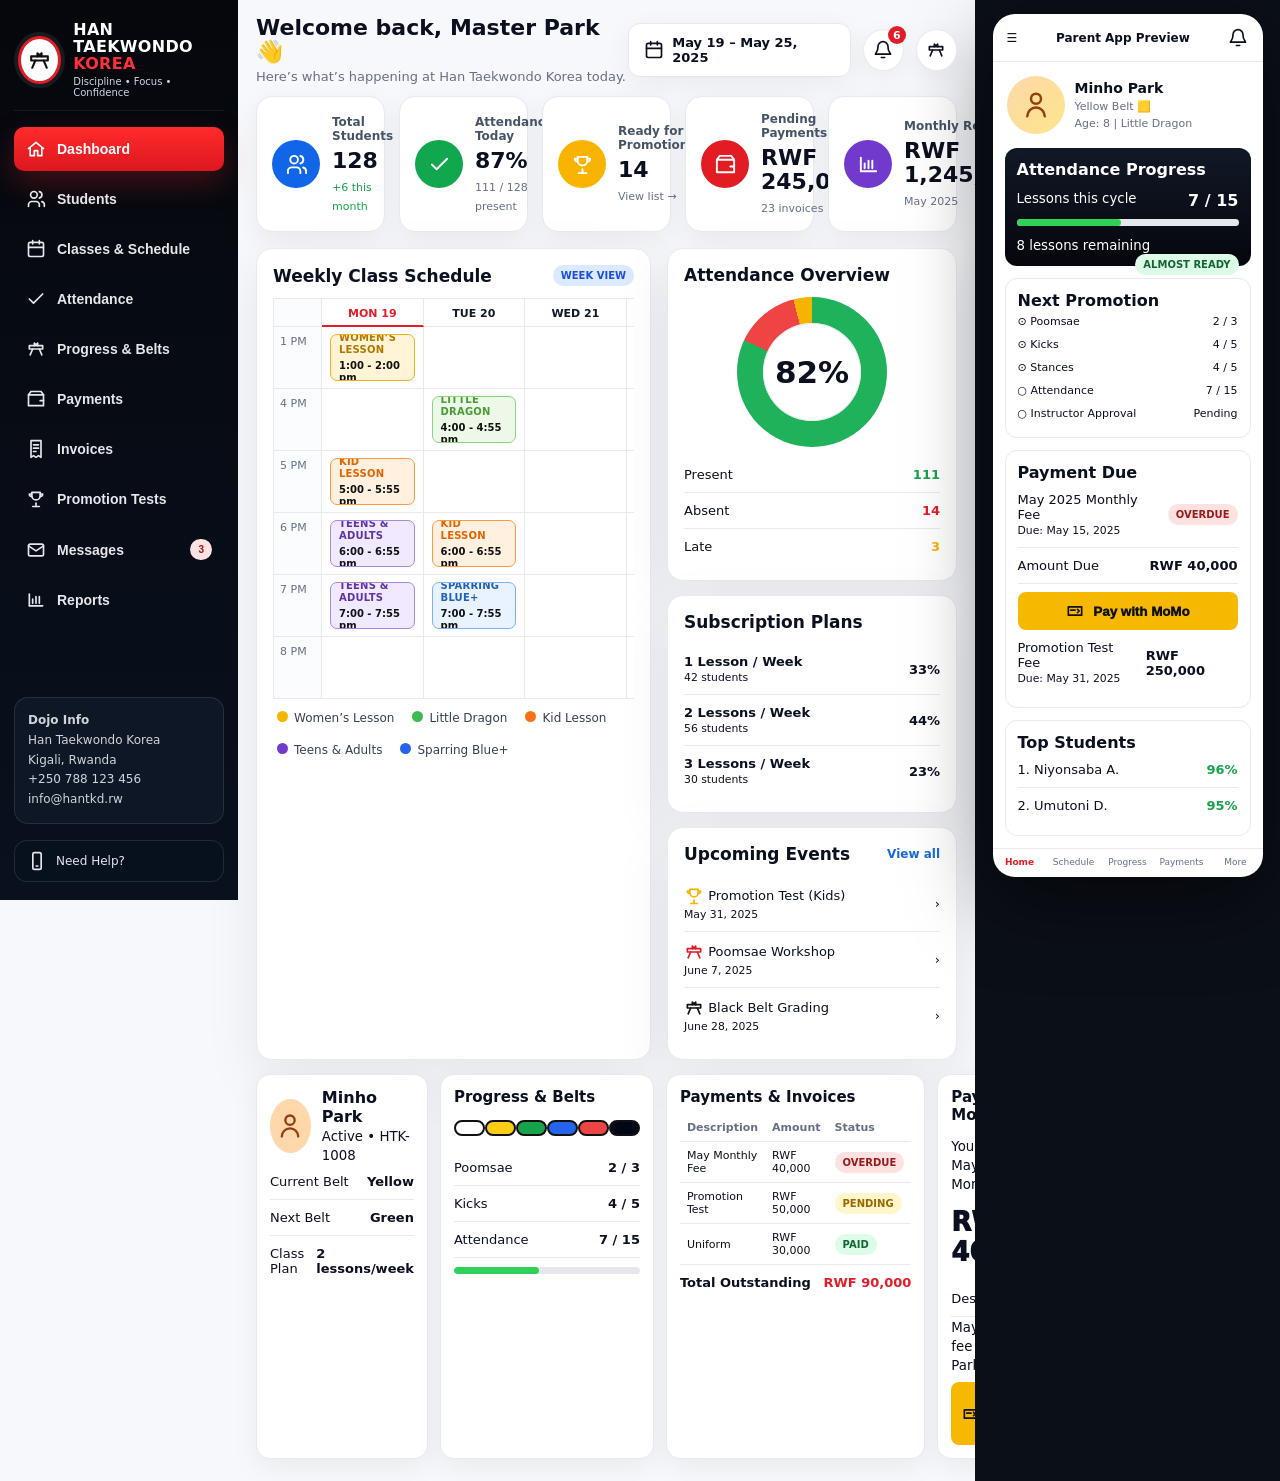
==== index.html @ d9e8c356 "Rename han-taekwondo-modern-icons-index.html to index.html" ====
<!DOCTYPE html>
<html lang="en">
<head>
  <meta charset="UTF-8" />
  <meta name="viewport" content="width=device-width, initial-scale=1.0" />
  <title>Han Taekwondo Korea | Digital Dojang</title>
  <style>
    :root{
      --bg:#f5f6fa;--panel:#ffffff;--ink:#0b1020;--muted:#667085;--line:#e7e9ee;
      --red:#e11d28;--green:#16a34a;--amber:#f5b400;--orange:#f97316;--blue:#2563eb;
      --violet:#6f38c5;--black:#05070c;--shadow:0 18px 55px rgba(15,23,42,.08);
      --softshadow:0 8px 28px rgba(15,23,42,.06);
    }
    *{box-sizing:border-box}body{margin:0;background:var(--bg);font-family:Inter,ui-sans-serif,system-ui,-apple-system,BlinkMacSystemFont,"Segoe UI",Arial,sans-serif;color:var(--ink)}
    svg{display:block}.canvas{min-height:100vh;display:grid;grid-template-columns:238px 1fr 305px;background:#f7f8fb}
    .sidebar{background:linear-gradient(180deg,#05070c 0%,#09111e 100%);color:white;padding:18px 14px;height:100vh;position:sticky;top:0;display:flex;flex-direction:column;gap:16px}
    .brand{display:flex;gap:12px;align-items:center;padding:4px 4px 12px;border-bottom:1px solid rgba(255,255,255,.08)}
    .brand-mark{width:48px;height:48px;border-radius:50%;background:white;color:#111;display:grid;place-items:center;border:3px solid #e11d28;box-shadow:0 0 0 4px rgba(255,255,255,.08)}
    .brand h1{font-size:16px;line-height:1.05;margin:0;text-transform:uppercase;letter-spacing:.02em}.brand h1 span{display:block;color:#ff303a}.brand p{font-size:10px;color:#cbd5e1;margin:4px 0 0}
    .nav{display:grid;gap:6px}.nav button{border:0;width:100%;display:flex;align-items:center;justify-content:space-between;background:transparent;color:#e5e7eb;padding:12px;border-radius:10px;cursor:pointer;font-weight:760;text-align:left;font-size:14px}
    .nav button span:first-child{display:flex;align-items:center;gap:11px}.nav button:hover,.nav button.active{background:linear-gradient(180deg,#ff2b2b,#dc171f);color:white;box-shadow:0 12px 30px rgba(220,38,38,.28)}
    .icon{width:20px;height:20px;stroke:currentColor;stroke-width:2;fill:none;stroke-linecap:round;stroke-linejoin:round;flex:0 0 auto}.solid{fill:currentColor;stroke:none}
    .dojo-box{margin-top:auto;background:#0e1725;border:1px solid rgba(255,255,255,.1);border-radius:14px;padding:13px;color:#d1d5db;font-size:12px;line-height:1.65}.help{border:1px solid rgba(255,255,255,.1);border-radius:13px;padding:10px 12px;color:#e5e7eb;font-size:12px;background:#07111e;display:flex;align-items:center;gap:9px}
    .main{padding:22px 18px;min-width:0}.topbar{height:56px;display:flex;justify-content:space-between;align-items:center;margin-bottom:18px}.welcome h2{margin:0;font-size:22px;line-height:1.1}.welcome p{margin:5px 0 0;color:var(--muted);font-size:13px}
    .top-actions{display:flex;align-items:center;gap:12px}.date-chip{background:white;border:1px solid var(--line);border-radius:12px;padding:11px 15px;font-weight:750;font-size:13px;box-shadow:var(--softshadow);display:flex;align-items:center;gap:8px}
    .circle{width:42px;height:42px;border-radius:50%;background:white;border:1px solid var(--line);display:grid;place-items:center;box-shadow:var(--softshadow);position:relative}.badge{position:absolute;right:-3px;top:-4px;min-width:18px;height:18px;border-radius:99px;background:var(--red);color:white;font-size:11px;font-weight:900;display:grid;place-items:center}
    .stats{display:grid;grid-template-columns:repeat(5,minmax(0,1fr));gap:14px;margin-bottom:16px}.stat{background:white;border:1px solid var(--line);border-radius:16px;padding:15px;min-height:104px;box-shadow:var(--softshadow);display:flex;gap:12px;align-items:center}
    .stat-icon{width:48px;height:48px;border-radius:50%;display:grid;place-items:center;color:white;flex:0 0 auto}.stat-icon svg{width:23px;height:23px}.stat label{display:block;color:#475467;font-size:12px;font-weight:650}.stat strong{display:block;font-size:22px;line-height:1.1;margin:6px 0 3px}.stat small{color:var(--muted);font-size:11px}
    .blue{background:#1065e8}.green{background:#10a74f}.gold{background:#f8b400}.red{background:#e31b23}.violet{background:#7139cc}.dashboard-grid{display:grid;grid-template-columns:minmax(0,1fr) 290px;gap:16px}
    .panel{background:white;border:1px solid var(--line);border-radius:16px;box-shadow:var(--shadow);padding:16px}.section-title{display:flex;justify-content:space-between;align-items:center;gap:14px;margin-bottom:12px}.section-title h3{margin:0;font-size:17px}.link{color:#1769e0;font-size:12px;font-weight:800}
    .schedule-shell{overflow-x:auto}.schedule{min-width:760px;display:grid;grid-template-columns:48px repeat(7,1fr);grid-template-rows:28px repeat(6,62px);border-top:1px solid var(--line);border-left:1px solid var(--line)}
    .day,.time,.cell{border-right:1px solid var(--line);border-bottom:1px solid var(--line);background:#fff}.day{font-weight:900;font-size:11px;text-align:center;padding-top:8px;color:#111827}.day.active{color:var(--red);border-bottom:2px solid var(--red)}.time{font-size:11px;color:#667085;padding:8px 6px;background:#fbfcfe}.cell{position:relative;background:#fff}
    .class-card{position:absolute;left:8px;right:8px;top:7px;bottom:7px;border-radius:7px;padding:7px 8px;font-size:10px;line-height:1.15;overflow:hidden;border:1px solid transparent;display:flex;flex-direction:column;justify-content:center}.class-card b{font-size:10px;text-transform:uppercase;letter-spacing:.02em}.class-card span{display:block;margin-top:5px;color:#111;font-weight:750}
    .c-women{background:#fff5d6;border-color:#f1b21b;color:#b27700}.c-kid{background:#fff0df;border-color:#ff9a43;color:#e26400}.c-dragon{background:#ecf9e9;border-color:#8bd37f;color:#4d9a37}.c-adult{background:#f1e9ff;border-color:#a987dc;color:#5d35a5}.c-spar{background:#e9f2ff;border-color:#7bb2ff;color:#2461b4}
    .legend{display:flex;gap:18px;align-items:center;flex-wrap:wrap;padding:12px 4px 0;color:#344054;font-size:12px}.dot{width:11px;height:11px;border-radius:50%;display:inline-block;margin-right:6px}
    .side-stack{display:grid;gap:14px}.donut{width:150px;height:150px;border-radius:50%;background:conic-gradient(#20b25a 0 82%,#ef4444 82% 96%,#f5b400 96% 100%);margin:10px auto;position:relative}.donut:after{content:"82%";position:absolute;inset:26px;border-radius:50%;background:white;display:grid;place-items:center;font-size:31px;font-weight:850;box-shadow:inset 0 0 0 1px var(--line)}
    .row{display:flex;justify-content:space-between;gap:12px;align-items:center;border-bottom:1px solid var(--line);padding:10px 0;font-size:13px}.row:last-child{border-bottom:0}.pill{display:inline-flex;align-items:center;justify-content:center;border-radius:999px;padding:5px 8px;font-size:10px;font-weight:900;text-transform:uppercase}.ok{background:#dcfce7;color:#166534}.warn{background:#fff7cc;color:#9a6700}.bad{background:#fee2e2;color:#991b1b}.info{background:#dbeafe;color:#1d4ed8}
    .right-phone{background:#0b0f17;padding:14px;display:flex;justify-content:center;align-items:flex-start}.phone{width:270px;min-height:650px;background:white;border-radius:22px;overflow:hidden;box-shadow:0 24px 80px rgba(0,0,0,.5)}.phone-top{height:48px;display:flex;align-items:center;justify-content:space-between;padding:0 14px;border-bottom:1px solid var(--line);font-size:12px;font-weight:850}.child{display:flex;gap:10px;align-items:center;padding:14px}.child-pic{width:58px;height:58px;border-radius:50%;background:linear-gradient(135deg,#fed7aa,#fde68a);display:grid;place-items:center;color:#92400e}.child h4{margin:0;font-size:14px}.child p{margin:4px 0 0;color:var(--muted);font-size:11px}
    .phone-card{margin:0 12px 12px;border:1px solid var(--line);border-radius:12px;padding:12px;background:#fff}.phone-card.dark{background:linear-gradient(180deg,#111827,#05070c);color:white;border:0}.progress-line{height:7px;background:#e5e7eb;border-radius:999px;overflow:hidden;margin:9px 0}.progress-line div{height:100%;background:#30d158;border-radius:999px}.task{display:grid;grid-template-columns:1fr auto;gap:8px;align-items:center;padding:5px 0;font-size:11px}.momo{border:0;background:#f6b800;color:#111;width:100%;border-radius:8px;padding:9px 10px;font-weight:950;margin-top:8px;cursor:pointer;display:flex;align-items:center;justify-content:center;gap:8px}.phone-nav{display:grid;grid-template-columns:repeat(5,1fr);border-top:1px solid var(--line);margin-top:10px;padding:8px 0 10px;font-size:9px;text-align:center;color:var(--muted)}.phone-nav b{color:var(--red)}
    .bottom-strip{display:grid;grid-template-columns:1fr 1.2fr 1.2fr 1fr;gap:12px;margin-top:14px}.mini-panel,.pay-screen{background:white;border:1px solid var(--line);border-radius:14px;padding:13px;box-shadow:var(--softshadow);min-height:155px}.profile-top{display:flex;gap:11px;align-items:center}.mini-avatar{width:54px;height:54px;border-radius:50%;background:#fed7aa;display:grid;place-items:center;color:#92400e}.belt-road{display:flex;align-items:center;justify-content:space-between;margin:14px 0}.belt{width:31px;height:16px;border-radius:99px;border:2px solid #111}.white{background:#fff}.yellow{background:#facc15}.greenbelt{background:#16a34a}.bluebelt{background:#2563eb}.redbelt{background:#ef4444}.blackbelt{background:#020617}
    table{width:100%;border-collapse:collapse;font-size:11px}th,td{padding:7px;border-bottom:1px solid var(--line);text-align:left}th{color:var(--muted);font-weight:800}.amount{font-size:26px;font-weight:950;margin:14px 0}
    @media(max-width:1180px){.canvas{grid-template-columns:220px 1fr}.right-phone{display:none}.stats{grid-template-columns:repeat(2,1fr)}.dashboard-grid{grid-template-columns:1fr}.bottom-strip{grid-template-columns:1fr 1fr}}
    @media(max-width:740px){.canvas{grid-template-columns:1fr}.sidebar{position:relative;height:auto}.nav{grid-template-columns:repeat(2,1fr)}.topbar{height:auto;align-items:flex-start;flex-direction:column}.stats{grid-template-columns:1fr}.bottom-strip{grid-template-columns:1fr}.main{padding:14px}.welcome h2{font-size:24px}}
  </style>
</head>
<body>
  <svg width="0" height="0" style="position:absolute">
    <defs>
      <symbol id="i-home" viewBox="0 0 24 24"><path d="M3 11.5 12 4l9 7.5"/><path d="M5 10.5V20h5v-6h4v6h5v-9.5"/></symbol>
      <symbol id="i-users" viewBox="0 0 24 24"><path d="M16 21v-2a4 4 0 0 0-4-4H7a4 4 0 0 0-4 4v2"/><circle cx="9.5" cy="7" r="4"/><path d="M22 21v-2a4 4 0 0 0-3-3.9"/><path d="M16 3.1a4 4 0 0 1 0 7.8"/></symbol>
      <symbol id="i-calendar" viewBox="0 0 24 24"><rect x="3" y="4" width="18" height="17" rx="2"/><path d="M8 2v4M16 2v4M3 10h18"/></symbol>
      <symbol id="i-check" viewBox="0 0 24 24"><path d="M20 6 9 17l-5-5"/></symbol>
      <symbol id="i-belt" viewBox="0 0 24 24"><path d="M4 8h16v4H4z"/><path d="M8 12l-3 7M16 12l3 7M10 8V5l2 2 2-2v3"/></symbol>
      <symbol id="i-wallet" viewBox="0 0 24 24"><path d="M3 7h18v13H3z"/><path d="M3 7l3-4h12l3 4"/><path d="M17 14h4"/></symbol>
      <symbol id="i-invoice" viewBox="0 0 24 24"><path d="M6 2h12v20l-3-2-3 2-3-2-3 2z"/><path d="M9 7h6M9 11h6M9 15h3"/></symbol>
      <symbol id="i-trophy" viewBox="0 0 24 24"><path d="M8 21h8"/><path d="M12 17v4"/><path d="M7 4h10v4a5 5 0 0 1-10 0z"/><path d="M7 6H4a3 3 0 0 0 3 3M17 6h3a3 3 0 0 1-3 3"/></symbol>
      <symbol id="i-mail" viewBox="0 0 24 24"><rect x="3" y="5" width="18" height="14" rx="2"/><path d="m3 7 9 6 9-6"/></symbol>
      <symbol id="i-chart" viewBox="0 0 24 24"><path d="M4 19V5"/><path d="M4 19h16"/><path d="M8 16v-5M12 16V8M16 16v-8"/></symbol>
      <symbol id="i-bell" viewBox="0 0 24 24"><path d="M18 8a6 6 0 1 0-12 0c0 7-3 7-3 9h18c0-2-3-2-3-9"/><path d="M10 21h4"/></symbol>
      <symbol id="i-phone" viewBox="0 0 24 24"><rect x="7" y="2" width="10" height="20" rx="2"/><path d="M11 18h2"/></symbol>
      <symbol id="i-coins" viewBox="0 0 24 24"><ellipse cx="12" cy="5" rx="7" ry="3"/><path d="M5 5v6c0 1.7 3.1 3 7 3s7-1.3 7-3V5"/><path d="M5 11v6c0 1.7 3.1 3 7 3s7-1.3 7-3v-6"/></symbol>
      <symbol id="i-user" viewBox="0 0 24 24"><circle cx="12" cy="7" r="4"/><path d="M5 21a7 7 0 0 1 14 0"/></symbol>
      <symbol id="i-momo" viewBox="0 0 24 24"><path d="M4 7h16v10H4z"/><path d="M7 11h5M15 10l2 2-2 2"/></symbol>
    </defs>
  </svg>

  <div class="canvas">
    <aside class="sidebar">
      <div class="brand">
        <div class="brand-mark"><svg class="icon" style="width:25px;height:25px"><use href="#i-belt"/></svg></div>
        <div><h1>Han Taekwondo <span>Korea</span></h1><p>Discipline • Focus • Confidence</p></div>
      </div>
      <div class="nav">
        <button class="active"><span><svg class="icon"><use href="#i-home"/></svg>Dashboard</span></button>
        <button><span><svg class="icon"><use href="#i-users"/></svg>Students</span></button>
        <button><span><svg class="icon"><use href="#i-calendar"/></svg>Classes & Schedule</span></button>
        <button><span><svg class="icon"><use href="#i-check"/></svg>Attendance</span></button>
        <button><span><svg class="icon"><use href="#i-belt"/></svg>Progress & Belts</span></button>
        <button><span><svg class="icon"><use href="#i-wallet"/></svg>Payments</span></button>
        <button><span><svg class="icon"><use href="#i-invoice"/></svg>Invoices</span></button>
        <button><span><svg class="icon"><use href="#i-trophy"/></svg>Promotion Tests</span></button>
        <button><span><svg class="icon"><use href="#i-mail"/></svg>Messages</span><span class="pill bad">3</span></button>
        <button><span><svg class="icon"><use href="#i-chart"/></svg>Reports</span></button>
      </div>
      <div class="dojo-box"><b>Dojo Info</b><br>Han Taekwondo Korea<br>Kigali, Rwanda<br>+250 788 123 456<br>info@hantkd.rw</div>
      <div class="help"><svg class="icon"><use href="#i-phone"/></svg>Need Help?</div>
    </aside>

    <main class="main">
      <div class="topbar">
        <div class="welcome"><h2>Welcome back, Master Park 👋</h2><p>Here’s what’s happening at Han Taekwondo Korea today.</p></div>
        <div class="top-actions">
          <div class="date-chip"><svg class="icon"><use href="#i-calendar"/></svg>May 19 – May 25, 2025</div>
          <div class="circle"><svg class="icon"><use href="#i-bell"/></svg><span class="badge">6</span></div>
          <div class="circle"><svg class="icon"><use href="#i-belt"/></svg></div>
        </div>
      </div>

      <section class="stats">
        <div class="stat"><div class="stat-icon blue"><svg class="icon"><use href="#i-users"/></svg></div><div><label>Total Students</label><strong>128</strong><small style="color:#16a34a">+6 this month</small></div></div>
        <div class="stat"><div class="stat-icon green"><svg class="icon"><use href="#i-check"/></svg></div><div><label>Attendance Today</label><strong>87%</strong><small>111 / 128 present</small></div></div>
        <div class="stat"><div class="stat-icon gold"><svg class="icon"><use href="#i-trophy"/></svg></div><div><label>Ready for Promotion</label><strong>14</strong><small>View list →</small></div></div>
        <div class="stat"><div class="stat-icon red"><svg class="icon"><use href="#i-wallet"/></svg></div><div><label>Pending Payments</label><strong>RWF 245,000</strong><small>23 invoices</small></div></div>
        <div class="stat"><div class="stat-icon violet"><svg class="icon"><use href="#i-chart"/></svg></div><div><label>Monthly Revenue</label><strong>RWF 1,245,000</strong><small>May 2025</small></div></div>
      </section>

      <section class="dashboard-grid">
        <div class="panel">
          <div class="section-title"><h3>Weekly Class Schedule</h3><span class="pill info">Week view</span></div>
          <div class="schedule-shell">
            <div class="schedule">
              <div class="time"></div><div class="day active">MON 19</div><div class="day">TUE 20</div><div class="day">WED 21</div><div class="day">THU 22</div><div class="day">FRI 23</div><div class="day">SAT 24</div><div class="day">SUN 25</div>
              <div class="time">1 PM</div><div class="cell"><div class="class-card c-women"><b>Women’s Lesson</b><span>1:00 - 2:00 pm</span></div></div><div class="cell"></div><div class="cell"></div><div class="cell"></div><div class="cell"></div><div class="cell"><div class="class-card c-spar"><b>Sparring Blue+</b><span>2:00 - 2:55 pm</span></div></div><div class="cell"></div>
              <div class="time">4 PM</div><div class="cell"></div><div class="cell"><div class="class-card c-dragon"><b>Little Dragon</b><span>4:00 - 4:55 pm</span></div></div><div class="cell"></div><div class="cell"></div><div class="cell"></div><div class="cell"><div class="class-card c-dragon"><b>Little Dragon</b><span>3:00 - 3:40 pm</span></div></div><div class="cell"><div class="class-card c-dragon"><b>Little Dragon</b><span>9:00 - 9:40 am</span></div></div>
              <div class="time">5 PM</div><div class="cell"><div class="class-card c-kid"><b>Kid Lesson</b><span>5:00 - 5:55 pm</span></div></div><div class="cell"></div><div class="cell"></div><div class="cell"><div class="class-card c-kid"><b>Kid Lesson</b><span>5:00 - 5:55 pm</span></div></div><div class="cell"><div class="class-card c-kid"><b>Kid Lesson</b><span>5:00 - 5:55 pm</span></div></div><div class="cell"></div><div class="cell"><div class="class-card c-dragon"><b>Little Dragon</b><span>10:00 - 10:40 am</span></div></div>
              <div class="time">6 PM</div><div class="cell"><div class="class-card c-adult"><b>Teens & Adults</b><span>6:00 - 6:55 pm</span></div></div><div class="cell"><div class="class-card c-kid"><b>Kid Lesson</b><span>6:00 - 6:55 pm</span></div></div><div class="cell"></div><div class="cell"><div class="class-card c-adult"><b>Teens & Adults</b><span>6:00 - 6:55 pm</span></div></div><div class="cell"><div class="class-card c-dragon"><b>Little Dragon</b><span>6:00 - 6:40 pm</span></div></div><div class="cell"></div><div class="cell"><div class="class-card c-kid"><b>Kid Lesson</b><span>11:00 - 11:55 am</span></div></div>
              <div class="time">7 PM</div><div class="cell"><div class="class-card c-adult"><b>Teens & Adults</b><span>7:00 - 7:55 pm</span></div></div><div class="cell"><div class="class-card c-spar"><b>Sparring Blue+</b><span>7:00 - 7:55 pm</span></div></div><div class="cell"></div><div class="cell"></div><div class="cell"><div class="class-card c-spar"><b>Sparring Blue+</b><span>7:00 - 7:55 pm</span></div></div><div class="cell"></div><div class="cell"><div class="class-card c-adult"><b>Teens & Adults</b><span>12:00 - 12:55 pm</span></div></div>
              <div class="time">8 PM</div><div class="cell"></div><div class="cell"></div><div class="cell"></div><div class="cell"></div><div class="cell"></div><div class="cell"></div><div class="cell"></div>
            </div>
          </div>
          <div class="legend"><span><i class="dot" style="background:#f5b400"></i>Women’s Lesson</span><span><i class="dot" style="background:#42b853"></i>Little Dragon</span><span><i class="dot" style="background:#f97316"></i>Kid Lesson</span><span><i class="dot" style="background:#7139cc"></i>Teens & Adults</span><span><i class="dot" style="background:#2563eb"></i>Sparring Blue+</span></div>
        </div>

        <div class="side-stack">
          <div class="panel"><div class="section-title"><h3>Attendance Overview</h3></div><div class="donut"></div><div class="row"><span>Present</span><b style="color:var(--green)">111</b></div><div class="row"><span>Absent</span><b style="color:var(--red)">14</b></div><div class="row"><span>Late</span><b style="color:var(--amber)">3</b></div></div>
          <div class="panel"><div class="section-title"><h3>Subscription Plans</h3></div><div class="row"><span><b>1 Lesson / Week</b><br><small>42 students</small></span><b>33%</b></div><div class="row"><span><b>2 Lessons / Week</b><br><small>56 students</small></span><b>44%</b></div><div class="row"><span><b>3 Lessons / Week</b><br><small>30 students</small></span><b>23%</b></div></div>
          <div class="panel"><div class="section-title"><h3>Upcoming Events</h3><span class="link">View all</span></div><div class="row"><span><svg class="icon" style="display:inline;vertical-align:middle;color:#f5b400"><use href="#i-trophy"/></svg> Promotion Test (Kids)<br><small>May 31, 2025</small></span>›</div><div class="row"><span><svg class="icon" style="display:inline;vertical-align:middle;color:#e11d28"><use href="#i-belt"/></svg> Poomsae Workshop<br><small>June 7, 2025</small></span>›</div><div class="row"><span><svg class="icon" style="display:inline;vertical-align:middle;color:#111"><use href="#i-belt"/></svg> Black Belt Grading<br><small>June 28, 2025</small></span>›</div></div>
        </div>
      </section>

      <section class="bottom-strip">
        <div class="mini-panel"><div class="profile-top"><div class="mini-avatar"><svg class="icon" style="width:28px;height:28px"><use href="#i-user"/></svg></div><div><b>Minho Park</b><br><small>Active • HTK-1008</small></div></div><div class="row"><span>Current Belt</span><b>Yellow</b></div><div class="row"><span>Next Belt</span><b>Green</b></div><div class="row"><span>Class Plan</span><b>2 lessons/week</b></div></div>
        <div class="mini-panel"><h3 style="margin:0 0 8px;font-size:15px">Progress & Belts</h3><div class="belt-road"><span class="belt white"></span><span class="belt yellow"></span><span class="belt greenbelt"></span><span class="belt bluebelt"></span><span class="belt redbelt"></span><span class="belt blackbelt"></span></div><div class="row"><span>Poomsae</span><b>2 / 3</b></div><div class="row"><span>Kicks</span><b>4 / 5</b></div><div class="row"><span>Attendance</span><b>7 / 15</b></div><div class="progress-line"><div style="width:46%"></div></div></div>
        <div class="mini-panel"><h3 style="margin:0 0 8px;font-size:15px">Payments & Invoices</h3><table><tr><th>Description</th><th>Amount</th><th>Status</th></tr><tr><td>May Monthly Fee</td><td>RWF 40,000</td><td><span class="pill bad">Overdue</span></td></tr><tr><td>Promotion Test</td><td>RWF 50,000</td><td><span class="pill warn">Pending</span></td></tr><tr><td>Uniform</td><td>RWF 30,000</td><td><span class="pill ok">Paid</span></td></tr></table><div class="row"><b>Total Outstanding</b><b style="color:var(--red)">RWF 90,000</b></div></div>
        <div class="pay-screen"><h3 style="margin:0 0 12px;font-size:15px">Pay with MoMo</h3><small>You are paying May 2025 Monthly Fee</small><div class="amount">RWF 40,000</div><div class="row"><span>Description</span></div><small>May monthly fee • Minho Park</small><button class="momo"><svg class="icon"><use href="#i-momo"/></svg>Pay with MoMo</button></div>
      </section>
    </main>

    <aside class="right-phone">
      <div class="phone">
        <div class="phone-top"><span>☰</span><b>Parent App Preview</b><svg class="icon"><use href="#i-bell"/></svg></div>
        <div class="child"><div class="child-pic"><svg class="icon" style="width:30px;height:30px"><use href="#i-user"/></svg></div><div><h4>Minho Park</h4><p>Yellow Belt 🟨</p><p>Age: 8 | Little Dragon</p></div></div>
        <div class="phone-card dark"><b>Attendance Progress</b><div style="display:flex;justify-content:space-between;margin-top:12px"><small>Lessons this cycle</small><b>7 / 15</b></div><div class="progress-line"><div style="width:47%"></div></div><small>8 lessons remaining</small><span class="pill ok" style="float:right">Almost Ready</span></div>
        <div class="phone-card"><b>Next Promotion</b><div class="task"><span>⊙ Poomsae</span><span>2 / 3</span></div><div class="task"><span>⊙ Kicks</span><span>4 / 5</span></div><div class="task"><span>⊙ Stances</span><span>4 / 5</span></div><div class="task"><span>○ Attendance</span><span>7 / 15</span></div><div class="task"><span>○ Instructor Approval</span><span>Pending</span></div></div>
        <div class="phone-card"><b>Payment Due</b><div class="row"><span>May 2025 Monthly Fee<br><small>Due: May 15, 2025</small></span><span class="pill bad">Overdue</span></div><div class="row"><span>Amount Due</span><b>RWF 40,000</b></div><button class="momo"><svg class="icon"><use href="#i-momo"/></svg>Pay with MoMo</button><div class="row"><span>Promotion Test Fee<br><small>Due: May 31, 2025</small></span><b>RWF 250,000</b></div></div>
        <div class="phone-card"><b>Top Students</b><div class="row"><span>1. Niyonsaba A.</span><b style="color:var(--green)">96%</b></div><div class="row"><span>2. Umutoni D.</span><b style="color:var(--green)">95%</b></div></div>
        <div class="phone-nav"><b>Home</b><span>Schedule</span><span>Progress</span><span>Payments</span><span>More</span></div>
      </div>
    </aside>
  </div>
</body>
</html>
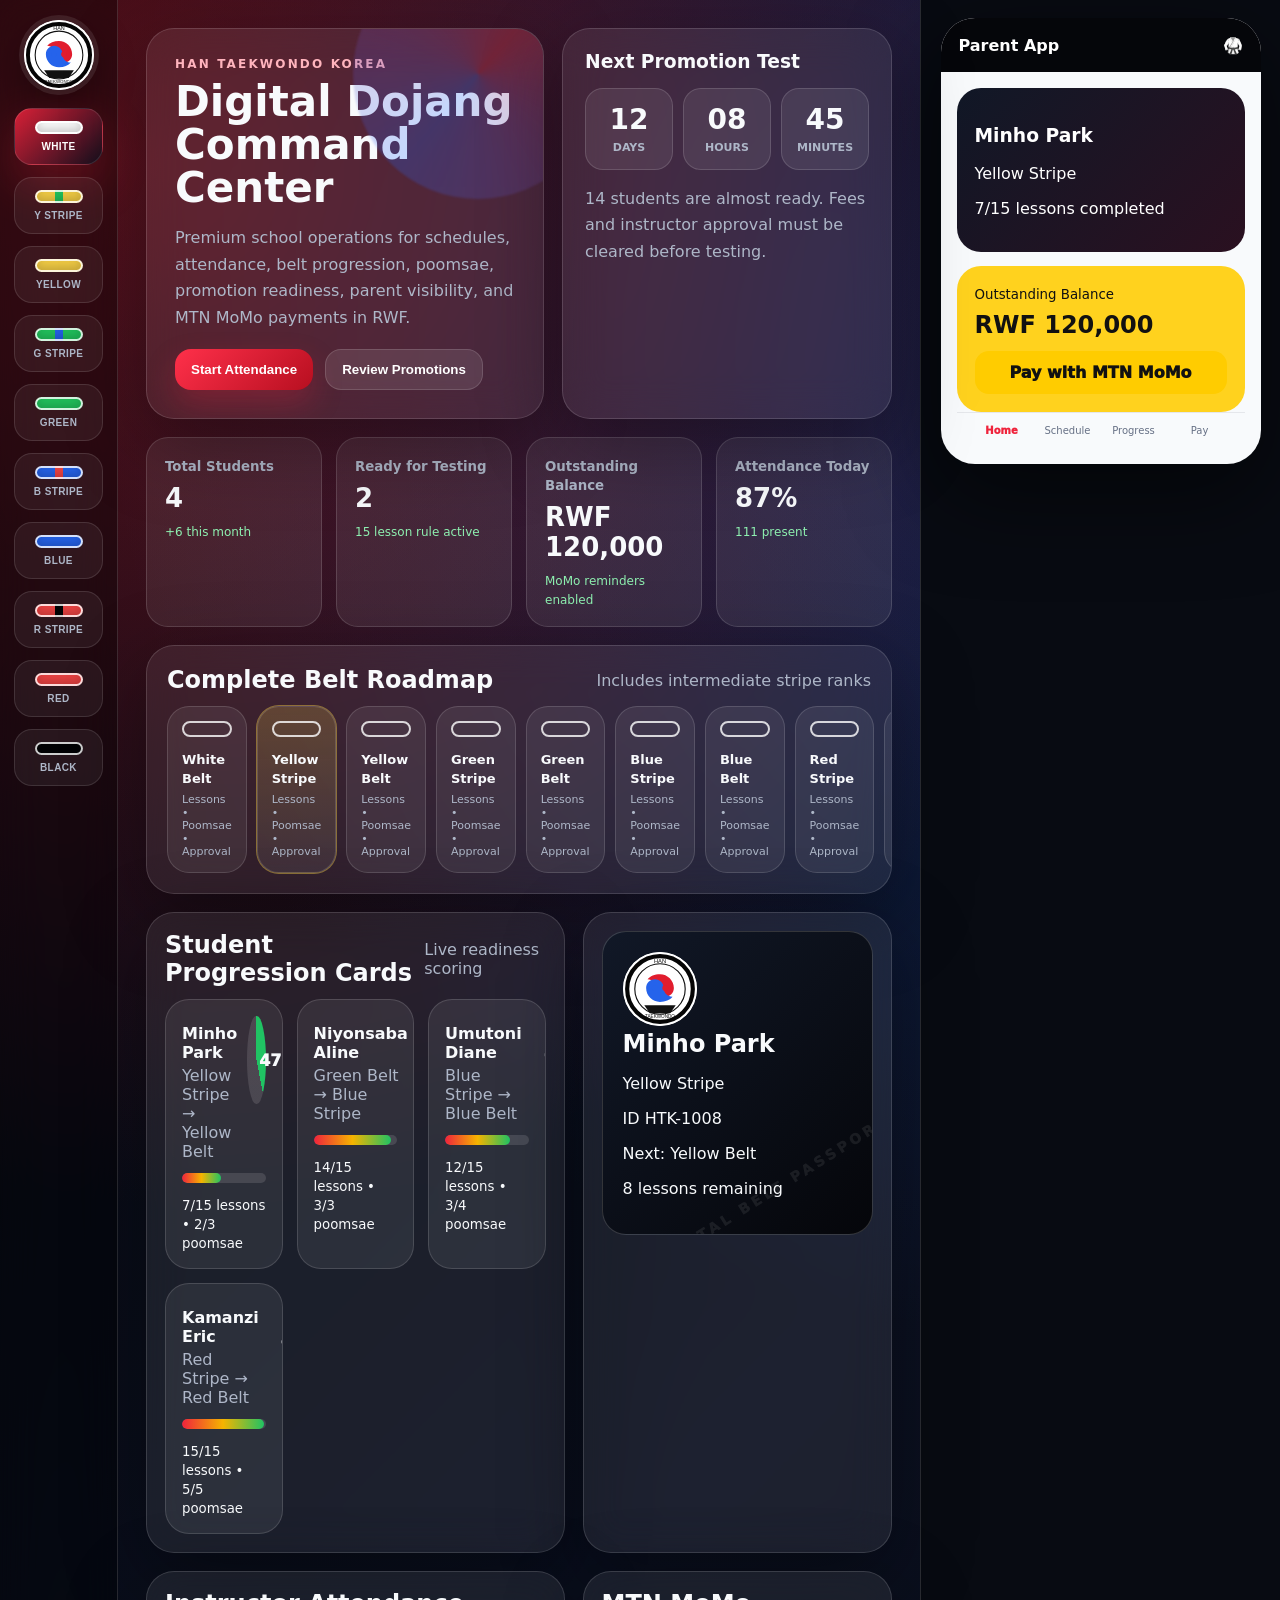
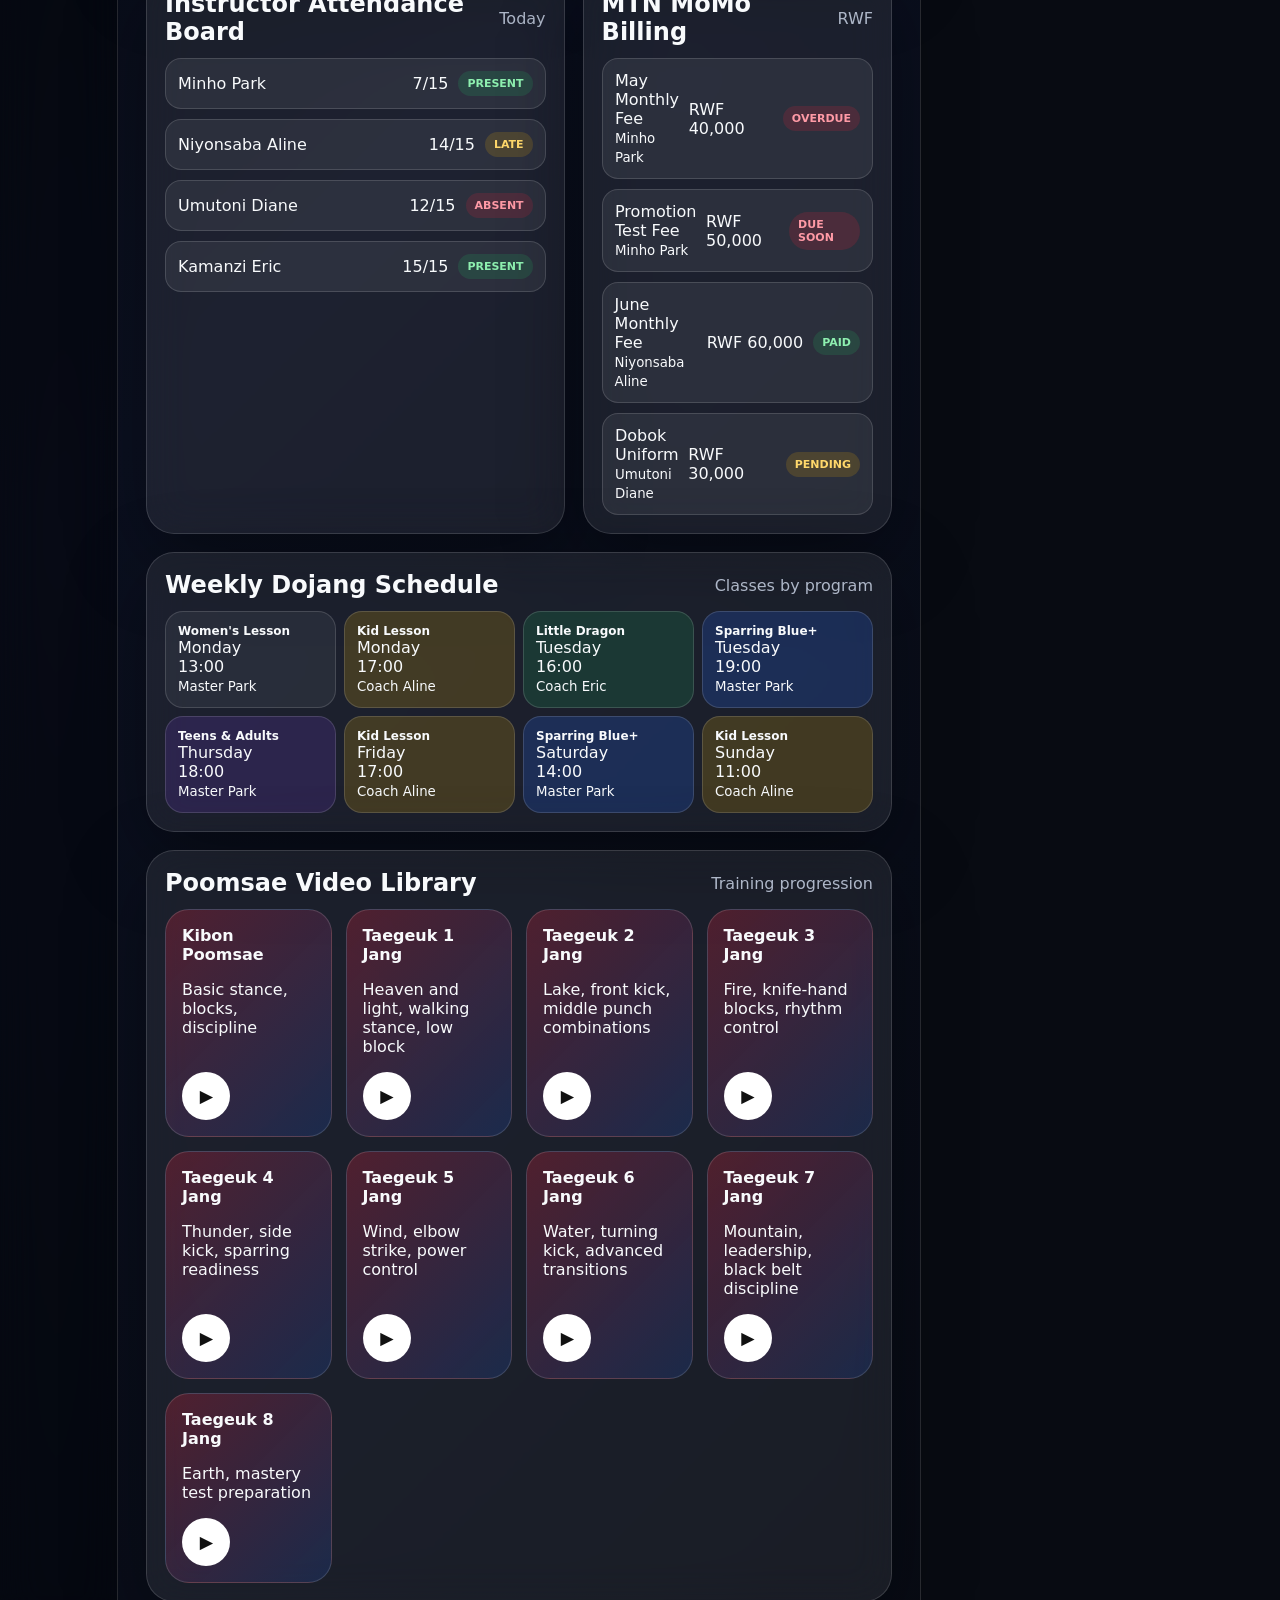
==== commit 3a74fe86: "Add files via upload" ====
--- a/index.html
+++ b/index.html
@@ -1,152 +1,98 @@
-<!DOCTYPE html>
+<!doctype html>
 <html lang="en">
 <head>
-  <meta charset="UTF-8" />
-  <meta name="viewport" content="width=device-width, initial-scale=1.0" />
+  <meta charset="utf-8" />
+  <meta name="viewport" content="width=device-width, initial-scale=1" />
   <title>Han Taekwondo Korea | Digital Dojang</title>
-  <style>
-    :root{
-      --bg:#f5f6fa;--panel:#ffffff;--ink:#0b1020;--muted:#667085;--line:#e7e9ee;
-      --red:#e11d28;--green:#16a34a;--amber:#f5b400;--orange:#f97316;--blue:#2563eb;
-      --violet:#6f38c5;--black:#05070c;--shadow:0 18px 55px rgba(15,23,42,.08);
-      --softshadow:0 8px 28px rgba(15,23,42,.06);
-    }
-    *{box-sizing:border-box}body{margin:0;background:var(--bg);font-family:Inter,ui-sans-serif,system-ui,-apple-system,BlinkMacSystemFont,"Segoe UI",Arial,sans-serif;color:var(--ink)}
-    svg{display:block}.canvas{min-height:100vh;display:grid;grid-template-columns:238px 1fr 305px;background:#f7f8fb}
-    .sidebar{background:linear-gradient(180deg,#05070c 0%,#09111e 100%);color:white;padding:18px 14px;height:100vh;position:sticky;top:0;display:flex;flex-direction:column;gap:16px}
-    .brand{display:flex;gap:12px;align-items:center;padding:4px 4px 12px;border-bottom:1px solid rgba(255,255,255,.08)}
-    .brand-mark{width:48px;height:48px;border-radius:50%;background:white;color:#111;display:grid;place-items:center;border:3px solid #e11d28;box-shadow:0 0 0 4px rgba(255,255,255,.08)}
-    .brand h1{font-size:16px;line-height:1.05;margin:0;text-transform:uppercase;letter-spacing:.02em}.brand h1 span{display:block;color:#ff303a}.brand p{font-size:10px;color:#cbd5e1;margin:4px 0 0}
-    .nav{display:grid;gap:6px}.nav button{border:0;width:100%;display:flex;align-items:center;justify-content:space-between;background:transparent;color:#e5e7eb;padding:12px;border-radius:10px;cursor:pointer;font-weight:760;text-align:left;font-size:14px}
-    .nav button span:first-child{display:flex;align-items:center;gap:11px}.nav button:hover,.nav button.active{background:linear-gradient(180deg,#ff2b2b,#dc171f);color:white;box-shadow:0 12px 30px rgba(220,38,38,.28)}
-    .icon{width:20px;height:20px;stroke:currentColor;stroke-width:2;fill:none;stroke-linecap:round;stroke-linejoin:round;flex:0 0 auto}.solid{fill:currentColor;stroke:none}
-    .dojo-box{margin-top:auto;background:#0e1725;border:1px solid rgba(255,255,255,.1);border-radius:14px;padding:13px;color:#d1d5db;font-size:12px;line-height:1.65}.help{border:1px solid rgba(255,255,255,.1);border-radius:13px;padding:10px 12px;color:#e5e7eb;font-size:12px;background:#07111e;display:flex;align-items:center;gap:9px}
-    .main{padding:22px 18px;min-width:0}.topbar{height:56px;display:flex;justify-content:space-between;align-items:center;margin-bottom:18px}.welcome h2{margin:0;font-size:22px;line-height:1.1}.welcome p{margin:5px 0 0;color:var(--muted);font-size:13px}
-    .top-actions{display:flex;align-items:center;gap:12px}.date-chip{background:white;border:1px solid var(--line);border-radius:12px;padding:11px 15px;font-weight:750;font-size:13px;box-shadow:var(--softshadow);display:flex;align-items:center;gap:8px}
-    .circle{width:42px;height:42px;border-radius:50%;background:white;border:1px solid var(--line);display:grid;place-items:center;box-shadow:var(--softshadow);position:relative}.badge{position:absolute;right:-3px;top:-4px;min-width:18px;height:18px;border-radius:99px;background:var(--red);color:white;font-size:11px;font-weight:900;display:grid;place-items:center}
-    .stats{display:grid;grid-template-columns:repeat(5,minmax(0,1fr));gap:14px;margin-bottom:16px}.stat{background:white;border:1px solid var(--line);border-radius:16px;padding:15px;min-height:104px;box-shadow:var(--softshadow);display:flex;gap:12px;align-items:center}
-    .stat-icon{width:48px;height:48px;border-radius:50%;display:grid;place-items:center;color:white;flex:0 0 auto}.stat-icon svg{width:23px;height:23px}.stat label{display:block;color:#475467;font-size:12px;font-weight:650}.stat strong{display:block;font-size:22px;line-height:1.1;margin:6px 0 3px}.stat small{color:var(--muted);font-size:11px}
-    .blue{background:#1065e8}.green{background:#10a74f}.gold{background:#f8b400}.red{background:#e31b23}.violet{background:#7139cc}.dashboard-grid{display:grid;grid-template-columns:minmax(0,1fr) 290px;gap:16px}
-    .panel{background:white;border:1px solid var(--line);border-radius:16px;box-shadow:var(--shadow);padding:16px}.section-title{display:flex;justify-content:space-between;align-items:center;gap:14px;margin-bottom:12px}.section-title h3{margin:0;font-size:17px}.link{color:#1769e0;font-size:12px;font-weight:800}
-    .schedule-shell{overflow-x:auto}.schedule{min-width:760px;display:grid;grid-template-columns:48px repeat(7,1fr);grid-template-rows:28px repeat(6,62px);border-top:1px solid var(--line);border-left:1px solid var(--line)}
-    .day,.time,.cell{border-right:1px solid var(--line);border-bottom:1px solid var(--line);background:#fff}.day{font-weight:900;font-size:11px;text-align:center;padding-top:8px;color:#111827}.day.active{color:var(--red);border-bottom:2px solid var(--red)}.time{font-size:11px;color:#667085;padding:8px 6px;background:#fbfcfe}.cell{position:relative;background:#fff}
-    .class-card{position:absolute;left:8px;right:8px;top:7px;bottom:7px;border-radius:7px;padding:7px 8px;font-size:10px;line-height:1.15;overflow:hidden;border:1px solid transparent;display:flex;flex-direction:column;justify-content:center}.class-card b{font-size:10px;text-transform:uppercase;letter-spacing:.02em}.class-card span{display:block;margin-top:5px;color:#111;font-weight:750}
-    .c-women{background:#fff5d6;border-color:#f1b21b;color:#b27700}.c-kid{background:#fff0df;border-color:#ff9a43;color:#e26400}.c-dragon{background:#ecf9e9;border-color:#8bd37f;color:#4d9a37}.c-adult{background:#f1e9ff;border-color:#a987dc;color:#5d35a5}.c-spar{background:#e9f2ff;border-color:#7bb2ff;color:#2461b4}
-    .legend{display:flex;gap:18px;align-items:center;flex-wrap:wrap;padding:12px 4px 0;color:#344054;font-size:12px}.dot{width:11px;height:11px;border-radius:50%;display:inline-block;margin-right:6px}
-    .side-stack{display:grid;gap:14px}.donut{width:150px;height:150px;border-radius:50%;background:conic-gradient(#20b25a 0 82%,#ef4444 82% 96%,#f5b400 96% 100%);margin:10px auto;position:relative}.donut:after{content:"82%";position:absolute;inset:26px;border-radius:50%;background:white;display:grid;place-items:center;font-size:31px;font-weight:850;box-shadow:inset 0 0 0 1px var(--line)}
-    .row{display:flex;justify-content:space-between;gap:12px;align-items:center;border-bottom:1px solid var(--line);padding:10px 0;font-size:13px}.row:last-child{border-bottom:0}.pill{display:inline-flex;align-items:center;justify-content:center;border-radius:999px;padding:5px 8px;font-size:10px;font-weight:900;text-transform:uppercase}.ok{background:#dcfce7;color:#166534}.warn{background:#fff7cc;color:#9a6700}.bad{background:#fee2e2;color:#991b1b}.info{background:#dbeafe;color:#1d4ed8}
-    .right-phone{background:#0b0f17;padding:14px;display:flex;justify-content:center;align-items:flex-start}.phone{width:270px;min-height:650px;background:white;border-radius:22px;overflow:hidden;box-shadow:0 24px 80px rgba(0,0,0,.5)}.phone-top{height:48px;display:flex;align-items:center;justify-content:space-between;padding:0 14px;border-bottom:1px solid var(--line);font-size:12px;font-weight:850}.child{display:flex;gap:10px;align-items:center;padding:14px}.child-pic{width:58px;height:58px;border-radius:50%;background:linear-gradient(135deg,#fed7aa,#fde68a);display:grid;place-items:center;color:#92400e}.child h4{margin:0;font-size:14px}.child p{margin:4px 0 0;color:var(--muted);font-size:11px}
-    .phone-card{margin:0 12px 12px;border:1px solid var(--line);border-radius:12px;padding:12px;background:#fff}.phone-card.dark{background:linear-gradient(180deg,#111827,#05070c);color:white;border:0}.progress-line{height:7px;background:#e5e7eb;border-radius:999px;overflow:hidden;margin:9px 0}.progress-line div{height:100%;background:#30d158;border-radius:999px}.task{display:grid;grid-template-columns:1fr auto;gap:8px;align-items:center;padding:5px 0;font-size:11px}.momo{border:0;background:#f6b800;color:#111;width:100%;border-radius:8px;padding:9px 10px;font-weight:950;margin-top:8px;cursor:pointer;display:flex;align-items:center;justify-content:center;gap:8px}.phone-nav{display:grid;grid-template-columns:repeat(5,1fr);border-top:1px solid var(--line);margin-top:10px;padding:8px 0 10px;font-size:9px;text-align:center;color:var(--muted)}.phone-nav b{color:var(--red)}
-    .bottom-strip{display:grid;grid-template-columns:1fr 1.2fr 1.2fr 1fr;gap:12px;margin-top:14px}.mini-panel,.pay-screen{background:white;border:1px solid var(--line);border-radius:14px;padding:13px;box-shadow:var(--softshadow);min-height:155px}.profile-top{display:flex;gap:11px;align-items:center}.mini-avatar{width:54px;height:54px;border-radius:50%;background:#fed7aa;display:grid;place-items:center;color:#92400e}.belt-road{display:flex;align-items:center;justify-content:space-between;margin:14px 0}.belt{width:31px;height:16px;border-radius:99px;border:2px solid #111}.white{background:#fff}.yellow{background:#facc15}.greenbelt{background:#16a34a}.bluebelt{background:#2563eb}.redbelt{background:#ef4444}.blackbelt{background:#020617}
-    table{width:100%;border-collapse:collapse;font-size:11px}th,td{padding:7px;border-bottom:1px solid var(--line);text-align:left}th{color:var(--muted);font-weight:800}.amount{font-size:26px;font-weight:950;margin:14px 0}
-    @media(max-width:1180px){.canvas{grid-template-columns:220px 1fr}.right-phone{display:none}.stats{grid-template-columns:repeat(2,1fr)}.dashboard-grid{grid-template-columns:1fr}.bottom-strip{grid-template-columns:1fr 1fr}}
-    @media(max-width:740px){.canvas{grid-template-columns:1fr}.sidebar{position:relative;height:auto}.nav{grid-template-columns:repeat(2,1fr)}.topbar{height:auto;align-items:flex-start;flex-direction:column}.stats{grid-template-columns:1fr}.bottom-strip{grid-template-columns:1fr}.main{padding:14px}.welcome h2{font-size:24px}}
-  </style>
+  <meta name="description" content="Digital Dojang management prototype for Han Taekwondo Korea" />
+  <link rel="stylesheet" href="css/styles.css" />
 </head>
 <body>
-  <svg width="0" height="0" style="position:absolute">
-    <defs>
-      <symbol id="i-home" viewBox="0 0 24 24"><path d="M3 11.5 12 4l9 7.5"/><path d="M5 10.5V20h5v-6h4v6h5v-9.5"/></symbol>
-      <symbol id="i-users" viewBox="0 0 24 24"><path d="M16 21v-2a4 4 0 0 0-4-4H7a4 4 0 0 0-4 4v2"/><circle cx="9.5" cy="7" r="4"/><path d="M22 21v-2a4 4 0 0 0-3-3.9"/><path d="M16 3.1a4 4 0 0 1 0 7.8"/></symbol>
-      <symbol id="i-calendar" viewBox="0 0 24 24"><rect x="3" y="4" width="18" height="17" rx="2"/><path d="M8 2v4M16 2v4M3 10h18"/></symbol>
-      <symbol id="i-check" viewBox="0 0 24 24"><path d="M20 6 9 17l-5-5"/></symbol>
-      <symbol id="i-belt" viewBox="0 0 24 24"><path d="M4 8h16v4H4z"/><path d="M8 12l-3 7M16 12l3 7M10 8V5l2 2 2-2v3"/></symbol>
-      <symbol id="i-wallet" viewBox="0 0 24 24"><path d="M3 7h18v13H3z"/><path d="M3 7l3-4h12l3 4"/><path d="M17 14h4"/></symbol>
-      <symbol id="i-invoice" viewBox="0 0 24 24"><path d="M6 2h12v20l-3-2-3 2-3-2-3 2z"/><path d="M9 7h6M9 11h6M9 15h3"/></symbol>
-      <symbol id="i-trophy" viewBox="0 0 24 24"><path d="M8 21h8"/><path d="M12 17v4"/><path d="M7 4h10v4a5 5 0 0 1-10 0z"/><path d="M7 6H4a3 3 0 0 0 3 3M17 6h3a3 3 0 0 1-3 3"/></symbol>
-      <symbol id="i-mail" viewBox="0 0 24 24"><rect x="3" y="5" width="18" height="14" rx="2"/><path d="m3 7 9 6 9-6"/></symbol>
-      <symbol id="i-chart" viewBox="0 0 24 24"><path d="M4 19V5"/><path d="M4 19h16"/><path d="M8 16v-5M12 16V8M16 16v-8"/></symbol>
-      <symbol id="i-bell" viewBox="0 0 24 24"><path d="M18 8a6 6 0 1 0-12 0c0 7-3 7-3 9h18c0-2-3-2-3-9"/><path d="M10 21h4"/></symbol>
-      <symbol id="i-phone" viewBox="0 0 24 24"><rect x="7" y="2" width="10" height="20" rx="2"/><path d="M11 18h2"/></symbol>
-      <symbol id="i-coins" viewBox="0 0 24 24"><ellipse cx="12" cy="5" rx="7" ry="3"/><path d="M5 5v6c0 1.7 3.1 3 7 3s7-1.3 7-3V5"/><path d="M5 11v6c0 1.7 3.1 3 7 3s7-1.3 7-3v-6"/></symbol>
-      <symbol id="i-user" viewBox="0 0 24 24"><circle cx="12" cy="7" r="4"/><path d="M5 21a7 7 0 0 1 14 0"/></symbol>
-      <symbol id="i-momo" viewBox="0 0 24 24"><path d="M4 7h16v10H4z"/><path d="M7 11h5M15 10l2 2-2 2"/></symbol>
-    </defs>
-  </svg>
-
-  <div class="canvas">
-    <aside class="sidebar">
-      <div class="brand">
-        <div class="brand-mark"><svg class="icon" style="width:25px;height:25px"><use href="#i-belt"/></svg></div>
-        <div><h1>Han Taekwondo <span>Korea</span></h1><p>Discipline • Focus • Confidence</p></div>
-      </div>
-      <div class="nav">
-        <button class="active"><span><svg class="icon"><use href="#i-home"/></svg>Dashboard</span></button>
-        <button><span><svg class="icon"><use href="#i-users"/></svg>Students</span></button>
-        <button><span><svg class="icon"><use href="#i-calendar"/></svg>Classes & Schedule</span></button>
-        <button><span><svg class="icon"><use href="#i-check"/></svg>Attendance</span></button>
-        <button><span><svg class="icon"><use href="#i-belt"/></svg>Progress & Belts</span></button>
-        <button><span><svg class="icon"><use href="#i-wallet"/></svg>Payments</span></button>
-        <button><span><svg class="icon"><use href="#i-invoice"/></svg>Invoices</span></button>
-        <button><span><svg class="icon"><use href="#i-trophy"/></svg>Promotion Tests</span></button>
-        <button><span><svg class="icon"><use href="#i-mail"/></svg>Messages</span><span class="pill bad">3</span></button>
-        <button><span><svg class="icon"><use href="#i-chart"/></svg>Reports</span></button>
-      </div>
-      <div class="dojo-box"><b>Dojo Info</b><br>Han Taekwondo Korea<br>Kigali, Rwanda<br>+250 788 123 456<br>info@hantkd.rw</div>
-      <div class="help"><svg class="icon"><use href="#i-phone"/></svg>Need Help?</div>
+  <div class="app">
+    <aside class="rail">
+      <img class="logo" src="assets/logo.svg" alt="Han Taekwondo Korea logo" />
+      <nav class="belt-nav" aria-label="Belt navigation">
+        <button class="active"><span class="belt-chip b-white"></span>White</button>
+        <button><span class="belt-chip b-yellow-stripe"></span>Y Stripe</button>
+        <button><span class="belt-chip b-yellow"></span>Yellow</button>
+        <button><span class="belt-chip b-green-stripe"></span>G Stripe</button>
+        <button><span class="belt-chip b-green"></span>Green</button>
+        <button><span class="belt-chip b-blue-stripe"></span>B Stripe</button>
+        <button><span class="belt-chip b-blue"></span>Blue</button>
+        <button><span class="belt-chip b-red-stripe"></span>R Stripe</button>
+        <button><span class="belt-chip b-red"></span>Red</button>
+        <button><span class="belt-chip b-black"></span>Black</button>
+      </nav>
     </aside>
 
     <main class="main">
-      <div class="topbar">
-        <div class="welcome"><h2>Welcome back, Master Park 👋</h2><p>Here’s what’s happening at Han Taekwondo Korea today.</p></div>
-        <div class="top-actions">
-          <div class="date-chip"><svg class="icon"><use href="#i-calendar"/></svg>May 19 – May 25, 2025</div>
-          <div class="circle"><svg class="icon"><use href="#i-bell"/></svg><span class="badge">6</span></div>
-          <div class="circle"><svg class="icon"><use href="#i-belt"/></svg></div>
+      <section class="hero">
+        <div class="hero-card glass">
+          <div class="kicker">Han Taekwondo Korea</div>
+          <h1>Digital Dojang Command Center</h1>
+          <p>Premium school operations for schedules, attendance, belt progression, poomsae, promotion readiness, parent visibility, and MTN MoMo payments in RWF.</p>
+          <div class="hero-actions">
+            <button class="btn btn-red">Start Attendance</button>
+            <button class="btn btn-dark">Review Promotions</button>
+          </div>
         </div>
-      </div>
-
-      <section class="stats">
-        <div class="stat"><div class="stat-icon blue"><svg class="icon"><use href="#i-users"/></svg></div><div><label>Total Students</label><strong>128</strong><small style="color:#16a34a">+6 this month</small></div></div>
-        <div class="stat"><div class="stat-icon green"><svg class="icon"><use href="#i-check"/></svg></div><div><label>Attendance Today</label><strong>87%</strong><small>111 / 128 present</small></div></div>
-        <div class="stat"><div class="stat-icon gold"><svg class="icon"><use href="#i-trophy"/></svg></div><div><label>Ready for Promotion</label><strong>14</strong><small>View list →</small></div></div>
-        <div class="stat"><div class="stat-icon red"><svg class="icon"><use href="#i-wallet"/></svg></div><div><label>Pending Payments</label><strong>RWF 245,000</strong><small>23 invoices</small></div></div>
-        <div class="stat"><div class="stat-icon violet"><svg class="icon"><use href="#i-chart"/></svg></div><div><label>Monthly Revenue</label><strong>RWF 1,245,000</strong><small>May 2025</small></div></div>
-      </section>
-
-      <section class="dashboard-grid">
-        <div class="panel">
-          <div class="section-title"><h3>Weekly Class Schedule</h3><span class="pill info">Week view</span></div>
-          <div class="schedule-shell">
-            <div class="schedule">
-              <div class="time"></div><div class="day active">MON 19</div><div class="day">TUE 20</div><div class="day">WED 21</div><div class="day">THU 22</div><div class="day">FRI 23</div><div class="day">SAT 24</div><div class="day">SUN 25</div>
-              <div class="time">1 PM</div><div class="cell"><div class="class-card c-women"><b>Women’s Lesson</b><span>1:00 - 2:00 pm</span></div></div><div class="cell"></div><div class="cell"></div><div class="cell"></div><div class="cell"></div><div class="cell"><div class="class-card c-spar"><b>Sparring Blue+</b><span>2:00 - 2:55 pm</span></div></div><div class="cell"></div>
-              <div class="time">4 PM</div><div class="cell"></div><div class="cell"><div class="class-card c-dragon"><b>Little Dragon</b><span>4:00 - 4:55 pm</span></div></div><div class="cell"></div><div class="cell"></div><div class="cell"></div><div class="cell"><div class="class-card c-dragon"><b>Little Dragon</b><span>3:00 - 3:40 pm</span></div></div><div class="cell"><div class="class-card c-dragon"><b>Little Dragon</b><span>9:00 - 9:40 am</span></div></div>
-              <div class="time">5 PM</div><div class="cell"><div class="class-card c-kid"><b>Kid Lesson</b><span>5:00 - 5:55 pm</span></div></div><div class="cell"></div><div class="cell"></div><div class="cell"><div class="class-card c-kid"><b>Kid Lesson</b><span>5:00 - 5:55 pm</span></div></div><div class="cell"><div class="class-card c-kid"><b>Kid Lesson</b><span>5:00 - 5:55 pm</span></div></div><div class="cell"></div><div class="cell"><div class="class-card c-dragon"><b>Little Dragon</b><span>10:00 - 10:40 am</span></div></div>
-              <div class="time">6 PM</div><div class="cell"><div class="class-card c-adult"><b>Teens & Adults</b><span>6:00 - 6:55 pm</span></div></div><div class="cell"><div class="class-card c-kid"><b>Kid Lesson</b><span>6:00 - 6:55 pm</span></div></div><div class="cell"></div><div class="cell"><div class="class-card c-adult"><b>Teens & Adults</b><span>6:00 - 6:55 pm</span></div></div><div class="cell"><div class="class-card c-dragon"><b>Little Dragon</b><span>6:00 - 6:40 pm</span></div></div><div class="cell"></div><div class="cell"><div class="class-card c-kid"><b>Kid Lesson</b><span>11:00 - 11:55 am</span></div></div>
-              <div class="time">7 PM</div><div class="cell"><div class="class-card c-adult"><b>Teens & Adults</b><span>7:00 - 7:55 pm</span></div></div><div class="cell"><div class="class-card c-spar"><b>Sparring Blue+</b><span>7:00 - 7:55 pm</span></div></div><div class="cell"></div><div class="cell"></div><div class="cell"><div class="class-card c-spar"><b>Sparring Blue+</b><span>7:00 - 7:55 pm</span></div></div><div class="cell"></div><div class="cell"><div class="class-card c-adult"><b>Teens & Adults</b><span>12:00 - 12:55 pm</span></div></div>
-              <div class="time">8 PM</div><div class="cell"></div><div class="cell"></div><div class="cell"></div><div class="cell"></div><div class="cell"></div><div class="cell"></div><div class="cell"></div>
-            </div>
+        <div class="countdown glass">
+          <h3>Next Promotion Test</h3>
+          <div class="timer">
+            <div class="timebox"><b>12</b><span>Days</span></div>
+            <div class="timebox"><b>08</b><span>Hours</span></div>
+            <div class="timebox"><b>45</b><span>Minutes</span></div>
           </div>
-          <div class="legend"><span><i class="dot" style="background:#f5b400"></i>Women’s Lesson</span><span><i class="dot" style="background:#42b853"></i>Little Dragon</span><span><i class="dot" style="background:#f97316"></i>Kid Lesson</span><span><i class="dot" style="background:#7139cc"></i>Teens & Adults</span><span><i class="dot" style="background:#2563eb"></i>Sparring Blue+</span></div>
-        </div>
-
-        <div class="side-stack">
-          <div class="panel"><div class="section-title"><h3>Attendance Overview</h3></div><div class="donut"></div><div class="row"><span>Present</span><b style="color:var(--green)">111</b></div><div class="row"><span>Absent</span><b style="color:var(--red)">14</b></div><div class="row"><span>Late</span><b style="color:var(--amber)">3</b></div></div>
-          <div class="panel"><div class="section-title"><h3>Subscription Plans</h3></div><div class="row"><span><b>1 Lesson / Week</b><br><small>42 students</small></span><b>33%</b></div><div class="row"><span><b>2 Lessons / Week</b><br><small>56 students</small></span><b>44%</b></div><div class="row"><span><b>3 Lessons / Week</b><br><small>30 students</small></span><b>23%</b></div></div>
-          <div class="panel"><div class="section-title"><h3>Upcoming Events</h3><span class="link">View all</span></div><div class="row"><span><svg class="icon" style="display:inline;vertical-align:middle;color:#f5b400"><use href="#i-trophy"/></svg> Promotion Test (Kids)<br><small>May 31, 2025</small></span>›</div><div class="row"><span><svg class="icon" style="display:inline;vertical-align:middle;color:#e11d28"><use href="#i-belt"/></svg> Poomsae Workshop<br><small>June 7, 2025</small></span>›</div><div class="row"><span><svg class="icon" style="display:inline;vertical-align:middle;color:#111"><use href="#i-belt"/></svg> Black Belt Grading<br><small>June 28, 2025</small></span>›</div></div>
+          <p class="muted">14 students are almost ready. Fees and instructor approval must be cleared before testing.</p>
         </div>
       </section>
 
-      <section class="bottom-strip">
-        <div class="mini-panel"><div class="profile-top"><div class="mini-avatar"><svg class="icon" style="width:28px;height:28px"><use href="#i-user"/></svg></div><div><b>Minho Park</b><br><small>Active • HTK-1008</small></div></div><div class="row"><span>Current Belt</span><b>Yellow</b></div><div class="row"><span>Next Belt</span><b>Green</b></div><div class="row"><span>Class Plan</span><b>2 lessons/week</b></div></div>
-        <div class="mini-panel"><h3 style="margin:0 0 8px;font-size:15px">Progress & Belts</h3><div class="belt-road"><span class="belt white"></span><span class="belt yellow"></span><span class="belt greenbelt"></span><span class="belt bluebelt"></span><span class="belt redbelt"></span><span class="belt blackbelt"></span></div><div class="row"><span>Poomsae</span><b>2 / 3</b></div><div class="row"><span>Kicks</span><b>4 / 5</b></div><div class="row"><span>Attendance</span><b>7 / 15</b></div><div class="progress-line"><div style="width:46%"></div></div></div>
-        <div class="mini-panel"><h3 style="margin:0 0 8px;font-size:15px">Payments & Invoices</h3><table><tr><th>Description</th><th>Amount</th><th>Status</th></tr><tr><td>May Monthly Fee</td><td>RWF 40,000</td><td><span class="pill bad">Overdue</span></td></tr><tr><td>Promotion Test</td><td>RWF 50,000</td><td><span class="pill warn">Pending</span></td></tr><tr><td>Uniform</td><td>RWF 30,000</td><td><span class="pill ok">Paid</span></td></tr></table><div class="row"><b>Total Outstanding</b><b style="color:var(--red)">RWF 90,000</b></div></div>
-        <div class="pay-screen"><h3 style="margin:0 0 12px;font-size:15px">Pay with MoMo</h3><small>You are paying May 2025 Monthly Fee</small><div class="amount">RWF 40,000</div><div class="row"><span>Description</span></div><small>May monthly fee • Minho Park</small><button class="momo"><svg class="icon"><use href="#i-momo"/></svg>Pay with MoMo</button></div>
+      <section class="metrics">
+        <div class="metric"><small>Total Students</small><b id="studentCount">0</b><span class="trend">+6 this month</span></div>
+        <div class="metric"><small>Ready for Testing</small><b id="readyCount">0</b><span class="trend">15 lesson rule active</span></div>
+        <div class="metric"><small>Outstanding Balance</small><b id="balanceTotal">RWF 0</b><span class="trend">MoMo reminders enabled</span></div>
+        <div class="metric"><small>Attendance Today</small><b>87%</b><span class="trend">111 present</span></div>
+      </section>
+
+      <section class="section roadmap glass">
+        <div class="section-head"><h2>Complete Belt Roadmap</h2><span class="muted">Includes intermediate stripe ranks</span></div>
+        <div class="belts" id="beltRoadmap"></div>
+      </section>
+
+      <section class="section split">
+        <div class="glass attendance">
+          <div class="section-head"><h2>Student Progression Cards</h2><span class="muted">Live readiness scoring</span></div>
+          <div class="cards" id="studentCards"></div>
+        </div>
+        <div class="glass passport" id="passport"></div>
+      </section>
+
+      <section class="section split">
+        <div class="glass attendance">
+          <div class="section-head"><h2>Instructor Attendance Board</h2><span class="muted">Today</span></div>
+          <div class="board" id="attendanceBoard"></div>
+        </div>
+        <div class="glass attendance">
+          <div class="section-head"><h2>MTN MoMo Billing</h2><span class="muted">RWF</span></div>
+          <div class="board" id="paymentBoard"></div>
+        </div>
+      </section>
+
+      <section class="section glass attendance">
+        <div class="section-head"><h2>Weekly Dojang Schedule</h2><span class="muted">Classes by program</span></div>
+        <div class="schedule" id="scheduleBoard"></div>
+      </section>
+
+      <section class="section glass attendance">
+        <div class="section-head"><h2>Poomsae Video Library</h2><span class="muted">Training progression</span></div>
+        <div class="poomsae-grid" id="poomsaeLibrary"></div>
       </section>
     </main>
 
-    <aside class="right-phone">
-      <div class="phone">
-        <div class="phone-top"><span>☰</span><b>Parent App Preview</b><svg class="icon"><use href="#i-bell"/></svg></div>
-        <div class="child"><div class="child-pic"><svg class="icon" style="width:30px;height:30px"><use href="#i-user"/></svg></div><div><h4>Minho Park</h4><p>Yellow Belt 🟨</p><p>Age: 8 | Little Dragon</p></div></div>
-        <div class="phone-card dark"><b>Attendance Progress</b><div style="display:flex;justify-content:space-between;margin-top:12px"><small>Lessons this cycle</small><b>7 / 15</b></div><div class="progress-line"><div style="width:47%"></div></div><small>8 lessons remaining</small><span class="pill ok" style="float:right">Almost Ready</span></div>
-        <div class="phone-card"><b>Next Promotion</b><div class="task"><span>⊙ Poomsae</span><span>2 / 3</span></div><div class="task"><span>⊙ Kicks</span><span>4 / 5</span></div><div class="task"><span>⊙ Stances</span><span>4 / 5</span></div><div class="task"><span>○ Attendance</span><span>7 / 15</span></div><div class="task"><span>○ Instructor Approval</span><span>Pending</span></div></div>
-        <div class="phone-card"><b>Payment Due</b><div class="row"><span>May 2025 Monthly Fee<br><small>Due: May 15, 2025</small></span><span class="pill bad">Overdue</span></div><div class="row"><span>Amount Due</span><b>RWF 40,000</b></div><button class="momo"><svg class="icon"><use href="#i-momo"/></svg>Pay with MoMo</button><div class="row"><span>Promotion Test Fee<br><small>Due: May 31, 2025</small></span><b>RWF 250,000</b></div></div>
-        <div class="phone-card"><b>Top Students</b><div class="row"><span>1. Niyonsaba A.</span><b style="color:var(--green)">96%</b></div><div class="row"><span>2. Umutoni D.</span><b style="color:var(--green)">95%</b></div></div>
-        <div class="phone-nav"><b>Home</b><span>Schedule</span><span>Progress</span><span>Payments</span><span>More</span></div>
-      </div>
+    <aside class="phone-wrap">
+      <div class="phone" id="parentPhone"></div>
     </aside>
   </div>
+  <script src="js/app.js"></script>
 </body>
 </html>
--- a/css/styles.css
+++ b/css/styles.css
@@ -0,0 +1 @@
+:root{--bg:#05060a;--panel:rgba(255,255,255,.075);--panel2:rgba(255,255,255,.11);--line:rgba(255,255,255,.14);--text:#f8fafc;--muted:#aeb7c8;--red:#ef233c;--blue:#246bfe;--gold:#f5b400;--green:#20c363;--yellow:#f7d046;--white:#f8fafc;--black:#020305;--glass:blur(20px);--shadow:0 24px 80px rgba(0,0,0,.35)}*{box-sizing:border-box}body{margin:0;background:radial-gradient(circle at 12% 5%,rgba(239,35,60,.34),transparent 32%),radial-gradient(circle at 88% 10%,rgba(36,107,254,.26),transparent 33%),linear-gradient(135deg,#05060a 0%,#0b1020 48%,#070a12 100%);font-family:Inter,system-ui,-apple-system,BlinkMacSystemFont,"Segoe UI",Arial,sans-serif;color:var(--text);min-height:100vh}.app{display:grid;grid-template-columns:118px minmax(0,1fr) 360px;min-height:100vh}.rail{border-right:1px solid var(--line);background:rgba(0,0,0,.34);backdrop-filter:var(--glass);padding:20px 14px;display:flex;flex-direction:column;align-items:center;gap:18px}.logo{width:70px;height:70px;border-radius:50%;object-fit:cover;background:white;box-shadow:0 0 0 5px rgba(255,255,255,.09),0 16px 40px rgba(0,0,0,.38)}.belt-nav{display:grid;gap:12px;width:100%}.belt-nav button{border:1px solid rgba(255,255,255,.12);background:rgba(255,255,255,.055);color:var(--muted);border-radius:18px;padding:12px 8px;cursor:pointer;display:grid;place-items:center;gap:7px;font-size:10px;font-weight:850;text-transform:uppercase;letter-spacing:.04em}.belt-nav button.active,.belt-nav button:hover{color:#fff;background:linear-gradient(135deg,rgba(239,35,60,.88),rgba(11,16,32,.78));box-shadow:0 18px 45px rgba(239,35,60,.25)}.belt-chip{width:48px;height:13px;border-radius:99px;border:2px solid rgba(255,255,255,.8);box-shadow:inset 0 -4px 8px rgba(0,0,0,.2)}.b-white{background:#fff}.b-yellow{background:#f7d046}.b-yellow-stripe{background:linear-gradient(90deg,#f7d046 0 42%,#22c55e 42% 58%,#f7d046 58%)}.b-green{background:#22c55e}.b-green-stripe{background:linear-gradient(90deg,#22c55e 0 42%,#2563eb 42% 58%,#22c55e 58%)}.b-blue{background:#2563eb}.b-blue-stripe{background:linear-gradient(90deg,#2563eb 0 42%,#ef4444 42% 58%,#2563eb 58%)}.b-red{background:#ef4444}.b-red-stripe{background:linear-gradient(90deg,#ef4444 0 42%,#020305 42% 58%,#ef4444 58%)}.b-black{background:#020305}.main{padding:28px;min-width:0}.hero{display:grid;grid-template-columns:minmax(0,1.2fr) 330px;gap:18px;margin-bottom:18px}.glass{background:var(--panel);border:1px solid var(--line);backdrop-filter:var(--glass);box-shadow:var(--shadow);border-radius:28px}.hero-card{padding:28px;position:relative;overflow:hidden}.hero-card:after{content:"";position:absolute;right:-60px;top:-80px;width:250px;height:250px;border-radius:50%;background:conic-gradient(from 40deg,var(--red),var(--blue),var(--red));opacity:.24;filter:blur(1px)}.kicker{color:#ffb4bd;text-transform:uppercase;letter-spacing:.18em;font-size:12px;font-weight:900}.hero h1{font-size:42px;line-height:1.02;margin:10px 0}.hero p{color:var(--muted);max-width:680px;line-height:1.65}.hero-actions{display:flex;gap:12px;flex-wrap:wrap;margin-top:18px}.btn{border:0;border-radius:16px;padding:12px 16px;font-weight:900;color:white;cursor:pointer}.btn-red{background:linear-gradient(135deg,#ff304a,#b70f20);box-shadow:0 14px 30px rgba(239,35,60,.26)}.btn-dark{background:rgba(255,255,255,.1);border:1px solid var(--line)}.countdown{padding:22px}.countdown h3{margin:0 0 16px}.timer{display:grid;grid-template-columns:repeat(3,1fr);gap:10px}.timebox{background:rgba(255,255,255,.08);border:1px solid var(--line);border-radius:18px;padding:14px;text-align:center}.timebox b{font-size:28px;display:block}.timebox span{font-size:11px;color:var(--muted);text-transform:uppercase;font-weight:900}.metrics{display:grid;grid-template-columns:repeat(4,1fr);gap:14px;margin-bottom:18px}.metric{padding:18px;border-radius:22px;background:rgba(255,255,255,.08);border:1px solid var(--line)}.metric small{color:var(--muted);font-weight:800}.metric b{display:block;font-size:26px;margin:8px 0}.metric .trend{font-size:12px;color:#8ef0b0}.section{margin-top:18px}.section-head{display:flex;justify-content:space-between;gap:12px;align-items:center;margin-bottom:12px}.section h2,.section h3{margin:0}.roadmap{padding:20px;overflow:hidden}.belts{display:grid;grid-template-columns:repeat(10,1fr);gap:10px}.belt-step{position:relative;min-height:132px;border-radius:22px;padding:14px;background:rgba(255,255,255,.07);border:1px solid var(--line)}.belt-step.active{background:linear-gradient(180deg,rgba(245,208,70,.2),rgba(255,255,255,.07));box-shadow:0 0 0 1px rgba(245,208,70,.45)}.belt-step .strap{height:16px;border-radius:99px;border:2px solid rgba(255,255,255,.8);margin-bottom:12px}.belt-step b{font-size:13px}.belt-step span{display:block;color:var(--muted);font-size:11px;margin-top:6px}.split{display:grid;grid-template-columns:1.15fr .85fr;gap:18px}.cards{display:grid;grid-template-columns:repeat(3,1fr);gap:14px}.student-card{padding:16px;border-radius:24px;background:rgba(255,255,255,.075);border:1px solid var(--line);position:relative;overflow:hidden}.student-top{display:flex;justify-content:space-between;gap:10px}.student-card h4{margin:8px 0 4px}.muted{color:var(--muted)}.meter{height:10px;border-radius:999px;background:rgba(255,255,255,.12);overflow:hidden;margin:12px 0}.meter i{display:block;height:100%;border-radius:999px;background:linear-gradient(90deg,var(--red),var(--gold),var(--green));animation:pulse 2.5s infinite}.readiness{width:88px;height:88px;border-radius:50%;display:grid;place-items:center;background:conic-gradient(var(--green) var(--score),rgba(255,255,255,.12) 0);position:relative}.readiness:after{content:attr(data-score);position:absolute;inset:12px;border-radius:50%;background:#101624;display:grid;place-items:center;font-weight:950}.passport{padding:18px}.passport-cover{border-radius:24px;background:linear-gradient(135deg,#111827,#05060a);border:1px solid rgba(255,255,255,.18);padding:20px;min-height:230px;position:relative;overflow:hidden}.passport-cover img{width:74px;height:74px;border-radius:50%;background:white}.passport-cover h3{font-size:24px}.passport-cover:after{content:"DIGITAL BELT PASSPORT";position:absolute;right:-35px;bottom:35px;transform:rotate(-32deg);font-size:14px;letter-spacing:.28em;color:rgba(255,255,255,.08);font-weight:950}.attendance{padding:18px}.board{display:grid;gap:10px}.att-row{display:grid;grid-template-columns:1fr auto auto;gap:10px;align-items:center;padding:12px;border-radius:16px;background:rgba(255,255,255,.07);border:1px solid var(--line)}.status{font-size:11px;text-transform:uppercase;font-weight:900;border-radius:999px;padding:6px 9px}.present{background:rgba(32,195,99,.16);color:#8ef0b0}.late{background:rgba(245,180,0,.16);color:#ffd86b}.absent{background:rgba(239,35,60,.16);color:#ff9aa6}.poomsae-grid{display:grid;grid-template-columns:repeat(4,1fr);gap:14px}.video{min-height:150px;border-radius:24px;background:linear-gradient(135deg,rgba(239,35,60,.25),rgba(36,107,254,.16));border:1px solid var(--line);padding:16px;display:flex;flex-direction:column;justify-content:space-between}.play{width:48px;height:48px;border-radius:50%;background:white;color:#111;display:grid;place-items:center;font-weight:950}.phone-wrap{background:#080b12;padding:18px;border-left:1px solid var(--line)}.phone{width:100%;max-width:320px;margin:auto;border-radius:34px;background:#f8fafc;color:#101624;overflow:hidden;box-shadow:0 30px 90px rgba(0,0,0,.55)}.phone-top{height:54px;background:#05060a;color:white;display:flex;align-items:center;justify-content:space-between;padding:0 18px;font-weight:900}.phone-body{padding:16px}.child-card{background:linear-gradient(135deg,#111827,#2a1020);color:white;border-radius:24px;padding:18px}.momo-card{background:#ffd21e;border-radius:24px;padding:18px;color:#111;margin-top:14px}.momo-card b{font-size:24px;display:block;margin:8px 0}.phone-nav{display:grid;grid-template-columns:repeat(4,1fr);padding:12px;border-top:1px solid #e5e7eb;text-align:center;font-size:10px;color:#667085}.nav-active{color:var(--red);font-weight:950}.mtn{background:#ffcc00;color:#111;border-radius:14px;padding:12px;text-align:center;font-weight:950;margin-top:12px}.schedule{display:grid;grid-template-columns:repeat(4,1fr);gap:8px;overflow-x:auto}.slot,.day,.hour{min-width:120px;border-radius:18px;padding:12px;border:1px solid var(--line);background:rgba(255,255,255,.06)}.slot b{display:block;font-size:12px}.dragon{background:rgba(32,195,99,.16)}.kid{background:rgba(245,180,0,.18)}.adult{background:rgba(109,59,199,.2)}.spar{background:rgba(36,107,254,.2)}@keyframes pulse{0%,100%{filter:saturate(1)}50%{filter:saturate(1.5);box-shadow:0 0 24px rgba(32,195,99,.45)}}@media(max-width:1180px){.app{grid-template-columns:92px 1fr}.phone-wrap{display:none}.hero,.split{grid-template-columns:1fr}.metrics{grid-template-columns:repeat(2,1fr)}.belts{grid-template-columns:repeat(5,1fr)}.cards,.poomsae-grid{grid-template-columns:repeat(2,1fr)}}@media(max-width:720px){.app{grid-template-columns:1fr}.rail{position:static;flex-direction:row;overflow:auto;align-items:center}.belt-nav{display:flex}.belt-nav button{min-width:92px}.main{padding:16px}.hero h1{font-size:32px}.metrics,.cards,.poomsae-grid,.belts,.schedule{grid-template-columns:1fr}}
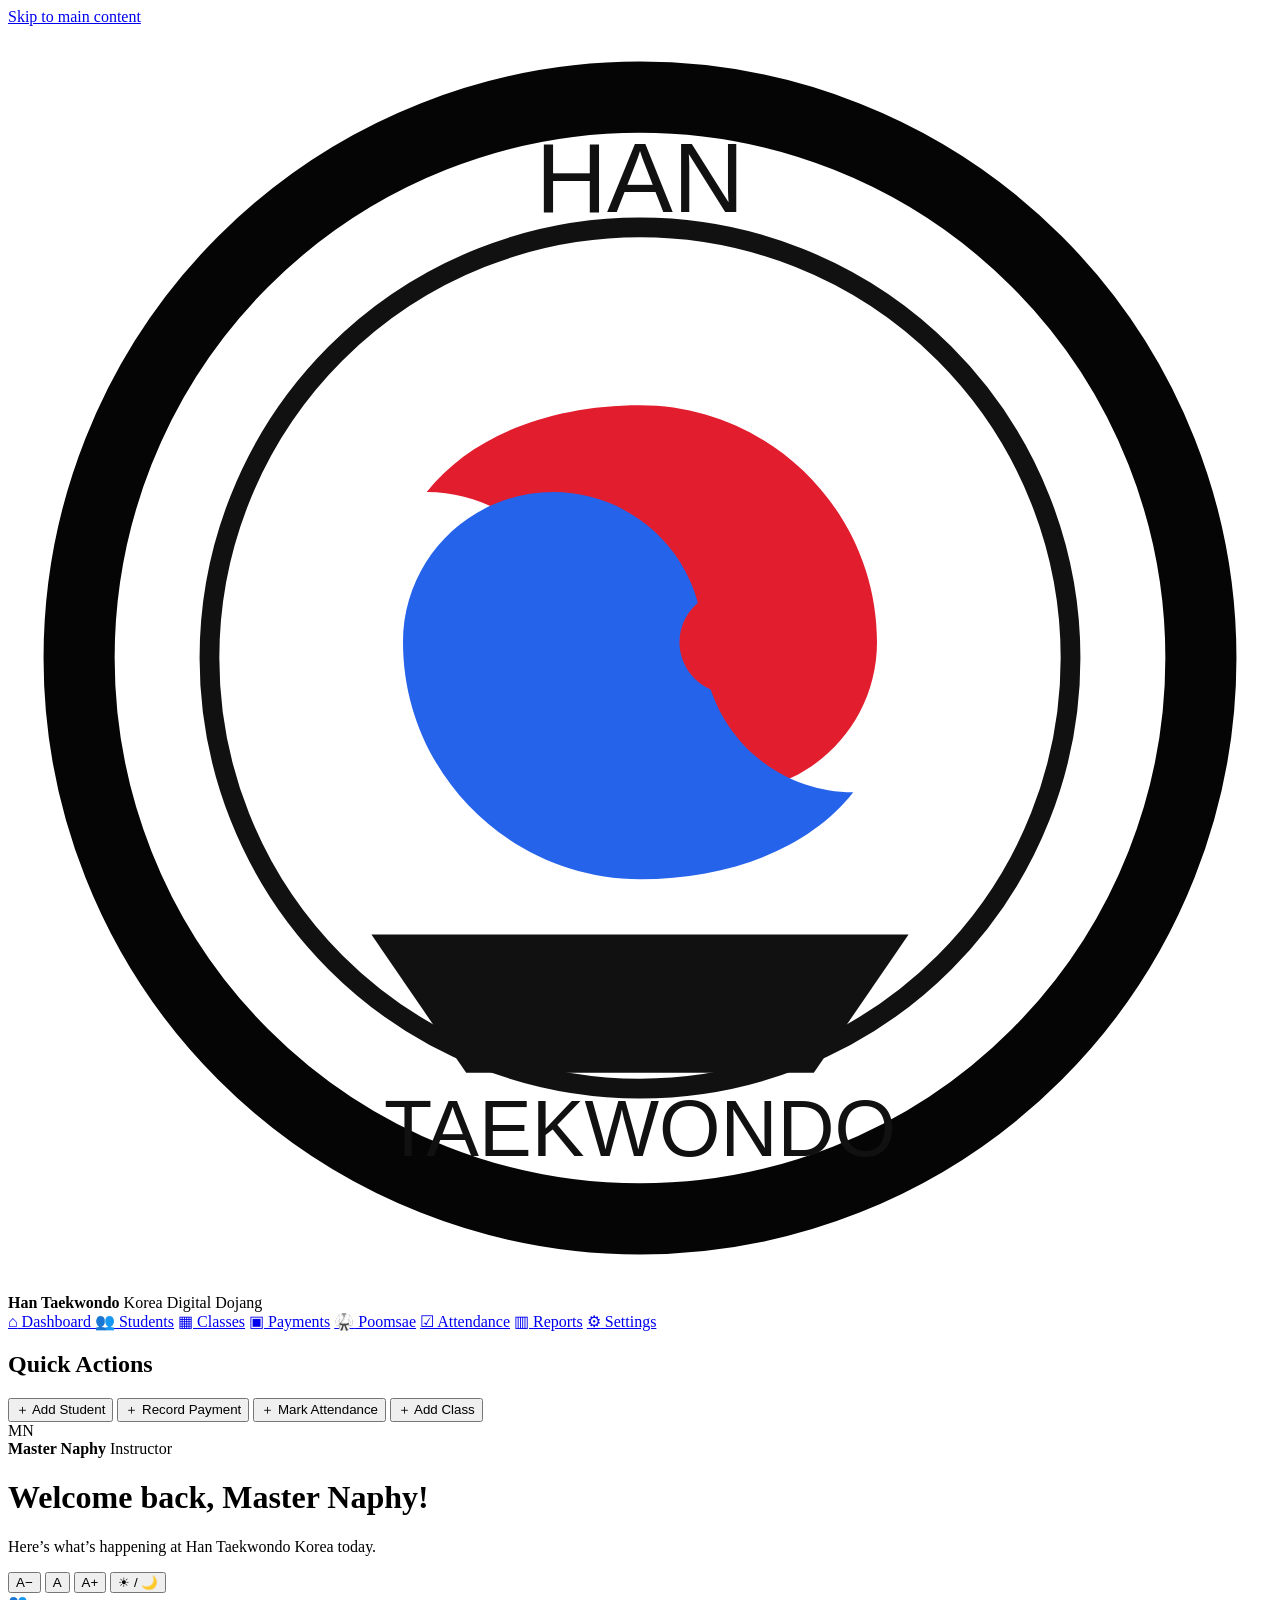
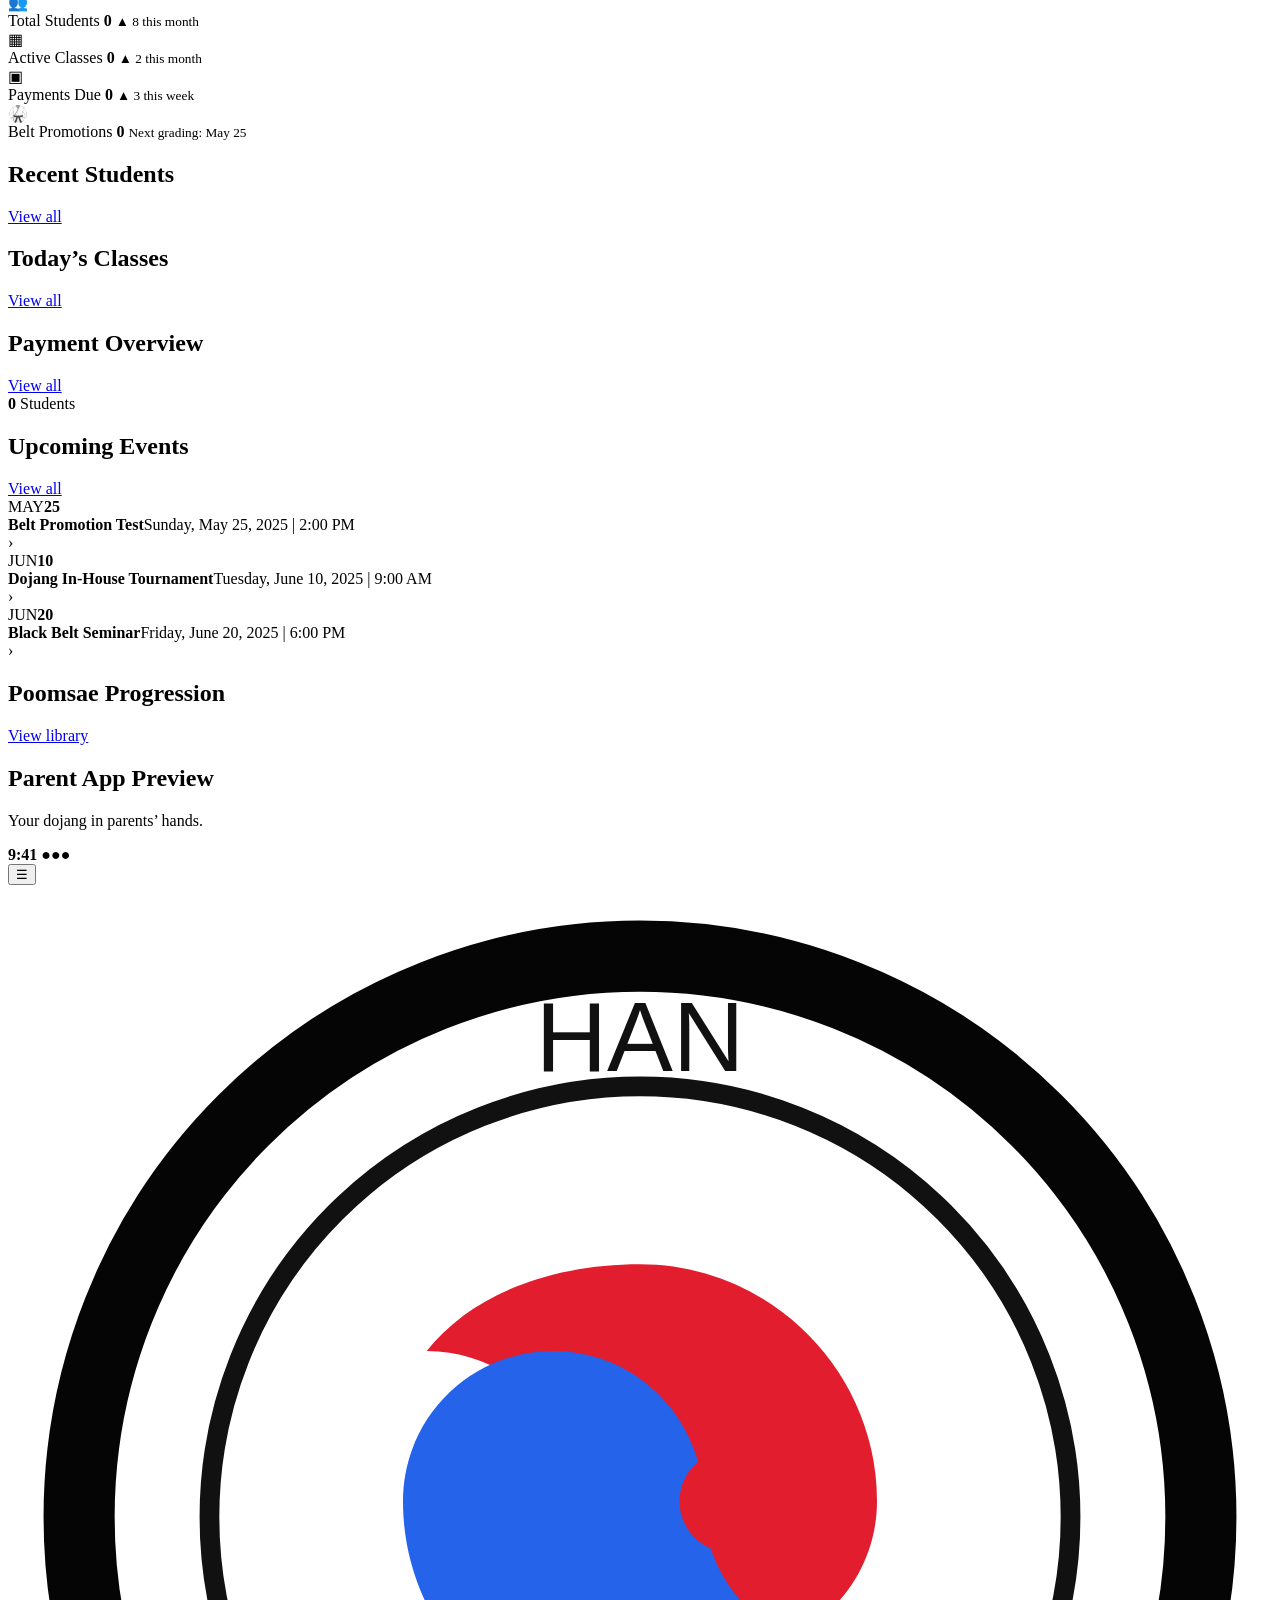
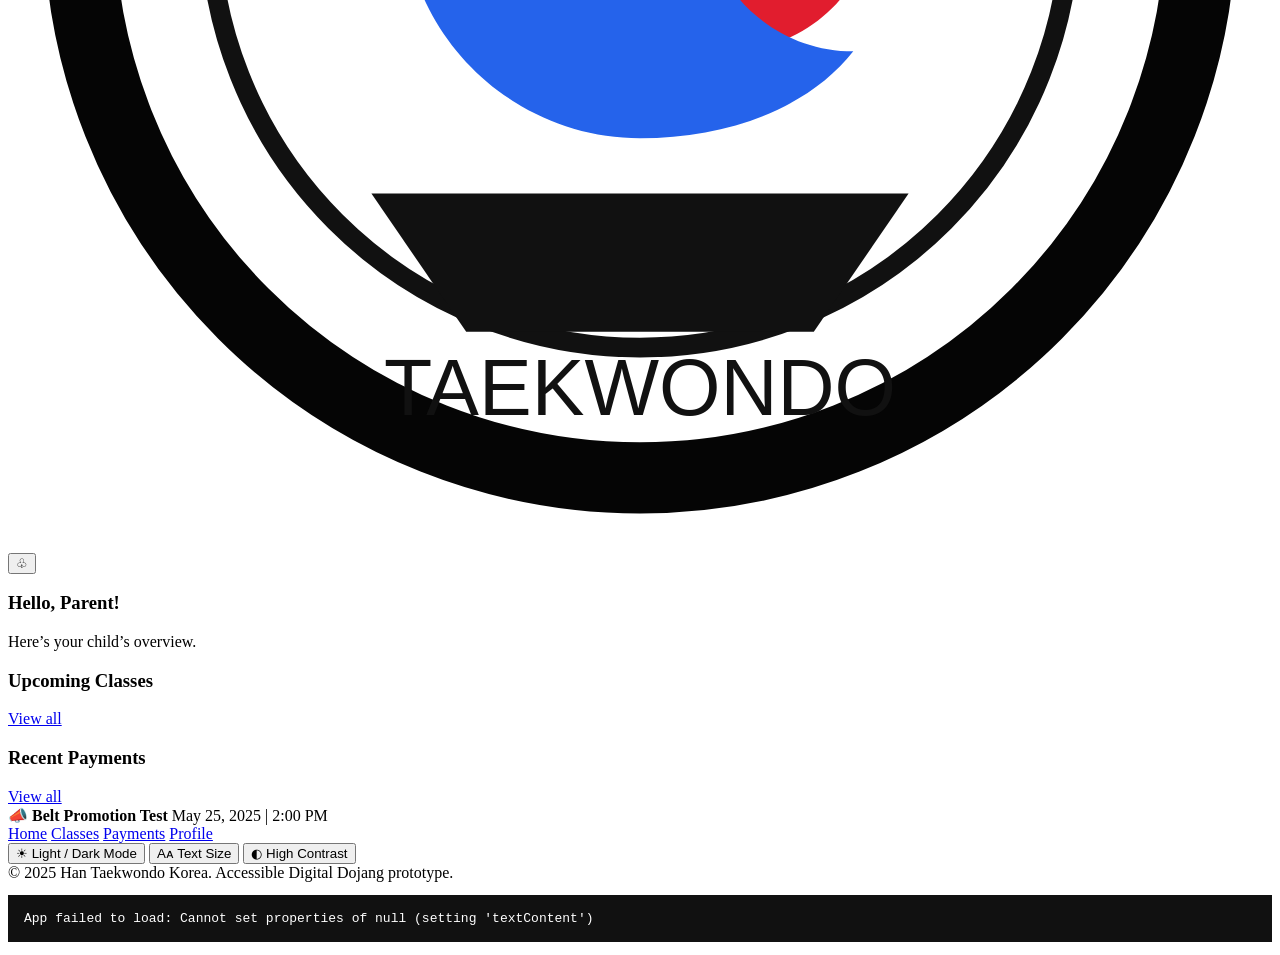
==== commit 858820c5: "Add files via upload" ====
--- a/index.html
+++ b/index.html
@@ -1,98 +1,238 @@
 <!doctype html>
-<html lang="en">
+<html lang="en" data-theme="light">
 <head>
   <meta charset="utf-8" />
   <meta name="viewport" content="width=device-width, initial-scale=1" />
   <title>Han Taekwondo Korea | Digital Dojang</title>
-  <meta name="description" content="Digital Dojang management prototype for Han Taekwondo Korea" />
+  <meta name="description" content="Accessible Digital Dojang dashboard for Han Taekwondo Korea." />
   <link rel="stylesheet" href="css/styles.css" />
 </head>
 <body>
-  <div class="app">
-    <aside class="rail">
-      <img class="logo" src="assets/logo.svg" alt="Han Taekwondo Korea logo" />
-      <nav class="belt-nav" aria-label="Belt navigation">
-        <button class="active"><span class="belt-chip b-white"></span>White</button>
-        <button><span class="belt-chip b-yellow-stripe"></span>Y Stripe</button>
-        <button><span class="belt-chip b-yellow"></span>Yellow</button>
-        <button><span class="belt-chip b-green-stripe"></span>G Stripe</button>
-        <button><span class="belt-chip b-green"></span>Green</button>
-        <button><span class="belt-chip b-blue-stripe"></span>B Stripe</button>
-        <button><span class="belt-chip b-blue"></span>Blue</button>
-        <button><span class="belt-chip b-red-stripe"></span>R Stripe</button>
-        <button><span class="belt-chip b-red"></span>Red</button>
-        <button><span class="belt-chip b-black"></span>Black</button>
+  <a class="skip-link" href="#main">Skip to main content</a>
+
+  <div class="app-shell">
+    <aside class="sidebar" aria-label="Main navigation">
+      <div class="brand">
+        <img src="assets/logo.svg" alt="Han Taekwondo Korea logo" />
+        <div>
+          <strong>Han Taekwondo</strong>
+          <span>Korea Digital Dojang</span>
+        </div>
+      </div>
+
+      <nav class="main-nav">
+        <a class="active" href="#dashboard" aria-current="page">
+          <span aria-hidden="true">⌂</span> Dashboard
+        </a>
+        <a href="#students"><span aria-hidden="true">👥</span> Students</a>
+        <a href="#classes"><span aria-hidden="true">▦</span> Classes</a>
+        <a href="#payments"><span aria-hidden="true">▣</span> Payments</a>
+        <a href="#poomsae"><span aria-hidden="true">🥋</span> Poomsae</a>
+        <a href="#attendance"><span aria-hidden="true">☑</span> Attendance</a>
+        <a href="#reports"><span aria-hidden="true">▥</span> Reports</a>
+        <a href="#settings"><span aria-hidden="true">⚙</span> Settings</a>
       </nav>
+
+      <section class="quick-actions" aria-labelledby="quickActionsTitle">
+        <h2 id="quickActionsTitle">Quick Actions</h2>
+        <button type="button">＋ Add Student</button>
+        <button type="button">＋ Record Payment</button>
+        <button type="button">＋ Mark Attendance</button>
+        <button type="button">＋ Add Class</button>
+      </section>
+
+      <section class="instructor-card" aria-label="Signed in user">
+        <div class="avatar">MN</div>
+        <div>
+          <strong>Master Naphy</strong>
+          <span>Instructor</span>
+        </div>
+      </section>
     </aside>
 
-    <main class="main">
-      <section class="hero">
-        <div class="hero-card glass">
-          <div class="kicker">Han Taekwondo Korea</div>
-          <h1>Digital Dojang Command Center</h1>
-          <p>Premium school operations for schedules, attendance, belt progression, poomsae, promotion readiness, parent visibility, and MTN MoMo payments in RWF.</p>
-          <div class="hero-actions">
-            <button class="btn btn-red">Start Attendance</button>
-            <button class="btn btn-dark">Review Promotions</button>
-          </div>
-        </div>
-        <div class="countdown glass">
-          <h3>Next Promotion Test</h3>
-          <div class="timer">
-            <div class="timebox"><b>12</b><span>Days</span></div>
-            <div class="timebox"><b>08</b><span>Hours</span></div>
-            <div class="timebox"><b>45</b><span>Minutes</span></div>
-          </div>
-          <p class="muted">14 students are almost ready. Fees and instructor approval must be cleared before testing.</p>
-        </div>
-      </section>
-
-      <section class="metrics">
-        <div class="metric"><small>Total Students</small><b id="studentCount">0</b><span class="trend">+6 this month</span></div>
-        <div class="metric"><small>Ready for Testing</small><b id="readyCount">0</b><span class="trend">15 lesson rule active</span></div>
-        <div class="metric"><small>Outstanding Balance</small><b id="balanceTotal">RWF 0</b><span class="trend">MoMo reminders enabled</span></div>
-        <div class="metric"><small>Attendance Today</small><b>87%</b><span class="trend">111 present</span></div>
-      </section>
-
-      <section class="section roadmap glass">
-        <div class="section-head"><h2>Complete Belt Roadmap</h2><span class="muted">Includes intermediate stripe ranks</span></div>
-        <div class="belts" id="beltRoadmap"></div>
-      </section>
-
-      <section class="section split">
-        <div class="glass attendance">
-          <div class="section-head"><h2>Student Progression Cards</h2><span class="muted">Live readiness scoring</span></div>
-          <div class="cards" id="studentCards"></div>
-        </div>
-        <div class="glass passport" id="passport"></div>
-      </section>
-
-      <section class="section split">
-        <div class="glass attendance">
-          <div class="section-head"><h2>Instructor Attendance Board</h2><span class="muted">Today</span></div>
-          <div class="board" id="attendanceBoard"></div>
-        </div>
-        <div class="glass attendance">
-          <div class="section-head"><h2>MTN MoMo Billing</h2><span class="muted">RWF</span></div>
-          <div class="board" id="paymentBoard"></div>
-        </div>
-      </section>
-
-      <section class="section glass attendance">
-        <div class="section-head"><h2>Weekly Dojang Schedule</h2><span class="muted">Classes by program</span></div>
-        <div class="schedule" id="scheduleBoard"></div>
-      </section>
-
-      <section class="section glass attendance">
-        <div class="section-head"><h2>Poomsae Video Library</h2><span class="muted">Training progression</span></div>
-        <div class="poomsae-grid" id="poomsaeLibrary"></div>
+    <main id="main" class="main-content" tabindex="-1">
+      <header class="top-header">
+        <div>
+          <h1>Welcome back, Master Naphy!</h1>
+          <p>Here’s what’s happening at Han Taekwondo Korea today.</p>
+        </div>
+
+        <div class="accessibility-controls" aria-label="Accessibility controls">
+          <button type="button" id="decreaseText" aria-label="Decrease text size">A−</button>
+          <button type="button" id="resetText" aria-label="Reset text size">A</button>
+          <button type="button" id="increaseText" aria-label="Increase text size">A+</button>
+          <button type="button" id="themeToggle" aria-pressed="false">☀︎ / 🌙</button>
+        </div>
+      </header>
+
+      <section id="dashboard" class="stat-grid" aria-label="Dashboard summary">
+        <article class="stat-card">
+          <div class="stat-icon red">👥</div>
+          <div>
+            <span>Total Students</span>
+            <strong id="totalStudents">0</strong>
+            <small class="positive">▲ 8 this month</small>
+          </div>
+        </article>
+        <article class="stat-card">
+          <div class="stat-icon blue">▦</div>
+          <div>
+            <span>Active Classes</span>
+            <strong id="activeClasses">0</strong>
+            <small class="positive">▲ 2 this month</small>
+          </div>
+        </article>
+        <article class="stat-card">
+          <div class="stat-icon green">▣</div>
+          <div>
+            <span>Payments Due</span>
+            <strong id="paymentsDue">0</strong>
+            <small class="warning">▲ 3 this week</small>
+          </div>
+        </article>
+        <article class="stat-card">
+          <div class="stat-icon purple">🥋</div>
+          <div>
+            <span>Belt Promotions</span>
+            <strong id="promotionsReady">0</strong>
+            <small class="link-like">Next grading: May 25</small>
+          </div>
+        </article>
+      </section>
+
+      <section class="content-grid">
+        <article id="students" class="panel">
+          <div class="panel-header">
+            <h2>Recent Students</h2>
+            <a href="#">View all</a>
+          </div>
+          <div id="studentList" class="student-list"></div>
+        </article>
+
+        <article id="classes" class="panel">
+          <div class="panel-header">
+            <h2>Today’s Classes</h2>
+            <a href="#">View all</a>
+          </div>
+          <div id="classList" class="class-list"></div>
+        </article>
+
+        <article id="payments" class="panel">
+          <div class="panel-header">
+            <h2>Payment Overview</h2>
+            <a href="#">View all</a>
+          </div>
+          <div class="payment-overview">
+            <div class="donut" aria-label="Payment status summary">
+              <div>
+                <strong id="donutTotal">0</strong>
+                <span>Students</span>
+              </div>
+            </div>
+            <div id="paymentLegend" class="payment-legend"></div>
+          </div>
+        </article>
+
+        <article id="reports" class="panel">
+          <div class="panel-header">
+            <h2>Upcoming Events</h2>
+            <a href="#">View all</a>
+          </div>
+          <div class="event-list">
+            <div class="event-item">
+              <div class="date-badge"><span>MAY</span><strong>25</strong></div>
+              <div><strong>Belt Promotion Test</strong><span>Sunday, May 25, 2025 | 2:00 PM</span></div>
+              <span aria-hidden="true">›</span>
+            </div>
+            <div class="event-item">
+              <div class="date-badge"><span>JUN</span><strong>10</strong></div>
+              <div><strong>Dojang In-House Tournament</strong><span>Tuesday, June 10, 2025 | 9:00 AM</span></div>
+              <span aria-hidden="true">›</span>
+            </div>
+            <div class="event-item">
+              <div class="date-badge"><span>JUN</span><strong>20</strong></div>
+              <div><strong>Black Belt Seminar</strong><span>Friday, June 20, 2025 | 6:00 PM</span></div>
+              <span aria-hidden="true">›</span>
+            </div>
+          </div>
+        </article>
+
+        <article id="poomsae" class="panel full-width">
+          <div class="panel-header">
+            <h2>Poomsae Progression</h2>
+            <a href="#">View library</a>
+          </div>
+          <div id="poomsaeList" class="poomsae-list"></div>
+        </article>
       </section>
     </main>
 
-    <aside class="phone-wrap">
-      <div class="phone" id="parentPhone"></div>
+    <aside class="phone-column" aria-label="Parent app preview">
+      <div class="phone-heading">
+        <h2>Parent App Preview</h2>
+        <p>Your dojang in parents’ hands.</p>
+      </div>
+
+      <div class="phone-frame">
+        <div class="phone-screen">
+          <header class="phone-top">
+            <strong>9:41</strong>
+            <span>●●●</span>
+          </header>
+
+          <div class="phone-toolbar">
+            <button type="button" aria-label="Open menu">☰</button>
+            <img src="assets/logo.svg" alt="" />
+            <button type="button" aria-label="Notifications">♧</button>
+          </div>
+
+          <section class="phone-section">
+            <h3>Hello, Parent!</h3>
+            <p>Here’s your child’s overview.</p>
+          </section>
+
+          <div id="phoneChildCard" class="phone-card child-card"></div>
+
+          <section class="phone-section">
+            <div class="phone-section-header">
+              <h3>Upcoming Classes</h3>
+              <a href="#">View all</a>
+            </div>
+            <div id="phoneClasses" class="phone-stack"></div>
+          </section>
+
+          <section class="phone-section">
+            <div class="phone-section-header">
+              <h3>Recent Payments</h3>
+              <a href="#">View all</a>
+            </div>
+            <div id="phonePayments" class="phone-stack"></div>
+          </section>
+
+          <section class="phone-section announcement">
+            <strong>📣 Belt Promotion Test</strong>
+            <span>May 25, 2025 | 2:00 PM</span>
+          </section>
+
+          <nav class="phone-nav" aria-label="Parent app navigation">
+            <a class="active" href="#">Home</a>
+            <a href="#">Classes</a>
+            <a href="#">Payments</a>
+            <a href="#">Profile</a>
+          </nav>
+        </div>
+      </div>
+
+      <div class="phone-controls">
+        <button type="button" id="phoneTheme">☀ Light / Dark Mode</button>
+        <button type="button" id="phoneText">Aᴀ Text Size</button>
+        <button type="button" id="highContrast">◐ High Contrast</button>
+      </div>
     </aside>
   </div>
+
+  <footer class="footer">© 2025 Han Taekwondo Korea. Accessible Digital Dojang prototype.</footer>
+
   <script src="js/app.js"></script>
 </body>
 </html>
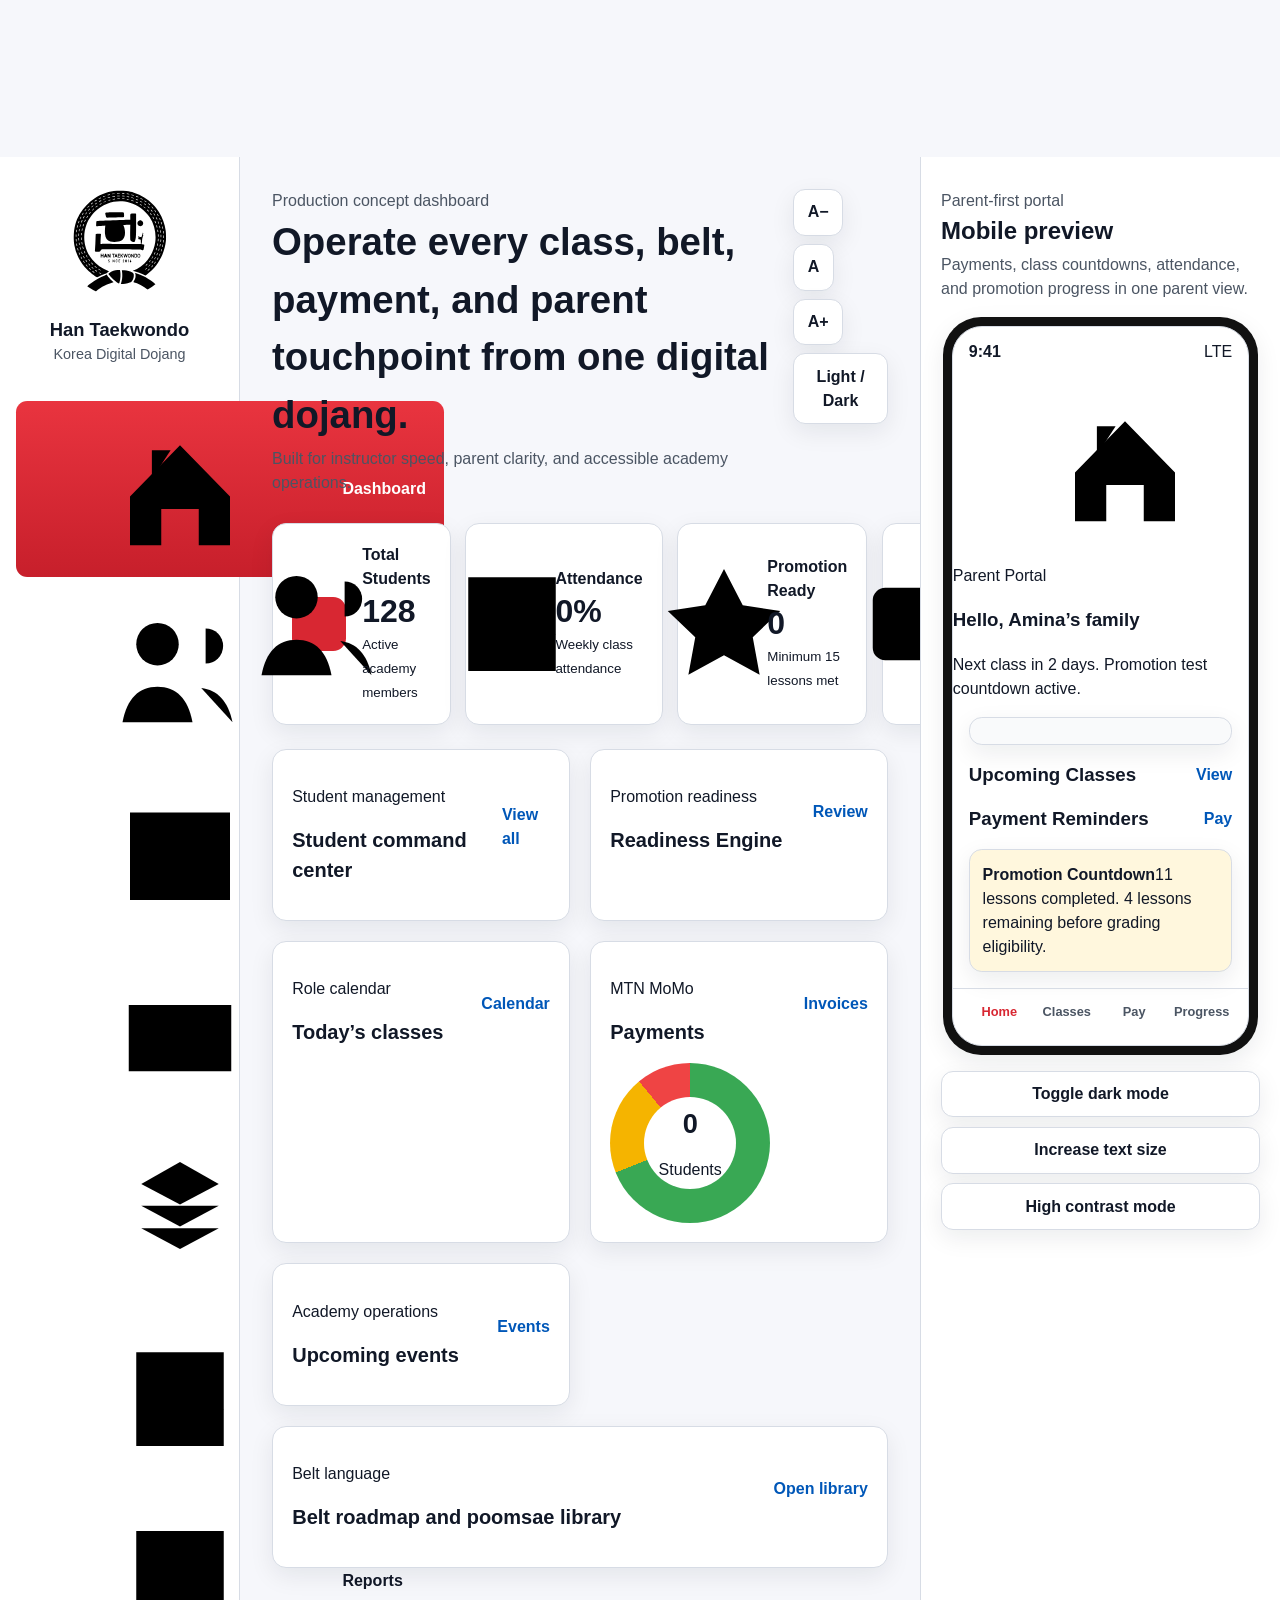
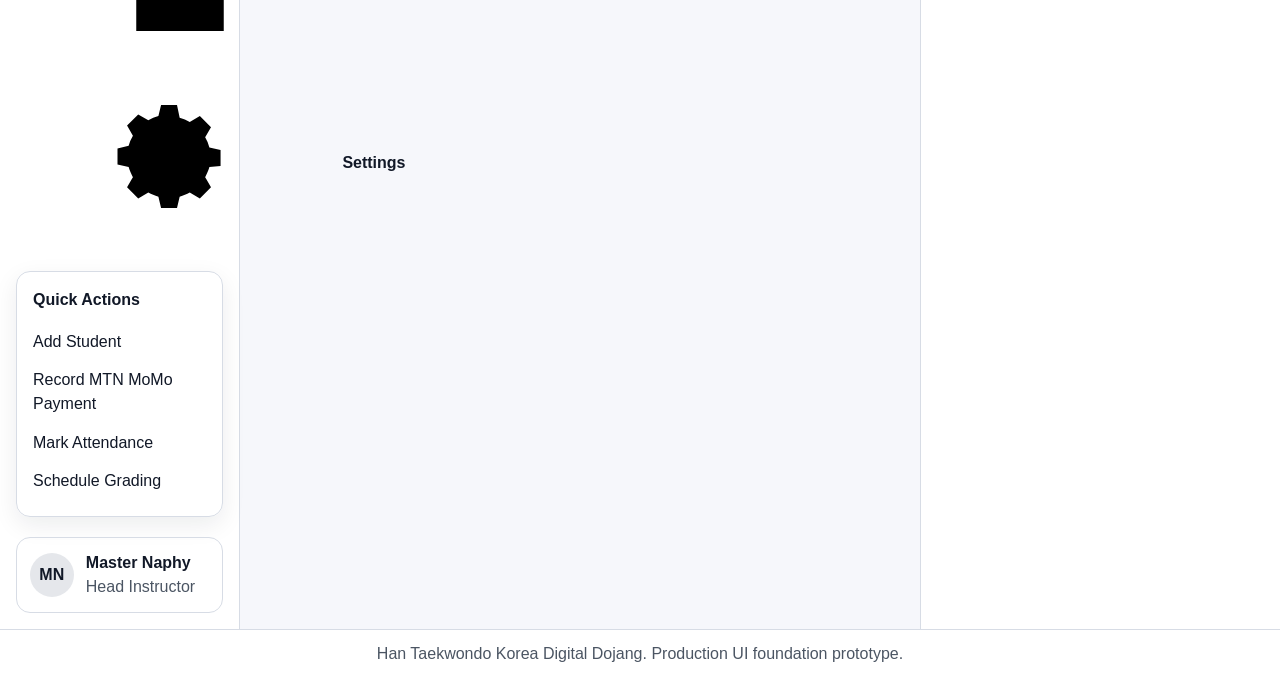
==== commit 51654043: "Build premium digital dojang interface" ====
--- a/index.html
+++ b/index.html
@@ -4,16 +4,34 @@
   <meta charset="utf-8" />
   <meta name="viewport" content="width=device-width, initial-scale=1" />
   <title>Han Taekwondo Korea | Digital Dojang</title>
-  <meta name="description" content="Accessible Digital Dojang dashboard for Han Taekwondo Korea." />
+  <meta name="description" content="Premium, accessible Taekwondo academy management platform for Han Taekwondo Korea." />
+  <link rel="preconnect" href="https://fonts.googleapis.com">
+  <link rel="preconnect" href="https://fonts.gstatic.com" crossorigin>
+  <link href="https://fonts.googleapis.com/css2?family=Inter:wght@400;500;600;700;800;900&family=Manrope:wght@500;600;700;800&display=swap" rel="stylesheet">
   <link rel="stylesheet" href="css/styles.css" />
 </head>
 <body>
+  <svg class="svg-sprite" aria-hidden="true" focusable="false">
+    <symbol id="icon-dashboard" viewBox="0 0 24 24"><path d="M4 13.2 12 5l8 8.2V21h-5v-5.8H9V21H4z"/><path d="M7.5 10.4V5.8h3"/></symbol>
+    <symbol id="icon-students" viewBox="0 0 24 24"><path d="M8.4 11.1a3.4 3.4 0 1 0 0-6.8 3.4 3.4 0 0 0 0 6.8Z"/><path d="M2.8 20.2c.7-3.8 2.6-5.7 5.6-5.7s4.9 1.9 5.6 5.7"/><path d="M16.1 10.8a2.8 2.8 0 1 0 0-5.6"/><path d="M15.4 14.7c2.6.3 4.3 2.1 5 5.5"/></symbol>
+    <symbol id="icon-attendance" viewBox="0 0 24 24"><path d="M5 4.5h14v15H5z"/><path d="M8 8h8M8 12h4"/><path d="m14 15.8 1.6 1.6 3.4-3.8"/></symbol>
+    <symbol id="icon-poomsae" viewBox="0 0 24 24"><path d="M12 3.2 5.8 6.7 12 10l6.2-3.3z"/><path d="M5.8 10.2 12 13.5l6.2-3.3"/><path d="M5.8 13.8 12 17.1l6.2-3.3"/><path d="M12 17.1v3.7"/></symbol>
+    <symbol id="icon-payments" viewBox="0 0 24 24"><path d="M3.8 7.2h16.4v10.6H3.8z"/><path d="M3.8 10.2h16.4"/><path d="M7.2 15h4.8"/></symbol>
+    <symbol id="icon-promotions" viewBox="0 0 24 24"><path d="M12 3.2 15 9l6 .9-4.4 4.2 1.1 6-5.7-3.1-5.7 3.1 1.1-6L3 9.9 9 9z"/></symbol>
+    <symbol id="icon-belts" viewBox="0 0 24 24"><path d="M3.5 9.5h17v5h-17z"/><path d="M8.2 9.5v5M15.8 9.5v5"/><path d="m8.2 14.5-3.4 4.2M15.8 14.5l3.4 4.2"/></symbol>
+    <symbol id="icon-classes" viewBox="0 0 24 24"><path d="M4 5.5h16v14H4z"/><path d="M8 3.5v4M16 3.5v4M4 9h16"/><path d="M8 13h3M13 13h3M8 16h3"/></symbol>
+    <symbol id="icon-parents" viewBox="0 0 24 24"><path d="M8.2 10.8a3 3 0 1 0 0-6 3 3 0 0 0 0 6Z"/><path d="M3.4 19.6c.6-3.4 2.2-5.1 4.8-5.1 1.5 0 2.7.6 3.5 1.8"/><path d="M16.6 12.2a2.7 2.7 0 1 0 0-5.4 2.7 2.7 0 0 0 0 5.4Z"/><path d="M12.3 19.6c.6-3.1 2-4.6 4.3-4.6s3.7 1.5 4.3 4.6"/></symbol>
+    <symbol id="icon-reports" viewBox="0 0 24 24"><path d="M5 4h14v16H5z"/><path d="M8 15.5v-4M12 15.5V8M16 15.5v-6"/></symbol>
+    <symbol id="icon-settings" viewBox="0 0 24 24"><path d="M12 15.4a3.4 3.4 0 1 0 0-6.8 3.4 3.4 0 0 0 0 6.8Z"/><path d="M19.4 13.5v-3l-2.1-.5a7.2 7.2 0 0 0-.8-1.9l1.1-1.9-2.1-2.1-1.9 1.1a7.2 7.2 0 0 0-1.9-.8L11.2 2h-3l-.5 2.1a7.2 7.2 0 0 0-1.9.8L3.9 3.8 1.8 5.9 2.9 7.8a7.2 7.2 0 0 0-.8 1.9L0 10.2v3l2.1.5c.2.7.5 1.3.8 1.9l-1.1 1.9 2.1 2.1 1.9-1.1c.6.3 1.2.6 1.9.8l.5 2.1h3l.5-2.1c.7-.2 1.3-.5 1.9-.8l1.9 1.1 2.1-2.1-1.1-1.9c.3-.6.6-1.2.8-1.9z" transform="translate(2 1) scale(.85)"/></symbol>
+    <symbol id="icon-momo" viewBox="0 0 24 24"><path d="M5 6.2h14a2 2 0 0 1 2 2v7.6a2 2 0 0 1-2 2H5a2 2 0 0 1-2-2V8.2a2 2 0 0 1 2-2Z"/><path d="M7 10.4h5.4M7 13.6h3M16.3 13.7a2 2 0 1 0 0-4 2 2 0 0 0 0 4Z"/></symbol>
+  </svg>
+
   <a class="skip-link" href="#main">Skip to main content</a>
 
   <div class="app-shell">
     <aside class="sidebar" aria-label="Main navigation">
       <div class="brand">
-        <img src="assets/logo.svg" alt="Han Taekwondo Korea logo" />
+        <div class="brand-mark"><img src="assets/logo.svg" alt="Han Taekwondo Korea logo" /></div>
         <div>
           <strong>Han Taekwondo</strong>
           <span>Korea Digital Dojang</span>
@@ -21,31 +39,29 @@
       </div>
 
       <nav class="main-nav">
-        <a class="active" href="#dashboard" aria-current="page">
-          <span aria-hidden="true">⌂</span> Dashboard
-        </a>
-        <a href="#students"><span aria-hidden="true">👥</span> Students</a>
-        <a href="#classes"><span aria-hidden="true">▦</span> Classes</a>
-        <a href="#payments"><span aria-hidden="true">▣</span> Payments</a>
-        <a href="#poomsae"><span aria-hidden="true">🥋</span> Poomsae</a>
-        <a href="#attendance"><span aria-hidden="true">☑</span> Attendance</a>
-        <a href="#reports"><span aria-hidden="true">▥</span> Reports</a>
-        <a href="#settings"><span aria-hidden="true">⚙</span> Settings</a>
+        <a class="active" href="#dashboard" aria-current="page"><svg><use href="#icon-dashboard"></use></svg>Dashboard</a>
+        <a href="#students"><svg><use href="#icon-students"></use></svg>Students</a>
+        <a href="#classes"><svg><use href="#icon-classes"></use></svg>Classes</a>
+        <a href="#payments"><svg><use href="#icon-payments"></use></svg>Payments</a>
+        <a href="#poomsae"><svg><use href="#icon-poomsae"></use></svg>Poomsae</a>
+        <a href="#attendance"><svg><use href="#icon-attendance"></use></svg>Attendance</a>
+        <a href="#reports"><svg><use href="#icon-reports"></use></svg>Reports</a>
+        <a href="#settings"><svg><use href="#icon-settings"></use></svg>Settings</a>
       </nav>
 
       <section class="quick-actions" aria-labelledby="quickActionsTitle">
         <h2 id="quickActionsTitle">Quick Actions</h2>
-        <button type="button">＋ Add Student</button>
-        <button type="button">＋ Record Payment</button>
-        <button type="button">＋ Mark Attendance</button>
-        <button type="button">＋ Add Class</button>
+        <button type="button">Add Student</button>
+        <button type="button">Record MTN MoMo Payment</button>
+        <button type="button">Mark Attendance</button>
+        <button type="button">Schedule Grading</button>
       </section>
 
       <section class="instructor-card" aria-label="Signed in user">
         <div class="avatar">MN</div>
         <div>
           <strong>Master Naphy</strong>
-          <span>Instructor</span>
+          <span>Head Instructor</span>
         </div>
       </section>
     </aside>
@@ -53,186 +69,77 @@
     <main id="main" class="main-content" tabindex="-1">
       <header class="top-header">
         <div>
-          <h1>Welcome back, Master Naphy!</h1>
-          <p>Here’s what’s happening at Han Taekwondo Korea today.</p>
+          <p class="eyebrow">Production concept dashboard</p>
+          <h1>Operate every class, belt, payment, and parent touchpoint from one digital dojang.</h1>
+          <p>Built for instructor speed, parent clarity, and accessible academy operations.</p>
         </div>
 
         <div class="accessibility-controls" aria-label="Accessibility controls">
           <button type="button" id="decreaseText" aria-label="Decrease text size">A−</button>
           <button type="button" id="resetText" aria-label="Reset text size">A</button>
           <button type="button" id="increaseText" aria-label="Increase text size">A+</button>
-          <button type="button" id="themeToggle" aria-pressed="false">☀︎ / 🌙</button>
+          <button type="button" id="themeToggle" aria-pressed="false">Light / Dark</button>
         </div>
       </header>
 
       <section id="dashboard" class="stat-grid" aria-label="Dashboard summary">
-        <article class="stat-card">
-          <div class="stat-icon red">👥</div>
-          <div>
-            <span>Total Students</span>
-            <strong id="totalStudents">0</strong>
-            <small class="positive">▲ 8 this month</small>
-          </div>
-        </article>
-        <article class="stat-card">
-          <div class="stat-icon blue">▦</div>
-          <div>
-            <span>Active Classes</span>
-            <strong id="activeClasses">0</strong>
-            <small class="positive">▲ 2 this month</small>
-          </div>
-        </article>
-        <article class="stat-card">
-          <div class="stat-icon green">▣</div>
-          <div>
-            <span>Payments Due</span>
-            <strong id="paymentsDue">0</strong>
-            <small class="warning">▲ 3 this week</small>
-          </div>
-        </article>
-        <article class="stat-card">
-          <div class="stat-icon purple">🥋</div>
-          <div>
-            <span>Belt Promotions</span>
-            <strong id="promotionsReady">0</strong>
-            <small class="link-like">Next grading: May 25</small>
-          </div>
-        </article>
+        <article class="stat-card"><div class="stat-icon red"><svg><use href="#icon-students"></use></svg></div><div><span>Total Students</span><strong id="totalStudents">0</strong><small>Active academy members</small></div></article>
+        <article class="stat-card"><div class="stat-icon blue"><svg><use href="#icon-attendance"></use></svg></div><div><span>Attendance</span><strong id="attendanceRate">0%</strong><small>Weekly class attendance</small></div></article>
+        <article class="stat-card"><div class="stat-icon gold"><svg><use href="#icon-promotions"></use></svg></div><div><span>Promotion Ready</span><strong id="promotionsReady">0</strong><small>Minimum 15 lessons met</small></div></article>
+        <article class="stat-card"><div class="stat-icon charcoal"><svg><use href="#icon-momo"></use></svg></div><div><span>Payments Due</span><strong id="paymentsDue">0</strong><small>RWF reminders pending</small></div></article>
       </section>
 
       <section class="content-grid">
-        <article id="students" class="panel">
-          <div class="panel-header">
-            <h2>Recent Students</h2>
-            <a href="#">View all</a>
-          </div>
+        <article id="students" class="panel wide-panel">
+          <div class="panel-header"><div><p class="eyebrow">Student management</p><h2>Student command center</h2></div><a href="#">View all</a></div>
           <div id="studentList" class="student-list"></div>
         </article>
 
+        <article id="attendance" class="panel">
+          <div class="panel-header"><div><p class="eyebrow">Promotion readiness</p><h2>Readiness Engine</h2></div><a href="#">Review</a></div>
+          <div id="readinessPanel" class="readiness-panel"></div>
+        </article>
+
         <article id="classes" class="panel">
-          <div class="panel-header">
-            <h2>Today’s Classes</h2>
-            <a href="#">View all</a>
-          </div>
+          <div class="panel-header"><div><p class="eyebrow">Role calendar</p><h2>Today’s classes</h2></div><a href="#">Calendar</a></div>
           <div id="classList" class="class-list"></div>
         </article>
 
         <article id="payments" class="panel">
-          <div class="panel-header">
-            <h2>Payment Overview</h2>
-            <a href="#">View all</a>
-          </div>
-          <div class="payment-overview">
-            <div class="donut" aria-label="Payment status summary">
-              <div>
-                <strong id="donutTotal">0</strong>
-                <span>Students</span>
-              </div>
-            </div>
-            <div id="paymentLegend" class="payment-legend"></div>
-          </div>
+          <div class="panel-header"><div><p class="eyebrow">MTN MoMo</p><h2>Payments</h2></div><a href="#">Invoices</a></div>
+          <div class="payment-overview"><div class="donut" aria-label="Payment status summary"><div><strong id="donutTotal">0</strong><span>Students</span></div></div><div id="paymentLegend" class="payment-legend"></div></div>
         </article>
 
         <article id="reports" class="panel">
-          <div class="panel-header">
-            <h2>Upcoming Events</h2>
-            <a href="#">View all</a>
-          </div>
-          <div class="event-list">
-            <div class="event-item">
-              <div class="date-badge"><span>MAY</span><strong>25</strong></div>
-              <div><strong>Belt Promotion Test</strong><span>Sunday, May 25, 2025 | 2:00 PM</span></div>
-              <span aria-hidden="true">›</span>
-            </div>
-            <div class="event-item">
-              <div class="date-badge"><span>JUN</span><strong>10</strong></div>
-              <div><strong>Dojang In-House Tournament</strong><span>Tuesday, June 10, 2025 | 9:00 AM</span></div>
-              <span aria-hidden="true">›</span>
-            </div>
-            <div class="event-item">
-              <div class="date-badge"><span>JUN</span><strong>20</strong></div>
-              <div><strong>Black Belt Seminar</strong><span>Friday, June 20, 2025 | 6:00 PM</span></div>
-              <span aria-hidden="true">›</span>
-            </div>
-          </div>
+          <div class="panel-header"><div><p class="eyebrow">Academy operations</p><h2>Upcoming events</h2></div><a href="#">Events</a></div>
+          <div id="eventList" class="event-list"></div>
         </article>
 
         <article id="poomsae" class="panel full-width">
-          <div class="panel-header">
-            <h2>Poomsae Progression</h2>
-            <a href="#">View library</a>
-          </div>
+          <div class="panel-header"><div><p class="eyebrow">Belt language</p><h2>Belt roadmap and poomsae library</h2></div><a href="#">Open library</a></div>
+          <div id="beltRoadmap" class="belt-roadmap"></div>
           <div id="poomsaeList" class="poomsae-list"></div>
         </article>
       </section>
     </main>
 
     <aside class="phone-column" aria-label="Parent app preview">
-      <div class="phone-heading">
-        <h2>Parent App Preview</h2>
-        <p>Your dojang in parents’ hands.</p>
-      </div>
-
-      <div class="phone-frame">
-        <div class="phone-screen">
-          <header class="phone-top">
-            <strong>9:41</strong>
-            <span>●●●</span>
-          </header>
-
-          <div class="phone-toolbar">
-            <button type="button" aria-label="Open menu">☰</button>
-            <img src="assets/logo.svg" alt="" />
-            <button type="button" aria-label="Notifications">♧</button>
-          </div>
-
-          <section class="phone-section">
-            <h3>Hello, Parent!</h3>
-            <p>Here’s your child’s overview.</p>
-          </section>
-
-          <div id="phoneChildCard" class="phone-card child-card"></div>
-
-          <section class="phone-section">
-            <div class="phone-section-header">
-              <h3>Upcoming Classes</h3>
-              <a href="#">View all</a>
-            </div>
-            <div id="phoneClasses" class="phone-stack"></div>
-          </section>
-
-          <section class="phone-section">
-            <div class="phone-section-header">
-              <h3>Recent Payments</h3>
-              <a href="#">View all</a>
-            </div>
-            <div id="phonePayments" class="phone-stack"></div>
-          </section>
-
-          <section class="phone-section announcement">
-            <strong>📣 Belt Promotion Test</strong>
-            <span>May 25, 2025 | 2:00 PM</span>
-          </section>
-
-          <nav class="phone-nav" aria-label="Parent app navigation">
-            <a class="active" href="#">Home</a>
-            <a href="#">Classes</a>
-            <a href="#">Payments</a>
-            <a href="#">Profile</a>
-          </nav>
-        </div>
-      </div>
-
-      <div class="phone-controls">
-        <button type="button" id="phoneTheme">☀ Light / Dark Mode</button>
-        <button type="button" id="phoneText">Aᴀ Text Size</button>
-        <button type="button" id="highContrast">◐ High Contrast</button>
-      </div>
+      <div class="phone-heading"><p class="eyebrow">Parent-first portal</p><h2>Mobile preview</h2><p>Payments, class countdowns, attendance, and promotion progress in one parent view.</p></div>
+      <div class="phone-frame"><div class="phone-screen">
+        <header class="phone-top"><strong>9:41</strong><span>LTE</span></header>
+        <div class="phone-toolbar"><button type="button" aria-label="Open menu"><svg><use href="#icon-dashboard"></use></svg></button><img src="assets/logo.svg" alt="" /><button type="button" aria-label="Notifications"><svg><use href="#icon-reports"></use></svg></button></div>
+        <section class="phone-hero"><span>Parent Portal</span><h3>Hello, Amina’s family</h3><p>Next class in 2 days. Promotion test countdown active.</p></section>
+        <div id="phoneChildCard" class="phone-card child-card"></div>
+        <section class="phone-section"><div class="phone-section-header"><h3>Upcoming Classes</h3><a href="#">View</a></div><div id="phoneClasses" class="phone-stack"></div></section>
+        <section class="phone-section"><div class="phone-section-header"><h3>Payment Reminders</h3><a href="#">Pay</a></div><div id="phonePayments" class="phone-stack"></div></section>
+        <section class="phone-section announcement"><strong>Promotion Countdown</strong><span>11 lessons completed. 4 lessons remaining before grading eligibility.</span></section>
+        <nav class="phone-nav" aria-label="Parent app navigation"><a class="active" href="#">Home</a><a href="#">Classes</a><a href="#">Pay</a><a href="#">Progress</a></nav>
+      </div></div>
+      <div id="settings" class="phone-controls"><button type="button" id="phoneTheme">Toggle dark mode</button><button type="button" id="phoneText">Increase text size</button><button type="button" id="highContrast">High contrast mode</button></div>
     </aside>
   </div>
 
-  <footer class="footer">© 2025 Han Taekwondo Korea. Accessible Digital Dojang prototype.</footer>
-
+  <footer class="footer">Han Taekwondo Korea Digital Dojang. Production UI foundation prototype.</footer>
   <script src="js/app.js"></script>
 </body>
 </html>
--- a/css/styles.css
+++ b/css/styles.css
@@ -0,0 +1,736 @@
+ :root {
+  --bg: #f6f7fb;
+  --surface: #ffffff;
+  --surface-soft: #f9fafb;
+  --text: #111827;
+  --muted: #4b5563;
+  --border: #d7dce5;
+  --primary: #d82732;
+  --primary-dark: #b91c1c;
+  --blue: #2f75d6;
+  --green: #39a854;
+  --purple: #9b44dc;
+  --orange: #d97706;
+  --shadow: 0 8px 24px rgba(15, 23, 42, 0.08);
+  --radius: 14px;
+  --font-scale: 1;
+}
+
+html[data-theme="dark"] {
+  --bg: #111827;
+  --surface: #1f2937;
+  --surface-soft: #273244;
+  --text: #f9fafb;
+  --muted: #d1d5db;
+  --border: #4b5563;
+  --shadow: none;
+}
+
+html.high-contrast {
+  --bg: #ffffff;
+  --surface: #ffffff;
+  --surface-soft: #ffffff;
+  --text: #000000;
+  --muted: #111111;
+  --border: #000000;
+  --primary: #a00000;
+  --shadow: none;
+}
+
+* { box-sizing: border-box; }
+
+body {
+  margin: 0;
+  background: var(--bg);
+  color: var(--text);
+  font-family: Arial, Helvetica, sans-serif;
+  font-size: calc(16px * var(--font-scale));
+  line-height: 1.5;
+}
+
+button, input, select { font: inherit; }
+a { color: #0057b8; font-weight: 700; text-decoration: none; }
+a:hover { text-decoration: underline; }
+
+.skip-link {
+  position: absolute;
+  top: -4rem;
+  left: 1rem;
+  background: #0057b8;
+  color: white;
+  padding: .75rem 1rem;
+  border-radius: .5rem;
+  z-index: 99;
+}
+
+.skip-link:focus { top: 1rem; }
+
+:focus-visible {
+  outline: 4px solid #005fcc;
+  outline-offset: 3px;
+}
+
+.app-shell {
+  min-height: calc(100vh - 44px);
+  display: grid;
+  grid-template-columns: 240px minmax(0, 1fr) 360px;
+}
+
+.sidebar {
+  background: var(--surface);
+  border-right: 1px solid var(--border);
+  padding: 1rem;
+  display: flex;
+  flex-direction: column;
+  gap: 1.25rem;
+}
+
+.brand {
+  display: grid;
+  justify-items: center;
+  text-align: center;
+  gap: .75rem;
+  padding: .75rem .5rem 1rem;
+}
+
+.brand img {
+  width: 112px;
+  height: 112px;
+  object-fit: contain;
+  border-radius: 50%;
+}
+
+.brand strong {
+  display: block;
+  font-size: 1.15rem;
+}
+
+.brand span {
+  display: block;
+  color: var(--muted);
+  font-size: .9rem;
+}
+
+.main-nav {
+  display: grid;
+  gap: .4rem;
+}
+
+.main-nav a {
+  display: flex;
+  align-items: center;
+  gap: .75rem;
+  color: var(--text);
+  padding: .8rem .9rem;
+  border-radius: .7rem;
+  font-weight: 800;
+}
+
+.main-nav a.active,
+.main-nav a:hover {
+  background: linear-gradient(180deg, #e9343f, #c71f2b);
+  color: white;
+  text-decoration: none;
+}
+
+.quick-actions {
+  border: 1px solid var(--border);
+  border-radius: var(--radius);
+  padding: 1rem;
+  box-shadow: var(--shadow);
+  margin-top: auto;
+}
+
+.quick-actions h2 {
+  font-size: 1rem;
+  margin: 0 0 .7rem;
+}
+
+.quick-actions button {
+  display: block;
+  width: 100%;
+  border: 0;
+  background: transparent;
+  color: var(--text);
+  text-align: left;
+  padding: .45rem 0;
+  cursor: pointer;
+}
+
+.instructor-card {
+  display: flex;
+  gap: .75rem;
+  align-items: center;
+  border: 1px solid var(--border);
+  border-radius: var(--radius);
+  padding: .8rem;
+}
+
+.avatar {
+  width: 44px;
+  height: 44px;
+  border-radius: 50%;
+  display: grid;
+  place-items: center;
+  background: #e5e7eb;
+  color: #111827;
+  font-weight: 900;
+}
+
+.instructor-card span {
+  display: block;
+  color: var(--muted);
+}
+
+.main-content {
+  padding: 2rem;
+  min-width: 0;
+}
+
+.top-header {
+  display: flex;
+  justify-content: space-between;
+  align-items: start;
+  gap: 1rem;
+  margin-bottom: 1.7rem;
+}
+
+.top-header h1 {
+  font-size: clamp(1.8rem, 3vw, 2.4rem);
+  margin: 0 0 .25rem;
+}
+
+.top-header p {
+  color: var(--muted);
+  margin: 0;
+}
+
+.accessibility-controls {
+  display: flex;
+  gap: .5rem;
+  flex-wrap: wrap;
+}
+
+.accessibility-controls button,
+.phone-controls button {
+  border: 1px solid var(--border);
+  background: var(--surface);
+  color: var(--text);
+  border-radius: .75rem;
+  padding: .65rem .85rem;
+  cursor: pointer;
+  box-shadow: var(--shadow);
+  font-weight: 800;
+}
+
+.stat-grid {
+  display: grid;
+  grid-template-columns: repeat(4, 1fr);
+  gap: .9rem;
+  margin-bottom: 1.5rem;
+}
+
+.stat-card {
+  display: flex;
+  align-items: center;
+  gap: 1rem;
+  background: var(--surface);
+  border: 1px solid var(--border);
+  border-radius: var(--radius);
+  padding: 1.2rem;
+  box-shadow: var(--shadow);
+}
+
+.stat-icon {
+  width: 54px;
+  height: 54px;
+  border-radius: .8rem;
+  display: grid;
+  place-items: center;
+  color: white;
+  font-size: 1.6rem;
+  flex: 0 0 auto;
+}
+
+.stat-icon.red { background: var(--primary); }
+.stat-icon.blue { background: var(--blue); }
+.stat-icon.green { background: var(--green); }
+.stat-icon.purple { background: var(--purple); }
+
+.stat-card span {
+  font-weight: 800;
+}
+
+.stat-card strong {
+  display: block;
+  font-size: 2rem;
+  line-height: 1;
+  margin: .25rem 0 .35rem;
+}
+
+.positive { color: #16783a; }
+.warning { color: var(--orange); }
+.link-like { color: #0057b8; }
+
+.content-grid {
+  display: grid;
+  grid-template-columns: 1fr 1fr;
+  gap: 1.25rem;
+}
+
+.panel {
+  background: var(--surface);
+  border: 1px solid var(--border);
+  border-radius: var(--radius);
+  padding: 1.2rem;
+  box-shadow: var(--shadow);
+}
+
+.full-width {
+  grid-column: 1 / -1;
+}
+
+.panel-header {
+  display: flex;
+  justify-content: space-between;
+  align-items: center;
+  gap: .8rem;
+  margin-bottom: 1rem;
+}
+
+.panel-header h2 {
+  font-size: 1.25rem;
+  margin: 0;
+}
+
+.student-list,
+.class-list,
+.event-list,
+.poomsae-list {
+  display: grid;
+  gap: .75rem;
+}
+
+.student-row,
+.class-row,
+.event-item,
+.poomsae-card {
+  display: grid;
+  align-items: center;
+  gap: .8rem;
+  border-bottom: 1px solid var(--border);
+  padding: .7rem 0;
+}
+
+.student-row {
+  grid-template-columns: 52px 1fr auto auto;
+}
+
+.student-row:last-child,
+.class-row:last-child,
+.event-item:last-child,
+.poomsae-card:last-child {
+  border-bottom: 0;
+}
+
+.student-photo {
+  width: 52px;
+  height: 52px;
+  border-radius: 50%;
+  display: grid;
+  place-items: center;
+  background: #e0f2fe;
+  font-weight: 900;
+}
+
+.student-meta strong,
+.class-row strong,
+.event-item strong,
+.poomsae-card strong {
+  display: block;
+}
+
+.student-meta span,
+.class-row span,
+.event-item span,
+.poomsae-card span {
+  display: block;
+  color: var(--muted);
+}
+
+.belt {
+  display: inline-flex;
+  align-items: center;
+  gap: .35rem;
+}
+
+.belt-mark {
+  width: 28px;
+  height: 9px;
+  border-radius: 99px;
+  display: inline-block;
+  border: 1px solid #333;
+}
+
+.belt-white { background: white; }
+.belt-yellow { background: #facc15; }
+.belt-green { background: #22c55e; }
+.belt-blue { background: #2563eb; }
+.belt-red { background: #ef4444; }
+.belt-black { background: #111827; }
+
+.class-row {
+  grid-template-columns: 80px 1fr auto;
+}
+
+.class-time {
+  color: var(--primary);
+  font-weight: 900;
+}
+
+.status {
+  border-radius: 999px;
+  padding: .35rem .65rem;
+  font-weight: 800;
+  white-space: nowrap;
+}
+
+.status.green {
+  background: #dcfce7;
+  color: #166534;
+}
+
+.status.blue {
+  background: #dbeafe;
+  color: #1d4ed8;
+}
+
+.payment-overview {
+  display: grid;
+  grid-template-columns: 180px 1fr;
+  gap: 1.5rem;
+  align-items: center;
+}
+
+.donut {
+  width: 160px;
+  height: 160px;
+  border-radius: 50%;
+  background: conic-gradient(#39a854 0 69%, #f5b400 69% 89%, #ef4444 89% 100%);
+  display: grid;
+  place-items: center;
+}
+
+.donut > div {
+  width: 92px;
+  height: 92px;
+  border-radius: 50%;
+  background: var(--surface);
+  display: grid;
+  place-items: center;
+  text-align: center;
+}
+
+.donut strong {
+  font-size: 1.7rem;
+}
+
+.payment-legend {
+  display: grid;
+  gap: .75rem;
+}
+
+.legend-row {
+  display: flex;
+  justify-content: space-between;
+  gap: 1rem;
+}
+
+.legend-dot {
+  width: .8rem;
+  height: .8rem;
+  border-radius: 50%;
+  display: inline-block;
+  margin-right: .45rem;
+}
+
+.event-item {
+  grid-template-columns: 58px 1fr auto;
+}
+
+.date-badge {
+  border: 1px solid var(--border);
+  border-radius: .65rem;
+  overflow: hidden;
+  text-align: center;
+  background: var(--surface-soft);
+}
+
+.date-badge span {
+  background: var(--primary);
+  color: white;
+  display: block;
+  font-size: .75rem;
+  font-weight: 900;
+  padding: .15rem;
+}
+
+.date-badge strong {
+  font-size: 1.3rem;
+  padding: .2rem;
+}
+
+.poomsae-list {
+  grid-template-columns: repeat(3, 1fr);
+}
+
+.poomsae-card {
+  border: 1px solid var(--border);
+  border-radius: var(--radius);
+  padding: 1rem;
+  background: var(--surface-soft);
+}
+
+.phone-column {
+  background: var(--surface);
+  border-left: 1px solid var(--border);
+  padding: 2rem 1.25rem;
+}
+
+.phone-heading {
+  margin-bottom: 1rem;
+}
+
+.phone-heading h2 {
+  margin: 0 0 .25rem;
+}
+
+.phone-heading p {
+  color: var(--muted);
+  margin: 0;
+}
+
+.phone-frame {
+  max-width: 315px;
+  margin: 0 auto;
+  background: #111;
+  border-radius: 38px;
+  padding: .55rem;
+  box-shadow: var(--shadow);
+}
+
+.phone-screen {
+  background: var(--surface);
+  color: var(--text);
+  border-radius: 30px;
+  min-height: 720px;
+  overflow: hidden;
+  border: 1px solid var(--border);
+}
+
+.phone-top,
+.phone-toolbar {
+  display: flex;
+  align-items: center;
+  justify-content: space-between;
+  padding: .8rem 1rem;
+}
+
+.phone-toolbar button {
+  background: transparent;
+  border: 0;
+  font-size: 1.4rem;
+  cursor: pointer;
+  color: var(--text);
+}
+
+.phone-toolbar img {
+  width: 44px;
+  height: 44px;
+}
+
+.phone-section {
+  padding: 0 1rem 1rem;
+}
+
+.phone-section h3 {
+  margin: 0;
+}
+
+.phone-section p {
+  color: var(--muted);
+  margin: .2rem 0 0;
+}
+
+.phone-section-header {
+  display: flex;
+  align-items: center;
+  justify-content: space-between;
+}
+
+.phone-card,
+.phone-mini-card,
+.announcement {
+  margin: 0 1rem 1rem;
+  border: 1px solid var(--border);
+  border-radius: .8rem;
+  background: var(--surface-soft);
+  padding: .8rem;
+  box-shadow: var(--shadow);
+}
+
+.child-card {
+  display: grid;
+  grid-template-columns: 54px 1fr auto;
+  gap: .75rem;
+  align-items: center;
+}
+
+.phone-stack {
+  display: grid;
+  gap: .65rem;
+}
+
+.phone-mini-card {
+  margin: 0;
+  box-shadow: none;
+}
+
+.phone-mini-card strong,
+.phone-mini-card span {
+  display: block;
+}
+
+.phone-mini-card span {
+  color: var(--muted);
+  font-size: .85rem;
+}
+
+.announcement {
+  background: #fff7dd;
+  color: #111827;
+}
+
+.phone-nav {
+  display: grid;
+  grid-template-columns: repeat(4, 1fr);
+  padding: .8rem;
+  border-top: 1px solid var(--border);
+  text-align: center;
+}
+
+.phone-nav a {
+  color: var(--muted);
+  font-size: .8rem;
+}
+
+.phone-nav a.active {
+  color: var(--primary);
+}
+
+.phone-controls {
+  margin-top: 1rem;
+  display: grid;
+  grid-template-columns: 1fr;
+  gap: .6rem;
+}
+
+.footer {
+  border-top: 1px solid var(--border);
+  background: var(--surface);
+  color: var(--muted);
+  text-align: center;
+  padding: .75rem;
+}
+
+@media (max-width: 1220px) {
+  .app-shell {
+    grid-template-columns: 220px minmax(0, 1fr);
+  }
+
+  .phone-column {
+    grid-column: 1 / -1;
+    border-left: 0;
+    border-top: 1px solid var(--border);
+  }
+
+  .phone-frame {
+    max-width: 360px;
+  }
+
+  .stat-grid {
+    grid-template-columns: repeat(2, 1fr);
+  }
+}
+
+@media (max-width: 850px) {
+  .app-shell {
+    grid-template-columns: 1fr;
+  }
+
+  .sidebar {
+    border-right: 0;
+    border-bottom: 1px solid var(--border);
+  }
+
+  .brand {
+    display: flex;
+    justify-content: flex-start;
+    text-align: left;
+  }
+
+  .brand img {
+    width: 72px;
+    height: 72px;
+  }
+
+  .main-nav {
+    grid-template-columns: repeat(2, 1fr);
+  }
+
+  .quick-actions,
+  .instructor-card {
+    display: none;
+  }
+
+  .main-content {
+    padding: 1rem;
+  }
+
+  .top-header,
+  .content-grid,
+  .payment-overview,
+  .poomsae-list {
+    grid-template-columns: 1fr;
+  }
+
+  .top-header {
+    display: grid;
+  }
+
+  .student-row {
+    grid-template-columns: 52px 1fr;
+  }
+
+  .student-row > .student-date,
+  .student-row > .student-age {
+    grid-column: 2;
+  }
+
+  .class-row,
+  .event-item {
+    grid-template-columns: 1fr;
+  }
+}
+
+@media (max-width: 560px) {
+  .stat-grid,
+  .main-nav {
+    grid-template-columns: 1fr;
+  }
+
+  .panel,
+  .stat-card {
+    padding: 1rem;
+  }
+}
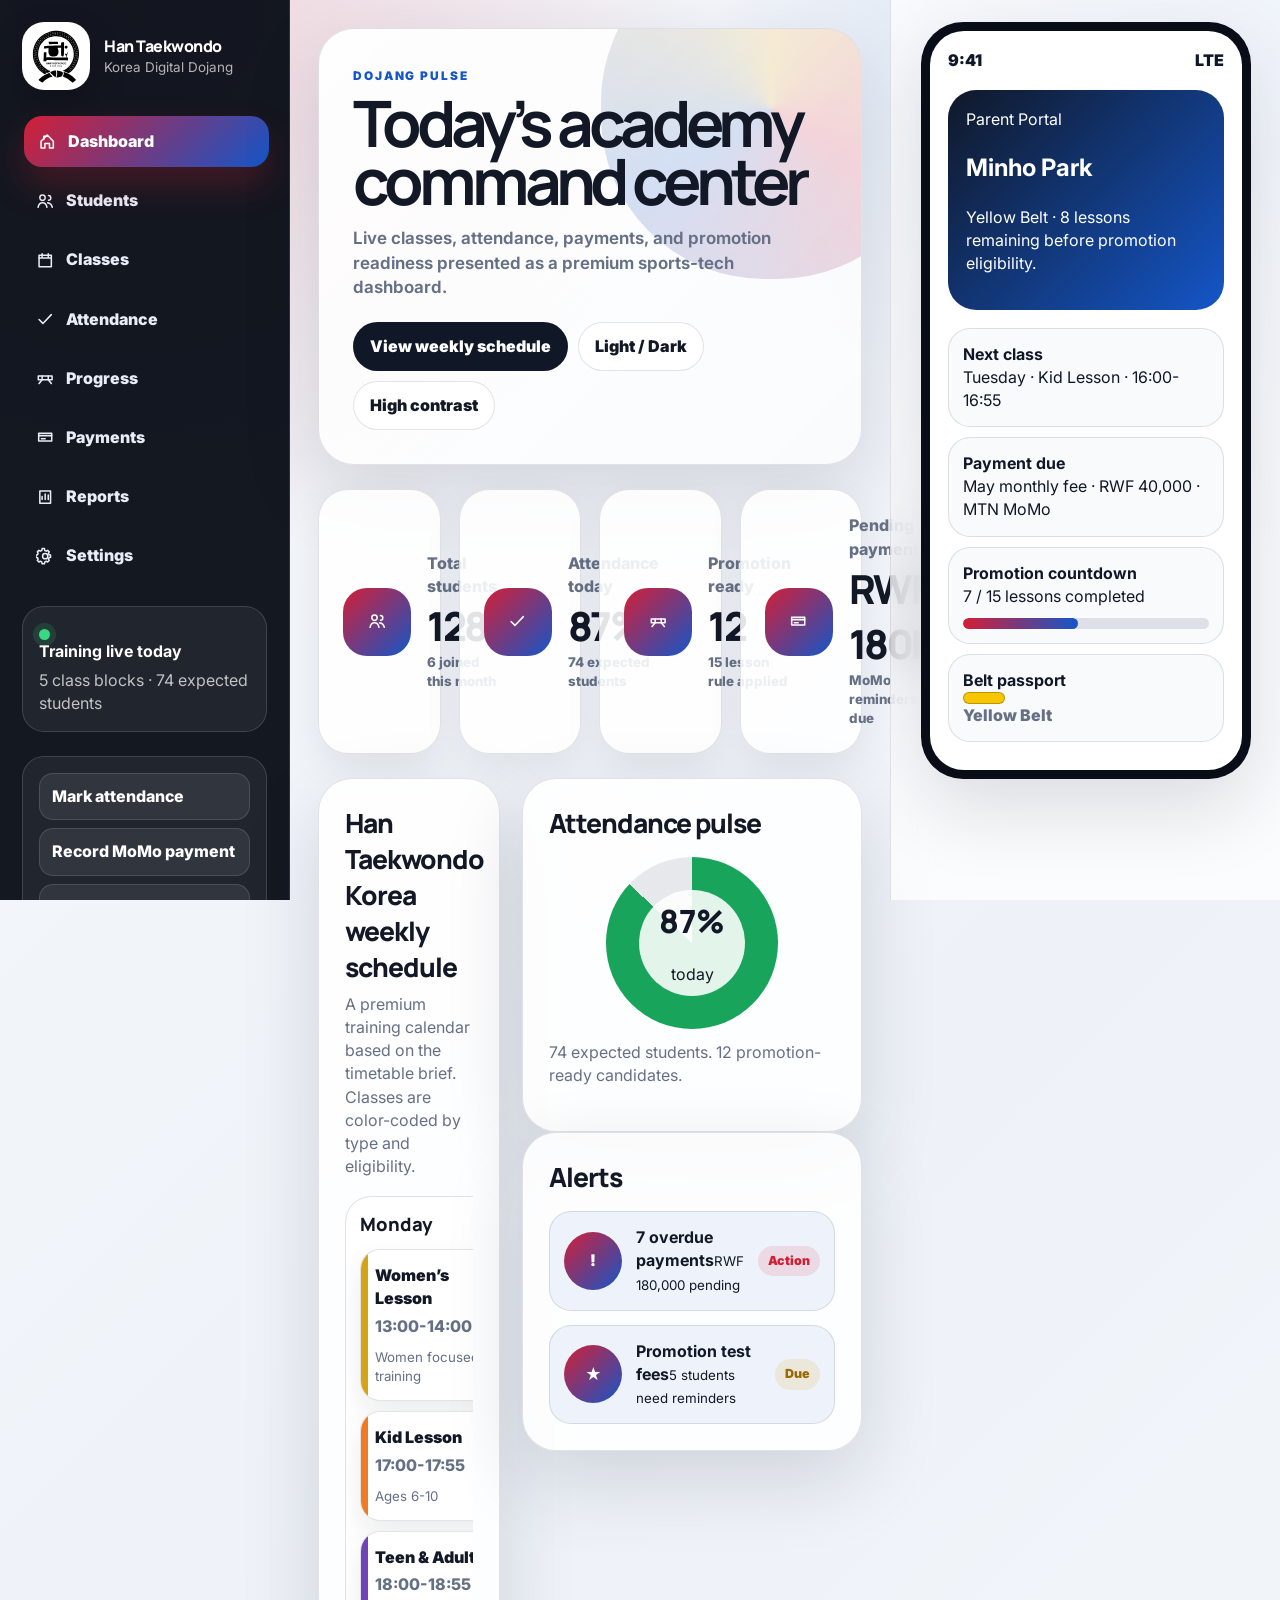
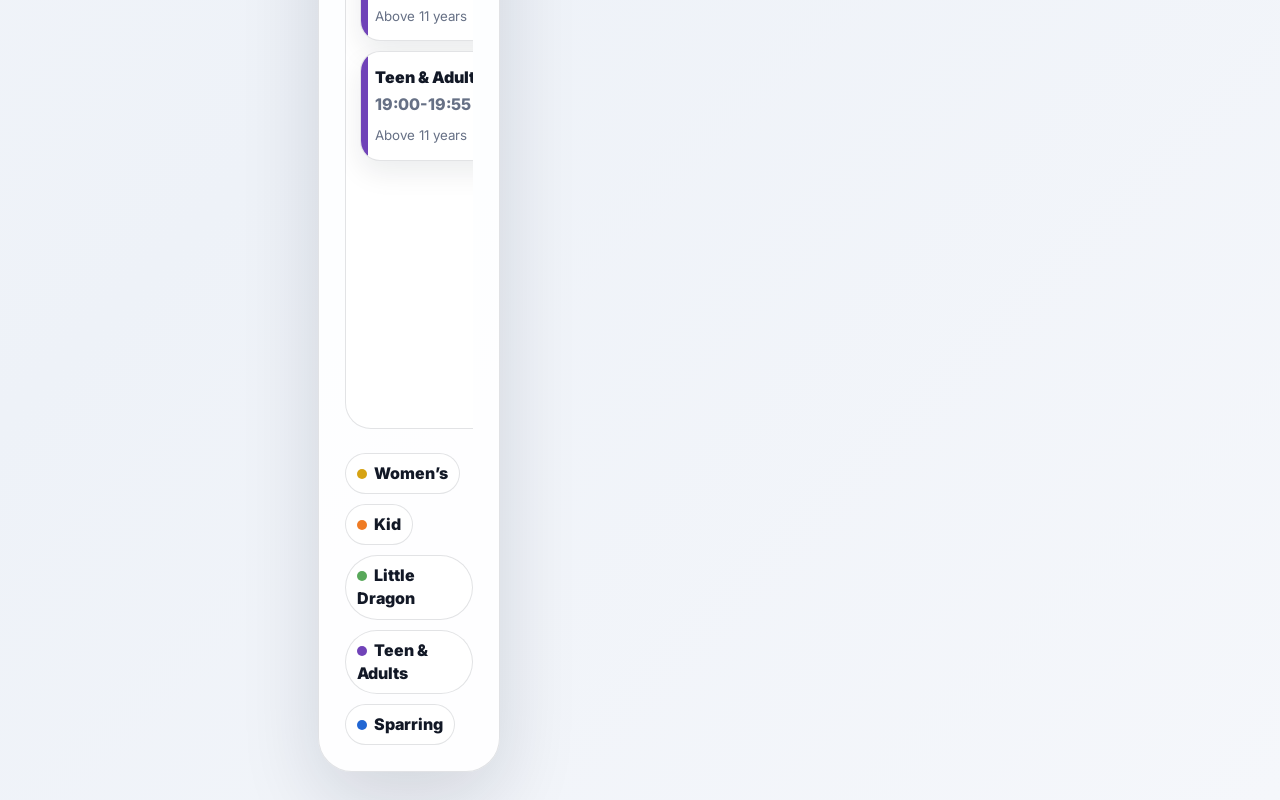
==== commit 39a796b5: "Add files via upload" ====
--- a/index.html
+++ b/index.html
@@ -2,144 +2,83 @@
 <html lang="en" data-theme="light">
 <head>
   <meta charset="utf-8" />
-  <meta name="viewport" content="width=device-width, initial-scale=1" />
+  <meta name="viewport" content="width=device-width, initial-scale=1, viewport-fit=cover" />
   <title>Han Taekwondo Korea | Digital Dojang</title>
-  <meta name="description" content="Premium, accessible Taekwondo academy management platform for Han Taekwondo Korea." />
+  <meta name="description" content="Premium responsive Taekwondo academy management platform for Han Taekwondo Korea." />
   <link rel="preconnect" href="https://fonts.googleapis.com">
   <link rel="preconnect" href="https://fonts.gstatic.com" crossorigin>
-  <link href="https://fonts.googleapis.com/css2?family=Inter:wght@400;500;600;700;800;900&family=Manrope:wght@500;600;700;800&display=swap" rel="stylesheet">
+  <link href="https://fonts.googleapis.com/css2?family=Inter:wght@400;500;600;700;800;900&family=Manrope:wght@600;700;800&display=swap" rel="stylesheet">
   <link rel="stylesheet" href="css/styles.css" />
 </head>
 <body>
-  <svg class="svg-sprite" aria-hidden="true" focusable="false">
-    <symbol id="icon-dashboard" viewBox="0 0 24 24"><path d="M4 13.2 12 5l8 8.2V21h-5v-5.8H9V21H4z"/><path d="M7.5 10.4V5.8h3"/></symbol>
-    <symbol id="icon-students" viewBox="0 0 24 24"><path d="M8.4 11.1a3.4 3.4 0 1 0 0-6.8 3.4 3.4 0 0 0 0 6.8Z"/><path d="M2.8 20.2c.7-3.8 2.6-5.7 5.6-5.7s4.9 1.9 5.6 5.7"/><path d="M16.1 10.8a2.8 2.8 0 1 0 0-5.6"/><path d="M15.4 14.7c2.6.3 4.3 2.1 5 5.5"/></symbol>
-    <symbol id="icon-attendance" viewBox="0 0 24 24"><path d="M5 4.5h14v15H5z"/><path d="M8 8h8M8 12h4"/><path d="m14 15.8 1.6 1.6 3.4-3.8"/></symbol>
-    <symbol id="icon-poomsae" viewBox="0 0 24 24"><path d="M12 3.2 5.8 6.7 12 10l6.2-3.3z"/><path d="M5.8 10.2 12 13.5l6.2-3.3"/><path d="M5.8 13.8 12 17.1l6.2-3.3"/><path d="M12 17.1v3.7"/></symbol>
-    <symbol id="icon-payments" viewBox="0 0 24 24"><path d="M3.8 7.2h16.4v10.6H3.8z"/><path d="M3.8 10.2h16.4"/><path d="M7.2 15h4.8"/></symbol>
-    <symbol id="icon-promotions" viewBox="0 0 24 24"><path d="M12 3.2 15 9l6 .9-4.4 4.2 1.1 6-5.7-3.1-5.7 3.1 1.1-6L3 9.9 9 9z"/></symbol>
-    <symbol id="icon-belts" viewBox="0 0 24 24"><path d="M3.5 9.5h17v5h-17z"/><path d="M8.2 9.5v5M15.8 9.5v5"/><path d="m8.2 14.5-3.4 4.2M15.8 14.5l3.4 4.2"/></symbol>
-    <symbol id="icon-classes" viewBox="0 0 24 24"><path d="M4 5.5h16v14H4z"/><path d="M8 3.5v4M16 3.5v4M4 9h16"/><path d="M8 13h3M13 13h3M8 16h3"/></symbol>
-    <symbol id="icon-parents" viewBox="0 0 24 24"><path d="M8.2 10.8a3 3 0 1 0 0-6 3 3 0 0 0 0 6Z"/><path d="M3.4 19.6c.6-3.4 2.2-5.1 4.8-5.1 1.5 0 2.7.6 3.5 1.8"/><path d="M16.6 12.2a2.7 2.7 0 1 0 0-5.4 2.7 2.7 0 0 0 0 5.4Z"/><path d="M12.3 19.6c.6-3.1 2-4.6 4.3-4.6s3.7 1.5 4.3 4.6"/></symbol>
-    <symbol id="icon-reports" viewBox="0 0 24 24"><path d="M5 4h14v16H5z"/><path d="M8 15.5v-4M12 15.5V8M16 15.5v-6"/></symbol>
-    <symbol id="icon-settings" viewBox="0 0 24 24"><path d="M12 15.4a3.4 3.4 0 1 0 0-6.8 3.4 3.4 0 0 0 0 6.8Z"/><path d="M19.4 13.5v-3l-2.1-.5a7.2 7.2 0 0 0-.8-1.9l1.1-1.9-2.1-2.1-1.9 1.1a7.2 7.2 0 0 0-1.9-.8L11.2 2h-3l-.5 2.1a7.2 7.2 0 0 0-1.9.8L3.9 3.8 1.8 5.9 2.9 7.8a7.2 7.2 0 0 0-.8 1.9L0 10.2v3l2.1.5c.2.7.5 1.3.8 1.9l-1.1 1.9 2.1 2.1 1.9-1.1c.6.3 1.2.6 1.9.8l.5 2.1h3l.5-2.1c.7-.2 1.3-.5 1.9-.8l1.9 1.1 2.1-2.1-1.1-1.9c.3-.6.6-1.2.8-1.9z" transform="translate(2 1) scale(.85)"/></symbol>
-    <symbol id="icon-momo" viewBox="0 0 24 24"><path d="M5 6.2h14a2 2 0 0 1 2 2v7.6a2 2 0 0 1-2 2H5a2 2 0 0 1-2-2V8.2a2 2 0 0 1 2-2Z"/><path d="M7 10.4h5.4M7 13.6h3M16.3 13.7a2 2 0 1 0 0-4 2 2 0 0 0 0 4Z"/></symbol>
+  <a class="skip-link" href="#main">Skip to main content</a>
+
+  <svg class="icon-sprite" aria-hidden="true" focusable="false">
+    <symbol id="icon-dashboard" viewBox="0 0 24 24"><path d="M4 12.1 12 4l8 8.1V21h-5v-6H9v6H4z"/><path d="M7.5 9.7V5.5h3"/></symbol>
+    <symbol id="icon-students" viewBox="0 0 24 24"><path d="M8.5 11a3.5 3.5 0 1 0 0-7 3.5 3.5 0 0 0 0 7Z"/><path d="M2.7 20c.7-4 2.7-6 5.8-6s5.1 2 5.8 6"/><path d="M16.3 10.7a3 3 0 1 0 0-6"/><path d="M15.3 14.2c3 .3 5 2.2 6 5.8"/></symbol>
+    <symbol id="icon-calendar" viewBox="0 0 24 24"><path d="M4 5.5h16v15H4z"/><path d="M8 3.5v4M16 3.5v4M4 9h16"/></symbol>
+    <symbol id="icon-payments" viewBox="0 0 24 24"><path d="M3.5 7h17v10h-17z"/><path d="M3.5 10h17M7 14h5"/></symbol>
+    <symbol id="icon-belt" viewBox="0 0 24 24"><path d="M3 9h18v5H3z"/><path d="M8 9v5m8-5v5M8 14l-4 5m12-5 4 5"/></symbol>
+    <symbol id="icon-check" viewBox="0 0 24 24"><path d="m4 12.5 5 5L20 6"/></symbol>
+    <symbol id="icon-report" viewBox="0 0 24 24"><path d="M5 4h14v16H5z"/><path d="M8 15v-4m4 4V8m4 7v-6"/></symbol>
+    <symbol id="icon-settings" viewBox="0 0 24 24"><circle cx="12" cy="12" r="3.4"/><path d="M19 13.5v-3l-2-.5-.8-1.8 1-1.8-2-2-1.8 1-1.9-.8L11 2H8l-.5 2.6-1.9.8-1.8-1-2 2 1 1.8L2 10l-2 .5v3l2 .5.8 1.8-1 1.8 2 2 1.8-1 1.9.8L8 22h3l.5-2.6 1.9-.8 1.8 1 2-2-1-1.8.8-1.8z"/></symbol>
+    <symbol id="icon-phone" viewBox="0 0 24 24"><path d="M8 2.8h8a2 2 0 0 1 2 2v14.4a2 2 0 0 1-2 2H8a2 2 0 0 1-2-2V4.8a2 2 0 0 1 2-2Z"/><path d="M10.5 18.2h3"/></symbol>
+    <symbol id="icon-spark" viewBox="0 0 24 24"><path d="m12 2 1.8 6.2L20 10l-6.2 1.8L12 18l-1.8-6.2L4 10l6.2-1.8z"/><path d="m19 16 .8 2.6L22 19l-2.2.4L19 22l-.8-2.6L16 19l2.2-.4z"/></symbol>
   </svg>
-
-  <a class="skip-link" href="#main">Skip to main content</a>
 
   <div class="app-shell">
     <aside class="sidebar" aria-label="Main navigation">
       <div class="brand">
-        <div class="brand-mark"><img src="assets/logo.svg" alt="Han Taekwondo Korea logo" /></div>
+        <div class="brand-logo">
+          <img src="assets/logo.svg" alt="Han Taekwondo Korea logo" />
+        </div>
         <div>
           <strong>Han Taekwondo</strong>
           <span>Korea Digital Dojang</span>
         </div>
       </div>
 
-      <nav class="main-nav">
-        <a class="active" href="#dashboard" aria-current="page"><svg><use href="#icon-dashboard"></use></svg>Dashboard</a>
-        <a href="#students"><svg><use href="#icon-students"></use></svg>Students</a>
-        <a href="#classes"><svg><use href="#icon-classes"></use></svg>Classes</a>
-        <a href="#payments"><svg><use href="#icon-payments"></use></svg>Payments</a>
-        <a href="#poomsae"><svg><use href="#icon-poomsae"></use></svg>Poomsae</a>
-        <a href="#attendance"><svg><use href="#icon-attendance"></use></svg>Attendance</a>
-        <a href="#reports"><svg><use href="#icon-reports"></use></svg>Reports</a>
-        <a href="#settings"><svg><use href="#icon-settings"></use></svg>Settings</a>
+      <nav class="main-nav" id="mainNav" aria-label="Primary">
+        <button class="active" data-view="dashboard"><svg><use href="#icon-dashboard"></use></svg><span>Dashboard</span></button>
+        <button data-view="students"><svg><use href="#icon-students"></use></svg><span>Students</span></button>
+        <button data-view="classes"><svg><use href="#icon-calendar"></use></svg><span>Classes</span></button>
+        <button data-view="attendance"><svg><use href="#icon-check"></use></svg><span>Attendance</span></button>
+        <button data-view="progress"><svg><use href="#icon-belt"></use></svg><span>Progress</span></button>
+        <button data-view="payments"><svg><use href="#icon-payments"></use></svg><span>Payments</span></button>
+        <button data-view="reports"><svg><use href="#icon-report"></use></svg><span>Reports</span></button>
+        <button data-view="settings"><svg><use href="#icon-settings"></use></svg><span>Settings</span></button>
       </nav>
 
-      <section class="quick-actions" aria-labelledby="quickActionsTitle">
-        <h2 id="quickActionsTitle">Quick Actions</h2>
-        <button type="button">Add Student</button>
-        <button type="button">Record MTN MoMo Payment</button>
-        <button type="button">Mark Attendance</button>
-        <button type="button">Schedule Grading</button>
+      <section class="dojo-pulse" aria-label="Dojang summary">
+        <span class="pulse-dot"></span>
+        <strong>Training live today</strong>
+        <span>5 class blocks · 74 expected students</span>
       </section>
 
-      <section class="instructor-card" aria-label="Signed in user">
-        <div class="avatar">MN</div>
-        <div>
-          <strong>Master Naphy</strong>
-          <span>Head Instructor</span>
-        </div>
+      <section class="quick-actions" aria-label="Quick actions">
+        <button>Mark attendance</button>
+        <button>Record MoMo payment</button>
+        <button>Schedule grading</button>
       </section>
     </aside>
 
     <main id="main" class="main-content" tabindex="-1">
-      <header class="top-header">
-        <div>
-          <p class="eyebrow">Production concept dashboard</p>
-          <h1>Operate every class, belt, payment, and parent touchpoint from one digital dojang.</h1>
-          <p>Built for instructor speed, parent clarity, and accessible academy operations.</p>
-        </div>
-
-        <div class="accessibility-controls" aria-label="Accessibility controls">
-          <button type="button" id="decreaseText" aria-label="Decrease text size">A−</button>
-          <button type="button" id="resetText" aria-label="Reset text size">A</button>
-          <button type="button" id="increaseText" aria-label="Increase text size">A+</button>
-          <button type="button" id="themeToggle" aria-pressed="false">Light / Dark</button>
-        </div>
-      </header>
-
-      <section id="dashboard" class="stat-grid" aria-label="Dashboard summary">
-        <article class="stat-card"><div class="stat-icon red"><svg><use href="#icon-students"></use></svg></div><div><span>Total Students</span><strong id="totalStudents">0</strong><small>Active academy members</small></div></article>
-        <article class="stat-card"><div class="stat-icon blue"><svg><use href="#icon-attendance"></use></svg></div><div><span>Attendance</span><strong id="attendanceRate">0%</strong><small>Weekly class attendance</small></div></article>
-        <article class="stat-card"><div class="stat-icon gold"><svg><use href="#icon-promotions"></use></svg></div><div><span>Promotion Ready</span><strong id="promotionsReady">0</strong><small>Minimum 15 lessons met</small></div></article>
-        <article class="stat-card"><div class="stat-icon charcoal"><svg><use href="#icon-momo"></use></svg></div><div><span>Payments Due</span><strong id="paymentsDue">0</strong><small>RWF reminders pending</small></div></article>
-      </section>
-
-      <section class="content-grid">
-        <article id="students" class="panel wide-panel">
-          <div class="panel-header"><div><p class="eyebrow">Student management</p><h2>Student command center</h2></div><a href="#">View all</a></div>
-          <div id="studentList" class="student-list"></div>
-        </article>
-
-        <article id="attendance" class="panel">
-          <div class="panel-header"><div><p class="eyebrow">Promotion readiness</p><h2>Readiness Engine</h2></div><a href="#">Review</a></div>
-          <div id="readinessPanel" class="readiness-panel"></div>
-        </article>
-
-        <article id="classes" class="panel">
-          <div class="panel-header"><div><p class="eyebrow">Role calendar</p><h2>Today’s classes</h2></div><a href="#">Calendar</a></div>
-          <div id="classList" class="class-list"></div>
-        </article>
-
-        <article id="payments" class="panel">
-          <div class="panel-header"><div><p class="eyebrow">MTN MoMo</p><h2>Payments</h2></div><a href="#">Invoices</a></div>
-          <div class="payment-overview"><div class="donut" aria-label="Payment status summary"><div><strong id="donutTotal">0</strong><span>Students</span></div></div><div id="paymentLegend" class="payment-legend"></div></div>
-        </article>
-
-        <article id="reports" class="panel">
-          <div class="panel-header"><div><p class="eyebrow">Academy operations</p><h2>Upcoming events</h2></div><a href="#">Events</a></div>
-          <div id="eventList" class="event-list"></div>
-        </article>
-
-        <article id="poomsae" class="panel full-width">
-          <div class="panel-header"><div><p class="eyebrow">Belt language</p><h2>Belt roadmap and poomsae library</h2></div><a href="#">Open library</a></div>
-          <div id="beltRoadmap" class="belt-roadmap"></div>
-          <div id="poomsaeList" class="poomsae-list"></div>
-        </article>
-      </section>
+      <header id="hero" class="hero"></header>
+      <section id="metrics" class="metrics" aria-label="Academy metrics"></section>
+      <section id="workspace" class="workspace" aria-live="polite"></section>
     </main>
 
-    <aside class="phone-column" aria-label="Parent app preview">
-      <div class="phone-heading"><p class="eyebrow">Parent-first portal</p><h2>Mobile preview</h2><p>Payments, class countdowns, attendance, and promotion progress in one parent view.</p></div>
-      <div class="phone-frame"><div class="phone-screen">
-        <header class="phone-top"><strong>9:41</strong><span>LTE</span></header>
-        <div class="phone-toolbar"><button type="button" aria-label="Open menu"><svg><use href="#icon-dashboard"></use></svg></button><img src="assets/logo.svg" alt="" /><button type="button" aria-label="Notifications"><svg><use href="#icon-reports"></use></svg></button></div>
-        <section class="phone-hero"><span>Parent Portal</span><h3>Hello, Amina’s family</h3><p>Next class in 2 days. Promotion test countdown active.</p></section>
-        <div id="phoneChildCard" class="phone-card child-card"></div>
-        <section class="phone-section"><div class="phone-section-header"><h3>Upcoming Classes</h3><a href="#">View</a></div><div id="phoneClasses" class="phone-stack"></div></section>
-        <section class="phone-section"><div class="phone-section-header"><h3>Payment Reminders</h3><a href="#">Pay</a></div><div id="phonePayments" class="phone-stack"></div></section>
-        <section class="phone-section announcement"><strong>Promotion Countdown</strong><span>11 lessons completed. 4 lessons remaining before grading eligibility.</span></section>
-        <nav class="phone-nav" aria-label="Parent app navigation"><a class="active" href="#">Home</a><a href="#">Classes</a><a href="#">Pay</a><a href="#">Progress</a></nav>
-      </div></div>
-      <div id="settings" class="phone-controls"><button type="button" id="phoneTheme">Toggle dark mode</button><button type="button" id="phoneText">Increase text size</button><button type="button" id="highContrast">High contrast mode</button></div>
-    </aside>
+    <aside id="parentPanel" class="parent-panel" aria-label="Parent mobile preview"></aside>
   </div>
 
-  <footer class="footer">Han Taekwondo Korea Digital Dojang. Production UI foundation prototype.</footer>
+  <nav class="mobile-nav" id="mobileNav" aria-label="Mobile navigation">
+    <button class="active" data-view="dashboard">Home</button>
+    <button data-view="classes">Classes</button>
+    <button data-view="students">Students</button>
+    <button data-view="progress">Progress</button>
+    <button data-view="payments">Pay</button>
+  </nav>
+
   <script src="js/app.js"></script>
 </body>
 </html>
--- a/css/styles.css
+++ b/css/styles.css
@@ -1,736 +1,834 @@
- :root {
-  --bg: #f6f7fb;
-  --surface: #ffffff;
-  --surface-soft: #f9fafb;
-  --text: #111827;
-  --muted: #4b5563;
-  --border: #d7dce5;
-  --primary: #d82732;
-  --primary-dark: #b91c1c;
-  --blue: #2f75d6;
-  --green: #39a854;
-  --purple: #9b44dc;
-  --orange: #d97706;
-  --shadow: 0 8px 24px rgba(15, 23, 42, 0.08);
-  --radius: 14px;
+:root {
+  --han-red: #d31f36;
+  --han-blue: #1456c8;
+  --charcoal: #101828;
+  --ink: #121826;
+  --muted: #667085;
+  --line: rgba(16, 24, 40, .12);
+  --page: #f5f7fb;
+  --card: rgba(255, 255, 255, .88);
+  --card-strong: #ffffff;
+  --soft: #eef3fb;
+  --gold: #d39a16;
+  --green: #19a45b;
+  --orange: #ef7b24;
+  --purple: #7043b8;
+  --shadow: 0 28px 80px rgba(16, 24, 40, .14);
+  --shadow-soft: 0 14px 36px rgba(16, 24, 40, .08);
+  --radius: 28px;
   --font-scale: 1;
 }
 
 html[data-theme="dark"] {
-  --bg: #111827;
-  --surface: #1f2937;
-  --surface-soft: #273244;
-  --text: #f9fafb;
-  --muted: #d1d5db;
-  --border: #4b5563;
+  --page: #070a12;
+  --card: rgba(18, 25, 39, .9);
+  --card-strong: #111827;
+  --soft: #121b2b;
+  --ink: #f6f8ff;
+  --muted: #bac4d6;
+  --line: rgba(255, 255, 255, .14);
+  --shadow: 0 28px 80px rgba(0,0,0,.45);
+}
+
+html.high-contrast {
+  --page: #ffffff;
+  --card: #ffffff;
+  --card-strong: #ffffff;
+  --soft: #ffffff;
+  --ink: #000000;
+  --muted: #111111;
+  --line: #000000;
   --shadow: none;
-}
-
-html.high-contrast {
-  --bg: #ffffff;
-  --surface: #ffffff;
-  --surface-soft: #ffffff;
-  --text: #000000;
-  --muted: #111111;
-  --border: #000000;
-  --primary: #a00000;
-  --shadow: none;
-}
-
-* { box-sizing: border-box; }
+  --shadow-soft: none;
+}
+
+* {
+  box-sizing: border-box;
+}
+
+html {
+  scroll-behavior: smooth;
+}
 
 body {
   margin: 0;
-  background: var(--bg);
-  color: var(--text);
-  font-family: Arial, Helvetica, sans-serif;
+  min-width: 320px;
+  background:
+    radial-gradient(circle at 10% 0%, rgba(211, 31, 54, .16), transparent 36rem),
+    radial-gradient(circle at 100% 0%, rgba(20, 86, 200, .18), transparent 35rem),
+    linear-gradient(135deg, var(--page), #eef2f8 55%, var(--page));
+  color: var(--ink);
+  font-family: Inter, Manrope, system-ui, -apple-system, BlinkMacSystemFont, "Segoe UI", sans-serif;
   font-size: calc(16px * var(--font-scale));
-  line-height: 1.5;
-}
-
-button, input, select { font: inherit; }
-a { color: #0057b8; font-weight: 700; text-decoration: none; }
-a:hover { text-decoration: underline; }
+  line-height: 1.45;
+}
+
+button {
+  font: inherit;
+  cursor: pointer;
+}
+
+svg {
+  width: 1.15em;
+  height: 1.15em;
+  fill: none;
+  stroke: currentColor;
+  stroke-width: 2;
+  stroke-linecap: round;
+  stroke-linejoin: round;
+}
+
+.icon-sprite {
+  position: absolute;
+  width: 0;
+  height: 0;
+  overflow: hidden;
+}
 
 .skip-link {
   position: absolute;
-  top: -4rem;
   left: 1rem;
-  background: #0057b8;
+  top: -5rem;
+  background: var(--han-blue);
   color: white;
-  padding: .75rem 1rem;
-  border-radius: .5rem;
-  z-index: 99;
-}
-
-.skip-link:focus { top: 1rem; }
+  padding: .8rem 1rem;
+  border-radius: 999px;
+  z-index: 100;
+}
+
+.skip-link:focus {
+  top: 1rem;
+}
 
 :focus-visible {
-  outline: 4px solid #005fcc;
-  outline-offset: 3px;
+  outline: 4px solid rgba(20, 86, 200, .28);
+  outline-offset: 2px;
 }
 
 .app-shell {
-  min-height: calc(100vh - 44px);
-  display: grid;
-  grid-template-columns: 240px minmax(0, 1fr) 360px;
+  min-height: 100vh;
+  display: grid;
+  grid-template-columns: 290px minmax(0, 1fr) 390px;
 }
 
 .sidebar {
-  background: var(--surface);
-  border-right: 1px solid var(--border);
-  padding: 1rem;
-  display: flex;
-  flex-direction: column;
-  gap: 1.25rem;
+  position: sticky;
+  top: 0;
+  height: 100vh;
+  overflow: auto;
+  background: rgba(7, 12, 22, .95);
+  color: white;
+  padding: 22px;
+  border-right: 1px solid rgba(255,255,255,.12);
 }
 
 .brand {
-  display: grid;
-  justify-items: center;
-  text-align: center;
-  gap: .75rem;
-  padding: .75rem .5rem 1rem;
-}
-
-.brand img {
-  width: 112px;
-  height: 112px;
-  object-fit: contain;
-  border-radius: 50%;
-}
-
-.brand strong {
-  display: block;
-  font-size: 1.15rem;
-}
-
-.brand span {
-  display: block;
-  color: var(--muted);
-  font-size: .9rem;
-}
-
-.main-nav {
-  display: grid;
-  gap: .4rem;
-}
-
-.main-nav a {
   display: flex;
   align-items: center;
-  gap: .75rem;
-  color: var(--text);
-  padding: .8rem .9rem;
-  border-radius: .7rem;
-  font-weight: 800;
-}
-
-.main-nav a.active,
-.main-nav a:hover {
-  background: linear-gradient(180deg, #e9343f, #c71f2b);
-  color: white;
-  text-decoration: none;
-}
-
-.quick-actions {
-  border: 1px solid var(--border);
-  border-radius: var(--radius);
-  padding: 1rem;
-  box-shadow: var(--shadow);
-  margin-top: auto;
-}
-
-.quick-actions h2 {
-  font-size: 1rem;
-  margin: 0 0 .7rem;
-}
-
-.quick-actions button {
-  display: block;
+  gap: 14px;
+  margin-bottom: 26px;
+}
+
+.brand-logo {
+  width: 68px;
+  height: 68px;
+  border-radius: 22px;
+  background: white;
+  display: grid;
+  place-items: center;
+  box-shadow: 0 18px 36px rgba(0,0,0,.22);
+}
+
+.brand-logo img {
+  width: 56px;
+  height: 56px;
+  object-fit: contain;
+}
+
+.brand strong {
+  display: block;
+  font-family: Manrope, Inter, sans-serif;
+  font-weight: 900;
+  letter-spacing: -.03em;
+}
+
+.brand span {
+  display: block;
+  color: rgba(255,255,255,.68);
+  font-size: .84rem;
+}
+
+.main-nav {
+  display: grid;
+  gap: 8px;
+}
+
+.main-nav button {
   width: 100%;
   border: 0;
   background: transparent;
-  color: var(--text);
+  color: #e8edf7;
+  display: flex;
+  align-items: center;
+  gap: 12px;
+  padding: 14px;
+  border-radius: 18px;
+  font-weight: 850;
   text-align: left;
-  padding: .45rem 0;
-  cursor: pointer;
-}
-
-.instructor-card {
+  transition: .2s ease;
+}
+
+.main-nav button:hover,
+.main-nav button.active {
+  background: linear-gradient(135deg, var(--han-red), var(--han-blue));
+  color: white;
+  box-shadow: 0 18px 35px rgba(211, 31, 54, .25);
+  transform: translateX(2px);
+}
+
+.dojo-pulse,
+.quick-actions {
+  margin-top: 24px;
+  border: 1px solid rgba(255,255,255,.14);
+  border-radius: 22px;
+  padding: 16px;
+  background: rgba(255,255,255,.06);
+}
+
+.pulse-dot {
+  width: .7rem;
+  height: .7rem;
+  border-radius: 50%;
+  display: inline-block;
+  background: #38d982;
+  box-shadow: 0 0 0 6px rgba(56, 217, 130, .14);
+  margin-right: .5rem;
+}
+
+.dojo-pulse strong,
+.dojo-pulse span {
+  display: block;
+}
+
+.dojo-pulse span {
+  color: rgba(255,255,255,.72);
+  margin-top: 6px;
+}
+
+.quick-actions {
+  display: grid;
+  gap: 8px;
+}
+
+.quick-actions button {
+  border: 1px solid rgba(255,255,255,.12);
+  background: rgba(255,255,255,.08);
+  color: white;
+  padding: 11px 12px;
+  border-radius: 14px;
+  font-weight: 800;
+  text-align: left;
+}
+
+.main-content {
+  padding: 28px;
+  min-width: 0;
+}
+
+.hero {
+  position: relative;
+  overflow: hidden;
+  border: 1px solid var(--line);
+  border-radius: 36px;
+  background: linear-gradient(135deg, rgba(255,255,255,.96), rgba(255,255,255,.64));
+  box-shadow: var(--shadow);
+  padding: 34px;
+  min-height: 250px;
+}
+
+html[data-theme="dark"] .hero {
+  background: linear-gradient(135deg, rgba(18,25,39,.96), rgba(18,25,39,.7));
+}
+
+.hero::after {
+  content: "";
+  position: absolute;
+  right: -80px;
+  top: -90px;
+  width: 340px;
+  height: 340px;
+  border-radius: 48%;
+  background: conic-gradient(from 120deg, var(--han-red), var(--han-blue), var(--gold), var(--han-red));
+  opacity: .18;
+}
+
+.hero-kicker {
+  position: relative;
+  z-index: 1;
+  text-transform: uppercase;
+  letter-spacing: .16em;
+  font-weight: 950;
+  color: var(--han-blue);
+  font-size: .74rem;
+}
+
+.hero h1 {
+  position: relative;
+  z-index: 1;
+  font-family: Manrope, Inter, sans-serif;
+  font-size: clamp(2.3rem, 5vw, 5.8rem);
+  line-height: .9;
+  letter-spacing: -.08em;
+  max-width: 930px;
+  margin: .5rem 0 .8rem;
+}
+
+.hero p {
+  position: relative;
+  z-index: 1;
+  max-width: 760px;
+  color: var(--muted);
+  font-weight: 650;
+  font-size: 1.06rem;
+}
+
+.hero-actions {
+  position: relative;
+  z-index: 1;
   display: flex;
-  gap: .75rem;
+  gap: 10px;
+  flex-wrap: wrap;
+  margin-top: 22px;
+}
+
+.pill-btn {
+  border: 1px solid var(--line);
+  background: var(--charcoal);
+  color: white;
+  padding: 12px 16px;
+  border-radius: 999px;
+  font-weight: 900;
+}
+
+.pill-btn.light {
+  background: white;
+  color: var(--ink);
+}
+
+.metrics {
+  display: grid;
+  grid-template-columns: repeat(4, minmax(0, 1fr));
+  gap: 18px;
+  margin: 24px 0;
+}
+
+.metric-card {
+  border: 1px solid var(--line);
+  border-radius: 30px;
+  background: var(--card);
+  box-shadow: var(--shadow-soft);
+  padding: 24px;
+  display: grid;
+  grid-template-columns: 68px 1fr;
+  gap: 16px;
   align-items: center;
-  border: 1px solid var(--border);
-  border-radius: var(--radius);
-  padding: .8rem;
-}
-
-.avatar {
-  width: 44px;
-  height: 44px;
+}
+
+.metric-icon {
+  width: 68px;
+  height: 68px;
+  border-radius: 24px;
+  display: grid;
+  place-items: center;
+  color: white;
+  background: linear-gradient(135deg, var(--han-red), var(--han-blue));
+}
+
+.metric-card strong {
+  display: block;
+  font: 900 2.5rem Manrope, Inter, sans-serif;
+  letter-spacing: -.06em;
+}
+
+.metric-card span,
+.metric-card small {
+  display: block;
+  color: var(--muted);
+  font-weight: 800;
+}
+
+.workspace {
+  min-height: 520px;
+}
+
+.screen-grid {
+  display: grid;
+  grid-template-columns: 1.35fr .65fr;
+  gap: 22px;
+}
+
+.panel {
+  border: 1px solid var(--line);
+  border-radius: 34px;
+  background: var(--card);
+  box-shadow: var(--shadow);
+  padding: 26px;
+  overflow: hidden;
+}
+
+.panel h2 {
+  font: 900 1.65rem Manrope, Inter, sans-serif;
+  letter-spacing: -.04em;
+  margin: 0 0 16px;
+}
+
+.panel-subtitle {
+  color: var(--muted);
+  margin: -8px 0 18px;
+}
+
+.calendar-board {
+  display: grid;
+  grid-template-columns: repeat(5, minmax(185px, 1fr));
+  gap: 14px;
+  overflow: auto;
+  padding-bottom: 8px;
+}
+
+.day-column {
+  min-width: 185px;
+  border: 1px solid var(--line);
+  border-radius: 26px;
+  background: rgba(255,255,255,.58);
+  padding: 14px;
+}
+
+html[data-theme="dark"] .day-column {
+  background: rgba(255,255,255,.05);
+}
+
+.day-column h3 {
+  margin: 0 0 12px;
+  font: 900 1.15rem Manrope, Inter, sans-serif;
+}
+
+.lesson-card {
+  position: relative;
+  margin: 10px 0;
+  padding: 14px;
+  border-radius: 20px;
+  border: 1px solid var(--line);
+  background: var(--card-strong);
+  box-shadow: 0 12px 28px rgba(16, 24, 40, .08);
+  overflow: hidden;
+  transition: .2s ease;
+}
+
+.lesson-card:hover {
+  transform: translateY(-2px);
+}
+
+.lesson-card::before {
+  content: "";
+  position: absolute;
+  inset: 0 auto 0 0;
+  width: 7px;
+  background: var(--class-color);
+}
+
+.lesson-card strong {
+  display: block;
+  font-weight: 950;
+}
+
+.lesson-card span {
+  display: block;
+  color: var(--muted);
+  font-weight: 800;
+  margin-top: 4px;
+}
+
+.lesson-card small {
+  display: block;
+  color: var(--muted);
+  margin-top: 10px;
+}
+
+.women { --class-color: #d6a313; }
+.kid { --class-color: #ef7b24; }
+.dragon { --class-color: #58a85a; }
+.teen { --class-color: #7043b8; }
+.sparring { --class-color: #2166d3; }
+
+.legend-row {
+  display: flex;
+  flex-wrap: wrap;
+  gap: 10px;
+  margin-top: 16px;
+}
+
+.legend-pill {
+  border: 1px solid var(--line);
+  border-radius: 999px;
+  padding: 8px 11px;
+  background: var(--card-strong);
+  font-weight: 850;
+}
+
+.legend-pill i {
+  display: inline-block;
+  width: 10px;
+  height: 10px;
   border-radius: 50%;
+  background: var(--class-color);
+  margin-right: 7px;
+}
+
+.student-grid {
+  display: grid;
+  gap: 14px;
+}
+
+.student-card {
+  display: grid;
+  grid-template-columns: 58px 1fr auto;
+  gap: 14px;
+  align-items: center;
+  padding: 14px;
+  border-radius: 22px;
+  background: var(--soft);
+  border: 1px solid var(--line);
+}
+
+.avatar-dot {
+  width: 58px;
+  height: 58px;
+  border-radius: 50%;
   display: grid;
   place-items: center;
-  background: #e5e7eb;
-  color: #111827;
+  background: linear-gradient(135deg, var(--han-red), var(--han-blue));
+  color: white;
+  font-weight: 950;
+}
+
+.belt-tag {
+  display: inline-flex;
+  align-items: center;
+  gap: 8px;
+  color: var(--muted);
+  font-weight: 850;
+}
+
+.belt-mark {
+  width: 42px;
+  height: 12px;
+  border-radius: 99px;
+  border: 1px solid rgba(0,0,0,.25);
+  display: inline-block;
+  background: white;
+}
+
+.belt-white { background: white; }
+.belt-yellow { background: #f7c600; }
+.belt-green-stripe { background: linear-gradient(90deg,#f7c600 0 42%,#19a45b 42% 58%,#f7c600 58%); }
+.belt-blue-stripe { background: linear-gradient(90deg,#19a45b 0 42%,#1456c8 42% 58%,#19a45b 58%); }
+.belt-blue { background: #1456c8; }
+.belt-red { background: #d31f36; }
+.belt-black { background: #111; }
+
+.progress {
+  height: 11px;
+  border-radius: 99px;
+  background: rgba(102,112,133,.18);
+  overflow: hidden;
+  margin-top: 10px;
+}
+
+.progress i {
+  display: block;
+  height: 100%;
+  border-radius: inherit;
+  background: linear-gradient(90deg, var(--han-red), var(--han-blue));
+}
+
+.ring {
+  width: 172px;
+  height: 172px;
+  border-radius: 50%;
+  display: grid;
+  place-items: center;
+  background: conic-gradient(var(--green) 0 87%, rgba(102,112,133,.15) 87%);
+  margin: 12px auto 20px;
+}
+
+.ring div {
+  width: 106px;
+  height: 106px;
+  border-radius: 50%;
+  background: var(--card);
+  display: grid;
+  place-items: center;
+  text-align: center;
+}
+
+.ring strong {
+  font: 900 2rem Manrope;
+}
+
+.invoice-table {
+  width: 100%;
+  border-collapse: collapse;
+}
+
+.invoice-table th,
+.invoice-table td {
+  text-align: left;
+  border-bottom: 1px solid var(--line);
+  padding: 13px 8px;
+}
+
+.status {
+  border-radius: 999px;
+  padding: 6px 10px;
   font-weight: 900;
-}
-
-.instructor-card span {
-  display: block;
+  font-size: .78rem;
+}
+
+.status.red { background: rgba(211,31,54,.12); color: var(--han-red); }
+.status.green { background: rgba(25,164,91,.12); color: var(--green); }
+.status.gold { background: rgba(211,154,22,.14); color: #9a6a00; }
+.status.blue { background: rgba(20,86,200,.12); color: var(--han-blue); }
+
+.belt-road {
+  display: flex;
+  gap: 12px;
+  overflow: auto;
+  padding: 8px 0 18px;
+}
+
+.belt-step {
+  min-width: 145px;
+  border: 1px solid var(--line);
+  border-radius: 22px;
+  background: var(--card-strong);
+  padding: 14px;
+}
+
+.belt-step strong,
+.belt-step small {
+  display: block;
+}
+
+.belt-step small {
   color: var(--muted);
-}
-
-.main-content {
-  padding: 2rem;
-  min-width: 0;
-}
-
-.top-header {
+  margin-top: 6px;
+}
+
+.parent-panel {
+  position: sticky;
+  top: 0;
+  height: 100vh;
+  overflow: auto;
+  padding: 22px;
+  background: rgba(255,255,255,.72);
+  border-left: 1px solid var(--line);
+  backdrop-filter: blur(20px);
+}
+
+html[data-theme="dark"] .parent-panel {
+  background: rgba(7,10,18,.78);
+}
+
+.phone-shell {
+  background: #080d18;
+  border-radius: 42px;
+  padding: 9px;
+  max-width: 330px;
+  margin: auto;
+  box-shadow: var(--shadow);
+}
+
+.phone-screen {
+  background: white;
+  color: #101828;
+  border-radius: 34px;
+  min-height: 690px;
+  padding: 18px;
+  overflow: hidden;
+}
+
+.phone-top {
   display: flex;
   justify-content: space-between;
-  align-items: start;
-  gap: 1rem;
-  margin-bottom: 1.7rem;
-}
-
-.top-header h1 {
-  font-size: clamp(1.8rem, 3vw, 2.4rem);
-  margin: 0 0 .25rem;
-}
-
-.top-header p {
-  color: var(--muted);
-  margin: 0;
-}
-
-.accessibility-controls {
+  font-weight: 900;
+}
+
+.child-hero {
+  background: linear-gradient(135deg, #101828, #1456c8);
+  color: white;
+  border-radius: 28px;
+  padding: 18px;
+  margin: 18px 0;
+}
+
+.phone-card {
+  border: 1px solid rgba(16,24,40,.12);
+  border-radius: 22px;
+  padding: 14px;
+  margin: 10px 0;
+  background: #f8fafc;
+}
+
+.phone-card strong,
+.phone-card span {
+  display: block;
+}
+
+.access-row {
   display: flex;
-  gap: .5rem;
+  gap: 8px;
   flex-wrap: wrap;
-}
-
-.accessibility-controls button,
-.phone-controls button {
-  border: 1px solid var(--border);
-  background: var(--surface);
-  color: var(--text);
-  border-radius: .75rem;
-  padding: .65rem .85rem;
-  cursor: pointer;
-  box-shadow: var(--shadow);
-  font-weight: 800;
-}
-
-.stat-grid {
-  display: grid;
-  grid-template-columns: repeat(4, 1fr);
-  gap: .9rem;
-  margin-bottom: 1.5rem;
-}
-
-.stat-card {
-  display: flex;
-  align-items: center;
-  gap: 1rem;
-  background: var(--surface);
-  border: 1px solid var(--border);
-  border-radius: var(--radius);
-  padding: 1.2rem;
-  box-shadow: var(--shadow);
-}
-
-.stat-icon {
-  width: 54px;
-  height: 54px;
-  border-radius: .8rem;
-  display: grid;
-  place-items: center;
-  color: white;
-  font-size: 1.6rem;
-  flex: 0 0 auto;
-}
-
-.stat-icon.red { background: var(--primary); }
-.stat-icon.blue { background: var(--blue); }
-.stat-icon.green { background: var(--green); }
-.stat-icon.purple { background: var(--purple); }
-
-.stat-card span {
-  font-weight: 800;
-}
-
-.stat-card strong {
-  display: block;
-  font-size: 2rem;
-  line-height: 1;
-  margin: .25rem 0 .35rem;
-}
-
-.positive { color: #16783a; }
-.warning { color: var(--orange); }
-.link-like { color: #0057b8; }
-
-.content-grid {
-  display: grid;
-  grid-template-columns: 1fr 1fr;
-  gap: 1.25rem;
-}
-
-.panel {
-  background: var(--surface);
-  border: 1px solid var(--border);
-  border-radius: var(--radius);
-  padding: 1.2rem;
-  box-shadow: var(--shadow);
-}
-
-.full-width {
-  grid-column: 1 / -1;
-}
-
-.panel-header {
-  display: flex;
-  justify-content: space-between;
-  align-items: center;
-  gap: .8rem;
-  margin-bottom: 1rem;
-}
-
-.panel-header h2 {
-  font-size: 1.25rem;
-  margin: 0;
-}
-
-.student-list,
-.class-list,
-.event-list,
-.poomsae-list {
-  display: grid;
-  gap: .75rem;
-}
-
-.student-row,
-.class-row,
-.event-item,
-.poomsae-card {
-  display: grid;
-  align-items: center;
-  gap: .8rem;
-  border-bottom: 1px solid var(--border);
-  padding: .7rem 0;
-}
-
-.student-row {
-  grid-template-columns: 52px 1fr auto auto;
-}
-
-.student-row:last-child,
-.class-row:last-child,
-.event-item:last-child,
-.poomsae-card:last-child {
-  border-bottom: 0;
-}
-
-.student-photo {
-  width: 52px;
-  height: 52px;
-  border-radius: 50%;
-  display: grid;
-  place-items: center;
-  background: #e0f2fe;
+  margin-top: 16px;
+}
+
+.access-row button {
+  border: 1px solid var(--line);
+  border-radius: 999px;
+  padding: 10px 12px;
+  background: var(--card-strong);
+  color: var(--ink);
   font-weight: 900;
 }
 
-.student-meta strong,
-.class-row strong,
-.event-item strong,
-.poomsae-card strong {
-  display: block;
-}
-
-.student-meta span,
-.class-row span,
-.event-item span,
-.poomsae-card span {
-  display: block;
-  color: var(--muted);
-}
-
-.belt {
-  display: inline-flex;
-  align-items: center;
-  gap: .35rem;
-}
-
-.belt-mark {
-  width: 28px;
-  height: 9px;
-  border-radius: 99px;
-  display: inline-block;
-  border: 1px solid #333;
-}
-
-.belt-white { background: white; }
-.belt-yellow { background: #facc15; }
-.belt-green { background: #22c55e; }
-.belt-blue { background: #2563eb; }
-.belt-red { background: #ef4444; }
-.belt-black { background: #111827; }
-
-.class-row {
-  grid-template-columns: 80px 1fr auto;
-}
-
-.class-time {
-  color: var(--primary);
-  font-weight: 900;
-}
-
-.status {
-  border-radius: 999px;
-  padding: .35rem .65rem;
-  font-weight: 800;
-  white-space: nowrap;
-}
-
-.status.green {
-  background: #dcfce7;
-  color: #166534;
-}
-
-.status.blue {
-  background: #dbeafe;
-  color: #1d4ed8;
-}
-
-.payment-overview {
-  display: grid;
-  grid-template-columns: 180px 1fr;
-  gap: 1.5rem;
-  align-items: center;
-}
-
-.donut {
-  width: 160px;
-  height: 160px;
-  border-radius: 50%;
-  background: conic-gradient(#39a854 0 69%, #f5b400 69% 89%, #ef4444 89% 100%);
-  display: grid;
-  place-items: center;
-}
-
-.donut > div {
-  width: 92px;
-  height: 92px;
-  border-radius: 50%;
-  background: var(--surface);
-  display: grid;
-  place-items: center;
-  text-align: center;
-}
-
-.donut strong {
-  font-size: 1.7rem;
-}
-
-.payment-legend {
-  display: grid;
-  gap: .75rem;
-}
-
-.legend-row {
-  display: flex;
-  justify-content: space-between;
-  gap: 1rem;
-}
-
-.legend-dot {
-  width: .8rem;
-  height: .8rem;
-  border-radius: 50%;
-  display: inline-block;
-  margin-right: .45rem;
-}
-
-.event-item {
-  grid-template-columns: 58px 1fr auto;
-}
-
-.date-badge {
-  border: 1px solid var(--border);
-  border-radius: .65rem;
-  overflow: hidden;
-  text-align: center;
-  background: var(--surface-soft);
-}
-
-.date-badge span {
-  background: var(--primary);
-  color: white;
-  display: block;
-  font-size: .75rem;
-  font-weight: 900;
-  padding: .15rem;
-}
-
-.date-badge strong {
-  font-size: 1.3rem;
-  padding: .2rem;
-}
-
-.poomsae-list {
-  grid-template-columns: repeat(3, 1fr);
-}
-
-.poomsae-card {
-  border: 1px solid var(--border);
-  border-radius: var(--radius);
-  padding: 1rem;
-  background: var(--surface-soft);
-}
-
-.phone-column {
-  background: var(--surface);
-  border-left: 1px solid var(--border);
-  padding: 2rem 1.25rem;
-}
-
-.phone-heading {
-  margin-bottom: 1rem;
-}
-
-.phone-heading h2 {
-  margin: 0 0 .25rem;
-}
-
-.phone-heading p {
-  color: var(--muted);
-  margin: 0;
-}
-
-.phone-frame {
-  max-width: 315px;
-  margin: 0 auto;
-  background: #111;
-  border-radius: 38px;
-  padding: .55rem;
-  box-shadow: var(--shadow);
-}
-
-.phone-screen {
-  background: var(--surface);
-  color: var(--text);
-  border-radius: 30px;
-  min-height: 720px;
-  overflow: hidden;
-  border: 1px solid var(--border);
-}
-
-.phone-top,
-.phone-toolbar {
-  display: flex;
-  align-items: center;
-  justify-content: space-between;
-  padding: .8rem 1rem;
-}
-
-.phone-toolbar button {
-  background: transparent;
-  border: 0;
-  font-size: 1.4rem;
-  cursor: pointer;
-  color: var(--text);
-}
-
-.phone-toolbar img {
-  width: 44px;
-  height: 44px;
-}
-
-.phone-section {
-  padding: 0 1rem 1rem;
-}
-
-.phone-section h3 {
-  margin: 0;
-}
-
-.phone-section p {
-  color: var(--muted);
-  margin: .2rem 0 0;
-}
-
-.phone-section-header {
-  display: flex;
-  align-items: center;
-  justify-content: space-between;
-}
-
-.phone-card,
-.phone-mini-card,
-.announcement {
-  margin: 0 1rem 1rem;
-  border: 1px solid var(--border);
-  border-radius: .8rem;
-  background: var(--surface-soft);
-  padding: .8rem;
-  box-shadow: var(--shadow);
-}
-
-.child-card {
-  display: grid;
-  grid-template-columns: 54px 1fr auto;
-  gap: .75rem;
-  align-items: center;
-}
-
-.phone-stack {
-  display: grid;
-  gap: .65rem;
-}
-
-.phone-mini-card {
-  margin: 0;
-  box-shadow: none;
-}
-
-.phone-mini-card strong,
-.phone-mini-card span {
-  display: block;
-}
-
-.phone-mini-card span {
-  color: var(--muted);
-  font-size: .85rem;
-}
-
-.announcement {
-  background: #fff7dd;
-  color: #111827;
-}
-
-.phone-nav {
-  display: grid;
-  grid-template-columns: repeat(4, 1fr);
-  padding: .8rem;
-  border-top: 1px solid var(--border);
-  text-align: center;
-}
-
-.phone-nav a {
-  color: var(--muted);
-  font-size: .8rem;
-}
-
-.phone-nav a.active {
-  color: var(--primary);
-}
-
-.phone-controls {
-  margin-top: 1rem;
-  display: grid;
-  grid-template-columns: 1fr;
-  gap: .6rem;
-}
-
-.footer {
-  border-top: 1px solid var(--border);
-  background: var(--surface);
-  color: var(--muted);
-  text-align: center;
-  padding: .75rem;
-}
-
-@media (max-width: 1220px) {
+.mobile-nav {
+  display: none;
+}
+
+@media (prefers-reduced-motion: no-preference) {
+  .hero,
+  .metric-card,
+  .panel {
+    animation: rise .45s ease both;
+  }
+
+  @keyframes rise {
+    from { opacity: 0; transform: translateY(10px); }
+    to { opacity: 1; transform: translateY(0); }
+  }
+}
+
+@media (max-width: 1180px) {
   .app-shell {
     grid-template-columns: 220px minmax(0, 1fr);
   }
 
-  .phone-column {
+  .parent-panel {
+    position: relative;
+    height: auto;
     grid-column: 1 / -1;
-    border-left: 0;
-    border-top: 1px solid var(--border);
-  }
-
-  .phone-frame {
-    max-width: 360px;
-  }
-
-  .stat-grid {
-    grid-template-columns: repeat(2, 1fr);
-  }
-}
-
-@media (max-width: 850px) {
+  }
+
+  .metrics {
+    grid-template-columns: repeat(2, minmax(0, 1fr));
+  }
+
+  .screen-grid {
+    grid-template-columns: 1fr;
+  }
+}
+
+@media (max-width: 760px) {
   .app-shell {
+    display: block;
+    padding-bottom: 86px;
+  }
+
+  .sidebar {
+    display: none;
+  }
+
+  .main-content {
+    padding: 14px;
+  }
+
+  .hero {
+    border-radius: 28px;
+    padding: 22px;
+    min-height: 220px;
+  }
+
+  .hero h1 {
+    font-size: 2.45rem;
+  }
+
+  .metrics {
+    grid-template-columns: 1fr 1fr;
+    gap: 10px;
+  }
+
+  .metric-card {
     grid-template-columns: 1fr;
-  }
-
-  .sidebar {
-    border-right: 0;
-    border-bottom: 1px solid var(--border);
-  }
-
-  .brand {
-    display: flex;
-    justify-content: flex-start;
-    text-align: left;
-  }
-
-  .brand img {
-    width: 72px;
-    height: 72px;
-  }
-
-  .main-nav {
-    grid-template-columns: repeat(2, 1fr);
-  }
-
-  .quick-actions,
-  .instructor-card {
-    display: none;
-  }
-
-  .main-content {
-    padding: 1rem;
-  }
-
-  .top-header,
-  .content-grid,
-  .payment-overview,
-  .poomsae-list {
+    padding: 16px;
+    border-radius: 22px;
+  }
+
+  .metric-icon {
+    width: 48px;
+    height: 48px;
+    border-radius: 17px;
+  }
+
+  .metric-card strong {
+    font-size: 1.85rem;
+  }
+
+  .calendar-board {
     grid-template-columns: 1fr;
-  }
-
-  .top-header {
+    overflow: visible;
+  }
+
+  .day-column {
+    min-width: 0;
+  }
+
+  .student-card {
+    grid-template-columns: 52px 1fr;
+  }
+
+  .student-card > .status {
+    grid-column: 1 / -1;
+  }
+
+  .parent-panel {
+    padding: 14px;
+  }
+
+  .mobile-nav {
+    position: fixed;
+    z-index: 50;
+    left: 10px;
+    right: 10px;
+    bottom: 10px;
     display: grid;
-  }
-
-  .student-row {
-    grid-template-columns: 52px 1fr;
-  }
-
-  .student-row > .student-date,
-  .student-row > .student-age {
-    grid-column: 2;
-  }
-
-  .class-row,
-  .event-item {
-    grid-template-columns: 1fr;
-  }
-}
-
-@media (max-width: 560px) {
-  .stat-grid,
-  .main-nav {
-    grid-template-columns: 1fr;
-  }
-
-  .panel,
-  .stat-card {
-    padding: 1rem;
-  }
-}
+    grid-template-columns: repeat(5, 1fr);
+    gap: 6px;
+    padding: 8px;
+    border: 1px solid var(--line);
+    border-radius: 24px;
+    background: rgba(255,255,255,.86);
+    backdrop-filter: blur(20px);
+    box-shadow: var(--shadow);
+  }
+
+  .mobile-nav button {
+    border: 0;
+    background: transparent;
+    font-size: .72rem;
+    font-weight: 900;
+    color: var(--muted);
+  }
+
+  .mobile-nav button.active {
+    color: var(--han-red);
+  }
+}
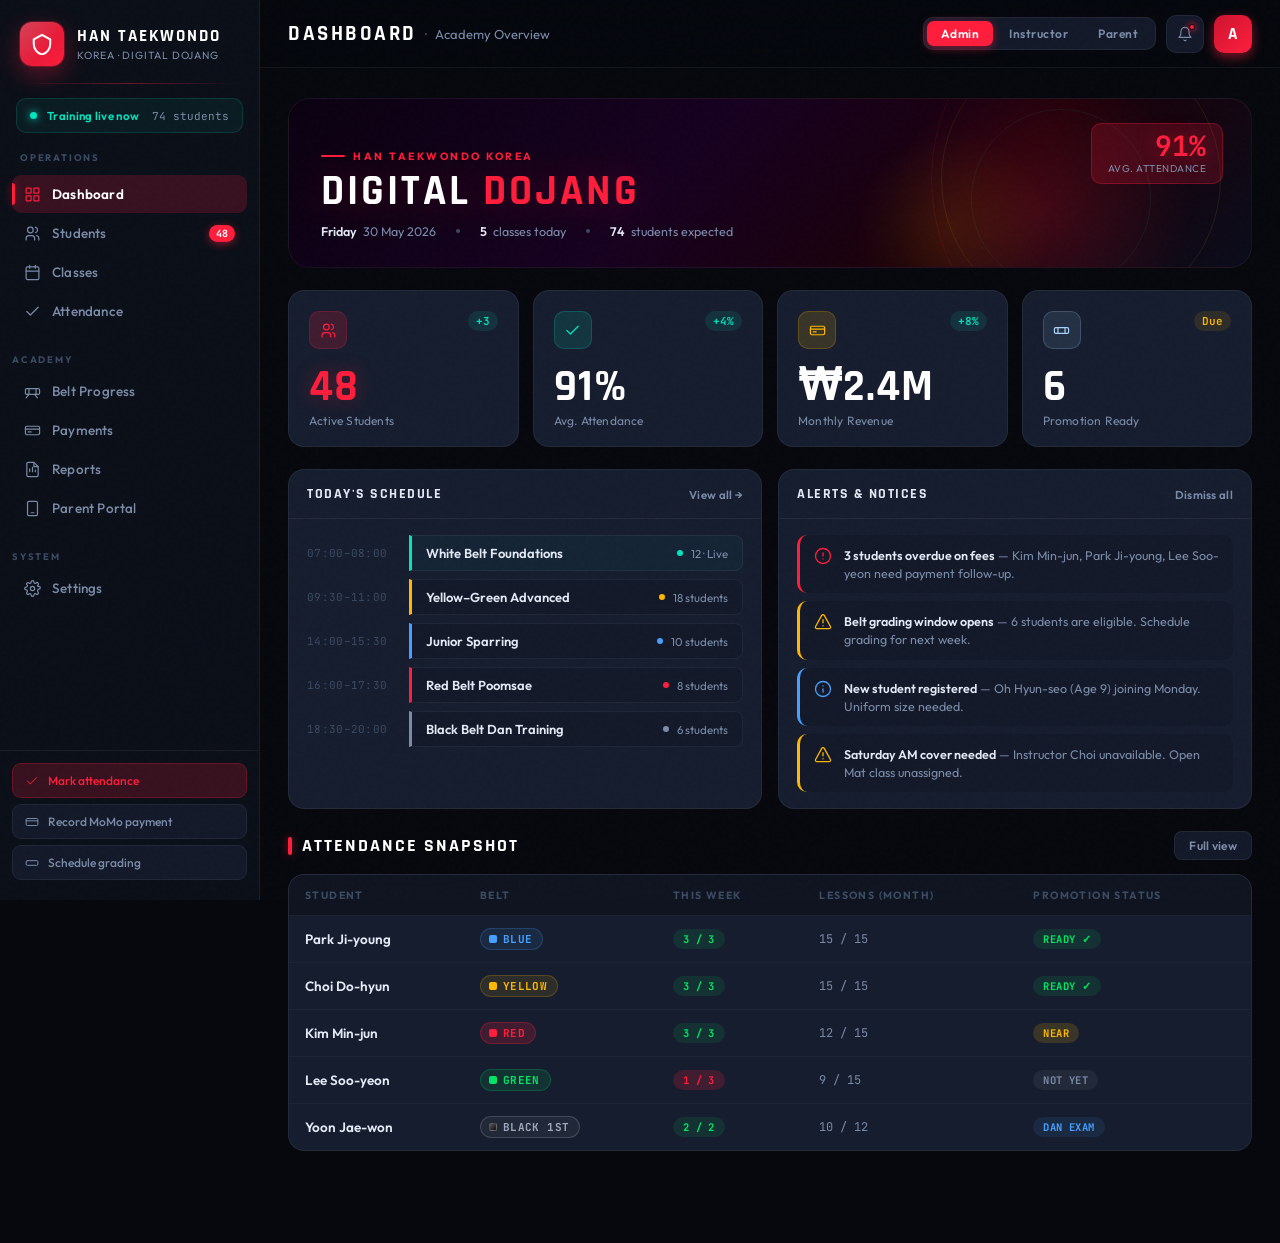
==== commit f9b460e8: "Rename han-taekwondo-olympic.html to index.html" ====
--- a/index.html
+++ b/index.html
@@ -1,84 +1,1793 @@
 <!doctype html>
-<html lang="en" data-theme="light">
+<html lang="en">
 <head>
-  <meta charset="utf-8" />
-  <meta name="viewport" content="width=device-width, initial-scale=1, viewport-fit=cover" />
-  <title>Han Taekwondo Korea | Digital Dojang</title>
-  <meta name="description" content="Premium responsive Taekwondo academy management platform for Han Taekwondo Korea." />
-  <link rel="preconnect" href="https://fonts.googleapis.com">
-  <link rel="preconnect" href="https://fonts.gstatic.com" crossorigin>
-  <link href="https://fonts.googleapis.com/css2?family=Inter:wght@400;500;600;700;800;900&family=Manrope:wght@600;700;800&display=swap" rel="stylesheet">
-  <link rel="stylesheet" href="css/styles.css" />
+<meta charset="utf-8"/>
+<meta name="viewport" content="width=device-width, initial-scale=1, viewport-fit=cover"/>
+<title>Han Taekwondo Korea · Digital Dojang</title>
+<link rel="preconnect" href="https://fonts.googleapis.com">
+<link href="https://fonts.googleapis.com/css2?family=Rajdhani:wght@400;500;600;700&family=Outfit:wght@300;400;500;600;700;800&family=JetBrains+Mono:wght@400;500;700&display=swap" rel="stylesheet">
+<style>
+/* ═══════════════════════════════════════════════════════════════
+   TOKENS
+═══════════════════════════════════════════════════════════════ */
+:root {
+  --bg:        #06080D;
+  --bg2:       #0B0F18;
+  --bg3:       #0F1420;
+  --surface:   #131929;
+  --card:      #161D2E;
+  --lift:      #1C2538;
+  --border:    rgba(255,255,255,.06);
+  --border2:   rgba(255,255,255,.12);
+
+  --crimson:   #FF1E3C;
+  --crimson2:  #CC1430;
+  --crimson-g: rgba(255,30,60,.18);
+  --crimson-s: rgba(255,30,60,.5);
+
+  --gold:      #FFB800;
+  --gold-g:    rgba(255,184,0,.15);
+  --gold-s:    rgba(255,184,0,.45);
+
+  --teal:      #00E5C0;
+  --teal-g:    rgba(0,229,192,.12);
+
+  --ice:       #A8D4FF;
+  --ice-g:     rgba(168,212,255,.1);
+
+  --white:     #FFFFFF;
+  --fg:        #E2E8F4;
+  --muted:     #7A8BA8;
+  --dim:       #3A4A62;
+
+  --r:         10px;
+  --r2:        16px;
+  --r3:        22px;
+  --sw:        260px;
+  --hh:        68px;
+
+  --ease:      cubic-bezier(.4,0,.2,1);
+  --spring:    cubic-bezier(.34,1.56,.64,1);
+  --t1:        .15s;
+  --t2:        .3s;
+  --t3:        .5s;
+}
+
+*, *::before, *::after { box-sizing: border-box; margin: 0; padding: 0; }
+html { scroll-behavior: smooth; }
+
+body {
+  font-family: 'Outfit', sans-serif;
+  background: var(--bg);
+  color: var(--fg);
+  min-height: 100vh;
+  overflow: hidden;
+  display: flex;
+  cursor: default;
+}
+
+/* ── GLOBAL CANVAS NOISE OVERLAY ── */
+body::before {
+  content: '';
+  position: fixed; inset: 0;
+  background-image: url("data:image/svg+xml,%3Csvg viewBox='0 0 256 256' xmlns='http://www.w3.org/2000/svg'%3E%3Cfilter id='n'%3E%3CfeTurbulence type='fractalNoise' baseFrequency='0.9' numOctaves='4' stitchTiles='stitch'/%3E%3C/filter%3E%3Crect width='100%25' height='100%25' filter='url(%23n)' opacity='1'/%3E%3C/svg%3E");
+  opacity: .018;
+  pointer-events: none;
+  z-index: 9999;
+}
+
+button { cursor: pointer; border: none; background: none; font-family: inherit; color: inherit; }
+svg { display: block; fill: none; stroke: currentColor; stroke-width: 1.7; stroke-linecap: round; stroke-linejoin: round; }
+input, select { font-family: inherit; }
+
+/* ═══════════════════════════════════════════════════════════════
+   SCROLLBAR
+═══════════════════════════════════════════════════════════════ */
+::-webkit-scrollbar { width: 3px; height: 3px; }
+::-webkit-scrollbar-track { background: transparent; }
+::-webkit-scrollbar-thumb { background: var(--dim); border-radius: 3px; }
+
+/* ═══════════════════════════════════════════════════════════════
+   SIDEBAR
+═══════════════════════════════════════════════════════════════ */
+.sidebar {
+  width: var(--sw);
+  min-height: 100vh;
+  background: var(--bg2);
+  border-right: 1px solid var(--border);
+  display: flex;
+  flex-direction: column;
+  position: fixed;
+  left: 0; top: 0; bottom: 0;
+  z-index: 200;
+  overflow-y: auto;
+  scrollbar-width: none;
+  transition: transform var(--t2) var(--ease);
+}
+.sidebar::-webkit-scrollbar { display: none; }
+
+/* Brand */
+.brand {
+  padding: 22px 20px 18px;
+  display: flex;
+  align-items: center;
+  gap: 13px;
+  position: relative;
+}
+.brand::after {
+  content: '';
+  position: absolute;
+  bottom: 0; left: 20px; right: 20px;
+  height: 1px;
+  background: linear-gradient(90deg, transparent, var(--crimson), transparent);
+  opacity: .4;
+}
+.brand-emblem {
+  width: 44px; height: 44px;
+  border-radius: 12px;
+  background: linear-gradient(135deg, var(--crimson2), var(--crimson));
+  display: flex; align-items: center; justify-content: center;
+  position: relative;
+  flex-shrink: 0;
+  box-shadow: 0 0 0 1px rgba(255,30,60,.3), 0 8px 24px rgba(255,30,60,.35);
+}
+.brand-emblem::before {
+  content: '';
+  position: absolute; inset: 0;
+  border-radius: 12px;
+  background: linear-gradient(135deg, rgba(255,255,255,.2) 0%, transparent 60%);
+}
+.brand-emblem svg { width: 22px; height: 22px; stroke: white; stroke-width: 2.2; position: relative; z-index: 1; }
+.brand-text { flex: 1; min-width: 0; }
+.brand-name {
+  font-family: 'Rajdhani', sans-serif;
+  font-weight: 700;
+  font-size: 17px;
+  letter-spacing: 2px;
+  color: var(--white);
+  line-height: 1.2;
+  text-transform: uppercase;
+}
+.brand-sub {
+  font-size: 10.5px;
+  color: var(--muted);
+  letter-spacing: .8px;
+  text-transform: uppercase;
+  margin-top: 1px;
+}
+
+/* Live pill */
+.live-pill {
+  display: flex;
+  align-items: center;
+  gap: 10px;
+  margin: 14px 16px 0;
+  background: rgba(0,229,192,.06);
+  border: 1px solid rgba(0,229,192,.15);
+  border-radius: 10px;
+  padding: 9px 13px;
+}
+.live-dot {
+  width: 7px; height: 7px;
+  background: var(--teal);
+  border-radius: 50%;
+  flex-shrink: 0;
+  box-shadow: 0 0 8px var(--teal);
+  animation: livepulse 2.2s ease-in-out infinite;
+}
+@keyframes livepulse {
+  0%,100% { opacity:1; box-shadow:0 0 6px var(--teal); }
+  50%      { opacity:.7; box-shadow:0 0 14px var(--teal), 0 0 28px rgba(0,229,192,.3); }
+}
+.live-text { font-size: 11.5px; font-weight: 600; color: var(--teal); letter-spacing: .3px; }
+.live-count {
+  margin-left: auto;
+  font-family: 'JetBrains Mono', monospace;
+  font-size: 11px;
+  color: var(--muted);
+}
+
+/* Nav */
+.nav-section-label {
+  font-size: 9.5px;
+  font-weight: 700;
+  letter-spacing: 1.8px;
+  text-transform: uppercase;
+  color: var(--dim);
+  padding: 18px 20px 6px;
+}
+.nav {
+  padding: 6px 12px;
+  display: flex;
+  flex-direction: column;
+  gap: 1px;
+  flex: 1;
+}
+.nav-btn {
+  display: flex;
+  align-items: center;
+  gap: 11px;
+  padding: 10px 12px;
+  border-radius: 9px;
+  color: var(--muted);
+  font-size: 13.5px;
+  font-weight: 500;
+  width: 100%;
+  text-align: left;
+  transition: all var(--t1) var(--ease);
+  position: relative;
+  letter-spacing: .2px;
+}
+.nav-btn svg { width: 17px; height: 17px; flex-shrink: 0; transition: all var(--t1); }
+.nav-btn:hover { background: var(--lift); color: var(--fg); }
+.nav-btn.active {
+  background: var(--crimson-g);
+  color: var(--white);
+  font-weight: 600;
+}
+.nav-btn.active::before {
+  content: '';
+  position: absolute;
+  left: 0; top: 20%; bottom: 20%;
+  width: 3px;
+  background: var(--crimson);
+  border-radius: 0 3px 3px 0;
+  box-shadow: 0 0 8px var(--crimson-s);
+}
+.nav-btn.active svg { stroke: var(--crimson); }
+.nav-badge {
+  margin-left: auto;
+  font-family: 'JetBrains Mono', monospace;
+  font-size: 10px;
+  font-weight: 700;
+  background: var(--crimson);
+  color: #fff;
+  padding: 2px 7px;
+  border-radius: 20px;
+  box-shadow: 0 2px 8px var(--crimson-s);
+}
+
+/* Quick actions */
+.sidebar-footer {
+  padding: 12px 12px 20px;
+  display: flex;
+  flex-direction: column;
+  gap: 6px;
+  border-top: 1px solid var(--border);
+  margin-top: 8px;
+}
+.qa-btn {
+  display: flex;
+  align-items: center;
+  gap: 9px;
+  padding: 9px 12px;
+  border-radius: 9px;
+  background: var(--surface);
+  border: 1px solid var(--border);
+  color: var(--muted);
+  font-size: 12px;
+  font-weight: 500;
+  width: 100%;
+  text-align: left;
+  transition: all var(--t1) var(--ease);
+}
+.qa-btn svg { width: 14px; height: 14px; flex-shrink: 0; }
+.qa-btn:hover { background: var(--lift); color: var(--fg); border-color: var(--border2); }
+.qa-btn.accent { border-color: rgba(255,30,60,.25); color: var(--crimson); background: var(--crimson-g); }
+.qa-btn.accent:hover { background: var(--crimson); color: #fff; border-color: var(--crimson); }
+
+/* ═══════════════════════════════════════════════════════════════
+   MAIN
+═══════════════════════════════════════════════════════════════ */
+.main-wrap {
+  margin-left: var(--sw);
+  flex: 1;
+  display: flex;
+  flex-direction: column;
+  min-height: 100vh;
+  overflow: hidden;
+}
+
+/* ── TOPBAR ── */
+.topbar {
+  height: var(--hh);
+  display: flex;
+  align-items: center;
+  padding: 0 28px;
+  gap: 14px;
+  position: sticky; top: 0;
+  background: rgba(6,8,13,.8);
+  backdrop-filter: blur(20px) saturate(1.6);
+  border-bottom: 1px solid var(--border);
+  z-index: 100;
+  flex-shrink: 0;
+}
+.topbar-breadcrumb {
+  display: flex;
+  align-items: center;
+  gap: 8px;
+}
+.topbar-title {
+  font-family: 'Rajdhani', sans-serif;
+  font-weight: 700;
+  font-size: 21px;
+  letter-spacing: 2.5px;
+  color: var(--white);
+  text-transform: uppercase;
+}
+.topbar-sep { color: var(--dim); font-size: 16px; }
+.topbar-sub { font-size: 13px; color: var(--muted); font-weight: 400; }
+.topbar-right { margin-left: auto; display: flex; align-items: center; gap: 10px; }
+
+/* Role switcher */
+.role-switch {
+  display: flex;
+  background: var(--surface);
+  border: 1px solid var(--border);
+  border-radius: 10px;
+  padding: 3px;
+  gap: 2px;
+}
+.role-btn {
+  padding: 5px 14px;
+  border-radius: 7px;
+  font-size: 12px;
+  font-weight: 600;
+  color: var(--muted);
+  letter-spacing: .5px;
+  transition: all var(--t1) var(--ease);
+}
+.role-btn.active {
+  background: var(--crimson);
+  color: #fff;
+  box-shadow: 0 2px 10px var(--crimson-s);
+}
+
+.tb-icon {
+  width: 38px; height: 38px;
+  background: var(--surface);
+  border: 1px solid var(--border);
+  border-radius: 10px;
+  display: flex; align-items: center; justify-content: center;
+  color: var(--muted);
+  transition: all var(--t1);
+  position: relative;
+}
+.tb-icon svg { width: 16px; height: 16px; }
+.tb-icon:hover { background: var(--lift); color: var(--fg); border-color: var(--border2); }
+.notif-dot {
+  position: absolute;
+  top: 8px; right: 8px;
+  width: 6px; height: 6px;
+  background: var(--crimson);
+  border-radius: 50%;
+  border: 1.5px solid var(--bg);
+  box-shadow: 0 0 6px var(--crimson);
+}
+.avatar-btn {
+  width: 38px; height: 38px;
+  background: linear-gradient(135deg, var(--crimson2), var(--crimson));
+  border-radius: 10px;
+  display: flex; align-items: center; justify-content: center;
+  font-family: 'Rajdhani', sans-serif;
+  font-size: 17px;
+  font-weight: 700;
+  color: #fff;
+  letter-spacing: 1px;
+  box-shadow: 0 4px 12px var(--crimson-s);
+}
+.hamburger-btn {
+  display: none;
+  width: 38px; height: 38px;
+  background: var(--surface);
+  border: 1px solid var(--border);
+  border-radius: 10px;
+  align-items: center; justify-content: center;
+  color: var(--muted);
+}
+.hamburger-btn svg { width: 17px; height: 17px; }
+
+/* ═══════════════════════════════════════════════════════════════
+   CONTENT
+═══════════════════════════════════════════════════════════════ */
+.content {
+  flex: 1;
+  overflow-y: auto;
+  padding: 30px 28px 70px;
+  scrollbar-width: thin;
+  scrollbar-color: var(--dim) transparent;
+}
+
+/* ── PAGES ── */
+.page { display: none; }
+.page.active {
+  display: block;
+  animation: pageIn var(--t2) var(--ease) both;
+}
+@keyframes pageIn {
+  from { opacity:0; transform:translateY(10px); }
+  to   { opacity:1; transform:translateY(0); }
+}
+
+/* ── STAGGER CHILDREN ── */
+.page.active > * {
+  animation: childIn var(--t3) var(--ease) both;
+}
+.page.active > *:nth-child(1) { animation-delay:.02s; }
+.page.active > *:nth-child(2) { animation-delay:.07s; }
+.page.active > *:nth-child(3) { animation-delay:.12s; }
+.page.active > *:nth-child(4) { animation-delay:.17s; }
+.page.active > *:nth-child(5) { animation-delay:.22s; }
+@keyframes childIn {
+  from { opacity:0; transform:translateY(12px); }
+  to   { opacity:1; transform:translateY(0); }
+}
+
+/* ═══════════════════════════════════════════════════════════════
+   HERO BANNER (Dashboard)
+═══════════════════════════════════════════════════════════════ */
+.hero-banner {
+  position: relative;
+  border-radius: var(--r3);
+  overflow: hidden;
+  margin-bottom: 22px;
+  min-height: 170px;
+  display: flex;
+  align-items: flex-end;
+  padding: 28px 32px;
+  background: linear-gradient(135deg, #0A0010 0%, #160020 40%, #1a0008 70%, #0A0C1A 100%);
+  border: 1px solid var(--border);
+}
+.hero-bg-rings {
+  position: absolute; inset: 0;
+  overflow: hidden;
+}
+.hero-ring {
+  position: absolute;
+  border-radius: 50%;
+  border: 1px solid rgba(255,30,60,.15);
+  animation: ringRotate 20s linear infinite;
+}
+.hero-ring:nth-child(1) { width: 400px; height: 400px; right: -80px; top: -120px; border-color: rgba(255,30,60,.12); animation-duration: 25s; }
+.hero-ring:nth-child(2) { width: 280px; height: 280px; right: 30px; top: -60px; border-color: rgba(255,184,0,.1); animation-duration: 18s; animation-direction: reverse; }
+.hero-ring:nth-child(3) { width: 180px; height: 180px; right: 100px; top: 10px; border-color: rgba(0,229,192,.08); animation-duration: 12s; }
+@keyframes ringRotate {
+  from { transform: rotate(0deg); }
+  to   { transform: rotate(360deg); }
+}
+.hero-glow {
+  position: absolute;
+  top: -40px; right: 60px;
+  width: 300px; height: 300px;
+  background: radial-gradient(ellipse, rgba(255,30,60,.18) 0%, transparent 70%);
+  pointer-events: none;
+}
+.hero-glow2 {
+  position: absolute;
+  bottom: -60px; right: 200px;
+  width: 200px; height: 200px;
+  background: radial-gradient(ellipse, rgba(255,184,0,.1) 0%, transparent 70%);
+  pointer-events: none;
+}
+.hero-content { position: relative; z-index: 1; }
+.hero-eyebrow {
+  font-size: 10.5px;
+  font-weight: 700;
+  letter-spacing: 2.5px;
+  text-transform: uppercase;
+  color: var(--crimson);
+  margin-bottom: 8px;
+  display: flex;
+  align-items: center;
+  gap: 8px;
+}
+.hero-eyebrow::before {
+  content: '';
+  width: 24px; height: 2px;
+  background: var(--crimson);
+  border-radius: 2px;
+}
+.hero-title {
+  font-family: 'Rajdhani', sans-serif;
+  font-weight: 700;
+  font-size: 42px;
+  letter-spacing: 3px;
+  line-height: 1;
+  text-transform: uppercase;
+  color: var(--white);
+  text-shadow: 0 0 40px rgba(255,30,60,.3);
+  margin-bottom: 10px;
+}
+.hero-title span { color: var(--crimson); }
+.hero-meta {
+  display: flex;
+  gap: 20px;
+  align-items: center;
+}
+.hero-stat {
+  display: flex;
+  align-items: center;
+  gap: 6px;
+  font-size: 12.5px;
+  color: var(--muted);
+}
+.hero-stat strong { color: var(--fg); font-weight: 600; }
+.hero-stat-dot { width: 4px; height: 4px; background: var(--dim); border-radius: 50%; }
+.hero-badge {
+  position: absolute;
+  top: 24px; right: 28px;
+  background: var(--crimson-g);
+  border: 1px solid rgba(255,30,60,.3);
+  border-radius: 10px;
+  padding: 8px 16px;
+  text-align: right;
+}
+.hero-badge-val {
+  font-family: 'JetBrains Mono', monospace;
+  font-size: 28px;
+  font-weight: 700;
+  color: var(--crimson);
+  line-height: 1;
+  text-shadow: 0 0 20px var(--crimson-s);
+}
+.hero-badge-label { font-size: 10px; color: var(--muted); letter-spacing: .5px; margin-top: 2px; text-transform: uppercase; }
+
+/* ═══════════════════════════════════════════════════════════════
+   METRIC CARDS
+═══════════════════════════════════════════════════════════════ */
+.metrics-row {
+  display: grid;
+  grid-template-columns: repeat(4, 1fr);
+  gap: 14px;
+  margin-bottom: 22px;
+}
+.metric-card {
+  background: var(--card);
+  border: 1px solid var(--border);
+  border-radius: var(--r2);
+  padding: 20px 20px 18px;
+  position: relative;
+  overflow: hidden;
+  transition: transform var(--t1) var(--ease), border-color var(--t1);
+  cursor: default;
+}
+.metric-card::after {
+  content: '';
+  position: absolute;
+  inset: 0;
+  border-radius: var(--r2);
+  opacity: 0;
+  transition: opacity var(--t2);
+  pointer-events: none;
+}
+.metric-card:hover { transform: translateY(-3px); border-color: var(--border2); }
+.metric-card:hover::after { opacity: 1; }
+.metric-card.mc-red::after  { background: radial-gradient(ellipse at top right, rgba(255,30,60,.08), transparent 70%); }
+.metric-card.mc-gold::after { background: radial-gradient(ellipse at top right, rgba(255,184,0,.07), transparent 70%); }
+.metric-card.mc-teal::after { background: radial-gradient(ellipse at top right, rgba(0,229,192,.07), transparent 70%); }
+.metric-card.mc-ice::after  { background: radial-gradient(ellipse at top right, rgba(168,212,255,.07), transparent 70%); }
+
+.metric-header {
+  display: flex;
+  align-items: flex-start;
+  justify-content: space-between;
+  margin-bottom: 16px;
+}
+.metric-icon {
+  width: 38px; height: 38px;
+  border-radius: 10px;
+  display: flex; align-items: center; justify-content: center;
+}
+.metric-icon svg { width: 17px; height: 17px; }
+.mc-red  .metric-icon { background: var(--crimson-g); color: var(--crimson); border: 1px solid rgba(255,30,60,.2); }
+.mc-gold .metric-icon { background: var(--gold-g);    color: var(--gold);    border: 1px solid rgba(255,184,0,.2); }
+.mc-teal .metric-icon { background: var(--teal-g);    color: var(--teal);    border: 1px solid rgba(0,229,192,.2); }
+.mc-ice  .metric-icon { background: var(--ice-g);     color: var(--ice);     border: 1px solid rgba(168,212,255,.2); }
+
+.metric-delta {
+  font-size: 11px;
+  font-weight: 600;
+  padding: 3px 8px;
+  border-radius: 20px;
+  font-family: 'JetBrains Mono', monospace;
+}
+.d-up   { background: rgba(0,229,192,.1); color: var(--teal); }
+.d-down { background: rgba(255,30,60,.1); color: var(--crimson); }
+.d-neu  { background: rgba(255,184,0,.1); color: var(--gold); }
+
+.metric-value {
+  font-family: 'Rajdhani', sans-serif;
+  font-size: 44px;
+  font-weight: 700;
+  line-height: 1;
+  letter-spacing: 1px;
+  color: var(--white);
+  margin-bottom: 4px;
+}
+.mc-red  .metric-value { color: var(--crimson); text-shadow: 0 0 20px rgba(255,30,60,.3); }
+.metric-label {
+  font-size: 12px;
+  color: var(--muted);
+  font-weight: 400;
+  letter-spacing: .2px;
+}
+
+/* ═══════════════════════════════════════════════════════════════
+   SECTION HEADERS
+═══════════════════════════════════════════════════════════════ */
+.sh {
+  display: flex;
+  align-items: center;
+  justify-content: space-between;
+  margin-bottom: 14px;
+}
+.sh-title {
+  font-family: 'Rajdhani', sans-serif;
+  font-weight: 700;
+  font-size: 18px;
+  letter-spacing: 2px;
+  text-transform: uppercase;
+  color: var(--white);
+  display: flex;
+  align-items: center;
+  gap: 10px;
+}
+.sh-title::before {
+  content: '';
+  width: 4px; height: 18px;
+  background: var(--crimson);
+  border-radius: 4px;
+  box-shadow: 0 0 8px var(--crimson-s);
+}
+.sh-btn {
+  font-size: 12px;
+  font-weight: 600;
+  color: var(--muted);
+  padding: 6px 14px;
+  border-radius: 8px;
+  border: 1px solid var(--border);
+  background: var(--surface);
+  transition: all var(--t1);
+  letter-spacing: .3px;
+}
+.sh-btn:hover { color: var(--fg); border-color: var(--border2); background: var(--lift); }
+.sh-btn.primary {
+  background: var(--crimson-g);
+  border-color: rgba(255,30,60,.3);
+  color: var(--crimson);
+}
+.sh-btn.primary:hover { background: var(--crimson); color: #fff; border-color: var(--crimson); box-shadow: 0 4px 14px var(--crimson-s); }
+
+/* ═══════════════════════════════════════════════════════════════
+   2-COL GRID
+═══════════════════════════════════════════════════════════════ */
+.two-col { display: grid; grid-template-columns: 1fr 1fr; gap: 16px; margin-bottom: 22px; }
+.three-col { display: grid; grid-template-columns: 1fr 1fr 1fr; gap: 14px; }
+@media (max-width: 1100px) { .metrics-row { grid-template-columns: 1fr 1fr; } }
+@media (max-width: 900px)  { .two-col { grid-template-columns: 1fr; } .three-col { grid-template-columns: 1fr 1fr; } }
+
+/* ═══════════════════════════════════════════════════════════════
+   CARD / PANEL
+═══════════════════════════════════════════════════════════════ */
+.card {
+  background: var(--card);
+  border: 1px solid var(--border);
+  border-radius: var(--r2);
+  overflow: hidden;
+}
+.card-head {
+  display: flex;
+  align-items: center;
+  justify-content: space-between;
+  padding: 15px 18px;
+  border-bottom: 1px solid var(--border);
+}
+.card-title {
+  font-family: 'Rajdhani', sans-serif;
+  font-weight: 700;
+  font-size: 14px;
+  letter-spacing: 1.5px;
+  text-transform: uppercase;
+  color: var(--fg);
+}
+.card-action {
+  font-size: 11.5px;
+  font-weight: 600;
+  color: var(--muted);
+  transition: color var(--t1);
+  letter-spacing: .3px;
+}
+.card-action:hover { color: var(--crimson); }
+.card-body { padding: 16px 18px; }
+
+/* ═══════════════════════════════════════════════════════════════
+   TABLE
+═══════════════════════════════════════════════════════════════ */
+.table-wrap { background: var(--card); border: 1px solid var(--border); border-radius: var(--r2); overflow: hidden; margin-bottom: 22px; }
+table { width: 100%; border-collapse: collapse; }
+thead th {
+  text-align: left;
+  font-size: 10.5px;
+  font-weight: 700;
+  letter-spacing: 1.4px;
+  text-transform: uppercase;
+  color: var(--dim);
+  padding: 13px 16px;
+  border-bottom: 1px solid var(--border);
+  background: var(--bg3);
+  white-space: nowrap;
+}
+tbody tr { transition: background var(--t1); }
+tbody tr:hover { background: var(--lift); }
+tbody td {
+  padding: 12px 16px;
+  font-size: 13px;
+  color: var(--muted);
+  border-bottom: 1px solid rgba(255,255,255,.03);
+  vertical-align: middle;
+}
+tbody tr:last-child td { border-bottom: none; }
+td.name-cell { color: var(--fg); font-weight: 600; font-size: 13.5px; }
+.mono { font-family: 'JetBrains Mono', monospace; font-size: 12px; }
+
+/* ═══════════════════════════════════════════════════════════════
+   BELT BADGES
+═══════════════════════════════════════════════════════════════ */
+.belt {
+  display: inline-flex;
+  align-items: center;
+  gap: 6px;
+  font-size: 11px;
+  font-weight: 700;
+  padding: 3px 10px 3px 8px;
+  border-radius: 20px;
+  letter-spacing: .4px;
+  text-transform: uppercase;
+  font-family: 'JetBrains Mono', monospace;
+}
+.belt-swatch { width: 8px; height: 8px; border-radius: 2px; flex-shrink: 0; }
+.b-white  { background: rgba(255,255,255,.07); color: #C8D0E0; border: 1px solid rgba(255,255,255,.12); }
+.b-white  .belt-swatch { background: #E0E4F0; }
+.b-yellow { background: rgba(255,184,0,.1);  color: var(--gold);   border: 1px solid rgba(255,184,0,.2); }
+.b-yellow .belt-swatch { background: var(--gold); }
+.b-green  { background: rgba(0,230,100,.1);  color: #00E664;        border: 1px solid rgba(0,230,100,.2); }
+.b-green  .belt-swatch { background: #00E664; }
+.b-blue   { background: rgba(70,160,255,.1); color: #46A0FF;        border: 1px solid rgba(70,160,255,.2); }
+.b-blue   .belt-swatch { background: #46A0FF; }
+.b-red    { background: var(--crimson-g);    color: var(--crimson); border: 1px solid rgba(255,30,60,.25); }
+.b-red    .belt-swatch { background: var(--crimson); }
+.b-black  { background: rgba(255,255,255,.05); color: #A0A8BC; border: 1px solid rgba(255,255,255,.15); }
+.b-black  .belt-swatch { background: linear-gradient(135deg, #555, #111); border: 1px solid rgba(255,255,255,.2); }
+
+/* ═══════════════════════════════════════════════════════════════
+   STATUS PILLS
+═══════════════════════════════════════════════════════════════ */
+.pill {
+  display: inline-block;
+  font-size: 10.5px;
+  font-weight: 700;
+  padding: 3px 10px;
+  border-radius: 20px;
+  letter-spacing: .4px;
+  text-transform: uppercase;
+  font-family: 'JetBrains Mono', monospace;
+}
+.p-green { background: rgba(0,230,100,.1); color: #00E664; }
+.p-red   { background: var(--crimson-g);   color: var(--crimson); }
+.p-gold  { background: var(--gold-g);      color: var(--gold); }
+.p-blue  { background: rgba(70,160,255,.1); color: #46A0FF; }
+.p-dim   { background: rgba(255,255,255,.05); color: var(--muted); }
+
+/* ═══════════════════════════════════════════════════════════════
+   PROGRESS BAR
+═══════════════════════════════════════════════════════════════ */
+.pbar { height: 5px; background: var(--bg3); border-radius: 5px; overflow: hidden; }
+.pbar-fill { height: 100%; border-radius: 5px; transition: width .8s var(--ease); }
+.pf-red  { background: linear-gradient(90deg, var(--crimson2), var(--crimson)); box-shadow: 0 0 8px var(--crimson-s); }
+.pf-teal { background: linear-gradient(90deg, #00C4A8, var(--teal)); box-shadow: 0 0 8px rgba(0,229,192,.4); }
+.pf-gold { background: linear-gradient(90deg, #D49800, var(--gold)); box-shadow: 0 0 8px var(--gold-s); }
+.pf-dim  { background: var(--lift); }
+
+/* ═══════════════════════════════════════════════════════════════
+   SCHEDULE
+═══════════════════════════════════════════════════════════════ */
+.schedule { display: flex; flex-direction: column; gap: 8px; }
+.sched-row {
+  display: flex;
+  align-items: center;
+  gap: 12px;
+}
+.sched-time {
+  font-family: 'JetBrains Mono', monospace;
+  font-size: 11px;
+  color: var(--dim);
+  width: 90px;
+  flex-shrink: 0;
+  letter-spacing: .3px;
+}
+.sched-block {
+  flex: 1;
+  background: var(--surface);
+  border: 1px solid var(--border);
+  border-left: 3px solid var(--dim);
+  border-radius: 0 8px 8px 0;
+  padding: 9px 14px;
+  display: flex;
+  align-items: center;
+  justify-content: space-between;
+  transition: all var(--t1);
+  cursor: default;
+}
+.sched-block:hover { background: var(--lift); border-color: var(--border2); border-left-color: inherit; }
+.sched-block.live { border-left-color: var(--teal); background: rgba(0,229,192,.04); }
+.sched-name { font-size: 13px; font-weight: 600; color: var(--fg); }
+.sched-info { font-size: 11.5px; color: var(--muted); display: flex; align-items: center; gap: 8px; }
+.sched-dot { width: 6px; height: 6px; border-radius: 50%; flex-shrink: 0; }
+
+/* ═══════════════════════════════════════════════════════════════
+   ALERTS
+═══════════════════════════════════════════════════════════════ */
+.alerts { display: flex; flex-direction: column; gap: 8px; }
+.alert {
+  display: flex;
+  align-items: flex-start;
+  gap: 12px;
+  padding: 11px 14px;
+  border-radius: 10px;
+  background: var(--surface);
+  border-left: 3px solid transparent;
+  transition: background var(--t1);
+}
+.alert:hover { background: var(--lift); }
+.alert.a-red  { border-color: var(--crimson); }
+.alert.a-gold { border-color: var(--gold); }
+.alert.a-blue { border-color: #46A0FF; }
+.alert-ico { width: 18px; height: 18px; flex-shrink: 0; margin-top: 1px; }
+.alert.a-red  .alert-ico { color: var(--crimson); }
+.alert.a-gold .alert-ico { color: var(--gold); }
+.alert.a-blue .alert-ico { color: #46A0FF; }
+.alert-body { font-size: 12.5px; color: var(--muted); line-height: 1.45; }
+.alert-body strong { color: var(--fg); font-weight: 600; }
+
+/* ═══════════════════════════════════════════════════════════════
+   ATTENDANCE CARDS
+═══════════════════════════════════════════════════════════════ */
+.att-grid { display: grid; grid-template-columns: repeat(auto-fill, minmax(190px,1fr)); gap: 12px; margin-bottom: 22px; }
+.att-card {
+  background: var(--card);
+  border: 1px solid var(--border);
+  border-radius: var(--r2);
+  padding: 16px;
+  transition: all var(--t1);
+}
+.att-card:hover { transform: translateY(-2px); border-color: var(--border2); }
+.att-card.ready { border-color: rgba(0,229,192,.2); box-shadow: 0 0 0 1px rgba(0,229,192,.08), 0 8px 24px rgba(0,0,0,.3); }
+.att-name { font-size: 14px; font-weight: 700; color: var(--white); margin-bottom: 5px; }
+.att-belt-wrap { margin-bottom: 12px; }
+.att-row { display: flex; justify-content: space-between; align-items: center; margin-bottom: 6px; }
+.att-lbl { font-size: 11px; color: var(--dim); font-family: 'JetBrains Mono', monospace; }
+.att-val { font-size: 11px; font-weight: 700; color: var(--fg); font-family: 'JetBrains Mono', monospace; }
+.promo-tag {
+  display: inline-flex;
+  align-items: center;
+  gap: 5px;
+  font-size: 10px;
+  font-weight: 700;
+  letter-spacing: .5px;
+  text-transform: uppercase;
+  padding: 3px 9px;
+  border-radius: 20px;
+  margin-top: 8px;
+}
+.promo-tag.ready  { background: rgba(0,229,192,.1); color: var(--teal); border: 1px solid rgba(0,229,192,.2); }
+.promo-tag.near   { background: var(--gold-g); color: var(--gold); border: 1px solid rgba(255,184,0,.2); }
+.promo-tag.dan    { background: var(--ice-g); color: var(--ice); border: 1px solid rgba(168,212,255,.2); }
+
+/* ═══════════════════════════════════════════════════════════════
+   BELT PASSPORT
+═══════════════════════════════════════════════════════════════ */
+.belt-ladder { display: flex; flex-direction: column; gap: 6px; }
+.bl-row {
+  display: flex;
+  align-items: center;
+  gap: 12px;
+  padding: 12px 14px;
+  border-radius: 10px;
+  background: var(--surface);
+  border: 1px solid var(--border);
+  transition: all var(--t1);
+  cursor: default;
+}
+.bl-row.earned  { border-color: rgba(0,229,192,.15); }
+.bl-row.current { border-color: rgba(255,184,0,.25); background: rgba(255,184,0,.04); }
+.bl-row.locked  { opacity: .4; }
+.bl-row:not(.locked):hover { border-color: var(--border2); transform: translateX(3px); }
+.bl-swatch { width: 26px; height: 10px; border-radius: 3px; flex-shrink: 0; }
+.bl-name { font-size: 13px; font-weight: 600; color: var(--fg); flex: 1; }
+.bl-req  { font-size: 11px; color: var(--muted); font-family: 'JetBrains Mono', monospace; }
+.bl-ico  { width: 18px; height: 18px; flex-shrink: 0; }
+.bl-row.earned  .bl-ico { color: var(--teal); }
+.bl-row.current .bl-ico { color: var(--gold); }
+.bl-row.locked  .bl-ico { color: var(--dim); }
+
+/* ═══════════════════════════════════════════════════════════════
+   PAYMENTS
+═══════════════════════════════════════════════════════════════ */
+.pay-summary {
+  display: grid;
+  grid-template-columns: repeat(3, 1fr);
+  gap: 12px;
+  margin-bottom: 20px;
+}
+.pay-tile {
+  background: var(--card);
+  border: 1px solid var(--border);
+  border-radius: var(--r2);
+  padding: 20px;
+  text-align: center;
+  transition: all var(--t1);
+}
+.pay-tile:hover { transform: translateY(-2px); border-color: var(--border2); }
+.pay-val {
+  font-family: 'Rajdhani', sans-serif;
+  font-size: 32px;
+  font-weight: 700;
+  line-height: 1;
+  margin-bottom: 5px;
+  letter-spacing: 1px;
+}
+.pay-tile.pt-teal .pay-val { color: var(--teal); text-shadow: 0 0 16px rgba(0,229,192,.3); }
+.pay-tile.pt-red  .pay-val { color: var(--crimson); text-shadow: 0 0 16px var(--crimson-s); }
+.pay-tile.pt-gold .pay-val { color: var(--gold); text-shadow: 0 0 16px var(--gold-s); }
+.pay-lbl { font-size: 11px; color: var(--muted); font-weight: 500; letter-spacing: .3px; }
+
+/* ═══════════════════════════════════════════════════════════════
+   REPORTS
+═══════════════════════════════════════════════════════════════ */
+.report-grid { display: grid; grid-template-columns: repeat(auto-fill, minmax(230px,1fr)); gap: 14px; margin-bottom: 22px; }
+.report-tile {
+  background: var(--card);
+  border: 1px solid var(--border);
+  border-radius: var(--r2);
+  padding: 22px 20px 18px;
+  display: flex;
+  flex-direction: column;
+  gap: 10px;
+  transition: all var(--t1);
+  cursor: pointer;
+  position: relative;
+  overflow: hidden;
+}
+.report-tile::after {
+  content: '';
+  position: absolute;
+  bottom: 0; left: 0; right: 0;
+  height: 2px;
+  background: var(--crimson);
+  transform: scaleX(0);
+  transform-origin: left;
+  transition: transform var(--t2) var(--ease);
+}
+.report-tile:hover { transform: translateY(-3px); border-color: var(--border2); box-shadow: 0 12px 32px rgba(0,0,0,.3); }
+.report-tile:hover::after { transform: scaleX(1); }
+.rt-icon {
+  width: 44px; height: 44px;
+  border-radius: 11px;
+  display: flex; align-items: center; justify-content: center;
+  border: 1px solid transparent;
+}
+.rt-icon svg { width: 20px; height: 20px; }
+.rt-name { font-size: 14px; font-weight: 700; color: var(--white); }
+.rt-desc { font-size: 12px; color: var(--muted); line-height: 1.5; flex: 1; }
+.rt-cta {
+  font-size: 12px;
+  font-weight: 600;
+  color: var(--muted);
+  display: flex; align-items: center; gap: 5px;
+  transition: color var(--t1);
+}
+.report-tile:hover .rt-cta { color: var(--crimson); }
+
+/* ═══════════════════════════════════════════════════════════════
+   PARENT PORTAL
+═══════════════════════════════════════════════════════════════ */
+.portal-outer {
+  display: flex;
+  justify-content: center;
+  padding: 10px 0 20px;
+}
+.portal-phone {
+  width: 380px;
+  background: var(--bg2);
+  border: 1px solid var(--border2);
+  border-radius: 28px;
+  overflow: hidden;
+  box-shadow: 0 30px 80px rgba(0,0,0,.5), 0 0 0 1px rgba(255,255,255,.06);
+  position: relative;
+}
+.portal-notch {
+  height: 28px;
+  background: var(--bg);
+  display: flex;
+  align-items: center;
+  justify-content: center;
+}
+.portal-notch::after {
+  content: '';
+  width: 80px; height: 6px;
+  background: var(--bg3);
+  border-radius: 3px;
+}
+.portal-hero {
+  background: linear-gradient(135deg, #180005 0%, #220010 50%, #0F1020 100%);
+  padding: 22px 22px 20px;
+  position: relative;
+  overflow: hidden;
+}
+.portal-hero-glow {
+  position: absolute;
+  top: -30px; right: -20px;
+  width: 180px; height: 180px;
+  background: radial-gradient(ellipse, rgba(255,30,60,.2), transparent 70%);
+  pointer-events: none;
+}
+.portal-avatar {
+  width: 54px; height: 54px;
+  background: linear-gradient(135deg, var(--crimson2), var(--crimson));
+  border-radius: 14px;
+  display: flex; align-items: center; justify-content: center;
+  font-family: 'Rajdhani', sans-serif;
+  font-size: 22px;
+  font-weight: 700;
+  color: #fff;
+  box-shadow: 0 6px 20px var(--crimson-s);
+  margin-bottom: 12px;
+  position: relative;
+}
+.portal-name { font-size: 20px; font-weight: 700; color: var(--white); margin-bottom: 4px; font-family: 'Rajdhani', sans-serif; letter-spacing: 1px; }
+.portal-class { font-size: 12px; color: var(--muted); display: flex; align-items: center; gap: 8px; }
+.portal-body { padding: 18px 20px 24px; display: flex; flex-direction: column; gap: 14px; }
+.portal-stats { display: grid; grid-template-columns: 1fr 1fr; gap: 10px; }
+.p-stat {
+  background: var(--surface);
+  border: 1px solid var(--border);
+  border-radius: 12px;
+  padding: 14px;
+  text-align: center;
+}
+.p-stat-val { font-family: 'Rajdhani', sans-serif; font-size: 30px; font-weight: 700; line-height: 1; }
+.p-stat-lbl { font-size: 10.5px; color: var(--muted); margin-top: 3px; letter-spacing: .3px; }
+.portal-block {
+  background: var(--surface);
+  border: 1px solid var(--border);
+  border-radius: 12px;
+  padding: 14px;
+}
+.pb-label { font-size: 10.5px; font-weight: 700; letter-spacing: 1.2px; text-transform: uppercase; color: var(--dim); margin-bottom: 10px; }
+.portal-pay {
+  background: linear-gradient(135deg, #D49800, var(--gold));
+  color: #000;
+  font-weight: 800;
+  font-size: 14px;
+  padding: 14px;
+  border-radius: 12px;
+  width: 100%;
+  text-align: center;
+  box-shadow: 0 6px 20px rgba(255,184,0,.35);
+  transition: all var(--t1);
+  letter-spacing: .3px;
+}
+.portal-pay:hover { transform: translateY(-2px); box-shadow: 0 10px 28px rgba(255,184,0,.45); }
+
+/* ═══════════════════════════════════════════════════════════════
+   SETTINGS
+═══════════════════════════════════════════════════════════════ */
+.settings-layout { display: grid; grid-template-columns: 200px 1fr; gap: 20px; align-items: start; }
+.settings-nav { display: flex; flex-direction: column; gap: 2px; }
+.sn-item {
+  display: flex; align-items: center; gap: 10px;
+  padding: 10px 13px;
+  border-radius: 9px;
+  font-size: 13px;
+  font-weight: 500;
+  color: var(--muted);
+  cursor: pointer;
+  transition: all var(--t1);
+}
+.sn-item svg { width: 15px; height: 15px; }
+.sn-item:hover { background: var(--lift); color: var(--fg); }
+.sn-item.active { background: var(--crimson-g); color: var(--crimson); font-weight: 600; }
+.form-grid { display: flex; flex-direction: column; gap: 18px; }
+.form-row { display: flex; flex-direction: column; gap: 6px; }
+.form-2 { display: grid; grid-template-columns: 1fr 1fr; gap: 12px; }
+.form-label { font-size: 11px; font-weight: 700; letter-spacing: 1px; text-transform: uppercase; color: var(--dim); }
+.form-input {
+  background: var(--surface);
+  border: 1px solid var(--border);
+  border-radius: 9px;
+  padding: 11px 14px;
+  font-size: 13.5px;
+  color: var(--fg);
+  outline: none;
+  width: 100%;
+  transition: border-color var(--t1);
+}
+.form-input:focus { border-color: var(--crimson); box-shadow: 0 0 0 3px var(--crimson-g); }
+.form-input::placeholder { color: var(--dim); }
+.save-btn {
+  display: inline-flex; align-items: center; gap: 8px;
+  background: var(--crimson);
+  color: #fff;
+  font-size: 13.5px;
+  font-weight: 700;
+  padding: 11px 24px;
+  border-radius: 10px;
+  letter-spacing: .5px;
+  box-shadow: 0 6px 20px var(--crimson-s);
+  transition: all var(--t1) var(--spring);
+}
+.save-btn:hover { transform: translateY(-2px) scale(1.02); box-shadow: 0 10px 28px var(--crimson-s); }
+.save-btn svg { width: 15px; height: 15px; }
+
+/* ═══════════════════════════════════════════════════════════════
+   MOBILE NAV
+═══════════════════════════════════════════════════════════════ */
+.mobile-nav {
+  display: none;
+  position: fixed; bottom: 0; left: 0; right: 0;
+  background: rgba(11,15,24,.95);
+  backdrop-filter: blur(20px);
+  border-top: 1px solid var(--border);
+  padding: 6px 8px 14px;
+  z-index: 300;
+  justify-content: space-around;
+}
+.mob-btn {
+  display: flex; flex-direction: column; align-items: center; gap: 3px;
+  padding: 6px 12px;
+  border-radius: 9px;
+  font-size: 10px;
+  font-weight: 600;
+  color: var(--dim);
+  letter-spacing: .4px;
+  transition: all var(--t1);
+}
+.mob-btn svg { width: 20px; height: 20px; }
+.mob-btn.active { color: var(--crimson); }
+
+/* ═══════════════════════════════════════════════════════════════
+   RESPONSIVE
+═══════════════════════════════════════════════════════════════ */
+@media (max-width: 768px) {
+  :root { --sw: 0px; }
+  .sidebar { transform: translateX(-260px); width: 260px; }
+  .sidebar.open { transform: translateX(0); box-shadow: 20px 0 60px rgba(0,0,0,.6); }
+  .main-wrap { margin-left: 0; }
+  .mobile-nav { display: flex; }
+  .hamburger-btn { display: flex; }
+  .content { padding: 18px 16px 80px; }
+  .topbar { padding: 0 16px; }
+  .hero-banner { min-height: 140px; padding: 20px; }
+  .hero-title { font-size: 28px; }
+  .hero-badge { display: none; }
+  .metrics-row { grid-template-columns: 1fr 1fr; }
+  .pay-summary { grid-template-columns: 1fr; }
+  .settings-layout { grid-template-columns: 1fr; }
+  .three-col { grid-template-columns: 1fr; }
+}
+</style>
 </head>
 <body>
-  <a class="skip-link" href="#main">Skip to main content</a>
-
-  <svg class="icon-sprite" aria-hidden="true" focusable="false">
-    <symbol id="icon-dashboard" viewBox="0 0 24 24"><path d="M4 12.1 12 4l8 8.1V21h-5v-6H9v6H4z"/><path d="M7.5 9.7V5.5h3"/></symbol>
-    <symbol id="icon-students" viewBox="0 0 24 24"><path d="M8.5 11a3.5 3.5 0 1 0 0-7 3.5 3.5 0 0 0 0 7Z"/><path d="M2.7 20c.7-4 2.7-6 5.8-6s5.1 2 5.8 6"/><path d="M16.3 10.7a3 3 0 1 0 0-6"/><path d="M15.3 14.2c3 .3 5 2.2 6 5.8"/></symbol>
-    <symbol id="icon-calendar" viewBox="0 0 24 24"><path d="M4 5.5h16v15H4z"/><path d="M8 3.5v4M16 3.5v4M4 9h16"/></symbol>
-    <symbol id="icon-payments" viewBox="0 0 24 24"><path d="M3.5 7h17v10h-17z"/><path d="M3.5 10h17M7 14h5"/></symbol>
-    <symbol id="icon-belt" viewBox="0 0 24 24"><path d="M3 9h18v5H3z"/><path d="M8 9v5m8-5v5M8 14l-4 5m12-5 4 5"/></symbol>
-    <symbol id="icon-check" viewBox="0 0 24 24"><path d="m4 12.5 5 5L20 6"/></symbol>
-    <symbol id="icon-report" viewBox="0 0 24 24"><path d="M5 4h14v16H5z"/><path d="M8 15v-4m4 4V8m4 7v-6"/></symbol>
-    <symbol id="icon-settings" viewBox="0 0 24 24"><circle cx="12" cy="12" r="3.4"/><path d="M19 13.5v-3l-2-.5-.8-1.8 1-1.8-2-2-1.8 1-1.9-.8L11 2H8l-.5 2.6-1.9.8-1.8-1-2 2 1 1.8L2 10l-2 .5v3l2 .5.8 1.8-1 1.8 2 2 1.8-1 1.9.8L8 22h3l.5-2.6 1.9-.8 1.8 1 2-2-1-1.8.8-1.8z"/></symbol>
-    <symbol id="icon-phone" viewBox="0 0 24 24"><path d="M8 2.8h8a2 2 0 0 1 2 2v14.4a2 2 0 0 1-2 2H8a2 2 0 0 1-2-2V4.8a2 2 0 0 1 2-2Z"/><path d="M10.5 18.2h3"/></symbol>
-    <symbol id="icon-spark" viewBox="0 0 24 24"><path d="m12 2 1.8 6.2L20 10l-6.2 1.8L12 18l-1.8-6.2L4 10l6.2-1.8z"/><path d="m19 16 .8 2.6L22 19l-2.2.4L19 22l-.8-2.6L16 19l2.2-.4z"/></symbol>
-  </svg>
-
-  <div class="app-shell">
-    <aside class="sidebar" aria-label="Main navigation">
-      <div class="brand">
-        <div class="brand-logo">
-          <img src="assets/logo.svg" alt="Han Taekwondo Korea logo" />
-        </div>
-        <div>
-          <strong>Han Taekwondo</strong>
-          <span>Korea Digital Dojang</span>
-        </div>
+
+<!-- ═══════════════ SIDEBAR ═══════════════ -->
+<aside class="sidebar" id="sidebar" aria-label="Main navigation">
+
+  <div class="brand">
+    <div class="brand-emblem">
+      <svg viewBox="0 0 24 24"><path d="M12 2 3 7v5c0 5.25 3.75 10.15 9 11.35C17.25 22.15 21 17.25 21 12V7z"/></svg>
+    </div>
+    <div class="brand-text">
+      <div class="brand-name">Han Taekwondo</div>
+      <div class="brand-sub">Korea · Digital Dojang</div>
+    </div>
+  </div>
+
+  <div class="live-pill">
+    <span class="live-dot"></span>
+    <span class="live-text">Training live now</span>
+    <span class="live-count">74 students</span>
+  </div>
+
+  <div class="nav-section-label">Operations</div>
+  <nav class="nav" aria-label="Primary">
+    <button class="nav-btn active" data-view="dashboard">
+      <svg viewBox="0 0 24 24"><rect x="3" y="3" width="7" height="7" rx="1"/><rect x="14" y="3" width="7" height="7" rx="1"/><rect x="3" y="14" width="7" height="7" rx="1"/><rect x="14" y="14" width="7" height="7" rx="1"/></svg>
+      Dashboard
+    </button>
+    <button class="nav-btn" data-view="students">
+      <svg viewBox="0 0 24 24"><circle cx="9" cy="7" r="4"/><path d="M3 21v-2a4 4 0 0 1 4-4h4a4 4 0 0 1 4 4v2"/><path d="M16 3.1a4 4 0 0 1 0 7.8M21 21v-2a4 4 0 0 0-3-3.9"/></svg>
+      Students
+      <span class="nav-badge">48</span>
+    </button>
+    <button class="nav-btn" data-view="classes">
+      <svg viewBox="0 0 24 24"><rect x="3" y="4" width="18" height="18" rx="2"/><path d="M16 2v4M8 2v4M3 10h18"/></svg>
+      Classes
+    </button>
+    <button class="nav-btn" data-view="attendance">
+      <svg viewBox="0 0 24 24"><path d="M20 6 9 17l-5-5"/></svg>
+      Attendance
+    </button>
+
+    <div class="nav-section-label" style="padding-left:0;margin-top:4px">Academy</div>
+    <button class="nav-btn" data-view="progress">
+      <svg viewBox="0 0 24 24"><rect x="2" y="8" width="20" height="8" rx="2"/><path d="M7 8v8m10-8v8M7 16l-4 5m12-5 4 5"/></svg>
+      Belt Progress
+    </button>
+    <button class="nav-btn" data-view="payments">
+      <svg viewBox="0 0 24 24"><rect x="2" y="6" width="20" height="12" rx="2"/><path d="M2 10h20M6 14h4"/></svg>
+      Payments
+    </button>
+    <button class="nav-btn" data-view="reports">
+      <svg viewBox="0 0 24 24"><path d="M14 2H6a2 2 0 0 0-2 2v16a2 2 0 0 0 2 2h12a2 2 0 0 0 2-2V8z"/><path d="M14 2v6h6M8 15v-4m4 4V9m4 6v-2"/></svg>
+      Reports
+    </button>
+    <button class="nav-btn" data-view="parent">
+      <svg viewBox="0 0 24 24"><rect x="5" y="2" width="14" height="20" rx="2"/><path d="M10 18h4"/></svg>
+      Parent Portal
+    </button>
+
+    <div class="nav-section-label" style="padding-left:0;margin-top:4px">System</div>
+    <button class="nav-btn" data-view="settings">
+      <svg viewBox="0 0 24 24"><circle cx="12" cy="12" r="3"/><path d="M19.4 15a1.65 1.65 0 0 0 .33 1.82l.06.06a2 2 0 0 1-2.83 2.83l-.06-.06a1.65 1.65 0 0 0-1.82-.33 1.65 1.65 0 0 0-1 1.51V21a2 2 0 0 1-4 0v-.09A1.65 1.65 0 0 0 9 19.4a1.65 1.65 0 0 0-1.82.33l-.06.06a2 2 0 0 1-2.83-2.83l.06-.06A1.65 1.65 0 0 0 4.68 15a1.65 1.65 0 0 0-1.51-1H3a2 2 0 0 1 0-4h.09A1.65 1.65 0 0 0 4.68 9a1.65 1.65 0 0 0-.33-1.82l-.06-.06a2 2 0 0 1 2.83-2.83l.06.06A1.65 1.65 0 0 0 9 4.68h.09A1.65 1.65 0 0 0 10 3.09V3a2 2 0 0 1 4 0v.09a1.65 1.65 0 0 0 1 1.51h.09a1.65 1.65 0 0 0 1.82-.33l.06-.06a2 2 0 0 1 2.83 2.83l-.06.06A1.65 1.65 0 0 0 19.4 9H21a2 2 0 0 1 0 4h-.09a1.65 1.65 0 0 0-1.51 1z"/></svg>
+      Settings
+    </button>
+  </nav>
+
+  <div class="sidebar-footer">
+    <button class="qa-btn accent" onclick="switchView('attendance')">
+      <svg viewBox="0 0 24 24"><path d="M20 6 9 17l-5-5"/></svg>
+      Mark attendance
+    </button>
+    <button class="qa-btn" onclick="switchView('payments')">
+      <svg viewBox="0 0 24 24"><rect x="2" y="6" width="20" height="12" rx="2"/><path d="M2 10h20"/></svg>
+      Record MoMo payment
+    </button>
+    <button class="qa-btn" onclick="switchView('progress')">
+      <svg viewBox="0 0 24 24"><rect x="2" y="8" width="20" height="8" rx="2"/></svg>
+      Schedule grading
+    </button>
+  </div>
+</aside>
+
+<!-- ═══════════════ MAIN ═══════════════ -->
+<div class="main-wrap">
+
+  <!-- TOPBAR -->
+  <header class="topbar">
+    <button class="hamburger-btn" id="hamburger" aria-label="Menu">
+      <svg viewBox="0 0 24 24"><path d="M3 12h18M3 6h18M3 18h18"/></svg>
+    </button>
+    <div class="topbar-breadcrumb">
+      <span class="topbar-title" id="topTitle">DASHBOARD</span>
+      <span class="topbar-sep">·</span>
+      <span class="topbar-sub" id="topSub">Academy Overview</span>
+    </div>
+    <div class="topbar-right">
+      <div class="role-switch">
+        <button class="role-btn active" data-role="admin">Admin</button>
+        <button class="role-btn" data-role="instructor">Instructor</button>
+        <button class="role-btn" data-role="parent">Parent</button>
       </div>
-
-      <nav class="main-nav" id="mainNav" aria-label="Primary">
-        <button class="active" data-view="dashboard"><svg><use href="#icon-dashboard"></use></svg><span>Dashboard</span></button>
-        <button data-view="students"><svg><use href="#icon-students"></use></svg><span>Students</span></button>
-        <button data-view="classes"><svg><use href="#icon-calendar"></use></svg><span>Classes</span></button>
-        <button data-view="attendance"><svg><use href="#icon-check"></use></svg><span>Attendance</span></button>
-        <button data-view="progress"><svg><use href="#icon-belt"></use></svg><span>Progress</span></button>
-        <button data-view="payments"><svg><use href="#icon-payments"></use></svg><span>Payments</span></button>
-        <button data-view="reports"><svg><use href="#icon-report"></use></svg><span>Reports</span></button>
-        <button data-view="settings"><svg><use href="#icon-settings"></use></svg><span>Settings</span></button>
-      </nav>
-
-      <section class="dojo-pulse" aria-label="Dojang summary">
-        <span class="pulse-dot"></span>
-        <strong>Training live today</strong>
-        <span>5 class blocks · 74 expected students</span>
-      </section>
-
-      <section class="quick-actions" aria-label="Quick actions">
-        <button>Mark attendance</button>
-        <button>Record MoMo payment</button>
-        <button>Schedule grading</button>
-      </section>
-    </aside>
-
-    <main id="main" class="main-content" tabindex="-1">
-      <header id="hero" class="hero"></header>
-      <section id="metrics" class="metrics" aria-label="Academy metrics"></section>
-      <section id="workspace" class="workspace" aria-live="polite"></section>
-    </main>
-
-    <aside id="parentPanel" class="parent-panel" aria-label="Parent mobile preview"></aside>
-  </div>
-
-  <nav class="mobile-nav" id="mobileNav" aria-label="Mobile navigation">
-    <button class="active" data-view="dashboard">Home</button>
-    <button data-view="classes">Classes</button>
-    <button data-view="students">Students</button>
-    <button data-view="progress">Progress</button>
-    <button data-view="payments">Pay</button>
-  </nav>
-
-  <script src="js/app.js"></script>
+      <button class="tb-icon" aria-label="Notifications">
+        <svg viewBox="0 0 24 24"><path d="M18 8A6 6 0 0 0 6 8c0 7-3 9-3 9h18s-3-2-3-9"/><path d="M13.7 21a2 2 0 0 1-3.4 0"/></svg>
+        <span class="notif-dot"></span>
+      </button>
+      <div class="avatar-btn">A</div>
+    </div>
+  </header>
+
+  <!-- CONTENT -->
+  <main class="content" id="main">
+
+    <!-- ══════════════════════════════ DASHBOARD ══════════════════════════════ -->
+    <div class="page active" id="page-dashboard">
+
+      <!-- Hero -->
+      <div class="hero-banner">
+        <div class="hero-bg-rings">
+          <div class="hero-ring"></div>
+          <div class="hero-ring"></div>
+          <div class="hero-ring"></div>
+        </div>
+        <div class="hero-glow"></div>
+        <div class="hero-glow2"></div>
+        <div class="hero-content">
+          <div class="hero-eyebrow">Han Taekwondo Korea</div>
+          <div class="hero-title">Digital <span>Dojang</span></div>
+          <div class="hero-meta">
+            <div class="hero-stat"><strong>Friday</strong> 30 May 2026</div>
+            <div class="hero-stat-dot"></div>
+            <div class="hero-stat"><strong>5</strong> classes today</div>
+            <div class="hero-stat-dot"></div>
+            <div class="hero-stat"><strong>74</strong> students expected</div>
+          </div>
+        </div>
+        <div class="hero-badge">
+          <div class="hero-badge-val">91%</div>
+          <div class="hero-badge-label">Avg. Attendance</div>
+        </div>
+      </div>
+
+      <!-- Metrics -->
+      <div class="metrics-row">
+        <div class="metric-card mc-red">
+          <div class="metric-header">
+            <div class="metric-icon"><svg viewBox="0 0 24 24"><circle cx="9" cy="7" r="4"/><path d="M3 21v-2a4 4 0 0 1 4-4h4a4 4 0 0 1 4 4v2"/><path d="M16 3.1a4 4 0 0 1 0 7.8M21 21v-2a4 4 0 0 0-3-3.9"/></svg></div>
+            <span class="metric-delta d-up">+3</span>
+          </div>
+          <div class="metric-value">48</div>
+          <div class="metric-label">Active Students</div>
+        </div>
+        <div class="metric-card mc-teal">
+          <div class="metric-header">
+            <div class="metric-icon"><svg viewBox="0 0 24 24"><path d="M20 6 9 17l-5-5"/></svg></div>
+            <span class="metric-delta d-up">+4%</span>
+          </div>
+          <div class="metric-value">91%</div>
+          <div class="metric-label">Avg. Attendance</div>
+        </div>
+        <div class="metric-card mc-gold">
+          <div class="metric-header">
+            <div class="metric-icon"><svg viewBox="0 0 24 24"><rect x="2" y="6" width="20" height="12" rx="2"/><path d="M2 10h20M6 14h4"/></svg></div>
+            <span class="metric-delta d-up">+8%</span>
+          </div>
+          <div class="metric-value">₩2.4M</div>
+          <div class="metric-label">Monthly Revenue</div>
+        </div>
+        <div class="metric-card mc-ice">
+          <div class="metric-header">
+            <div class="metric-icon"><svg viewBox="0 0 24 24"><rect x="2" y="8" width="20" height="8" rx="2"/><path d="M7 8v8m10-8v8"/></svg></div>
+            <span class="metric-delta d-neu">Due</span>
+          </div>
+          <div class="metric-value">6</div>
+          <div class="metric-label">Promotion Ready</div>
+        </div>
+      </div>
+
+      <!-- Two column -->
+      <div class="two-col">
+        <!-- Schedule -->
+        <div class="card">
+          <div class="card-head">
+            <span class="card-title">Today's Schedule</span>
+            <button class="card-action" onclick="switchView('classes')">View all →</button>
+          </div>
+          <div class="card-body">
+            <div class="schedule">
+              <div class="sched-row">
+                <span class="sched-time">07:00–08:00</span>
+                <div class="sched-block live" style="border-left-color:var(--teal)">
+                  <span class="sched-name">White Belt Foundations</span>
+                  <div class="sched-info"><span class="sched-dot" style="background:var(--teal)"></span>12 · Live</div>
+                </div>
+              </div>
+              <div class="sched-row">
+                <span class="sched-time">09:30–11:00</span>
+                <div class="sched-block" style="border-left-color:var(--gold)">
+                  <span class="sched-name">Yellow–Green Advanced</span>
+                  <div class="sched-info"><span class="sched-dot" style="background:var(--gold)"></span>18 students</div>
+                </div>
+              </div>
+              <div class="sched-row">
+                <span class="sched-time">14:00–15:30</span>
+                <div class="sched-block" style="border-left-color:#46A0FF">
+                  <span class="sched-name">Junior Sparring</span>
+                  <div class="sched-info"><span class="sched-dot" style="background:#46A0FF"></span>10 students</div>
+                </div>
+              </div>
+              <div class="sched-row">
+                <span class="sched-time">16:00–17:30</span>
+                <div class="sched-block" style="border-left-color:var(--crimson)">
+                  <span class="sched-name">Red Belt Poomsae</span>
+                  <div class="sched-info"><span class="sched-dot" style="background:var(--crimson)"></span>8 students</div>
+                </div>
+              </div>
+              <div class="sched-row">
+                <span class="sched-time">18:30–20:00</span>
+                <div class="sched-block" style="border-left-color:var(--muted)">
+                  <span class="sched-name">Black Belt Dan Training</span>
+                  <div class="sched-info"><span class="sched-dot" style="background:var(--muted)"></span>6 students</div>
+                </div>
+              </div>
+            </div>
+          </div>
+        </div>
+
+        <!-- Alerts -->
+        <div class="card">
+          <div class="card-head">
+            <span class="card-title">Alerts & Notices</span>
+            <button class="card-action">Dismiss all</button>
+          </div>
+          <div class="card-body">
+            <div class="alerts">
+              <div class="alert a-red">
+                <svg class="alert-ico" viewBox="0 0 24 24"><circle cx="12" cy="12" r="10"/><path d="M12 8v4M12 16h.01"/></svg>
+                <div class="alert-body"><strong>3 students overdue on fees</strong> — Kim Min-jun, Park Ji-young, Lee Soo-yeon need payment follow-up.</div>
+              </div>
+              <div class="alert a-gold">
+                <svg class="alert-ico" viewBox="0 0 24 24"><path d="M10.3 3.1 2.1 18a2 2 0 0 0 1.8 2.9h16.2a2 2 0 0 0 1.8-2.9L13.7 3.1a2 2 0 0 0-3.4 0z"/><path d="M12 9v4M12 17h.01"/></svg>
+                <div class="alert-body"><strong>Belt grading window opens</strong> — 6 students are eligible. Schedule grading for next week.</div>
+              </div>
+              <div class="alert a-blue">
+                <svg class="alert-ico" viewBox="0 0 24 24"><circle cx="12" cy="12" r="10"/><path d="M12 16v-4M12 8h.01"/></svg>
+                <div class="alert-body"><strong>New student registered</strong> — Oh Hyun-seo (Age 9) joining Monday. Uniform size needed.</div>
+              </div>
+              <div class="alert a-gold">
+                <svg class="alert-ico" viewBox="0 0 24 24"><path d="M10.3 3.1 2.1 18a2 2 0 0 0 1.8 2.9h16.2a2 2 0 0 0 1.8-2.9L13.7 3.1a2 2 0 0 0-3.4 0z"/><path d="M12 9v4M12 17h.01"/></svg>
+                <div class="alert-body"><strong>Saturday AM cover needed</strong> — Instructor Choi unavailable. Open Mat class unassigned.</div>
+              </div>
+            </div>
+          </div>
+        </div>
+      </div>
+
+      <!-- Quick attendance snapshot -->
+      <div class="sh"><span class="sh-title">Attendance Snapshot</span><button class="sh-btn" onclick="switchView('attendance')">Full view</button></div>
+      <div class="table-wrap">
+        <table>
+          <thead><tr><th>Student</th><th>Belt</th><th>This Week</th><th>Lessons (Month)</th><th>Promotion Status</th></tr></thead>
+          <tbody>
+            <tr><td class="name-cell">Park Ji-young</td><td><span class="belt b-blue"><span class="belt-swatch"></span>Blue</span></td><td><span class="pill p-green">3 / 3</span></td><td class="mono">15 / 15</td><td><span class="pill p-green">Ready ✓</span></td></tr>
+            <tr><td class="name-cell">Choi Do-hyun</td><td><span class="belt b-yellow"><span class="belt-swatch"></span>Yellow</span></td><td><span class="pill p-green">3 / 3</span></td><td class="mono">15 / 15</td><td><span class="pill p-green">Ready ✓</span></td></tr>
+            <tr><td class="name-cell">Kim Min-jun</td><td><span class="belt b-red"><span class="belt-swatch"></span>Red</span></td><td><span class="pill p-green">3 / 3</span></td><td class="mono">12 / 15</td><td><span class="pill p-gold">Near</span></td></tr>
+            <tr><td class="name-cell">Lee Soo-yeon</td><td><span class="belt b-green"><span class="belt-swatch"></span>Green</span></td><td><span class="pill p-red">1 / 3</span></td><td class="mono">9 / 15</td><td><span class="pill p-dim">Not yet</span></td></tr>
+            <tr><td class="name-cell">Yoon Jae-won</td><td><span class="belt b-black"><span class="belt-swatch"></span>Black 1st</span></td><td><span class="pill p-green">2 / 2</span></td><td class="mono">10 / 12</td><td><span class="pill p-blue">Dan exam</span></td></tr>
+          </tbody>
+        </table>
+      </div>
+    </div>
+
+    <!-- ══════════════════════════════ STUDENTS ══════════════════════════════ -->
+    <div class="page" id="page-students">
+      <div class="sh"><span class="sh-title">Student Roster</span><button class="sh-btn primary">+ Enrol student</button></div>
+      <div class="table-wrap">
+        <table>
+          <thead><tr><th>Student</th><th>Age</th><th>Belt</th><th>Class Group</th><th>Parent / Guardian</th><th>Fee Status</th><th></th></tr></thead>
+          <tbody>
+            <tr><td class="name-cell">Kim Min-jun</td><td>14</td><td><span class="belt b-red"><span class="belt-swatch"></span>Red</span></td><td>Red Belt Poomsae</td><td>Kim Young-ho</td><td><span class="pill p-red">Overdue</span></td><td><button class="sh-btn" style="padding:4px 12px;font-size:11px">View</button></td></tr>
+            <tr><td class="name-cell">Park Ji-young</td><td>16</td><td><span class="belt b-blue"><span class="belt-swatch"></span>Blue</span></td><td>Yellow–Green Adv.</td><td>Park Hye-won</td><td><span class="pill p-green">Paid</span></td><td><button class="sh-btn" style="padding:4px 12px;font-size:11px">View</button></td></tr>
+            <tr><td class="name-cell">Lee Soo-yeon</td><td>11</td><td><span class="belt b-green"><span class="belt-swatch"></span>Green</span></td><td>Yellow–Green Adv.</td><td>Lee Byung-chul</td><td><span class="pill p-red">Overdue</span></td><td><button class="sh-btn" style="padding:4px 12px;font-size:11px">View</button></td></tr>
+            <tr><td class="name-cell">Choi Do-hyun</td><td>9</td><td><span class="belt b-yellow"><span class="belt-swatch"></span>Yellow</span></td><td>White Belt Found.</td><td>Choi Eun-ji</td><td><span class="pill p-green">Paid</span></td><td><button class="sh-btn" style="padding:4px 12px;font-size:11px">View</button></td></tr>
+            <tr><td class="name-cell">Yoon Jae-won</td><td>22</td><td><span class="belt b-black"><span class="belt-swatch"></span>Black 1st Dan</span></td><td>Dan Training</td><td>Self</td><td><span class="pill p-green">Paid</span></td><td><button class="sh-btn" style="padding:4px 12px;font-size:11px">View</button></td></tr>
+            <tr><td class="name-cell">Oh Hyun-seo</td><td>9</td><td><span class="belt b-white"><span class="belt-swatch"></span>White</span></td><td>White Belt Found.</td><td>Oh Seung-min</td><td><span class="pill p-gold">Pending</span></td><td><button class="sh-btn" style="padding:4px 12px;font-size:11px">View</button></td></tr>
+            <tr><td class="name-cell">Jung Ha-na</td><td>13</td><td><span class="belt b-blue"><span class="belt-swatch"></span>Blue</span></td><td>Junior Sparring</td><td>Jung Woo-jin</td><td><span class="pill p-green">Paid</span></td><td><button class="sh-btn" style="padding:4px 12px;font-size:11px">View</button></td></tr>
+            <tr><td class="name-cell">Han Seung-ah</td><td>17</td><td><span class="belt b-red"><span class="belt-swatch"></span>Red</span></td><td>Red Belt Poomsae</td><td>Han Dong-il</td><td><span class="pill p-red">Overdue</span></td><td><button class="sh-btn" style="padding:4px 12px;font-size:11px">View</button></td></tr>
+          </tbody>
+        </table>
+      </div>
+    </div>
+
+    <!-- ══════════════════════════════ CLASSES ══════════════════════════════ -->
+    <div class="page" id="page-classes">
+      <div class="sh"><span class="sh-title">Class Schedule</span><button class="sh-btn primary">+ New class</button></div>
+      <div class="table-wrap">
+        <table>
+          <thead><tr><th>Class Name</th><th>Days</th><th>Time</th><th>Instructor</th><th>Enrolled</th><th>Capacity</th><th>Status</th></tr></thead>
+          <tbody>
+            <tr><td class="name-cell">White Belt Foundations</td><td class="mono">Mon · Wed · Fri</td><td class="mono">07:00–08:00</td><td>Master Han</td><td>12</td><td>15</td><td><span class="pill p-green">Active</span></td></tr>
+            <tr><td class="name-cell">Yellow–Green Advanced</td><td class="mono">Mon · Wed · Fri</td><td class="mono">09:30–11:00</td><td>Instructor Choi</td><td>18</td><td>20</td><td><span class="pill p-green">Active</span></td></tr>
+            <tr><td class="name-cell">Junior Sparring</td><td class="mono">Tue · Thu</td><td class="mono">14:00–15:30</td><td>Master Han</td><td>10</td><td>12</td><td><span class="pill p-green">Active</span></td></tr>
+            <tr><td class="name-cell">Red Belt Poomsae</td><td class="mono">Tue · Thu · Sat</td><td class="mono">16:00–17:30</td><td>Master Han</td><td>8</td><td>10</td><td><span class="pill p-green">Active</span></td></tr>
+            <tr><td class="name-cell">Black Belt Dan Training</td><td class="mono">Mon · Wed · Sat</td><td class="mono">18:30–20:00</td><td>Master Han</td><td>6</td><td>8</td><td><span class="pill p-green">Active</span></td></tr>
+            <tr><td class="name-cell">Saturday Open Mat</td><td class="mono">Saturday</td><td class="mono">10:00–12:00</td><td>—</td><td>22</td><td>30</td><td><span class="pill p-gold">Cover needed</span></td></tr>
+          </tbody>
+        </table>
+      </div>
+    </div>
+
+    <!-- ══════════════════════════════ ATTENDANCE ══════════════════════════════ -->
+    <div class="page" id="page-attendance">
+      <div class="sh"><span class="sh-title">Attendance Engine</span><button class="sh-btn primary">Mark today</button></div>
+      <p style="font-size:13px;color:var(--muted);margin-bottom:20px;line-height:1.6">Promotion eligibility requires <strong style="color:var(--gold);font-weight:700">15 lessons</strong> within the grading window. Students showing the <span style="color:var(--teal)">ready</span> tag are eligible for grading.</p>
+      <div class="att-grid">
+        <div class="att-card ready">
+          <div class="att-name">Park Ji-young</div>
+          <div class="att-belt-wrap"><span class="belt b-blue"><span class="belt-swatch"></span>Blue</span></div>
+          <div class="att-row"><span class="att-lbl">Lessons</span><span class="att-val">15 / 15</span></div>
+          <div class="pbar"><div class="pbar-fill pf-teal" style="width:100%"></div></div>
+          <div class="promo-tag ready">⭐ Promotion ready</div>
+        </div>
+        <div class="att-card ready">
+          <div class="att-name">Choi Do-hyun</div>
+          <div class="att-belt-wrap"><span class="belt b-yellow"><span class="belt-swatch"></span>Yellow</span></div>
+          <div class="att-row"><span class="att-lbl">Lessons</span><span class="att-val">15 / 15</span></div>
+          <div class="pbar"><div class="pbar-fill pf-teal" style="width:100%"></div></div>
+          <div class="promo-tag ready">⭐ Promotion ready</div>
+        </div>
+        <div class="att-card">
+          <div class="att-name">Kim Min-jun</div>
+          <div class="att-belt-wrap"><span class="belt b-red"><span class="belt-swatch"></span>Red</span></div>
+          <div class="att-row"><span class="att-lbl">Lessons</span><span class="att-val">12 / 15</span></div>
+          <div class="pbar"><div class="pbar-fill pf-gold" style="width:80%"></div></div>
+          <div class="promo-tag near">3 more needed</div>
+        </div>
+        <div class="att-card">
+          <div class="att-name">Jung Ha-na</div>
+          <div class="att-belt-wrap"><span class="belt b-blue"><span class="belt-swatch"></span>Blue</span></div>
+          <div class="att-row"><span class="att-lbl">Lessons</span><span class="att-val">13 / 15</span></div>
+          <div class="pbar"><div class="pbar-fill pf-gold" style="width:87%"></div></div>
+          <div class="promo-tag near">2 more needed</div>
+        </div>
+        <div class="att-card">
+          <div class="att-name">Han Seung-ah</div>
+          <div class="att-belt-wrap"><span class="belt b-red"><span class="belt-swatch"></span>Red</span></div>
+          <div class="att-row"><span class="att-lbl">Lessons</span><span class="att-val">11 / 15</span></div>
+          <div class="pbar"><div class="pbar-fill pf-red" style="width:73%"></div></div>
+        </div>
+        <div class="att-card">
+          <div class="att-name">Lee Soo-yeon</div>
+          <div class="att-belt-wrap"><span class="belt b-green"><span class="belt-swatch"></span>Green</span></div>
+          <div class="att-row"><span class="att-lbl">Lessons</span><span class="att-val">9 / 15</span></div>
+          <div class="pbar"><div class="pbar-fill pf-red" style="width:60%"></div></div>
+        </div>
+        <div class="att-card">
+          <div class="att-name">Yoon Jae-won</div>
+          <div class="att-belt-wrap"><span class="belt b-black"><span class="belt-swatch"></span>Black 1st</span></div>
+          <div class="att-row"><span class="att-lbl">Lessons</span><span class="att-val">10 / 12</span></div>
+          <div class="pbar"><div class="pbar-fill pf-teal" style="width:83%"></div></div>
+          <div class="promo-tag dan">Dan exam track</div>
+        </div>
+        <div class="att-card">
+          <div class="att-name">Oh Hyun-seo</div>
+          <div class="att-belt-wrap"><span class="belt b-white"><span class="belt-swatch"></span>White</span></div>
+          <div class="att-row"><span class="att-lbl">Lessons</span><span class="att-val">2 / 15</span></div>
+          <div class="pbar"><div class="pbar-fill pf-dim" style="width:13%"></div></div>
+        </div>
+      </div>
+    </div>
+
+    <!-- ══════════════════════════════ PROGRESS ══════════════════════════════ -->
+    <div class="page" id="page-progress">
+      <div class="sh"><span class="sh-title">Belt Passport</span><button class="sh-btn primary">Schedule grading</button></div>
+      <div class="two-col">
+        <div class="card">
+          <div class="card-head"><span class="card-title">Belt Progression Ladder</span></div>
+          <div class="card-body">
+            <div class="belt-ladder">
+              <div class="bl-row earned"><div class="bl-swatch" style="background:#E0E4F0"></div><span class="bl-name">White Belt</span><span class="bl-req">Entry</span><svg class="bl-ico" viewBox="0 0 24 24"><path d="M20 6 9 17l-5-5"/></svg></div>
+              <div class="bl-row earned"><div class="bl-swatch" style="background:var(--gold)"></div><span class="bl-name">Yellow Belt</span><span class="bl-req">15 lessons</span><svg class="bl-ico" viewBox="0 0 24 24"><path d="M20 6 9 17l-5-5"/></svg></div>
+              <div class="bl-row earned"><div class="bl-swatch" style="background:#00E664"></div><span class="bl-name">Green Belt</span><span class="bl-req">15 lessons</span><svg class="bl-ico" viewBox="0 0 24 24"><path d="M20 6 9 17l-5-5"/></svg></div>
+              <div class="bl-row current"><div class="bl-swatch" style="background:#46A0FF"></div><span class="bl-name">Blue Belt</span><span class="bl-req">15/15 — Ready</span><svg class="bl-ico" viewBox="0 0 24 24"><circle cx="12" cy="12" r="10"/><path d="M12 8v4M12 16h.01"/></svg></div>
+              <div class="bl-row locked"><div class="bl-swatch" style="background:var(--crimson)"></div><span class="bl-name">Red Belt</span><span class="bl-req">15 lessons req.</span><svg class="bl-ico" viewBox="0 0 24 24"><rect x="3" y="11" width="18" height="11" rx="2"/><path d="M7 11V7a5 5 0 0 1 10 0v4"/></svg></div>
+              <div class="bl-row locked"><div class="bl-swatch" style="background:linear-gradient(135deg,#444,#111);border:1px solid rgba(255,255,255,.2)"></div><span class="bl-name">Black Belt — 1st Dan</span><span class="bl-req">Dan exam req.</span><svg class="bl-ico" viewBox="0 0 24 24"><rect x="3" y="11" width="18" height="11" rx="2"/><path d="M7 11V7a5 5 0 0 1 10 0v4"/></svg></div>
+            </div>
+          </div>
+        </div>
+        <div class="card">
+          <div class="card-head"><span class="card-title">Grading Candidates</span></div>
+          <div class="card-body">
+            <div class="table-wrap" style="margin-bottom:0;border:none;border-radius:0;background:transparent">
+              <table>
+                <thead><tr><th>Student</th><th>Current</th><th>Target</th><th>Lessons</th></tr></thead>
+                <tbody>
+                  <tr><td class="name-cell">Park Ji-young</td><td><span class="belt b-blue"><span class="belt-swatch"></span>Blue</span></td><td><span class="belt b-red"><span class="belt-swatch"></span>Red</span></td><td><span class="pill p-green">15/15</span></td></tr>
+                  <tr><td class="name-cell">Choi Do-hyun</td><td><span class="belt b-yellow"><span class="belt-swatch"></span>Yellow</span></td><td><span class="belt b-green"><span class="belt-swatch"></span>Green</span></td><td><span class="pill p-green">15/15</span></td></tr>
+                  <tr><td class="name-cell">Kim Min-jun</td><td><span class="belt b-red"><span class="belt-swatch"></span>Red</span></td><td><span class="belt b-black"><span class="belt-swatch"></span>Black</span></td><td><span class="pill p-gold">12/15</span></td></tr>
+                  <tr><td class="name-cell">Jung Ha-na</td><td><span class="belt b-blue"><span class="belt-swatch"></span>Blue</span></td><td><span class="belt b-red"><span class="belt-swatch"></span>Red</span></td><td><span class="pill p-gold">13/15</span></td></tr>
+                </tbody>
+              </table>
+            </div>
+          </div>
+        </div>
+      </div>
+    </div>
+
+    <!-- ══════════════════════════════ PAYMENTS ══════════════════════════════ -->
+    <div class="page" id="page-payments">
+      <div class="sh"><span class="sh-title">Payment Ledger</span><button class="sh-btn primary">+ Record payment</button></div>
+      <div class="pay-summary">
+        <div class="pay-tile pt-teal"><div class="pay-val">₩2.4M</div><div class="pay-lbl">Collected this month</div></div>
+        <div class="pay-tile pt-red"><div class="pay-val">₩360K</div><div class="pay-lbl">Outstanding (3 students)</div></div>
+        <div class="pay-tile pt-gold"><div class="pay-val">₩2.76M</div><div class="pay-lbl">Total expected</div></div>
+      </div>
+      <div class="table-wrap">
+        <table>
+          <thead><tr><th>Student</th><th>Period</th><th>Amount</th><th>Method</th><th>Date</th><th>Status</th></tr></thead>
+          <tbody>
+            <tr><td class="name-cell">Park Ji-young</td><td>May 2026</td><td class="mono">₩120,000</td><td>MTN MoMo</td><td class="mono">2026-05-01</td><td><span class="pill p-green">Paid</span></td></tr>
+            <tr><td class="name-cell">Choi Do-hyun</td><td>May 2026</td><td class="mono">₩120,000</td><td>Bank transfer</td><td class="mono">2026-05-03</td><td><span class="pill p-green">Paid</span></td></tr>
+            <tr><td class="name-cell">Yoon Jae-won</td><td>May 2026</td><td class="mono">₩120,000</td><td>Cash</td><td class="mono">2026-05-02</td><td><span class="pill p-green">Paid</span></td></tr>
+            <tr><td class="name-cell">Jung Ha-na</td><td>May 2026</td><td class="mono">₩120,000</td><td>MTN MoMo</td><td class="mono">2026-05-04</td><td><span class="pill p-green">Paid</span></td></tr>
+            <tr><td class="name-cell">Oh Hyun-seo</td><td>May 2026</td><td class="mono">₩120,000</td><td>MTN MoMo</td><td class="mono">2026-05-10</td><td><span class="pill p-gold">Pending</span></td></tr>
+            <tr><td class="name-cell">Kim Min-jun</td><td>May 2026</td><td class="mono">₩120,000</td><td>—</td><td>—</td><td><span class="pill p-red">Overdue</span></td></tr>
+            <tr><td class="name-cell">Lee Soo-yeon</td><td>May 2026</td><td class="mono">₩120,000</td><td>—</td><td>—</td><td><span class="pill p-red">Overdue</span></td></tr>
+            <tr><td class="name-cell">Han Seung-ah</td><td>May 2026</td><td class="mono">₩120,000</td><td>—</td><td>—</td><td><span class="pill p-red">Overdue</span></td></tr>
+          </tbody>
+        </table>
+      </div>
+    </div>
+
+    <!-- ══════════════════════════════ REPORTS ══════════════════════════════ -->
+    <div class="page" id="page-reports">
+      <div class="sh"><span class="sh-title">Reports</span></div>
+      <div class="report-grid">
+        <div class="report-tile">
+          <div class="rt-icon" style="background:var(--crimson-g);color:var(--crimson);border-color:rgba(255,30,60,.2)"><svg viewBox="0 0 24 24"><path d="M8 15v-4m4 4V9m4 6v-2"/><rect x="3" y="3" width="18" height="18" rx="2"/></svg></div>
+          <div class="rt-name">Monthly Summary</div>
+          <div class="rt-desc">Revenue, attendance rates, enrolment changes, and alerts for the current month.</div>
+          <div class="rt-cta">Export PDF <svg style="width:13px;height:13px;display:inline;vertical-align:middle" viewBox="0 0 24 24"><path d="M5 12h14M12 5l7 7-7 7"/></svg></div>
+        </div>
+        <div class="report-tile">
+          <div class="rt-icon" style="background:var(--gold-g);color:var(--gold);border-color:rgba(255,184,0,.2)"><svg viewBox="0 0 24 24"><rect x="2" y="8" width="20" height="8" rx="2"/><path d="M7 8v8m10-8v8"/></svg></div>
+          <div class="rt-name">Belt Progression</div>
+          <div class="rt-desc">Promotion eligibility, grading history, and belt ladder progress per student.</div>
+          <div class="rt-cta">Export PDF <svg style="width:13px;height:13px;display:inline;vertical-align:middle" viewBox="0 0 24 24"><path d="M5 12h14M12 5l7 7-7 7"/></svg></div>
+        </div>
+        <div class="report-tile">
+          <div class="rt-icon" style="background:var(--teal-g);color:var(--teal);border-color:rgba(0,229,192,.2)"><svg viewBox="0 0 24 24"><path d="M20 6 9 17l-5-5"/></svg></div>
+          <div class="rt-name">Attendance Audit</div>
+          <div class="rt-desc">Per-student lesson counts, absences, and eligibility flags for the grading window.</div>
+          <div class="rt-cta">Export CSV <svg style="width:13px;height:13px;display:inline;vertical-align:middle" viewBox="0 0 24 24"><path d="M5 12h14M12 5l7 7-7 7"/></svg></div>
+        </div>
+        <div class="report-tile">
+          <div class="rt-icon" style="background:var(--ice-g);color:var(--ice);border-color:rgba(168,212,255,.2)"><svg viewBox="0 0 24 24"><rect x="2" y="6" width="20" height="12" rx="2"/><path d="M2 10h20M6 14h4"/></svg></div>
+          <div class="rt-name">Financial Statement</div>
+          <div class="rt-desc">Full fee collection ledger, outstanding amounts, and MoMo transaction breakdown.</div>
+          <div class="rt-cta">Export XLSX <svg style="width:13px;height:13px;display:inline;vertical-align:middle" viewBox="0 0 24 24"><path d="M5 12h14M12 5l7 7-7 7"/></svg></div>
+        </div>
+        <div class="report-tile">
+          <div class="rt-icon" style="background:var(--crimson-g);color:var(--crimson);border-color:rgba(255,30,60,.2)"><svg viewBox="0 0 24 24"><circle cx="9" cy="7" r="4"/><path d="M3 21v-2a4 4 0 0 1 4-4h4a4 4 0 0 1 4 4v2"/></svg></div>
+          <div class="rt-name">Parent Comms Log</div>
+          <div class="rt-desc">Record of portal views, payment reminders sent, and notices issued to families.</div>
+          <div class="rt-cta">View log <svg style="width:13px;height:13px;display:inline;vertical-align:middle" viewBox="0 0 24 24"><path d="M5 12h14M12 5l7 7-7 7"/></svg></div>
+        </div>
+        <div class="report-tile">
+          <div class="rt-icon" style="background:var(--gold-g);color:var(--gold);border-color:rgba(255,184,0,.2)"><svg viewBox="0 0 24 24"><rect x="3" y="4" width="18" height="18" rx="2"/><path d="M16 2v4M8 2v4M3 10h18"/></svg></div>
+          <div class="rt-name">Annual Academy Report</div>
+          <div class="rt-desc">Year-end overview of all KPIs, belt promotions, revenue, and enrolment trends.</div>
+          <div class="rt-cta">Generate <svg style="width:13px;height:13px;display:inline;vertical-align:middle" viewBox="0 0 24 24"><path d="M5 12h14M12 5l7 7-7 7"/></svg></div>
+        </div>
+      </div>
+    </div>
+
+    <!-- ══════════════════════════════ PARENT PORTAL ══════════════════════════════ -->
+    <div class="page" id="page-parent">
+      <div class="sh"><span class="sh-title">Parent Portal</span><span style="font-size:12px;color:var(--muted)">Mobile preview · Park Ji-young</span></div>
+      <div class="portal-outer">
+        <div class="portal-phone">
+          <div class="portal-notch"></div>
+          <div class="portal-hero">
+            <div class="portal-hero-glow"></div>
+            <div class="portal-avatar">P</div>
+            <div class="portal-name">Park Ji-young</div>
+            <div class="portal-class">
+              <span class="belt b-blue" style="display:inline-flex"><span class="belt-swatch"></span>Blue Belt</span>
+              · Yellow–Green Advanced
+            </div>
+          </div>
+          <div class="portal-body">
+            <div class="portal-stats">
+              <div class="p-stat">
+                <div class="p-stat-val" style="color:var(--teal)">15</div>
+                <div class="p-stat-lbl">Lessons this month</div>
+              </div>
+              <div class="p-stat">
+                <div class="p-stat-val" style="color:var(--gold)">100%</div>
+                <div class="p-stat-lbl">Attendance rate</div>
+              </div>
+            </div>
+            <div class="portal-block">
+              <div class="pb-label">Promotion Status</div>
+              <div style="font-size:13px;color:var(--fg);line-height:1.5;margin-bottom:10px">Ji-young is <strong style="color:var(--teal)">eligible for Red Belt grading</strong>. Next session: <strong>12 June 2026</strong>.</div>
+              <div class="pbar"><div class="pbar-fill pf-teal" style="width:100%"></div></div>
+              <div style="display:flex;justify-content:space-between;margin-top:5px;font-family:'JetBrains Mono',monospace;font-size:10px;color:var(--dim)"><span>0</span><span>15 / 15 lessons</span></div>
+            </div>
+            <div class="portal-block">
+              <div class="pb-label">Fee Status — May 2026</div>
+              <div style="display:flex;align-items:center;justify-content:space-between">
+                <div>
+                  <div style="font-size:15px;font-weight:700;color:var(--fg);font-family:'Rajdhani',sans-serif;letter-spacing:.5px">₩120,000</div>
+                  <div style="font-size:11.5px;color:var(--teal);margin-top:2px">✓ Paid · MTN MoMo · 2026-05-01</div>
+                </div>
+                <span class="pill p-green">Paid</span>
+              </div>
+            </div>
+            <button class="portal-pay">💳 Pay via MTN MoMo</button>
+          </div>
+        </div>
+      </div>
+    </div>
+
+    <!-- ══════════════════════════════ SETTINGS ══════════════════════════════ -->
+    <div class="page" id="page-settings">
+      <div class="sh"><span class="sh-title">Settings</span></div>
+      <div class="settings-layout">
+        <div class="card">
+          <div class="card-body" style="padding:10px">
+            <div class="settings-nav">
+              <div class="sn-item active"><svg viewBox="0 0 24 24"><path d="M3 9.1 12 3l9 6.1V20a1 1 0 0 1-1 1H5a1 1 0 0 1-1-1z"/></svg>Academy Profile</div>
+              <div class="sn-item"><svg viewBox="0 0 24 24"><circle cx="9" cy="7" r="4"/><path d="M3 21v-2a4 4 0 0 1 4-4h4a4 4 0 0 1 4 4v2"/></svg>Users & Roles</div>
+              <div class="sn-item"><svg viewBox="0 0 24 24"><rect x="2" y="6" width="20" height="12" rx="2"/><path d="M2 10h20"/></svg>Payment Settings</div>
+              <div class="sn-item"><svg viewBox="0 0 24 24"><path d="M18 8A6 6 0 0 0 6 8c0 7-3 9-3 9h18s-3-2-3-9"/><path d="M13.7 21a2 2 0 0 1-3.4 0"/></svg>Notifications</div>
+            </div>
+          </div>
+        </div>
+        <div class="card">
+          <div class="card-head"><span class="card-title">Academy Profile</span></div>
+          <div class="card-body">
+            <div class="form-grid">
+              <div class="form-2">
+                <div class="form-row"><label class="form-label">Academy Name</label><input class="form-input" value="Han Taekwondo Korea"/></div>
+                <div class="form-row"><label class="form-label">Head Master</label><input class="form-input" value="Master Han"/></div>
+              </div>
+              <div class="form-row"><label class="form-label">Location</label><input class="form-input" value="Seoul, South Korea"/></div>
+              <div class="form-2">
+                <div class="form-row"><label class="form-label">Monthly Fee (₩)</label><input class="form-input" value="120000" type="number"/></div>
+                <div class="form-row"><label class="form-label">Grading Threshold (lessons)</label><input class="form-input" value="15" type="number"/></div>
+              </div>
+              <div class="form-row"><label class="form-label">MTN MoMo Merchant ID</label><input class="form-input" placeholder="Enter merchant ID…"/></div>
+              <div>
+                <button class="save-btn">
+                  <svg viewBox="0 0 24 24"><path d="M19 21H5a2 2 0 0 1-2-2V5a2 2 0 0 1 2-2h11l5 5v11a2 2 0 0 1-2 2z"/><path d="M17 21v-8H7v8M7 3v5h8"/></svg>
+                  Save changes
+                </button>
+              </div>
+            </div>
+          </div>
+        </div>
+      </div>
+    </div>
+
+  </main>
+</div>
+
+<!-- MOBILE NAV -->
+<nav class="mobile-nav" aria-label="Mobile navigation">
+  <button class="mob-btn active" data-view="dashboard"><svg viewBox="0 0 24 24"><rect x="3" y="3" width="7" height="7" rx="1"/><rect x="14" y="3" width="7" height="7" rx="1"/><rect x="3" y="14" width="7" height="7" rx="1"/><rect x="14" y="14" width="7" height="7" rx="1"/></svg>Home</button>
+  <button class="mob-btn" data-view="students"><svg viewBox="0 0 24 24"><circle cx="9" cy="7" r="4"/><path d="M3 21v-2a4 4 0 0 1 4-4h4a4 4 0 0 1 4 4v2"/></svg>Students</button>
+  <button class="mob-btn" data-view="attendance"><svg viewBox="0 0 24 24"><path d="M20 6 9 17l-5-5"/></svg>Attend.</button>
+  <button class="mob-btn" data-view="progress"><svg viewBox="0 0 24 24"><rect x="2" y="8" width="20" height="8" rx="2"/></svg>Belts</button>
+  <button class="mob-btn" data-view="payments"><svg viewBox="0 0 24 24"><rect x="2" y="6" width="20" height="12" rx="2"/><path d="M2 10h20"/></svg>Pay</button>
+</nav>
+
+<script>
+const META = {
+  dashboard:  ['DASHBOARD',    'Academy Overview'],
+  students:   ['STUDENTS',     'Roster & Profiles'],
+  classes:    ['CLASSES',      'Schedule Management'],
+  attendance: ['ATTENDANCE',   'Lesson Tracking Engine'],
+  progress:   ['BELT PROGRESS','Promotion Passport'],
+  payments:   ['PAYMENTS',     'Fee Ledger'],
+  reports:    ['REPORTS',      'Export & Analytics'],
+  parent:     ['PARENT PORTAL','Mobile View'],
+  settings:   ['SETTINGS',     'Configuration'],
+};
+
+function switchView(v) {
+  if (!META[v]) return;
+  document.querySelectorAll('.page').forEach(p => p.classList.remove('active'));
+  const pg = document.getElementById('page-' + v);
+  if (pg) { pg.classList.add('active'); }
+  document.querySelectorAll('.nav-btn').forEach(b => b.classList.toggle('active', b.dataset.view === v));
+  document.querySelectorAll('.mob-btn').forEach(b => b.classList.toggle('active', b.dataset.view === v));
+  document.getElementById('topTitle').textContent = META[v][0];
+  document.getElementById('topSub').textContent   = META[v][1];
+  if (window.innerWidth <= 768) document.getElementById('sidebar').classList.remove('open');
+}
+
+document.querySelectorAll('[data-view]').forEach(b => b.addEventListener('click', () => switchView(b.dataset.view)));
+
+document.querySelectorAll('.role-btn').forEach(b => b.addEventListener('click', () => {
+  document.querySelectorAll('.role-btn').forEach(x => x.classList.remove('active'));
+  b.classList.add('active');
+  if (b.dataset.role === 'parent') switchView('parent');
+  else switchView('dashboard');
+}));
+
+document.getElementById('hamburger').addEventListener('click', () => {
+  document.getElementById('sidebar').classList.toggle('open');
+});
+</script>
 </body>
 </html>
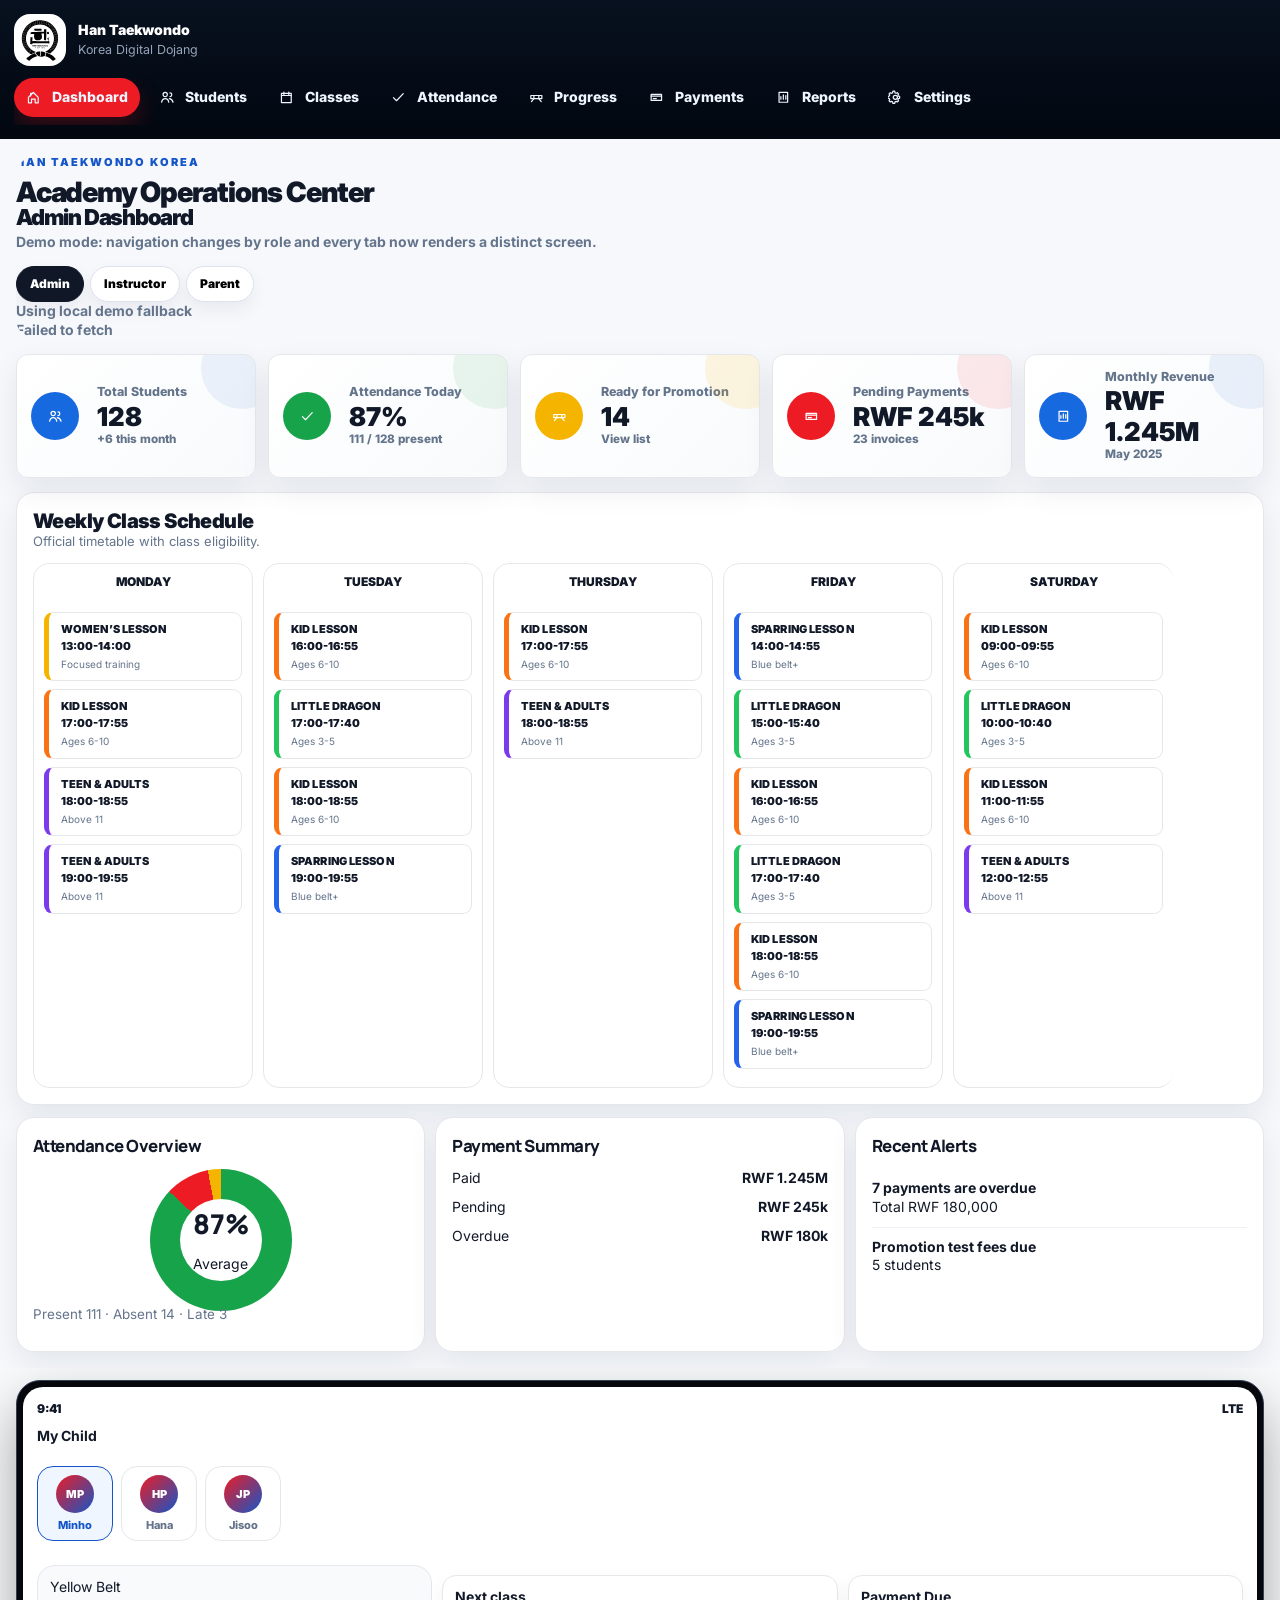
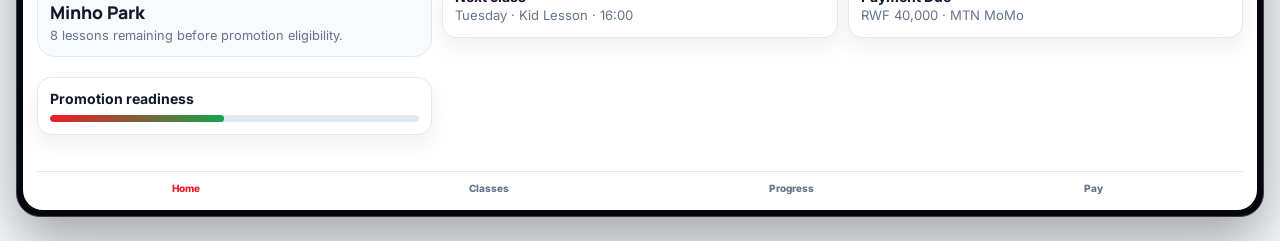
==== commit 1aec0afb: "Wire live academy API scripts into frontend" ====
--- a/index.html
+++ b/index.html
@@ -1,1793 +1,87 @@
 <!doctype html>
-<html lang="en">
+<html lang="en" data-theme="light">
 <head>
-<meta charset="utf-8"/>
-<meta name="viewport" content="width=device-width, initial-scale=1, viewport-fit=cover"/>
-<title>Han Taekwondo Korea · Digital Dojang</title>
-<link rel="preconnect" href="https://fonts.googleapis.com">
-<link href="https://fonts.googleapis.com/css2?family=Rajdhani:wght@400;500;600;700&family=Outfit:wght@300;400;500;600;700;800&family=JetBrains+Mono:wght@400;500;700&display=swap" rel="stylesheet">
-<style>
-/* ═══════════════════════════════════════════════════════════════
-   TOKENS
-═══════════════════════════════════════════════════════════════ */
-:root {
-  --bg:        #06080D;
-  --bg2:       #0B0F18;
-  --bg3:       #0F1420;
-  --surface:   #131929;
-  --card:      #161D2E;
-  --lift:      #1C2538;
-  --border:    rgba(255,255,255,.06);
-  --border2:   rgba(255,255,255,.12);
-
-  --crimson:   #FF1E3C;
-  --crimson2:  #CC1430;
-  --crimson-g: rgba(255,30,60,.18);
-  --crimson-s: rgba(255,30,60,.5);
-
-  --gold:      #FFB800;
-  --gold-g:    rgba(255,184,0,.15);
-  --gold-s:    rgba(255,184,0,.45);
-
-  --teal:      #00E5C0;
-  --teal-g:    rgba(0,229,192,.12);
-
-  --ice:       #A8D4FF;
-  --ice-g:     rgba(168,212,255,.1);
-
-  --white:     #FFFFFF;
-  --fg:        #E2E8F4;
-  --muted:     #7A8BA8;
-  --dim:       #3A4A62;
-
-  --r:         10px;
-  --r2:        16px;
-  --r3:        22px;
-  --sw:        260px;
-  --hh:        68px;
-
-  --ease:      cubic-bezier(.4,0,.2,1);
-  --spring:    cubic-bezier(.34,1.56,.64,1);
-  --t1:        .15s;
-  --t2:        .3s;
-  --t3:        .5s;
-}
-
-*, *::before, *::after { box-sizing: border-box; margin: 0; padding: 0; }
-html { scroll-behavior: smooth; }
-
-body {
-  font-family: 'Outfit', sans-serif;
-  background: var(--bg);
-  color: var(--fg);
-  min-height: 100vh;
-  overflow: hidden;
-  display: flex;
-  cursor: default;
-}
-
-/* ── GLOBAL CANVAS NOISE OVERLAY ── */
-body::before {
-  content: '';
-  position: fixed; inset: 0;
-  background-image: url("data:image/svg+xml,%3Csvg viewBox='0 0 256 256' xmlns='http://www.w3.org/2000/svg'%3E%3Cfilter id='n'%3E%3CfeTurbulence type='fractalNoise' baseFrequency='0.9' numOctaves='4' stitchTiles='stitch'/%3E%3C/filter%3E%3Crect width='100%25' height='100%25' filter='url(%23n)' opacity='1'/%3E%3C/svg%3E");
-  opacity: .018;
-  pointer-events: none;
-  z-index: 9999;
-}
-
-button { cursor: pointer; border: none; background: none; font-family: inherit; color: inherit; }
-svg { display: block; fill: none; stroke: currentColor; stroke-width: 1.7; stroke-linecap: round; stroke-linejoin: round; }
-input, select { font-family: inherit; }
-
-/* ═══════════════════════════════════════════════════════════════
-   SCROLLBAR
-═══════════════════════════════════════════════════════════════ */
-::-webkit-scrollbar { width: 3px; height: 3px; }
-::-webkit-scrollbar-track { background: transparent; }
-::-webkit-scrollbar-thumb { background: var(--dim); border-radius: 3px; }
-
-/* ═══════════════════════════════════════════════════════════════
-   SIDEBAR
-═══════════════════════════════════════════════════════════════ */
-.sidebar {
-  width: var(--sw);
-  min-height: 100vh;
-  background: var(--bg2);
-  border-right: 1px solid var(--border);
-  display: flex;
-  flex-direction: column;
-  position: fixed;
-  left: 0; top: 0; bottom: 0;
-  z-index: 200;
-  overflow-y: auto;
-  scrollbar-width: none;
-  transition: transform var(--t2) var(--ease);
-}
-.sidebar::-webkit-scrollbar { display: none; }
-
-/* Brand */
-.brand {
-  padding: 22px 20px 18px;
-  display: flex;
-  align-items: center;
-  gap: 13px;
-  position: relative;
-}
-.brand::after {
-  content: '';
-  position: absolute;
-  bottom: 0; left: 20px; right: 20px;
-  height: 1px;
-  background: linear-gradient(90deg, transparent, var(--crimson), transparent);
-  opacity: .4;
-}
-.brand-emblem {
-  width: 44px; height: 44px;
-  border-radius: 12px;
-  background: linear-gradient(135deg, var(--crimson2), var(--crimson));
-  display: flex; align-items: center; justify-content: center;
-  position: relative;
-  flex-shrink: 0;
-  box-shadow: 0 0 0 1px rgba(255,30,60,.3), 0 8px 24px rgba(255,30,60,.35);
-}
-.brand-emblem::before {
-  content: '';
-  position: absolute; inset: 0;
-  border-radius: 12px;
-  background: linear-gradient(135deg, rgba(255,255,255,.2) 0%, transparent 60%);
-}
-.brand-emblem svg { width: 22px; height: 22px; stroke: white; stroke-width: 2.2; position: relative; z-index: 1; }
-.brand-text { flex: 1; min-width: 0; }
-.brand-name {
-  font-family: 'Rajdhani', sans-serif;
-  font-weight: 700;
-  font-size: 17px;
-  letter-spacing: 2px;
-  color: var(--white);
-  line-height: 1.2;
-  text-transform: uppercase;
-}
-.brand-sub {
-  font-size: 10.5px;
-  color: var(--muted);
-  letter-spacing: .8px;
-  text-transform: uppercase;
-  margin-top: 1px;
-}
-
-/* Live pill */
-.live-pill {
-  display: flex;
-  align-items: center;
-  gap: 10px;
-  margin: 14px 16px 0;
-  background: rgba(0,229,192,.06);
-  border: 1px solid rgba(0,229,192,.15);
-  border-radius: 10px;
-  padding: 9px 13px;
-}
-.live-dot {
-  width: 7px; height: 7px;
-  background: var(--teal);
-  border-radius: 50%;
-  flex-shrink: 0;
-  box-shadow: 0 0 8px var(--teal);
-  animation: livepulse 2.2s ease-in-out infinite;
-}
-@keyframes livepulse {
-  0%,100% { opacity:1; box-shadow:0 0 6px var(--teal); }
-  50%      { opacity:.7; box-shadow:0 0 14px var(--teal), 0 0 28px rgba(0,229,192,.3); }
-}
-.live-text { font-size: 11.5px; font-weight: 600; color: var(--teal); letter-spacing: .3px; }
-.live-count {
-  margin-left: auto;
-  font-family: 'JetBrains Mono', monospace;
-  font-size: 11px;
-  color: var(--muted);
-}
-
-/* Nav */
-.nav-section-label {
-  font-size: 9.5px;
-  font-weight: 700;
-  letter-spacing: 1.8px;
-  text-transform: uppercase;
-  color: var(--dim);
-  padding: 18px 20px 6px;
-}
-.nav {
-  padding: 6px 12px;
-  display: flex;
-  flex-direction: column;
-  gap: 1px;
-  flex: 1;
-}
-.nav-btn {
-  display: flex;
-  align-items: center;
-  gap: 11px;
-  padding: 10px 12px;
-  border-radius: 9px;
-  color: var(--muted);
-  font-size: 13.5px;
-  font-weight: 500;
-  width: 100%;
-  text-align: left;
-  transition: all var(--t1) var(--ease);
-  position: relative;
-  letter-spacing: .2px;
-}
-.nav-btn svg { width: 17px; height: 17px; flex-shrink: 0; transition: all var(--t1); }
-.nav-btn:hover { background: var(--lift); color: var(--fg); }
-.nav-btn.active {
-  background: var(--crimson-g);
-  color: var(--white);
-  font-weight: 600;
-}
-.nav-btn.active::before {
-  content: '';
-  position: absolute;
-  left: 0; top: 20%; bottom: 20%;
-  width: 3px;
-  background: var(--crimson);
-  border-radius: 0 3px 3px 0;
-  box-shadow: 0 0 8px var(--crimson-s);
-}
-.nav-btn.active svg { stroke: var(--crimson); }
-.nav-badge {
-  margin-left: auto;
-  font-family: 'JetBrains Mono', monospace;
-  font-size: 10px;
-  font-weight: 700;
-  background: var(--crimson);
-  color: #fff;
-  padding: 2px 7px;
-  border-radius: 20px;
-  box-shadow: 0 2px 8px var(--crimson-s);
-}
-
-/* Quick actions */
-.sidebar-footer {
-  padding: 12px 12px 20px;
-  display: flex;
-  flex-direction: column;
-  gap: 6px;
-  border-top: 1px solid var(--border);
-  margin-top: 8px;
-}
-.qa-btn {
-  display: flex;
-  align-items: center;
-  gap: 9px;
-  padding: 9px 12px;
-  border-radius: 9px;
-  background: var(--surface);
-  border: 1px solid var(--border);
-  color: var(--muted);
-  font-size: 12px;
-  font-weight: 500;
-  width: 100%;
-  text-align: left;
-  transition: all var(--t1) var(--ease);
-}
-.qa-btn svg { width: 14px; height: 14px; flex-shrink: 0; }
-.qa-btn:hover { background: var(--lift); color: var(--fg); border-color: var(--border2); }
-.qa-btn.accent { border-color: rgba(255,30,60,.25); color: var(--crimson); background: var(--crimson-g); }
-.qa-btn.accent:hover { background: var(--crimson); color: #fff; border-color: var(--crimson); }
-
-/* ═══════════════════════════════════════════════════════════════
-   MAIN
-═══════════════════════════════════════════════════════════════ */
-.main-wrap {
-  margin-left: var(--sw);
-  flex: 1;
-  display: flex;
-  flex-direction: column;
-  min-height: 100vh;
-  overflow: hidden;
-}
-
-/* ── TOPBAR ── */
-.topbar {
-  height: var(--hh);
-  display: flex;
-  align-items: center;
-  padding: 0 28px;
-  gap: 14px;
-  position: sticky; top: 0;
-  background: rgba(6,8,13,.8);
-  backdrop-filter: blur(20px) saturate(1.6);
-  border-bottom: 1px solid var(--border);
-  z-index: 100;
-  flex-shrink: 0;
-}
-.topbar-breadcrumb {
-  display: flex;
-  align-items: center;
-  gap: 8px;
-}
-.topbar-title {
-  font-family: 'Rajdhani', sans-serif;
-  font-weight: 700;
-  font-size: 21px;
-  letter-spacing: 2.5px;
-  color: var(--white);
-  text-transform: uppercase;
-}
-.topbar-sep { color: var(--dim); font-size: 16px; }
-.topbar-sub { font-size: 13px; color: var(--muted); font-weight: 400; }
-.topbar-right { margin-left: auto; display: flex; align-items: center; gap: 10px; }
-
-/* Role switcher */
-.role-switch {
-  display: flex;
-  background: var(--surface);
-  border: 1px solid var(--border);
-  border-radius: 10px;
-  padding: 3px;
-  gap: 2px;
-}
-.role-btn {
-  padding: 5px 14px;
-  border-radius: 7px;
-  font-size: 12px;
-  font-weight: 600;
-  color: var(--muted);
-  letter-spacing: .5px;
-  transition: all var(--t1) var(--ease);
-}
-.role-btn.active {
-  background: var(--crimson);
-  color: #fff;
-  box-shadow: 0 2px 10px var(--crimson-s);
-}
-
-.tb-icon {
-  width: 38px; height: 38px;
-  background: var(--surface);
-  border: 1px solid var(--border);
-  border-radius: 10px;
-  display: flex; align-items: center; justify-content: center;
-  color: var(--muted);
-  transition: all var(--t1);
-  position: relative;
-}
-.tb-icon svg { width: 16px; height: 16px; }
-.tb-icon:hover { background: var(--lift); color: var(--fg); border-color: var(--border2); }
-.notif-dot {
-  position: absolute;
-  top: 8px; right: 8px;
-  width: 6px; height: 6px;
-  background: var(--crimson);
-  border-radius: 50%;
-  border: 1.5px solid var(--bg);
-  box-shadow: 0 0 6px var(--crimson);
-}
-.avatar-btn {
-  width: 38px; height: 38px;
-  background: linear-gradient(135deg, var(--crimson2), var(--crimson));
-  border-radius: 10px;
-  display: flex; align-items: center; justify-content: center;
-  font-family: 'Rajdhani', sans-serif;
-  font-size: 17px;
-  font-weight: 700;
-  color: #fff;
-  letter-spacing: 1px;
-  box-shadow: 0 4px 12px var(--crimson-s);
-}
-.hamburger-btn {
-  display: none;
-  width: 38px; height: 38px;
-  background: var(--surface);
-  border: 1px solid var(--border);
-  border-radius: 10px;
-  align-items: center; justify-content: center;
-  color: var(--muted);
-}
-.hamburger-btn svg { width: 17px; height: 17px; }
-
-/* ═══════════════════════════════════════════════════════════════
-   CONTENT
-═══════════════════════════════════════════════════════════════ */
-.content {
-  flex: 1;
-  overflow-y: auto;
-  padding: 30px 28px 70px;
-  scrollbar-width: thin;
-  scrollbar-color: var(--dim) transparent;
-}
-
-/* ── PAGES ── */
-.page { display: none; }
-.page.active {
-  display: block;
-  animation: pageIn var(--t2) var(--ease) both;
-}
-@keyframes pageIn {
-  from { opacity:0; transform:translateY(10px); }
-  to   { opacity:1; transform:translateY(0); }
-}
-
-/* ── STAGGER CHILDREN ── */
-.page.active > * {
-  animation: childIn var(--t3) var(--ease) both;
-}
-.page.active > *:nth-child(1) { animation-delay:.02s; }
-.page.active > *:nth-child(2) { animation-delay:.07s; }
-.page.active > *:nth-child(3) { animation-delay:.12s; }
-.page.active > *:nth-child(4) { animation-delay:.17s; }
-.page.active > *:nth-child(5) { animation-delay:.22s; }
-@keyframes childIn {
-  from { opacity:0; transform:translateY(12px); }
-  to   { opacity:1; transform:translateY(0); }
-}
-
-/* ═══════════════════════════════════════════════════════════════
-   HERO BANNER (Dashboard)
-═══════════════════════════════════════════════════════════════ */
-.hero-banner {
-  position: relative;
-  border-radius: var(--r3);
-  overflow: hidden;
-  margin-bottom: 22px;
-  min-height: 170px;
-  display: flex;
-  align-items: flex-end;
-  padding: 28px 32px;
-  background: linear-gradient(135deg, #0A0010 0%, #160020 40%, #1a0008 70%, #0A0C1A 100%);
-  border: 1px solid var(--border);
-}
-.hero-bg-rings {
-  position: absolute; inset: 0;
-  overflow: hidden;
-}
-.hero-ring {
-  position: absolute;
-  border-radius: 50%;
-  border: 1px solid rgba(255,30,60,.15);
-  animation: ringRotate 20s linear infinite;
-}
-.hero-ring:nth-child(1) { width: 400px; height: 400px; right: -80px; top: -120px; border-color: rgba(255,30,60,.12); animation-duration: 25s; }
-.hero-ring:nth-child(2) { width: 280px; height: 280px; right: 30px; top: -60px; border-color: rgba(255,184,0,.1); animation-duration: 18s; animation-direction: reverse; }
-.hero-ring:nth-child(3) { width: 180px; height: 180px; right: 100px; top: 10px; border-color: rgba(0,229,192,.08); animation-duration: 12s; }
-@keyframes ringRotate {
-  from { transform: rotate(0deg); }
-  to   { transform: rotate(360deg); }
-}
-.hero-glow {
-  position: absolute;
-  top: -40px; right: 60px;
-  width: 300px; height: 300px;
-  background: radial-gradient(ellipse, rgba(255,30,60,.18) 0%, transparent 70%);
-  pointer-events: none;
-}
-.hero-glow2 {
-  position: absolute;
-  bottom: -60px; right: 200px;
-  width: 200px; height: 200px;
-  background: radial-gradient(ellipse, rgba(255,184,0,.1) 0%, transparent 70%);
-  pointer-events: none;
-}
-.hero-content { position: relative; z-index: 1; }
-.hero-eyebrow {
-  font-size: 10.5px;
-  font-weight: 700;
-  letter-spacing: 2.5px;
-  text-transform: uppercase;
-  color: var(--crimson);
-  margin-bottom: 8px;
-  display: flex;
-  align-items: center;
-  gap: 8px;
-}
-.hero-eyebrow::before {
-  content: '';
-  width: 24px; height: 2px;
-  background: var(--crimson);
-  border-radius: 2px;
-}
-.hero-title {
-  font-family: 'Rajdhani', sans-serif;
-  font-weight: 700;
-  font-size: 42px;
-  letter-spacing: 3px;
-  line-height: 1;
-  text-transform: uppercase;
-  color: var(--white);
-  text-shadow: 0 0 40px rgba(255,30,60,.3);
-  margin-bottom: 10px;
-}
-.hero-title span { color: var(--crimson); }
-.hero-meta {
-  display: flex;
-  gap: 20px;
-  align-items: center;
-}
-.hero-stat {
-  display: flex;
-  align-items: center;
-  gap: 6px;
-  font-size: 12.5px;
-  color: var(--muted);
-}
-.hero-stat strong { color: var(--fg); font-weight: 600; }
-.hero-stat-dot { width: 4px; height: 4px; background: var(--dim); border-radius: 50%; }
-.hero-badge {
-  position: absolute;
-  top: 24px; right: 28px;
-  background: var(--crimson-g);
-  border: 1px solid rgba(255,30,60,.3);
-  border-radius: 10px;
-  padding: 8px 16px;
-  text-align: right;
-}
-.hero-badge-val {
-  font-family: 'JetBrains Mono', monospace;
-  font-size: 28px;
-  font-weight: 700;
-  color: var(--crimson);
-  line-height: 1;
-  text-shadow: 0 0 20px var(--crimson-s);
-}
-.hero-badge-label { font-size: 10px; color: var(--muted); letter-spacing: .5px; margin-top: 2px; text-transform: uppercase; }
-
-/* ═══════════════════════════════════════════════════════════════
-   METRIC CARDS
-═══════════════════════════════════════════════════════════════ */
-.metrics-row {
-  display: grid;
-  grid-template-columns: repeat(4, 1fr);
-  gap: 14px;
-  margin-bottom: 22px;
-}
-.metric-card {
-  background: var(--card);
-  border: 1px solid var(--border);
-  border-radius: var(--r2);
-  padding: 20px 20px 18px;
-  position: relative;
-  overflow: hidden;
-  transition: transform var(--t1) var(--ease), border-color var(--t1);
-  cursor: default;
-}
-.metric-card::after {
-  content: '';
-  position: absolute;
-  inset: 0;
-  border-radius: var(--r2);
-  opacity: 0;
-  transition: opacity var(--t2);
-  pointer-events: none;
-}
-.metric-card:hover { transform: translateY(-3px); border-color: var(--border2); }
-.metric-card:hover::after { opacity: 1; }
-.metric-card.mc-red::after  { background: radial-gradient(ellipse at top right, rgba(255,30,60,.08), transparent 70%); }
-.metric-card.mc-gold::after { background: radial-gradient(ellipse at top right, rgba(255,184,0,.07), transparent 70%); }
-.metric-card.mc-teal::after { background: radial-gradient(ellipse at top right, rgba(0,229,192,.07), transparent 70%); }
-.metric-card.mc-ice::after  { background: radial-gradient(ellipse at top right, rgba(168,212,255,.07), transparent 70%); }
-
-.metric-header {
-  display: flex;
-  align-items: flex-start;
-  justify-content: space-between;
-  margin-bottom: 16px;
-}
-.metric-icon {
-  width: 38px; height: 38px;
-  border-radius: 10px;
-  display: flex; align-items: center; justify-content: center;
-}
-.metric-icon svg { width: 17px; height: 17px; }
-.mc-red  .metric-icon { background: var(--crimson-g); color: var(--crimson); border: 1px solid rgba(255,30,60,.2); }
-.mc-gold .metric-icon { background: var(--gold-g);    color: var(--gold);    border: 1px solid rgba(255,184,0,.2); }
-.mc-teal .metric-icon { background: var(--teal-g);    color: var(--teal);    border: 1px solid rgba(0,229,192,.2); }
-.mc-ice  .metric-icon { background: var(--ice-g);     color: var(--ice);     border: 1px solid rgba(168,212,255,.2); }
-
-.metric-delta {
-  font-size: 11px;
-  font-weight: 600;
-  padding: 3px 8px;
-  border-radius: 20px;
-  font-family: 'JetBrains Mono', monospace;
-}
-.d-up   { background: rgba(0,229,192,.1); color: var(--teal); }
-.d-down { background: rgba(255,30,60,.1); color: var(--crimson); }
-.d-neu  { background: rgba(255,184,0,.1); color: var(--gold); }
-
-.metric-value {
-  font-family: 'Rajdhani', sans-serif;
-  font-size: 44px;
-  font-weight: 700;
-  line-height: 1;
-  letter-spacing: 1px;
-  color: var(--white);
-  margin-bottom: 4px;
-}
-.mc-red  .metric-value { color: var(--crimson); text-shadow: 0 0 20px rgba(255,30,60,.3); }
-.metric-label {
-  font-size: 12px;
-  color: var(--muted);
-  font-weight: 400;
-  letter-spacing: .2px;
-}
-
-/* ═══════════════════════════════════════════════════════════════
-   SECTION HEADERS
-═══════════════════════════════════════════════════════════════ */
-.sh {
-  display: flex;
-  align-items: center;
-  justify-content: space-between;
-  margin-bottom: 14px;
-}
-.sh-title {
-  font-family: 'Rajdhani', sans-serif;
-  font-weight: 700;
-  font-size: 18px;
-  letter-spacing: 2px;
-  text-transform: uppercase;
-  color: var(--white);
-  display: flex;
-  align-items: center;
-  gap: 10px;
-}
-.sh-title::before {
-  content: '';
-  width: 4px; height: 18px;
-  background: var(--crimson);
-  border-radius: 4px;
-  box-shadow: 0 0 8px var(--crimson-s);
-}
-.sh-btn {
-  font-size: 12px;
-  font-weight: 600;
-  color: var(--muted);
-  padding: 6px 14px;
-  border-radius: 8px;
-  border: 1px solid var(--border);
-  background: var(--surface);
-  transition: all var(--t1);
-  letter-spacing: .3px;
-}
-.sh-btn:hover { color: var(--fg); border-color: var(--border2); background: var(--lift); }
-.sh-btn.primary {
-  background: var(--crimson-g);
-  border-color: rgba(255,30,60,.3);
-  color: var(--crimson);
-}
-.sh-btn.primary:hover { background: var(--crimson); color: #fff; border-color: var(--crimson); box-shadow: 0 4px 14px var(--crimson-s); }
-
-/* ═══════════════════════════════════════════════════════════════
-   2-COL GRID
-═══════════════════════════════════════════════════════════════ */
-.two-col { display: grid; grid-template-columns: 1fr 1fr; gap: 16px; margin-bottom: 22px; }
-.three-col { display: grid; grid-template-columns: 1fr 1fr 1fr; gap: 14px; }
-@media (max-width: 1100px) { .metrics-row { grid-template-columns: 1fr 1fr; } }
-@media (max-width: 900px)  { .two-col { grid-template-columns: 1fr; } .three-col { grid-template-columns: 1fr 1fr; } }
-
-/* ═══════════════════════════════════════════════════════════════
-   CARD / PANEL
-═══════════════════════════════════════════════════════════════ */
-.card {
-  background: var(--card);
-  border: 1px solid var(--border);
-  border-radius: var(--r2);
-  overflow: hidden;
-}
-.card-head {
-  display: flex;
-  align-items: center;
-  justify-content: space-between;
-  padding: 15px 18px;
-  border-bottom: 1px solid var(--border);
-}
-.card-title {
-  font-family: 'Rajdhani', sans-serif;
-  font-weight: 700;
-  font-size: 14px;
-  letter-spacing: 1.5px;
-  text-transform: uppercase;
-  color: var(--fg);
-}
-.card-action {
-  font-size: 11.5px;
-  font-weight: 600;
-  color: var(--muted);
-  transition: color var(--t1);
-  letter-spacing: .3px;
-}
-.card-action:hover { color: var(--crimson); }
-.card-body { padding: 16px 18px; }
-
-/* ═══════════════════════════════════════════════════════════════
-   TABLE
-═══════════════════════════════════════════════════════════════ */
-.table-wrap { background: var(--card); border: 1px solid var(--border); border-radius: var(--r2); overflow: hidden; margin-bottom: 22px; }
-table { width: 100%; border-collapse: collapse; }
-thead th {
-  text-align: left;
-  font-size: 10.5px;
-  font-weight: 700;
-  letter-spacing: 1.4px;
-  text-transform: uppercase;
-  color: var(--dim);
-  padding: 13px 16px;
-  border-bottom: 1px solid var(--border);
-  background: var(--bg3);
-  white-space: nowrap;
-}
-tbody tr { transition: background var(--t1); }
-tbody tr:hover { background: var(--lift); }
-tbody td {
-  padding: 12px 16px;
-  font-size: 13px;
-  color: var(--muted);
-  border-bottom: 1px solid rgba(255,255,255,.03);
-  vertical-align: middle;
-}
-tbody tr:last-child td { border-bottom: none; }
-td.name-cell { color: var(--fg); font-weight: 600; font-size: 13.5px; }
-.mono { font-family: 'JetBrains Mono', monospace; font-size: 12px; }
-
-/* ═══════════════════════════════════════════════════════════════
-   BELT BADGES
-═══════════════════════════════════════════════════════════════ */
-.belt {
-  display: inline-flex;
-  align-items: center;
-  gap: 6px;
-  font-size: 11px;
-  font-weight: 700;
-  padding: 3px 10px 3px 8px;
-  border-radius: 20px;
-  letter-spacing: .4px;
-  text-transform: uppercase;
-  font-family: 'JetBrains Mono', monospace;
-}
-.belt-swatch { width: 8px; height: 8px; border-radius: 2px; flex-shrink: 0; }
-.b-white  { background: rgba(255,255,255,.07); color: #C8D0E0; border: 1px solid rgba(255,255,255,.12); }
-.b-white  .belt-swatch { background: #E0E4F0; }
-.b-yellow { background: rgba(255,184,0,.1);  color: var(--gold);   border: 1px solid rgba(255,184,0,.2); }
-.b-yellow .belt-swatch { background: var(--gold); }
-.b-green  { background: rgba(0,230,100,.1);  color: #00E664;        border: 1px solid rgba(0,230,100,.2); }
-.b-green  .belt-swatch { background: #00E664; }
-.b-blue   { background: rgba(70,160,255,.1); color: #46A0FF;        border: 1px solid rgba(70,160,255,.2); }
-.b-blue   .belt-swatch { background: #46A0FF; }
-.b-red    { background: var(--crimson-g);    color: var(--crimson); border: 1px solid rgba(255,30,60,.25); }
-.b-red    .belt-swatch { background: var(--crimson); }
-.b-black  { background: rgba(255,255,255,.05); color: #A0A8BC; border: 1px solid rgba(255,255,255,.15); }
-.b-black  .belt-swatch { background: linear-gradient(135deg, #555, #111); border: 1px solid rgba(255,255,255,.2); }
-
-/* ═══════════════════════════════════════════════════════════════
-   STATUS PILLS
-═══════════════════════════════════════════════════════════════ */
-.pill {
-  display: inline-block;
-  font-size: 10.5px;
-  font-weight: 700;
-  padding: 3px 10px;
-  border-radius: 20px;
-  letter-spacing: .4px;
-  text-transform: uppercase;
-  font-family: 'JetBrains Mono', monospace;
-}
-.p-green { background: rgba(0,230,100,.1); color: #00E664; }
-.p-red   { background: var(--crimson-g);   color: var(--crimson); }
-.p-gold  { background: var(--gold-g);      color: var(--gold); }
-.p-blue  { background: rgba(70,160,255,.1); color: #46A0FF; }
-.p-dim   { background: rgba(255,255,255,.05); color: var(--muted); }
-
-/* ═══════════════════════════════════════════════════════════════
-   PROGRESS BAR
-═══════════════════════════════════════════════════════════════ */
-.pbar { height: 5px; background: var(--bg3); border-radius: 5px; overflow: hidden; }
-.pbar-fill { height: 100%; border-radius: 5px; transition: width .8s var(--ease); }
-.pf-red  { background: linear-gradient(90deg, var(--crimson2), var(--crimson)); box-shadow: 0 0 8px var(--crimson-s); }
-.pf-teal { background: linear-gradient(90deg, #00C4A8, var(--teal)); box-shadow: 0 0 8px rgba(0,229,192,.4); }
-.pf-gold { background: linear-gradient(90deg, #D49800, var(--gold)); box-shadow: 0 0 8px var(--gold-s); }
-.pf-dim  { background: var(--lift); }
-
-/* ═══════════════════════════════════════════════════════════════
-   SCHEDULE
-═══════════════════════════════════════════════════════════════ */
-.schedule { display: flex; flex-direction: column; gap: 8px; }
-.sched-row {
-  display: flex;
-  align-items: center;
-  gap: 12px;
-}
-.sched-time {
-  font-family: 'JetBrains Mono', monospace;
-  font-size: 11px;
-  color: var(--dim);
-  width: 90px;
-  flex-shrink: 0;
-  letter-spacing: .3px;
-}
-.sched-block {
-  flex: 1;
-  background: var(--surface);
-  border: 1px solid var(--border);
-  border-left: 3px solid var(--dim);
-  border-radius: 0 8px 8px 0;
-  padding: 9px 14px;
-  display: flex;
-  align-items: center;
-  justify-content: space-between;
-  transition: all var(--t1);
-  cursor: default;
-}
-.sched-block:hover { background: var(--lift); border-color: var(--border2); border-left-color: inherit; }
-.sched-block.live { border-left-color: var(--teal); background: rgba(0,229,192,.04); }
-.sched-name { font-size: 13px; font-weight: 600; color: var(--fg); }
-.sched-info { font-size: 11.5px; color: var(--muted); display: flex; align-items: center; gap: 8px; }
-.sched-dot { width: 6px; height: 6px; border-radius: 50%; flex-shrink: 0; }
-
-/* ═══════════════════════════════════════════════════════════════
-   ALERTS
-═══════════════════════════════════════════════════════════════ */
-.alerts { display: flex; flex-direction: column; gap: 8px; }
-.alert {
-  display: flex;
-  align-items: flex-start;
-  gap: 12px;
-  padding: 11px 14px;
-  border-radius: 10px;
-  background: var(--surface);
-  border-left: 3px solid transparent;
-  transition: background var(--t1);
-}
-.alert:hover { background: var(--lift); }
-.alert.a-red  { border-color: var(--crimson); }
-.alert.a-gold { border-color: var(--gold); }
-.alert.a-blue { border-color: #46A0FF; }
-.alert-ico { width: 18px; height: 18px; flex-shrink: 0; margin-top: 1px; }
-.alert.a-red  .alert-ico { color: var(--crimson); }
-.alert.a-gold .alert-ico { color: var(--gold); }
-.alert.a-blue .alert-ico { color: #46A0FF; }
-.alert-body { font-size: 12.5px; color: var(--muted); line-height: 1.45; }
-.alert-body strong { color: var(--fg); font-weight: 600; }
-
-/* ═══════════════════════════════════════════════════════════════
-   ATTENDANCE CARDS
-═══════════════════════════════════════════════════════════════ */
-.att-grid { display: grid; grid-template-columns: repeat(auto-fill, minmax(190px,1fr)); gap: 12px; margin-bottom: 22px; }
-.att-card {
-  background: var(--card);
-  border: 1px solid var(--border);
-  border-radius: var(--r2);
-  padding: 16px;
-  transition: all var(--t1);
-}
-.att-card:hover { transform: translateY(-2px); border-color: var(--border2); }
-.att-card.ready { border-color: rgba(0,229,192,.2); box-shadow: 0 0 0 1px rgba(0,229,192,.08), 0 8px 24px rgba(0,0,0,.3); }
-.att-name { font-size: 14px; font-weight: 700; color: var(--white); margin-bottom: 5px; }
-.att-belt-wrap { margin-bottom: 12px; }
-.att-row { display: flex; justify-content: space-between; align-items: center; margin-bottom: 6px; }
-.att-lbl { font-size: 11px; color: var(--dim); font-family: 'JetBrains Mono', monospace; }
-.att-val { font-size: 11px; font-weight: 700; color: var(--fg); font-family: 'JetBrains Mono', monospace; }
-.promo-tag {
-  display: inline-flex;
-  align-items: center;
-  gap: 5px;
-  font-size: 10px;
-  font-weight: 700;
-  letter-spacing: .5px;
-  text-transform: uppercase;
-  padding: 3px 9px;
-  border-radius: 20px;
-  margin-top: 8px;
-}
-.promo-tag.ready  { background: rgba(0,229,192,.1); color: var(--teal); border: 1px solid rgba(0,229,192,.2); }
-.promo-tag.near   { background: var(--gold-g); color: var(--gold); border: 1px solid rgba(255,184,0,.2); }
-.promo-tag.dan    { background: var(--ice-g); color: var(--ice); border: 1px solid rgba(168,212,255,.2); }
-
-/* ═══════════════════════════════════════════════════════════════
-   BELT PASSPORT
-═══════════════════════════════════════════════════════════════ */
-.belt-ladder { display: flex; flex-direction: column; gap: 6px; }
-.bl-row {
-  display: flex;
-  align-items: center;
-  gap: 12px;
-  padding: 12px 14px;
-  border-radius: 10px;
-  background: var(--surface);
-  border: 1px solid var(--border);
-  transition: all var(--t1);
-  cursor: default;
-}
-.bl-row.earned  { border-color: rgba(0,229,192,.15); }
-.bl-row.current { border-color: rgba(255,184,0,.25); background: rgba(255,184,0,.04); }
-.bl-row.locked  { opacity: .4; }
-.bl-row:not(.locked):hover { border-color: var(--border2); transform: translateX(3px); }
-.bl-swatch { width: 26px; height: 10px; border-radius: 3px; flex-shrink: 0; }
-.bl-name { font-size: 13px; font-weight: 600; color: var(--fg); flex: 1; }
-.bl-req  { font-size: 11px; color: var(--muted); font-family: 'JetBrains Mono', monospace; }
-.bl-ico  { width: 18px; height: 18px; flex-shrink: 0; }
-.bl-row.earned  .bl-ico { color: var(--teal); }
-.bl-row.current .bl-ico { color: var(--gold); }
-.bl-row.locked  .bl-ico { color: var(--dim); }
-
-/* ═══════════════════════════════════════════════════════════════
-   PAYMENTS
-═══════════════════════════════════════════════════════════════ */
-.pay-summary {
-  display: grid;
-  grid-template-columns: repeat(3, 1fr);
-  gap: 12px;
-  margin-bottom: 20px;
-}
-.pay-tile {
-  background: var(--card);
-  border: 1px solid var(--border);
-  border-radius: var(--r2);
-  padding: 20px;
-  text-align: center;
-  transition: all var(--t1);
-}
-.pay-tile:hover { transform: translateY(-2px); border-color: var(--border2); }
-.pay-val {
-  font-family: 'Rajdhani', sans-serif;
-  font-size: 32px;
-  font-weight: 700;
-  line-height: 1;
-  margin-bottom: 5px;
-  letter-spacing: 1px;
-}
-.pay-tile.pt-teal .pay-val { color: var(--teal); text-shadow: 0 0 16px rgba(0,229,192,.3); }
-.pay-tile.pt-red  .pay-val { color: var(--crimson); text-shadow: 0 0 16px var(--crimson-s); }
-.pay-tile.pt-gold .pay-val { color: var(--gold); text-shadow: 0 0 16px var(--gold-s); }
-.pay-lbl { font-size: 11px; color: var(--muted); font-weight: 500; letter-spacing: .3px; }
-
-/* ═══════════════════════════════════════════════════════════════
-   REPORTS
-═══════════════════════════════════════════════════════════════ */
-.report-grid { display: grid; grid-template-columns: repeat(auto-fill, minmax(230px,1fr)); gap: 14px; margin-bottom: 22px; }
-.report-tile {
-  background: var(--card);
-  border: 1px solid var(--border);
-  border-radius: var(--r2);
-  padding: 22px 20px 18px;
-  display: flex;
-  flex-direction: column;
-  gap: 10px;
-  transition: all var(--t1);
-  cursor: pointer;
-  position: relative;
-  overflow: hidden;
-}
-.report-tile::after {
-  content: '';
-  position: absolute;
-  bottom: 0; left: 0; right: 0;
-  height: 2px;
-  background: var(--crimson);
-  transform: scaleX(0);
-  transform-origin: left;
-  transition: transform var(--t2) var(--ease);
-}
-.report-tile:hover { transform: translateY(-3px); border-color: var(--border2); box-shadow: 0 12px 32px rgba(0,0,0,.3); }
-.report-tile:hover::after { transform: scaleX(1); }
-.rt-icon {
-  width: 44px; height: 44px;
-  border-radius: 11px;
-  display: flex; align-items: center; justify-content: center;
-  border: 1px solid transparent;
-}
-.rt-icon svg { width: 20px; height: 20px; }
-.rt-name { font-size: 14px; font-weight: 700; color: var(--white); }
-.rt-desc { font-size: 12px; color: var(--muted); line-height: 1.5; flex: 1; }
-.rt-cta {
-  font-size: 12px;
-  font-weight: 600;
-  color: var(--muted);
-  display: flex; align-items: center; gap: 5px;
-  transition: color var(--t1);
-}
-.report-tile:hover .rt-cta { color: var(--crimson); }
-
-/* ═══════════════════════════════════════════════════════════════
-   PARENT PORTAL
-═══════════════════════════════════════════════════════════════ */
-.portal-outer {
-  display: flex;
-  justify-content: center;
-  padding: 10px 0 20px;
-}
-.portal-phone {
-  width: 380px;
-  background: var(--bg2);
-  border: 1px solid var(--border2);
-  border-radius: 28px;
-  overflow: hidden;
-  box-shadow: 0 30px 80px rgba(0,0,0,.5), 0 0 0 1px rgba(255,255,255,.06);
-  position: relative;
-}
-.portal-notch {
-  height: 28px;
-  background: var(--bg);
-  display: flex;
-  align-items: center;
-  justify-content: center;
-}
-.portal-notch::after {
-  content: '';
-  width: 80px; height: 6px;
-  background: var(--bg3);
-  border-radius: 3px;
-}
-.portal-hero {
-  background: linear-gradient(135deg, #180005 0%, #220010 50%, #0F1020 100%);
-  padding: 22px 22px 20px;
-  position: relative;
-  overflow: hidden;
-}
-.portal-hero-glow {
-  position: absolute;
-  top: -30px; right: -20px;
-  width: 180px; height: 180px;
-  background: radial-gradient(ellipse, rgba(255,30,60,.2), transparent 70%);
-  pointer-events: none;
-}
-.portal-avatar {
-  width: 54px; height: 54px;
-  background: linear-gradient(135deg, var(--crimson2), var(--crimson));
-  border-radius: 14px;
-  display: flex; align-items: center; justify-content: center;
-  font-family: 'Rajdhani', sans-serif;
-  font-size: 22px;
-  font-weight: 700;
-  color: #fff;
-  box-shadow: 0 6px 20px var(--crimson-s);
-  margin-bottom: 12px;
-  position: relative;
-}
-.portal-name { font-size: 20px; font-weight: 700; color: var(--white); margin-bottom: 4px; font-family: 'Rajdhani', sans-serif; letter-spacing: 1px; }
-.portal-class { font-size: 12px; color: var(--muted); display: flex; align-items: center; gap: 8px; }
-.portal-body { padding: 18px 20px 24px; display: flex; flex-direction: column; gap: 14px; }
-.portal-stats { display: grid; grid-template-columns: 1fr 1fr; gap: 10px; }
-.p-stat {
-  background: var(--surface);
-  border: 1px solid var(--border);
-  border-radius: 12px;
-  padding: 14px;
-  text-align: center;
-}
-.p-stat-val { font-family: 'Rajdhani', sans-serif; font-size: 30px; font-weight: 700; line-height: 1; }
-.p-stat-lbl { font-size: 10.5px; color: var(--muted); margin-top: 3px; letter-spacing: .3px; }
-.portal-block {
-  background: var(--surface);
-  border: 1px solid var(--border);
-  border-radius: 12px;
-  padding: 14px;
-}
-.pb-label { font-size: 10.5px; font-weight: 700; letter-spacing: 1.2px; text-transform: uppercase; color: var(--dim); margin-bottom: 10px; }
-.portal-pay {
-  background: linear-gradient(135deg, #D49800, var(--gold));
-  color: #000;
-  font-weight: 800;
-  font-size: 14px;
-  padding: 14px;
-  border-radius: 12px;
-  width: 100%;
-  text-align: center;
-  box-shadow: 0 6px 20px rgba(255,184,0,.35);
-  transition: all var(--t1);
-  letter-spacing: .3px;
-}
-.portal-pay:hover { transform: translateY(-2px); box-shadow: 0 10px 28px rgba(255,184,0,.45); }
-
-/* ═══════════════════════════════════════════════════════════════
-   SETTINGS
-═══════════════════════════════════════════════════════════════ */
-.settings-layout { display: grid; grid-template-columns: 200px 1fr; gap: 20px; align-items: start; }
-.settings-nav { display: flex; flex-direction: column; gap: 2px; }
-.sn-item {
-  display: flex; align-items: center; gap: 10px;
-  padding: 10px 13px;
-  border-radius: 9px;
-  font-size: 13px;
-  font-weight: 500;
-  color: var(--muted);
-  cursor: pointer;
-  transition: all var(--t1);
-}
-.sn-item svg { width: 15px; height: 15px; }
-.sn-item:hover { background: var(--lift); color: var(--fg); }
-.sn-item.active { background: var(--crimson-g); color: var(--crimson); font-weight: 600; }
-.form-grid { display: flex; flex-direction: column; gap: 18px; }
-.form-row { display: flex; flex-direction: column; gap: 6px; }
-.form-2 { display: grid; grid-template-columns: 1fr 1fr; gap: 12px; }
-.form-label { font-size: 11px; font-weight: 700; letter-spacing: 1px; text-transform: uppercase; color: var(--dim); }
-.form-input {
-  background: var(--surface);
-  border: 1px solid var(--border);
-  border-radius: 9px;
-  padding: 11px 14px;
-  font-size: 13.5px;
-  color: var(--fg);
-  outline: none;
-  width: 100%;
-  transition: border-color var(--t1);
-}
-.form-input:focus { border-color: var(--crimson); box-shadow: 0 0 0 3px var(--crimson-g); }
-.form-input::placeholder { color: var(--dim); }
-.save-btn {
-  display: inline-flex; align-items: center; gap: 8px;
-  background: var(--crimson);
-  color: #fff;
-  font-size: 13.5px;
-  font-weight: 700;
-  padding: 11px 24px;
-  border-radius: 10px;
-  letter-spacing: .5px;
-  box-shadow: 0 6px 20px var(--crimson-s);
-  transition: all var(--t1) var(--spring);
-}
-.save-btn:hover { transform: translateY(-2px) scale(1.02); box-shadow: 0 10px 28px var(--crimson-s); }
-.save-btn svg { width: 15px; height: 15px; }
-
-/* ═══════════════════════════════════════════════════════════════
-   MOBILE NAV
-═══════════════════════════════════════════════════════════════ */
-.mobile-nav {
-  display: none;
-  position: fixed; bottom: 0; left: 0; right: 0;
-  background: rgba(11,15,24,.95);
-  backdrop-filter: blur(20px);
-  border-top: 1px solid var(--border);
-  padding: 6px 8px 14px;
-  z-index: 300;
-  justify-content: space-around;
-}
-.mob-btn {
-  display: flex; flex-direction: column; align-items: center; gap: 3px;
-  padding: 6px 12px;
-  border-radius: 9px;
-  font-size: 10px;
-  font-weight: 600;
-  color: var(--dim);
-  letter-spacing: .4px;
-  transition: all var(--t1);
-}
-.mob-btn svg { width: 20px; height: 20px; }
-.mob-btn.active { color: var(--crimson); }
-
-/* ═══════════════════════════════════════════════════════════════
-   RESPONSIVE
-═══════════════════════════════════════════════════════════════ */
-@media (max-width: 768px) {
-  :root { --sw: 0px; }
-  .sidebar { transform: translateX(-260px); width: 260px; }
-  .sidebar.open { transform: translateX(0); box-shadow: 20px 0 60px rgba(0,0,0,.6); }
-  .main-wrap { margin-left: 0; }
-  .mobile-nav { display: flex; }
-  .hamburger-btn { display: flex; }
-  .content { padding: 18px 16px 80px; }
-  .topbar { padding: 0 16px; }
-  .hero-banner { min-height: 140px; padding: 20px; }
-  .hero-title { font-size: 28px; }
-  .hero-badge { display: none; }
-  .metrics-row { grid-template-columns: 1fr 1fr; }
-  .pay-summary { grid-template-columns: 1fr; }
-  .settings-layout { grid-template-columns: 1fr; }
-  .three-col { grid-template-columns: 1fr; }
-}
-</style>
+  <meta charset="utf-8" />
+  <meta name="viewport" content="width=device-width, initial-scale=1, viewport-fit=cover" />
+  <title>Han Taekwondo Korea | Digital Dojang</title>
+  <meta name="description" content="Premium responsive Taekwondo academy management platform for Han Taekwondo Korea." />
+  <link rel="preconnect" href="https://fonts.googleapis.com">
+  <link rel="preconnect" href="https://fonts.gstatic.com" crossorigin>
+  <link href="https://fonts.googleapis.com/css2?family=Inter:wght@400;500;600;700;800;900&family=Manrope:wght@600;700;800&display=swap" rel="stylesheet">
+  <link rel="stylesheet" href="css/styles.css" />
 </head>
 <body>
+  <a class="skip-link" href="#main">Skip to main content</a>
 
-<!-- ═══════════════ SIDEBAR ═══════════════ -->
-<aside class="sidebar" id="sidebar" aria-label="Main navigation">
+  <svg class="icon-sprite" aria-hidden="true" focusable="false">
+    <symbol id="icon-dashboard" viewBox="0 0 24 24"><path d="M4 12.1 12 4l8 8.1V21h-5v-6H9v6H4z"/><path d="M7.5 9.7V5.5h3"/></symbol>
+    <symbol id="icon-students" viewBox="0 0 24 24"><path d="M8.5 11a3.5 3.5 0 1 0 0-7 3.5 3.5 0 0 0 0 7Z"/><path d="M2.7 20c.7-4 2.7-6 5.8-6s5.1 2 5.8 6"/><path d="M16.3 10.7a3 3 0 1 0 0-6"/><path d="M15.3 14.2c3 .3 5 2.2 6 5.8"/></symbol>
+    <symbol id="icon-calendar" viewBox="0 0 24 24"><path d="M4 5.5h16v15H4z"/><path d="M8 3.5v4M16 3.5v4M4 9h16"/></symbol>
+    <symbol id="icon-payments" viewBox="0 0 24 24"><path d="M3.5 7h17v10h-17z"/><path d="M3.5 10h17M7 14h5"/></symbol>
+    <symbol id="icon-belt" viewBox="0 0 24 24"><path d="M3 9h18v5H3z"/><path d="M8 9v5m8-5v5M8 14l-4 5m12-5 4 5"/></symbol>
+    <symbol id="icon-check" viewBox="0 0 24 24"><path d="m4 12.5 5 5L20 6"/></symbol>
+    <symbol id="icon-report" viewBox="0 0 24 24"><path d="M5 4h14v16H5z"/><path d="M8 15v-4m4 4V8m4 7v-6"/></symbol>
+    <symbol id="icon-settings" viewBox="0 0 24 24"><circle cx="12" cy="12" r="3.4"/><path d="M19 13.5v-3l-2-.5-.8-1.8 1-1.8-2-2-1.8 1-1.9-.8L11 2H8l-.5 2.6-1.9.8-1.8-1-2 2 1 1.8L2 10l-2 .5v3l2 .5.8 1.8-1 1.8 2 2 1.8-1 1.9.8L8 22h3l.5-2.6 1.9-.8 1.8 1 2-2-1-1.8.8-1.8z"/></symbol>
+    <symbol id="icon-phone" viewBox="0 0 24 24"><path d="M8 2.8h8a2 2 0 0 1 2 2v14.4a2 2 0 0 1-2 2H8a2 2 0 0 1-2-2V4.8a2 2 0 0 1 2-2Z"/><path d="M10.5 18.2h3"/></symbol>
+    <symbol id="icon-spark" viewBox="0 0 24 24"><path d="m12 2 1.8 6.2L20 10l-6.2 1.8L12 18l-1.8-6.2L4 10l6.2-1.8z"/><path d="m19 16 .8 2.6L22 19l-2.2.4L19 22l-.8-2.6L16 19l2.2-.4z"/></symbol>
+  </svg>
 
-  <div class="brand">
-    <div class="brand-emblem">
-      <svg viewBox="0 0 24 24"><path d="M12 2 3 7v5c0 5.25 3.75 10.15 9 11.35C17.25 22.15 21 17.25 21 12V7z"/></svg>
-    </div>
-    <div class="brand-text">
-      <div class="brand-name">Han Taekwondo</div>
-      <div class="brand-sub">Korea · Digital Dojang</div>
-    </div>
-  </div>
-
-  <div class="live-pill">
-    <span class="live-dot"></span>
-    <span class="live-text">Training live now</span>
-    <span class="live-count">74 students</span>
-  </div>
-
-  <div class="nav-section-label">Operations</div>
-  <nav class="nav" aria-label="Primary">
-    <button class="nav-btn active" data-view="dashboard">
-      <svg viewBox="0 0 24 24"><rect x="3" y="3" width="7" height="7" rx="1"/><rect x="14" y="3" width="7" height="7" rx="1"/><rect x="3" y="14" width="7" height="7" rx="1"/><rect x="14" y="14" width="7" height="7" rx="1"/></svg>
-      Dashboard
-    </button>
-    <button class="nav-btn" data-view="students">
-      <svg viewBox="0 0 24 24"><circle cx="9" cy="7" r="4"/><path d="M3 21v-2a4 4 0 0 1 4-4h4a4 4 0 0 1 4 4v2"/><path d="M16 3.1a4 4 0 0 1 0 7.8M21 21v-2a4 4 0 0 0-3-3.9"/></svg>
-      Students
-      <span class="nav-badge">48</span>
-    </button>
-    <button class="nav-btn" data-view="classes">
-      <svg viewBox="0 0 24 24"><rect x="3" y="4" width="18" height="18" rx="2"/><path d="M16 2v4M8 2v4M3 10h18"/></svg>
-      Classes
-    </button>
-    <button class="nav-btn" data-view="attendance">
-      <svg viewBox="0 0 24 24"><path d="M20 6 9 17l-5-5"/></svg>
-      Attendance
-    </button>
-
-    <div class="nav-section-label" style="padding-left:0;margin-top:4px">Academy</div>
-    <button class="nav-btn" data-view="progress">
-      <svg viewBox="0 0 24 24"><rect x="2" y="8" width="20" height="8" rx="2"/><path d="M7 8v8m10-8v8M7 16l-4 5m12-5 4 5"/></svg>
-      Belt Progress
-    </button>
-    <button class="nav-btn" data-view="payments">
-      <svg viewBox="0 0 24 24"><rect x="2" y="6" width="20" height="12" rx="2"/><path d="M2 10h20M6 14h4"/></svg>
-      Payments
-    </button>
-    <button class="nav-btn" data-view="reports">
-      <svg viewBox="0 0 24 24"><path d="M14 2H6a2 2 0 0 0-2 2v16a2 2 0 0 0 2 2h12a2 2 0 0 0 2-2V8z"/><path d="M14 2v6h6M8 15v-4m4 4V9m4 6v-2"/></svg>
-      Reports
-    </button>
-    <button class="nav-btn" data-view="parent">
-      <svg viewBox="0 0 24 24"><rect x="5" y="2" width="14" height="20" rx="2"/><path d="M10 18h4"/></svg>
-      Parent Portal
-    </button>
-
-    <div class="nav-section-label" style="padding-left:0;margin-top:4px">System</div>
-    <button class="nav-btn" data-view="settings">
-      <svg viewBox="0 0 24 24"><circle cx="12" cy="12" r="3"/><path d="M19.4 15a1.65 1.65 0 0 0 .33 1.82l.06.06a2 2 0 0 1-2.83 2.83l-.06-.06a1.65 1.65 0 0 0-1.82-.33 1.65 1.65 0 0 0-1 1.51V21a2 2 0 0 1-4 0v-.09A1.65 1.65 0 0 0 9 19.4a1.65 1.65 0 0 0-1.82.33l-.06.06a2 2 0 0 1-2.83-2.83l.06-.06A1.65 1.65 0 0 0 4.68 15a1.65 1.65 0 0 0-1.51-1H3a2 2 0 0 1 0-4h.09A1.65 1.65 0 0 0 4.68 9a1.65 1.65 0 0 0-.33-1.82l-.06-.06a2 2 0 0 1 2.83-2.83l.06.06A1.65 1.65 0 0 0 9 4.68h.09A1.65 1.65 0 0 0 10 3.09V3a2 2 0 0 1 4 0v.09a1.65 1.65 0 0 0 1 1.51h.09a1.65 1.65 0 0 0 1.82-.33l.06-.06a2 2 0 0 1 2.83 2.83l-.06.06A1.65 1.65 0 0 0 19.4 9H21a2 2 0 0 1 0 4h-.09a1.65 1.65 0 0 0-1.51 1z"/></svg>
-      Settings
-    </button>
-  </nav>
-
-  <div class="sidebar-footer">
-    <button class="qa-btn accent" onclick="switchView('attendance')">
-      <svg viewBox="0 0 24 24"><path d="M20 6 9 17l-5-5"/></svg>
-      Mark attendance
-    </button>
-    <button class="qa-btn" onclick="switchView('payments')">
-      <svg viewBox="0 0 24 24"><rect x="2" y="6" width="20" height="12" rx="2"/><path d="M2 10h20"/></svg>
-      Record MoMo payment
-    </button>
-    <button class="qa-btn" onclick="switchView('progress')">
-      <svg viewBox="0 0 24 24"><rect x="2" y="8" width="20" height="8" rx="2"/></svg>
-      Schedule grading
-    </button>
-  </div>
-</aside>
-
-<!-- ═══════════════ MAIN ═══════════════ -->
-<div class="main-wrap">
-
-  <!-- TOPBAR -->
-  <header class="topbar">
-    <button class="hamburger-btn" id="hamburger" aria-label="Menu">
-      <svg viewBox="0 0 24 24"><path d="M3 12h18M3 6h18M3 18h18"/></svg>
-    </button>
-    <div class="topbar-breadcrumb">
-      <span class="topbar-title" id="topTitle">DASHBOARD</span>
-      <span class="topbar-sep">·</span>
-      <span class="topbar-sub" id="topSub">Academy Overview</span>
-    </div>
-    <div class="topbar-right">
-      <div class="role-switch">
-        <button class="role-btn active" data-role="admin">Admin</button>
-        <button class="role-btn" data-role="instructor">Instructor</button>
-        <button class="role-btn" data-role="parent">Parent</button>
-      </div>
-      <button class="tb-icon" aria-label="Notifications">
-        <svg viewBox="0 0 24 24"><path d="M18 8A6 6 0 0 0 6 8c0 7-3 9-3 9h18s-3-2-3-9"/><path d="M13.7 21a2 2 0 0 1-3.4 0"/></svg>
-        <span class="notif-dot"></span>
-      </button>
-      <div class="avatar-btn">A</div>
-    </div>
-  </header>
-
-  <!-- CONTENT -->
-  <main class="content" id="main">
-
-    <!-- ══════════════════════════════ DASHBOARD ══════════════════════════════ -->
-    <div class="page active" id="page-dashboard">
-
-      <!-- Hero -->
-      <div class="hero-banner">
-        <div class="hero-bg-rings">
-          <div class="hero-ring"></div>
-          <div class="hero-ring"></div>
-          <div class="hero-ring"></div>
+  <div class="app-shell">
+    <aside class="sidebar" aria-label="Main navigation">
+      <div class="brand">
+        <div class="brand-logo">
+          <img src="assets/logo.svg" alt="Han Taekwondo Korea logo" />
         </div>
-        <div class="hero-glow"></div>
-        <div class="hero-glow2"></div>
-        <div class="hero-content">
-          <div class="hero-eyebrow">Han Taekwondo Korea</div>
-          <div class="hero-title">Digital <span>Dojang</span></div>
-          <div class="hero-meta">
-            <div class="hero-stat"><strong>Friday</strong> 30 May 2026</div>
-            <div class="hero-stat-dot"></div>
-            <div class="hero-stat"><strong>5</strong> classes today</div>
-            <div class="hero-stat-dot"></div>
-            <div class="hero-stat"><strong>74</strong> students expected</div>
-          </div>
-        </div>
-        <div class="hero-badge">
-          <div class="hero-badge-val">91%</div>
-          <div class="hero-badge-label">Avg. Attendance</div>
+        <div>
+          <strong>Han Taekwondo</strong>
+          <span>Korea Digital Dojang</span>
         </div>
       </div>
 
-      <!-- Metrics -->
-      <div class="metrics-row">
-        <div class="metric-card mc-red">
-          <div class="metric-header">
-            <div class="metric-icon"><svg viewBox="0 0 24 24"><circle cx="9" cy="7" r="4"/><path d="M3 21v-2a4 4 0 0 1 4-4h4a4 4 0 0 1 4 4v2"/><path d="M16 3.1a4 4 0 0 1 0 7.8M21 21v-2a4 4 0 0 0-3-3.9"/></svg></div>
-            <span class="metric-delta d-up">+3</span>
-          </div>
-          <div class="metric-value">48</div>
-          <div class="metric-label">Active Students</div>
-        </div>
-        <div class="metric-card mc-teal">
-          <div class="metric-header">
-            <div class="metric-icon"><svg viewBox="0 0 24 24"><path d="M20 6 9 17l-5-5"/></svg></div>
-            <span class="metric-delta d-up">+4%</span>
-          </div>
-          <div class="metric-value">91%</div>
-          <div class="metric-label">Avg. Attendance</div>
-        </div>
-        <div class="metric-card mc-gold">
-          <div class="metric-header">
-            <div class="metric-icon"><svg viewBox="0 0 24 24"><rect x="2" y="6" width="20" height="12" rx="2"/><path d="M2 10h20M6 14h4"/></svg></div>
-            <span class="metric-delta d-up">+8%</span>
-          </div>
-          <div class="metric-value">₩2.4M</div>
-          <div class="metric-label">Monthly Revenue</div>
-        </div>
-        <div class="metric-card mc-ice">
-          <div class="metric-header">
-            <div class="metric-icon"><svg viewBox="0 0 24 24"><rect x="2" y="8" width="20" height="8" rx="2"/><path d="M7 8v8m10-8v8"/></svg></div>
-            <span class="metric-delta d-neu">Due</span>
-          </div>
-          <div class="metric-value">6</div>
-          <div class="metric-label">Promotion Ready</div>
-        </div>
-      </div>
+      <nav class="main-nav" id="mainNav" aria-label="Primary">
+        <button class="active" data-view="dashboard"><svg><use href="#icon-dashboard"></use></svg><span>Dashboard</span></button>
+        <button data-view="students"><svg><use href="#icon-students"></use></svg><span>Students</span></button>
+        <button data-view="classes"><svg><use href="#icon-calendar"></use></svg><span>Classes</span></button>
+        <button data-view="attendance"><svg><use href="#icon-check"></use></svg><span>Attendance</span></button>
+        <button data-view="progress"><svg><use href="#icon-belt"></use></svg><span>Progress</span></button>
+        <button data-view="payments"><svg><use href="#icon-payments"></use></svg><span>Payments</span></button>
+        <button data-view="reports"><svg><use href="#icon-report"></use></svg><span>Reports</span></button>
+        <button data-view="settings"><svg><use href="#icon-settings"></use></svg><span>Settings</span></button>
+      </nav>
 
-      <!-- Two column -->
-      <div class="two-col">
-        <!-- Schedule -->
-        <div class="card">
-          <div class="card-head">
-            <span class="card-title">Today's Schedule</span>
-            <button class="card-action" onclick="switchView('classes')">View all →</button>
-          </div>
-          <div class="card-body">
-            <div class="schedule">
-              <div class="sched-row">
-                <span class="sched-time">07:00–08:00</span>
-                <div class="sched-block live" style="border-left-color:var(--teal)">
-                  <span class="sched-name">White Belt Foundations</span>
-                  <div class="sched-info"><span class="sched-dot" style="background:var(--teal)"></span>12 · Live</div>
-                </div>
-              </div>
-              <div class="sched-row">
-                <span class="sched-time">09:30–11:00</span>
-                <div class="sched-block" style="border-left-color:var(--gold)">
-                  <span class="sched-name">Yellow–Green Advanced</span>
-                  <div class="sched-info"><span class="sched-dot" style="background:var(--gold)"></span>18 students</div>
-                </div>
-              </div>
-              <div class="sched-row">
-                <span class="sched-time">14:00–15:30</span>
-                <div class="sched-block" style="border-left-color:#46A0FF">
-                  <span class="sched-name">Junior Sparring</span>
-                  <div class="sched-info"><span class="sched-dot" style="background:#46A0FF"></span>10 students</div>
-                </div>
-              </div>
-              <div class="sched-row">
-                <span class="sched-time">16:00–17:30</span>
-                <div class="sched-block" style="border-left-color:var(--crimson)">
-                  <span class="sched-name">Red Belt Poomsae</span>
-                  <div class="sched-info"><span class="sched-dot" style="background:var(--crimson)"></span>8 students</div>
-                </div>
-              </div>
-              <div class="sched-row">
-                <span class="sched-time">18:30–20:00</span>
-                <div class="sched-block" style="border-left-color:var(--muted)">
-                  <span class="sched-name">Black Belt Dan Training</span>
-                  <div class="sched-info"><span class="sched-dot" style="background:var(--muted)"></span>6 students</div>
-                </div>
-              </div>
-            </div>
-          </div>
-        </div>
+      <section class="dojo-pulse" aria-label="Dojang summary">
+        <span class="pulse-dot"></span>
+        <strong>Training live today</strong>
+        <span>5 class blocks · 74 expected students</span>
+      </section>
 
-        <!-- Alerts -->
-        <div class="card">
-          <div class="card-head">
-            <span class="card-title">Alerts & Notices</span>
-            <button class="card-action">Dismiss all</button>
-          </div>
-          <div class="card-body">
-            <div class="alerts">
-              <div class="alert a-red">
-                <svg class="alert-ico" viewBox="0 0 24 24"><circle cx="12" cy="12" r="10"/><path d="M12 8v4M12 16h.01"/></svg>
-                <div class="alert-body"><strong>3 students overdue on fees</strong> — Kim Min-jun, Park Ji-young, Lee Soo-yeon need payment follow-up.</div>
-              </div>
-              <div class="alert a-gold">
-                <svg class="alert-ico" viewBox="0 0 24 24"><path d="M10.3 3.1 2.1 18a2 2 0 0 0 1.8 2.9h16.2a2 2 0 0 0 1.8-2.9L13.7 3.1a2 2 0 0 0-3.4 0z"/><path d="M12 9v4M12 17h.01"/></svg>
-                <div class="alert-body"><strong>Belt grading window opens</strong> — 6 students are eligible. Schedule grading for next week.</div>
-              </div>
-              <div class="alert a-blue">
-                <svg class="alert-ico" viewBox="0 0 24 24"><circle cx="12" cy="12" r="10"/><path d="M12 16v-4M12 8h.01"/></svg>
-                <div class="alert-body"><strong>New student registered</strong> — Oh Hyun-seo (Age 9) joining Monday. Uniform size needed.</div>
-              </div>
-              <div class="alert a-gold">
-                <svg class="alert-ico" viewBox="0 0 24 24"><path d="M10.3 3.1 2.1 18a2 2 0 0 0 1.8 2.9h16.2a2 2 0 0 0 1.8-2.9L13.7 3.1a2 2 0 0 0-3.4 0z"/><path d="M12 9v4M12 17h.01"/></svg>
-                <div class="alert-body"><strong>Saturday AM cover needed</strong> — Instructor Choi unavailable. Open Mat class unassigned.</div>
-              </div>
-            </div>
-          </div>
-        </div>
-      </div>
+      <section class="quick-actions" aria-label="Quick actions">
+        <button>Mark attendance</button>
+        <button>Record MoMo payment</button>
+        <button>Schedule grading</button>
+      </section>
+    </aside>
 
-      <!-- Quick attendance snapshot -->
-      <div class="sh"><span class="sh-title">Attendance Snapshot</span><button class="sh-btn" onclick="switchView('attendance')">Full view</button></div>
-      <div class="table-wrap">
-        <table>
-          <thead><tr><th>Student</th><th>Belt</th><th>This Week</th><th>Lessons (Month)</th><th>Promotion Status</th></tr></thead>
-          <tbody>
-            <tr><td class="name-cell">Park Ji-young</td><td><span class="belt b-blue"><span class="belt-swatch"></span>Blue</span></td><td><span class="pill p-green">3 / 3</span></td><td class="mono">15 / 15</td><td><span class="pill p-green">Ready ✓</span></td></tr>
-            <tr><td class="name-cell">Choi Do-hyun</td><td><span class="belt b-yellow"><span class="belt-swatch"></span>Yellow</span></td><td><span class="pill p-green">3 / 3</span></td><td class="mono">15 / 15</td><td><span class="pill p-green">Ready ✓</span></td></tr>
-            <tr><td class="name-cell">Kim Min-jun</td><td><span class="belt b-red"><span class="belt-swatch"></span>Red</span></td><td><span class="pill p-green">3 / 3</span></td><td class="mono">12 / 15</td><td><span class="pill p-gold">Near</span></td></tr>
-            <tr><td class="name-cell">Lee Soo-yeon</td><td><span class="belt b-green"><span class="belt-swatch"></span>Green</span></td><td><span class="pill p-red">1 / 3</span></td><td class="mono">9 / 15</td><td><span class="pill p-dim">Not yet</span></td></tr>
-            <tr><td class="name-cell">Yoon Jae-won</td><td><span class="belt b-black"><span class="belt-swatch"></span>Black 1st</span></td><td><span class="pill p-green">2 / 2</span></td><td class="mono">10 / 12</td><td><span class="pill p-blue">Dan exam</span></td></tr>
-          </tbody>
-        </table>
-      </div>
-    </div>
+    <main id="main" class="main-content" tabindex="-1">
+      <header id="hero" class="hero"></header>
+      <section id="metrics" class="metrics" aria-label="Academy metrics"></section>
+      <section id="workspace" class="workspace" aria-live="polite"></section>
+    </main>
 
-    <!-- ══════════════════════════════ STUDENTS ══════════════════════════════ -->
-    <div class="page" id="page-students">
-      <div class="sh"><span class="sh-title">Student Roster</span><button class="sh-btn primary">+ Enrol student</button></div>
-      <div class="table-wrap">
-        <table>
-          <thead><tr><th>Student</th><th>Age</th><th>Belt</th><th>Class Group</th><th>Parent / Guardian</th><th>Fee Status</th><th></th></tr></thead>
-          <tbody>
-            <tr><td class="name-cell">Kim Min-jun</td><td>14</td><td><span class="belt b-red"><span class="belt-swatch"></span>Red</span></td><td>Red Belt Poomsae</td><td>Kim Young-ho</td><td><span class="pill p-red">Overdue</span></td><td><button class="sh-btn" style="padding:4px 12px;font-size:11px">View</button></td></tr>
-            <tr><td class="name-cell">Park Ji-young</td><td>16</td><td><span class="belt b-blue"><span class="belt-swatch"></span>Blue</span></td><td>Yellow–Green Adv.</td><td>Park Hye-won</td><td><span class="pill p-green">Paid</span></td><td><button class="sh-btn" style="padding:4px 12px;font-size:11px">View</button></td></tr>
-            <tr><td class="name-cell">Lee Soo-yeon</td><td>11</td><td><span class="belt b-green"><span class="belt-swatch"></span>Green</span></td><td>Yellow–Green Adv.</td><td>Lee Byung-chul</td><td><span class="pill p-red">Overdue</span></td><td><button class="sh-btn" style="padding:4px 12px;font-size:11px">View</button></td></tr>
-            <tr><td class="name-cell">Choi Do-hyun</td><td>9</td><td><span class="belt b-yellow"><span class="belt-swatch"></span>Yellow</span></td><td>White Belt Found.</td><td>Choi Eun-ji</td><td><span class="pill p-green">Paid</span></td><td><button class="sh-btn" style="padding:4px 12px;font-size:11px">View</button></td></tr>
-            <tr><td class="name-cell">Yoon Jae-won</td><td>22</td><td><span class="belt b-black"><span class="belt-swatch"></span>Black 1st Dan</span></td><td>Dan Training</td><td>Self</td><td><span class="pill p-green">Paid</span></td><td><button class="sh-btn" style="padding:4px 12px;font-size:11px">View</button></td></tr>
-            <tr><td class="name-cell">Oh Hyun-seo</td><td>9</td><td><span class="belt b-white"><span class="belt-swatch"></span>White</span></td><td>White Belt Found.</td><td>Oh Seung-min</td><td><span class="pill p-gold">Pending</span></td><td><button class="sh-btn" style="padding:4px 12px;font-size:11px">View</button></td></tr>
-            <tr><td class="name-cell">Jung Ha-na</td><td>13</td><td><span class="belt b-blue"><span class="belt-swatch"></span>Blue</span></td><td>Junior Sparring</td><td>Jung Woo-jin</td><td><span class="pill p-green">Paid</span></td><td><button class="sh-btn" style="padding:4px 12px;font-size:11px">View</button></td></tr>
-            <tr><td class="name-cell">Han Seung-ah</td><td>17</td><td><span class="belt b-red"><span class="belt-swatch"></span>Red</span></td><td>Red Belt Poomsae</td><td>Han Dong-il</td><td><span class="pill p-red">Overdue</span></td><td><button class="sh-btn" style="padding:4px 12px;font-size:11px">View</button></td></tr>
-          </tbody>
-        </table>
-      </div>
-    </div>
+    <aside id="parentPanel" class="parent-panel" aria-label="Parent mobile preview"></aside>
+  </div>
 
-    <!-- ══════════════════════════════ CLASSES ══════════════════════════════ -->
-    <div class="page" id="page-classes">
-      <div class="sh"><span class="sh-title">Class Schedule</span><button class="sh-btn primary">+ New class</button></div>
-      <div class="table-wrap">
-        <table>
-          <thead><tr><th>Class Name</th><th>Days</th><th>Time</th><th>Instructor</th><th>Enrolled</th><th>Capacity</th><th>Status</th></tr></thead>
-          <tbody>
-            <tr><td class="name-cell">White Belt Foundations</td><td class="mono">Mon · Wed · Fri</td><td class="mono">07:00–08:00</td><td>Master Han</td><td>12</td><td>15</td><td><span class="pill p-green">Active</span></td></tr>
-            <tr><td class="name-cell">Yellow–Green Advanced</td><td class="mono">Mon · Wed · Fri</td><td class="mono">09:30–11:00</td><td>Instructor Choi</td><td>18</td><td>20</td><td><span class="pill p-green">Active</span></td></tr>
-            <tr><td class="name-cell">Junior Sparring</td><td class="mono">Tue · Thu</td><td class="mono">14:00–15:30</td><td>Master Han</td><td>10</td><td>12</td><td><span class="pill p-green">Active</span></td></tr>
-            <tr><td class="name-cell">Red Belt Poomsae</td><td class="mono">Tue · Thu · Sat</td><td class="mono">16:00–17:30</td><td>Master Han</td><td>8</td><td>10</td><td><span class="pill p-green">Active</span></td></tr>
-            <tr><td class="name-cell">Black Belt Dan Training</td><td class="mono">Mon · Wed · Sat</td><td class="mono">18:30–20:00</td><td>Master Han</td><td>6</td><td>8</td><td><span class="pill p-green">Active</span></td></tr>
-            <tr><td class="name-cell">Saturday Open Mat</td><td class="mono">Saturday</td><td class="mono">10:00–12:00</td><td>—</td><td>22</td><td>30</td><td><span class="pill p-gold">Cover needed</span></td></tr>
-          </tbody>
-        </table>
-      </div>
-    </div>
+  <nav class="mobile-nav" id="mobileNav" aria-label="Mobile navigation">
+    <button class="active" data-view="dashboard">Home</button>
+    <button data-view="classes">Classes</button>
+    <button data-view="students">Students</button>
+    <button data-view="progress">Progress</button>
+    <button data-view="payments">Pay</button>
+  </nav>
 
-    <!-- ══════════════════════════════ ATTENDANCE ══════════════════════════════ -->
-    <div class="page" id="page-attendance">
-      <div class="sh"><span class="sh-title">Attendance Engine</span><button class="sh-btn primary">Mark today</button></div>
-      <p style="font-size:13px;color:var(--muted);margin-bottom:20px;line-height:1.6">Promotion eligibility requires <strong style="color:var(--gold);font-weight:700">15 lessons</strong> within the grading window. Students showing the <span style="color:var(--teal)">ready</span> tag are eligible for grading.</p>
-      <div class="att-grid">
-        <div class="att-card ready">
-          <div class="att-name">Park Ji-young</div>
-          <div class="att-belt-wrap"><span class="belt b-blue"><span class="belt-swatch"></span>Blue</span></div>
-          <div class="att-row"><span class="att-lbl">Lessons</span><span class="att-val">15 / 15</span></div>
-          <div class="pbar"><div class="pbar-fill pf-teal" style="width:100%"></div></div>
-          <div class="promo-tag ready">⭐ Promotion ready</div>
-        </div>
-        <div class="att-card ready">
-          <div class="att-name">Choi Do-hyun</div>
-          <div class="att-belt-wrap"><span class="belt b-yellow"><span class="belt-swatch"></span>Yellow</span></div>
-          <div class="att-row"><span class="att-lbl">Lessons</span><span class="att-val">15 / 15</span></div>
-          <div class="pbar"><div class="pbar-fill pf-teal" style="width:100%"></div></div>
-          <div class="promo-tag ready">⭐ Promotion ready</div>
-        </div>
-        <div class="att-card">
-          <div class="att-name">Kim Min-jun</div>
-          <div class="att-belt-wrap"><span class="belt b-red"><span class="belt-swatch"></span>Red</span></div>
-          <div class="att-row"><span class="att-lbl">Lessons</span><span class="att-val">12 / 15</span></div>
-          <div class="pbar"><div class="pbar-fill pf-gold" style="width:80%"></div></div>
-          <div class="promo-tag near">3 more needed</div>
-        </div>
-        <div class="att-card">
-          <div class="att-name">Jung Ha-na</div>
-          <div class="att-belt-wrap"><span class="belt b-blue"><span class="belt-swatch"></span>Blue</span></div>
-          <div class="att-row"><span class="att-lbl">Lessons</span><span class="att-val">13 / 15</span></div>
-          <div class="pbar"><div class="pbar-fill pf-gold" style="width:87%"></div></div>
-          <div class="promo-tag near">2 more needed</div>
-        </div>
-        <div class="att-card">
-          <div class="att-name">Han Seung-ah</div>
-          <div class="att-belt-wrap"><span class="belt b-red"><span class="belt-swatch"></span>Red</span></div>
-          <div class="att-row"><span class="att-lbl">Lessons</span><span class="att-val">11 / 15</span></div>
-          <div class="pbar"><div class="pbar-fill pf-red" style="width:73%"></div></div>
-        </div>
-        <div class="att-card">
-          <div class="att-name">Lee Soo-yeon</div>
-          <div class="att-belt-wrap"><span class="belt b-green"><span class="belt-swatch"></span>Green</span></div>
-          <div class="att-row"><span class="att-lbl">Lessons</span><span class="att-val">9 / 15</span></div>
-          <div class="pbar"><div class="pbar-fill pf-red" style="width:60%"></div></div>
-        </div>
-        <div class="att-card">
-          <div class="att-name">Yoon Jae-won</div>
-          <div class="att-belt-wrap"><span class="belt b-black"><span class="belt-swatch"></span>Black 1st</span></div>
-          <div class="att-row"><span class="att-lbl">Lessons</span><span class="att-val">10 / 12</span></div>
-          <div class="pbar"><div class="pbar-fill pf-teal" style="width:83%"></div></div>
-          <div class="promo-tag dan">Dan exam track</div>
-        </div>
-        <div class="att-card">
-          <div class="att-name">Oh Hyun-seo</div>
-          <div class="att-belt-wrap"><span class="belt b-white"><span class="belt-swatch"></span>White</span></div>
-          <div class="att-row"><span class="att-lbl">Lessons</span><span class="att-val">2 / 15</span></div>
-          <div class="pbar"><div class="pbar-fill pf-dim" style="width:13%"></div></div>
-        </div>
-      </div>
-    </div>
-
-    <!-- ══════════════════════════════ PROGRESS ══════════════════════════════ -->
-    <div class="page" id="page-progress">
-      <div class="sh"><span class="sh-title">Belt Passport</span><button class="sh-btn primary">Schedule grading</button></div>
-      <div class="two-col">
-        <div class="card">
-          <div class="card-head"><span class="card-title">Belt Progression Ladder</span></div>
-          <div class="card-body">
-            <div class="belt-ladder">
-              <div class="bl-row earned"><div class="bl-swatch" style="background:#E0E4F0"></div><span class="bl-name">White Belt</span><span class="bl-req">Entry</span><svg class="bl-ico" viewBox="0 0 24 24"><path d="M20 6 9 17l-5-5"/></svg></div>
-              <div class="bl-row earned"><div class="bl-swatch" style="background:var(--gold)"></div><span class="bl-name">Yellow Belt</span><span class="bl-req">15 lessons</span><svg class="bl-ico" viewBox="0 0 24 24"><path d="M20 6 9 17l-5-5"/></svg></div>
-              <div class="bl-row earned"><div class="bl-swatch" style="background:#00E664"></div><span class="bl-name">Green Belt</span><span class="bl-req">15 lessons</span><svg class="bl-ico" viewBox="0 0 24 24"><path d="M20 6 9 17l-5-5"/></svg></div>
-              <div class="bl-row current"><div class="bl-swatch" style="background:#46A0FF"></div><span class="bl-name">Blue Belt</span><span class="bl-req">15/15 — Ready</span><svg class="bl-ico" viewBox="0 0 24 24"><circle cx="12" cy="12" r="10"/><path d="M12 8v4M12 16h.01"/></svg></div>
-              <div class="bl-row locked"><div class="bl-swatch" style="background:var(--crimson)"></div><span class="bl-name">Red Belt</span><span class="bl-req">15 lessons req.</span><svg class="bl-ico" viewBox="0 0 24 24"><rect x="3" y="11" width="18" height="11" rx="2"/><path d="M7 11V7a5 5 0 0 1 10 0v4"/></svg></div>
-              <div class="bl-row locked"><div class="bl-swatch" style="background:linear-gradient(135deg,#444,#111);border:1px solid rgba(255,255,255,.2)"></div><span class="bl-name">Black Belt — 1st Dan</span><span class="bl-req">Dan exam req.</span><svg class="bl-ico" viewBox="0 0 24 24"><rect x="3" y="11" width="18" height="11" rx="2"/><path d="M7 11V7a5 5 0 0 1 10 0v4"/></svg></div>
-            </div>
-          </div>
-        </div>
-        <div class="card">
-          <div class="card-head"><span class="card-title">Grading Candidates</span></div>
-          <div class="card-body">
-            <div class="table-wrap" style="margin-bottom:0;border:none;border-radius:0;background:transparent">
-              <table>
-                <thead><tr><th>Student</th><th>Current</th><th>Target</th><th>Lessons</th></tr></thead>
-                <tbody>
-                  <tr><td class="name-cell">Park Ji-young</td><td><span class="belt b-blue"><span class="belt-swatch"></span>Blue</span></td><td><span class="belt b-red"><span class="belt-swatch"></span>Red</span></td><td><span class="pill p-green">15/15</span></td></tr>
-                  <tr><td class="name-cell">Choi Do-hyun</td><td><span class="belt b-yellow"><span class="belt-swatch"></span>Yellow</span></td><td><span class="belt b-green"><span class="belt-swatch"></span>Green</span></td><td><span class="pill p-green">15/15</span></td></tr>
-                  <tr><td class="name-cell">Kim Min-jun</td><td><span class="belt b-red"><span class="belt-swatch"></span>Red</span></td><td><span class="belt b-black"><span class="belt-swatch"></span>Black</span></td><td><span class="pill p-gold">12/15</span></td></tr>
-                  <tr><td class="name-cell">Jung Ha-na</td><td><span class="belt b-blue"><span class="belt-swatch"></span>Blue</span></td><td><span class="belt b-red"><span class="belt-swatch"></span>Red</span></td><td><span class="pill p-gold">13/15</span></td></tr>
-                </tbody>
-              </table>
-            </div>
-          </div>
-        </div>
-      </div>
-    </div>
-
-    <!-- ══════════════════════════════ PAYMENTS ══════════════════════════════ -->
-    <div class="page" id="page-payments">
-      <div class="sh"><span class="sh-title">Payment Ledger</span><button class="sh-btn primary">+ Record payment</button></div>
-      <div class="pay-summary">
-        <div class="pay-tile pt-teal"><div class="pay-val">₩2.4M</div><div class="pay-lbl">Collected this month</div></div>
-        <div class="pay-tile pt-red"><div class="pay-val">₩360K</div><div class="pay-lbl">Outstanding (3 students)</div></div>
-        <div class="pay-tile pt-gold"><div class="pay-val">₩2.76M</div><div class="pay-lbl">Total expected</div></div>
-      </div>
-      <div class="table-wrap">
-        <table>
-          <thead><tr><th>Student</th><th>Period</th><th>Amount</th><th>Method</th><th>Date</th><th>Status</th></tr></thead>
-          <tbody>
-            <tr><td class="name-cell">Park Ji-young</td><td>May 2026</td><td class="mono">₩120,000</td><td>MTN MoMo</td><td class="mono">2026-05-01</td><td><span class="pill p-green">Paid</span></td></tr>
-            <tr><td class="name-cell">Choi Do-hyun</td><td>May 2026</td><td class="mono">₩120,000</td><td>Bank transfer</td><td class="mono">2026-05-03</td><td><span class="pill p-green">Paid</span></td></tr>
-            <tr><td class="name-cell">Yoon Jae-won</td><td>May 2026</td><td class="mono">₩120,000</td><td>Cash</td><td class="mono">2026-05-02</td><td><span class="pill p-green">Paid</span></td></tr>
-            <tr><td class="name-cell">Jung Ha-na</td><td>May 2026</td><td class="mono">₩120,000</td><td>MTN MoMo</td><td class="mono">2026-05-04</td><td><span class="pill p-green">Paid</span></td></tr>
-            <tr><td class="name-cell">Oh Hyun-seo</td><td>May 2026</td><td class="mono">₩120,000</td><td>MTN MoMo</td><td class="mono">2026-05-10</td><td><span class="pill p-gold">Pending</span></td></tr>
-            <tr><td class="name-cell">Kim Min-jun</td><td>May 2026</td><td class="mono">₩120,000</td><td>—</td><td>—</td><td><span class="pill p-red">Overdue</span></td></tr>
-            <tr><td class="name-cell">Lee Soo-yeon</td><td>May 2026</td><td class="mono">₩120,000</td><td>—</td><td>—</td><td><span class="pill p-red">Overdue</span></td></tr>
-            <tr><td class="name-cell">Han Seung-ah</td><td>May 2026</td><td class="mono">₩120,000</td><td>—</td><td>—</td><td><span class="pill p-red">Overdue</span></td></tr>
-          </tbody>
-        </table>
-      </div>
-    </div>
-
-    <!-- ══════════════════════════════ REPORTS ══════════════════════════════ -->
-    <div class="page" id="page-reports">
-      <div class="sh"><span class="sh-title">Reports</span></div>
-      <div class="report-grid">
-        <div class="report-tile">
-          <div class="rt-icon" style="background:var(--crimson-g);color:var(--crimson);border-color:rgba(255,30,60,.2)"><svg viewBox="0 0 24 24"><path d="M8 15v-4m4 4V9m4 6v-2"/><rect x="3" y="3" width="18" height="18" rx="2"/></svg></div>
-          <div class="rt-name">Monthly Summary</div>
-          <div class="rt-desc">Revenue, attendance rates, enrolment changes, and alerts for the current month.</div>
-          <div class="rt-cta">Export PDF <svg style="width:13px;height:13px;display:inline;vertical-align:middle" viewBox="0 0 24 24"><path d="M5 12h14M12 5l7 7-7 7"/></svg></div>
-        </div>
-        <div class="report-tile">
-          <div class="rt-icon" style="background:var(--gold-g);color:var(--gold);border-color:rgba(255,184,0,.2)"><svg viewBox="0 0 24 24"><rect x="2" y="8" width="20" height="8" rx="2"/><path d="M7 8v8m10-8v8"/></svg></div>
-          <div class="rt-name">Belt Progression</div>
-          <div class="rt-desc">Promotion eligibility, grading history, and belt ladder progress per student.</div>
-          <div class="rt-cta">Export PDF <svg style="width:13px;height:13px;display:inline;vertical-align:middle" viewBox="0 0 24 24"><path d="M5 12h14M12 5l7 7-7 7"/></svg></div>
-        </div>
-        <div class="report-tile">
-          <div class="rt-icon" style="background:var(--teal-g);color:var(--teal);border-color:rgba(0,229,192,.2)"><svg viewBox="0 0 24 24"><path d="M20 6 9 17l-5-5"/></svg></div>
-          <div class="rt-name">Attendance Audit</div>
-          <div class="rt-desc">Per-student lesson counts, absences, and eligibility flags for the grading window.</div>
-          <div class="rt-cta">Export CSV <svg style="width:13px;height:13px;display:inline;vertical-align:middle" viewBox="0 0 24 24"><path d="M5 12h14M12 5l7 7-7 7"/></svg></div>
-        </div>
-        <div class="report-tile">
-          <div class="rt-icon" style="background:var(--ice-g);color:var(--ice);border-color:rgba(168,212,255,.2)"><svg viewBox="0 0 24 24"><rect x="2" y="6" width="20" height="12" rx="2"/><path d="M2 10h20M6 14h4"/></svg></div>
-          <div class="rt-name">Financial Statement</div>
-          <div class="rt-desc">Full fee collection ledger, outstanding amounts, and MoMo transaction breakdown.</div>
-          <div class="rt-cta">Export XLSX <svg style="width:13px;height:13px;display:inline;vertical-align:middle" viewBox="0 0 24 24"><path d="M5 12h14M12 5l7 7-7 7"/></svg></div>
-        </div>
-        <div class="report-tile">
-          <div class="rt-icon" style="background:var(--crimson-g);color:var(--crimson);border-color:rgba(255,30,60,.2)"><svg viewBox="0 0 24 24"><circle cx="9" cy="7" r="4"/><path d="M3 21v-2a4 4 0 0 1 4-4h4a4 4 0 0 1 4 4v2"/></svg></div>
-          <div class="rt-name">Parent Comms Log</div>
-          <div class="rt-desc">Record of portal views, payment reminders sent, and notices issued to families.</div>
-          <div class="rt-cta">View log <svg style="width:13px;height:13px;display:inline;vertical-align:middle" viewBox="0 0 24 24"><path d="M5 12h14M12 5l7 7-7 7"/></svg></div>
-        </div>
-        <div class="report-tile">
-          <div class="rt-icon" style="background:var(--gold-g);color:var(--gold);border-color:rgba(255,184,0,.2)"><svg viewBox="0 0 24 24"><rect x="3" y="4" width="18" height="18" rx="2"/><path d="M16 2v4M8 2v4M3 10h18"/></svg></div>
-          <div class="rt-name">Annual Academy Report</div>
-          <div class="rt-desc">Year-end overview of all KPIs, belt promotions, revenue, and enrolment trends.</div>
-          <div class="rt-cta">Generate <svg style="width:13px;height:13px;display:inline;vertical-align:middle" viewBox="0 0 24 24"><path d="M5 12h14M12 5l7 7-7 7"/></svg></div>
-        </div>
-      </div>
-    </div>
-
-    <!-- ══════════════════════════════ PARENT PORTAL ══════════════════════════════ -->
-    <div class="page" id="page-parent">
-      <div class="sh"><span class="sh-title">Parent Portal</span><span style="font-size:12px;color:var(--muted)">Mobile preview · Park Ji-young</span></div>
-      <div class="portal-outer">
-        <div class="portal-phone">
-          <div class="portal-notch"></div>
-          <div class="portal-hero">
-            <div class="portal-hero-glow"></div>
-            <div class="portal-avatar">P</div>
-            <div class="portal-name">Park Ji-young</div>
-            <div class="portal-class">
-              <span class="belt b-blue" style="display:inline-flex"><span class="belt-swatch"></span>Blue Belt</span>
-              · Yellow–Green Advanced
-            </div>
-          </div>
-          <div class="portal-body">
-            <div class="portal-stats">
-              <div class="p-stat">
-                <div class="p-stat-val" style="color:var(--teal)">15</div>
-                <div class="p-stat-lbl">Lessons this month</div>
-              </div>
-              <div class="p-stat">
-                <div class="p-stat-val" style="color:var(--gold)">100%</div>
-                <div class="p-stat-lbl">Attendance rate</div>
-              </div>
-            </div>
-            <div class="portal-block">
-              <div class="pb-label">Promotion Status</div>
-              <div style="font-size:13px;color:var(--fg);line-height:1.5;margin-bottom:10px">Ji-young is <strong style="color:var(--teal)">eligible for Red Belt grading</strong>. Next session: <strong>12 June 2026</strong>.</div>
-              <div class="pbar"><div class="pbar-fill pf-teal" style="width:100%"></div></div>
-              <div style="display:flex;justify-content:space-between;margin-top:5px;font-family:'JetBrains Mono',monospace;font-size:10px;color:var(--dim)"><span>0</span><span>15 / 15 lessons</span></div>
-            </div>
-            <div class="portal-block">
-              <div class="pb-label">Fee Status — May 2026</div>
-              <div style="display:flex;align-items:center;justify-content:space-between">
-                <div>
-                  <div style="font-size:15px;font-weight:700;color:var(--fg);font-family:'Rajdhani',sans-serif;letter-spacing:.5px">₩120,000</div>
-                  <div style="font-size:11.5px;color:var(--teal);margin-top:2px">✓ Paid · MTN MoMo · 2026-05-01</div>
-                </div>
-                <span class="pill p-green">Paid</span>
-              </div>
-            </div>
-            <button class="portal-pay">💳 Pay via MTN MoMo</button>
-          </div>
-        </div>
-      </div>
-    </div>
-
-    <!-- ══════════════════════════════ SETTINGS ══════════════════════════════ -->
-    <div class="page" id="page-settings">
-      <div class="sh"><span class="sh-title">Settings</span></div>
-      <div class="settings-layout">
-        <div class="card">
-          <div class="card-body" style="padding:10px">
-            <div class="settings-nav">
-              <div class="sn-item active"><svg viewBox="0 0 24 24"><path d="M3 9.1 12 3l9 6.1V20a1 1 0 0 1-1 1H5a1 1 0 0 1-1-1z"/></svg>Academy Profile</div>
-              <div class="sn-item"><svg viewBox="0 0 24 24"><circle cx="9" cy="7" r="4"/><path d="M3 21v-2a4 4 0 0 1 4-4h4a4 4 0 0 1 4 4v2"/></svg>Users & Roles</div>
-              <div class="sn-item"><svg viewBox="0 0 24 24"><rect x="2" y="6" width="20" height="12" rx="2"/><path d="M2 10h20"/></svg>Payment Settings</div>
-              <div class="sn-item"><svg viewBox="0 0 24 24"><path d="M18 8A6 6 0 0 0 6 8c0 7-3 9-3 9h18s-3-2-3-9"/><path d="M13.7 21a2 2 0 0 1-3.4 0"/></svg>Notifications</div>
-            </div>
-          </div>
-        </div>
-        <div class="card">
-          <div class="card-head"><span class="card-title">Academy Profile</span></div>
-          <div class="card-body">
-            <div class="form-grid">
-              <div class="form-2">
-                <div class="form-row"><label class="form-label">Academy Name</label><input class="form-input" value="Han Taekwondo Korea"/></div>
-                <div class="form-row"><label class="form-label">Head Master</label><input class="form-input" value="Master Han"/></div>
-              </div>
-              <div class="form-row"><label class="form-label">Location</label><input class="form-input" value="Seoul, South Korea"/></div>
-              <div class="form-2">
-                <div class="form-row"><label class="form-label">Monthly Fee (₩)</label><input class="form-input" value="120000" type="number"/></div>
-                <div class="form-row"><label class="form-label">Grading Threshold (lessons)</label><input class="form-input" value="15" type="number"/></div>
-              </div>
-              <div class="form-row"><label class="form-label">MTN MoMo Merchant ID</label><input class="form-input" placeholder="Enter merchant ID…"/></div>
-              <div>
-                <button class="save-btn">
-                  <svg viewBox="0 0 24 24"><path d="M19 21H5a2 2 0 0 1-2-2V5a2 2 0 0 1 2-2h11l5 5v11a2 2 0 0 1-2 2z"/><path d="M17 21v-8H7v8M7 3v5h8"/></svg>
-                  Save changes
-                </button>
-              </div>
-            </div>
-          </div>
-        </div>
-      </div>
-    </div>
-
-  </main>
-</div>
-
-<!-- MOBILE NAV -->
-<nav class="mobile-nav" aria-label="Mobile navigation">
-  <button class="mob-btn active" data-view="dashboard"><svg viewBox="0 0 24 24"><rect x="3" y="3" width="7" height="7" rx="1"/><rect x="14" y="3" width="7" height="7" rx="1"/><rect x="3" y="14" width="7" height="7" rx="1"/><rect x="14" y="14" width="7" height="7" rx="1"/></svg>Home</button>
-  <button class="mob-btn" data-view="students"><svg viewBox="0 0 24 24"><circle cx="9" cy="7" r="4"/><path d="M3 21v-2a4 4 0 0 1 4-4h4a4 4 0 0 1 4 4v2"/></svg>Students</button>
-  <button class="mob-btn" data-view="attendance"><svg viewBox="0 0 24 24"><path d="M20 6 9 17l-5-5"/></svg>Attend.</button>
-  <button class="mob-btn" data-view="progress"><svg viewBox="0 0 24 24"><rect x="2" y="8" width="20" height="8" rx="2"/></svg>Belts</button>
-  <button class="mob-btn" data-view="payments"><svg viewBox="0 0 24 24"><rect x="2" y="6" width="20" height="12" rx="2"/><path d="M2 10h20"/></svg>Pay</button>
-</nav>
-
-<script>
-const META = {
-  dashboard:  ['DASHBOARD',    'Academy Overview'],
-  students:   ['STUDENTS',     'Roster & Profiles'],
-  classes:    ['CLASSES',      'Schedule Management'],
-  attendance: ['ATTENDANCE',   'Lesson Tracking Engine'],
-  progress:   ['BELT PROGRESS','Promotion Passport'],
-  payments:   ['PAYMENTS',     'Fee Ledger'],
-  reports:    ['REPORTS',      'Export & Analytics'],
-  parent:     ['PARENT PORTAL','Mobile View'],
-  settings:   ['SETTINGS',     'Configuration'],
-};
-
-function switchView(v) {
-  if (!META[v]) return;
-  document.querySelectorAll('.page').forEach(p => p.classList.remove('active'));
-  const pg = document.getElementById('page-' + v);
-  if (pg) { pg.classList.add('active'); }
-  document.querySelectorAll('.nav-btn').forEach(b => b.classList.toggle('active', b.dataset.view === v));
-  document.querySelectorAll('.mob-btn').forEach(b => b.classList.toggle('active', b.dataset.view === v));
-  document.getElementById('topTitle').textContent = META[v][0];
-  document.getElementById('topSub').textContent   = META[v][1];
-  if (window.innerWidth <= 768) document.getElementById('sidebar').classList.remove('open');
-}
-
-document.querySelectorAll('[data-view]').forEach(b => b.addEventListener('click', () => switchView(b.dataset.view)));
-
-document.querySelectorAll('.role-btn').forEach(b => b.addEventListener('click', () => {
-  document.querySelectorAll('.role-btn').forEach(x => x.classList.remove('active'));
-  b.classList.add('active');
-  if (b.dataset.role === 'parent') switchView('parent');
-  else switchView('dashboard');
-}));
-
-document.getElementById('hamburger').addEventListener('click', () => {
-  document.getElementById('sidebar').classList.toggle('open');
-});
-</script>
+  <script src="js/academy-config.js"></script>
+  <script src="js/academy-api.js"></script>
+  <script src="js/app.js"></script>
+  <script src="js/live-data-bridge.js"></script>
 </body>
 </html>
--- a/css/styles.css
+++ b/css/styles.css
@@ -0,0 +1 @@
+:root{--red:#ed1c24;--blue:#1769e0;--green:#16a34a;--gold:#f5b400;--orange:#f97316;--purple:#673ab7;--ink:#111827;--muted:#64748b;--line:#e5e7eb;--bg:#f6f8fc;--card:#fff;--soft:#f8fafc;--shadow:0 12px 30px rgba(15,23,42,.08);--font-scale:1}*{box-sizing:border-box}body{margin:0;background:var(--bg);color:var(--ink);font-family:Inter,Manrope,system-ui,sans-serif;font-size:calc(14px * var(--font-scale));line-height:1.35}button{font:inherit;cursor:pointer}svg{width:1.05em;height:1.05em;fill:none;stroke:currentColor;stroke-width:2;stroke-linecap:round;stroke-linejoin:round}.icon-sprite{position:absolute;width:0;height:0;overflow:hidden}.skip-link{position:absolute;top:-4rem;left:1rem;background:var(--blue);color:white;padding:.75rem 1rem;border-radius:99px}.skip-link:focus{top:1rem}.app-shell{min-height:100vh;display:grid;grid-template-columns:245px minmax(0,1fr)310px}.sidebar{position:sticky;top:0;height:100vh;overflow:auto;background:linear-gradient(180deg,#07111f,#020710);color:white;padding:18px}.brand{display:flex;align-items:center;gap:12px;margin-bottom:22px}.brand-logo{width:52px;height:52px;border-radius:16px;background:white;display:grid;place-items:center}.brand-logo img{width:44px;height:44px}.brand strong{display:block;font-weight:900}.brand span{color:#94a3b8;font-size:.78rem}.main-nav{display:grid;gap:6px}.main-nav button{border:0;background:transparent;color:#eef5ff;display:flex;gap:11px;align-items:center;text-align:left;padding:12px;border-radius:10px;font-weight:800}.main-nav button.active,.main-nav button:hover{background:var(--red);box-shadow:0 12px 24px rgba(237,28,36,.22)}.dojo-pulse,.quick-actions{margin-top:20px;border:1px solid rgba(255,255,255,.12);background:rgba(255,255,255,.05);border-radius:14px;padding:14px}.dojo-pulse span{display:block;color:#aebcd0;margin-top:5px}.quick-actions{display:grid;gap:8px}.quick-actions button{border:1px solid rgba(255,255,255,.1);background:rgba(255,255,255,.06);color:white;border-radius:10px;padding:10px;text-align:left;font-weight:800}.main-content{padding:18px;min-width:0}.hero{background:transparent;border:0;box-shadow:none;padding:0;margin-bottom:14px;min-height:auto}.hero:after{display:none}.hero-kicker{display:none}.hero h1{font:900 1.35rem Manrope;margin:0 0 4px;letter-spacing:-.03em}.hero p{margin:0;color:var(--muted);font-weight:600}.hero-actions{position:absolute;right:330px;top:18px;display:flex;gap:8px}.pill-btn{border:1px solid var(--line);background:var(--card);color:var(--ink);border-radius:10px;padding:10px 12px;font-weight:800}.pill-btn:first-child{display:none}.metrics{display:grid;grid-template-columns:repeat(4,minmax(0,1fr));gap:12px;margin:14px 0}.metric-card{background:var(--card);border:1px solid var(--line);border-radius:12px;box-shadow:var(--shadow);padding:16px;display:grid;grid-template-columns:54px 1fr;gap:12px;align-items:center;min-height:98px}.metric-icon{width:54px;height:54px;border-radius:50%;display:grid;place-items:center;color:white;background:var(--blue)}.metric-card:nth-child(2) .metric-icon{background:var(--green)}.metric-card:nth-child(3) .metric-icon{background:var(--gold)}.metric-card:nth-child(4) .metric-icon{background:var(--red)}.metric-card span,.metric-card small{display:block;color:var(--muted);font-weight:800}.metric-card span{font-size:.78rem}.metric-card strong{display:block;font:900 1.8rem Manrope}.screen-grid{display:grid;grid-template-columns:minmax(0,1.8fr)minmax(260px,.75fr);gap:12px}.side-stack{display:grid;gap:12px}.panel{background:var(--card);border:1px solid var(--line);border-radius:14px;box-shadow:var(--shadow);padding:16px}.panel h2{font:900 1.05rem Manrope;margin:0 0 12px}.panel-subtitle{margin:-6px 0 12px;color:var(--muted);font-size:.84rem}.calendar-board{display:grid;grid-template-columns:repeat(5,minmax(128px,1fr));border:1px solid var(--line);border-radius:12px;overflow:auto;background:var(--soft)}.day-column{min-width:128px;background:white;border-right:1px solid var(--line);padding:10px;min-height:370px}.day-column:last-child{border-right:0}.day-column h3{text-align:center;font:900 .85rem Manrope;margin:0 0 12px;text-transform:uppercase}.lesson-card{position:relative;margin:8px 0;padding:9px 9px 9px 12px;border:1px solid #e5e7eb;background:#fff;border-left:4px solid var(--class-color);border-radius:8px}.lesson-card strong{display:block;font-size:.76rem}.lesson-card span{display:block;margin-top:3px;font-weight:900;font-size:.72rem;color:#1f2937}.lesson-card small{display:block;margin-top:5px;color:#64748b;font-size:.68rem}.women{--class-color:#f5b400}.kid{--class-color:#f97316}.dragon{--class-color:#22c55e}.teen{--class-color:#7c3aed}.sparring{--class-color:#2563eb}.legend-row{display:flex;gap:12px;flex-wrap:wrap;margin-top:12px}.legend-pill{font-size:.78rem;font-weight:800;color:#475569}.legend-pill i{display:inline-block;width:10px;height:10px;background:var(--class-color);border-radius:50%;margin-right:6px}.student-grid{display:grid;gap:10px}.student-card{display:grid;grid-template-columns:42px 1fr auto;gap:10px;align-items:center;padding:10px;border:1px solid var(--line);background:var(--soft);border-radius:12px}.avatar-dot{width:42px;height:42px;border-radius:50%;display:grid;place-items:center;background:linear-gradient(135deg,var(--red),var(--blue));color:white;font-weight:900}.student-card strong{display:block}.student-card small{color:var(--muted);font-weight:650}.belt-tag{display:inline-flex;align-items:center;gap:7px;color:var(--muted);font-size:.8rem;font-weight:800}.belt-mark{display:inline-block;width:34px;height:10px;border-radius:999px;border:1px solid rgba(0,0,0,.25);background:white}.belt-yellow{background:#f7c600}.belt-green-stripe{background:linear-gradient(90deg,#f7c600 0 43%,#16a34a 43% 57%,#f7c600 57%)}.belt-blue-stripe{background:linear-gradient(90deg,#16a34a 0 43%,#2563eb 43% 57%,#16a34a 57%)}.belt-blue{background:#2563eb}.belt-red{background:#ef4444}.belt-black{background:#111827}.progress{height:7px;border-radius:999px;background:#e2e8f0;overflow:hidden;margin-top:6px}.progress i{display:block;height:100%;border-radius:inherit;background:linear-gradient(90deg,var(--red),var(--green))}.status{display:inline-flex;border-radius:999px;padding:5px 8px;font-size:.7rem;font-weight:900}.status.red{background:#fee2e2;color:#b91c1c}.status.green{background:#dcfce7;color:#15803d}.status.gold{background:#fef3c7;color:#a16207}.status.blue{background:#dbeafe;color:#1d4ed8}.ring{width:142px;height:142px;border-radius:50%;display:grid;place-items:center;background:conic-gradient(var(--green) 0 87%,var(--red) 87% 97%,var(--gold) 97%);margin:auto}.ring div{width:82px;height:82px;border-radius:50%;background:var(--card);display:grid;place-items:center;text-align:center}.ring strong{font:900 1.7rem Manrope}.invoice-table{width:100%;border-collapse:collapse;font-size:.84rem}.invoice-table th,.invoice-table td{padding:10px 6px;border-bottom:1px solid var(--line);text-align:left}.belt-road{display:flex;gap:10px;overflow:auto;padding-bottom:10px}.belt-step{min-width:112px;border:1px solid var(--line);background:white;border-radius:12px;padding:12px}.belt-step strong,.belt-step small{display:block}.belt-step small{color:var(--muted);font-size:.75rem}.parent-panel{position:sticky;top:0;height:100vh;overflow:auto;background:#05070c;padding:16px}.phone-shell{max-width:275px;margin:0 auto;background:#05070c;border-radius:34px;padding:8px;border:1px solid #334155;box-shadow:0 24px 55px rgba(0,0,0,.35)}.phone-screen{min-height:620px;border-radius:28px;background:white;color:#111827;padding:14px}.phone-top{display:flex;justify-content:space-between;font-size:.75rem;font-weight:900}.child-hero{border-radius:18px;background:#f8fafc;padding:12px;margin:14px 0;border:1px solid var(--line)}.child-hero h2{margin:.2rem 0;font:900 1.1rem Manrope}.child-hero p{margin:0;color:#64748b;font-size:.8rem}.phone-card{border:1px solid var(--line);background:#fff;border-radius:14px;padding:12px;margin:10px 0;box-shadow:0 10px 22px rgba(15,23,42,.06)}.phone-card strong,.phone-card span{display:block}.phone-card span{color:#64748b;font-size:.82rem}.mobile-nav{display:none}@media(max-width:1200px){.app-shell{grid-template-columns:220px 1fr}.parent-panel{position:relative;height:auto;grid-column:1/-1}.hero-actions{right:18px}.metrics{grid-template-columns:repeat(2,1fr)}.screen-grid{grid-template-columns:1fr}}@media(max-width:760px){.app-shell{display:block;padding-bottom:76px}.sidebar{display:none}.main-content{padding:12px}.hero-actions{position:static;margin-top:10px}.metrics{grid-template-columns:1fr 1fr;gap:8px}.metric-card{display:block;padding:12px}.metric-icon{width:42px;height:42px;border-radius:14px;margin-bottom:8px}.metric-card strong{font-size:1.45rem}.calendar-board{display:block;border:0;background:transparent}.day-column{min-width:0;border:1px solid var(--line);border-radius:14px;margin-bottom:10px;min-height:auto}.parent-panel{padding:12px;background:#eef2f7}.mobile-nav{display:grid;position:fixed;left:10px;right:10px;bottom:10px;z-index:20;grid-template-columns:repeat(5,1fr);gap:4px;background:rgba(255,255,255,.9);border:1px solid var(--line);border-radius:18px;padding:7px}.mobile-nav button{border:0;background:transparent;color:#64748b;font-size:.72rem;font-weight:900}.mobile-nav button.active{color:var(--red)}}
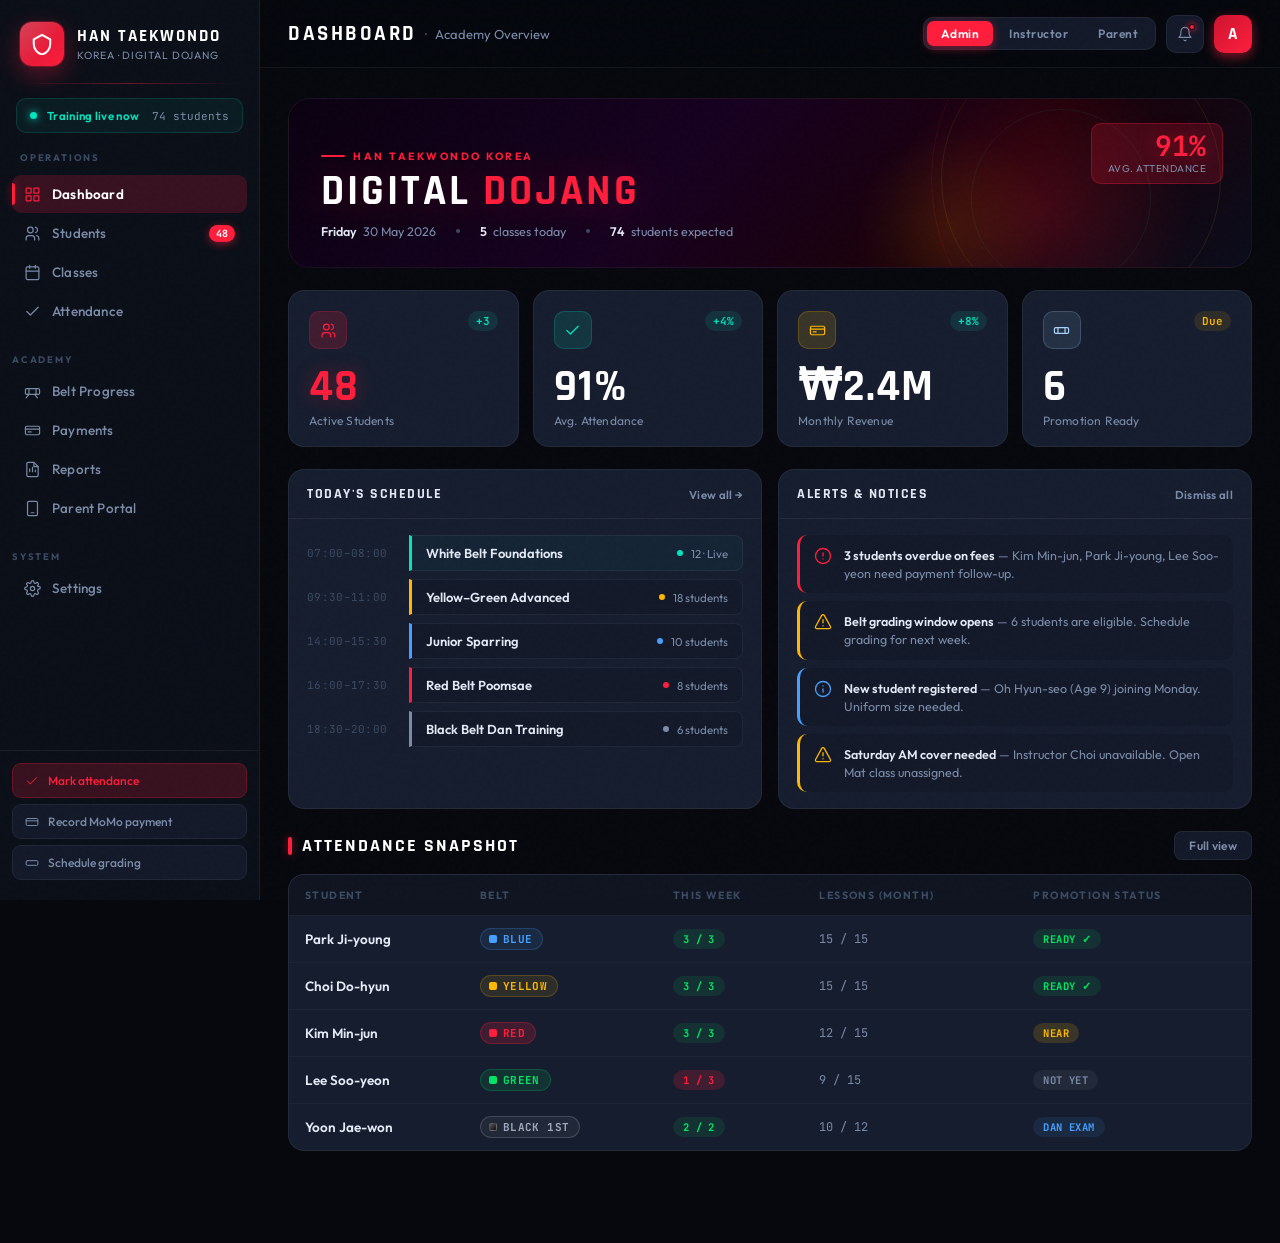
==== commit 5f5489a7: "Inject live academy scripts into deployed index" ====
--- a/index.html
+++ b/index.html
@@ -1,87 +1,1797 @@
 <!doctype html>
-<html lang="en" data-theme="light">
+<html lang="en">
 <head>
-  <meta charset="utf-8" />
-  <meta name="viewport" content="width=device-width, initial-scale=1, viewport-fit=cover" />
-  <title>Han Taekwondo Korea | Digital Dojang</title>
-  <meta name="description" content="Premium responsive Taekwondo academy management platform for Han Taekwondo Korea." />
-  <link rel="preconnect" href="https://fonts.googleapis.com">
-  <link rel="preconnect" href="https://fonts.gstatic.com" crossorigin>
-  <link href="https://fonts.googleapis.com/css2?family=Inter:wght@400;500;600;700;800;900&family=Manrope:wght@600;700;800&display=swap" rel="stylesheet">
-  <link rel="stylesheet" href="css/styles.css" />
+<meta charset="utf-8"/>
+<meta name="viewport" content="width=device-width, initial-scale=1, viewport-fit=cover"/>
+<title>Han Taekwondo Korea · Digital Dojang</title>
+<link rel="preconnect" href="https://fonts.googleapis.com">
+<link href="https://fonts.googleapis.com/css2?family=Rajdhani:wght@400;500;600;700&family=Outfit:wght@300;400;500;600;700;800&family=JetBrains+Mono:wght@400;500;700&display=swap" rel="stylesheet">
+<style>
+/* ═══════════════════════════════════════════════════════════════
+   TOKENS
+═══════════════════════════════════════════════════════════════ */
+:root {
+  --bg:        #06080D;
+  --bg2:       #0B0F18;
+  --bg3:       #0F1420;
+  --surface:   #131929;
+  --card:      #161D2E;
+  --lift:      #1C2538;
+  --border:    rgba(255,255,255,.06);
+  --border2:   rgba(255,255,255,.12);
+
+  --crimson:   #FF1E3C;
+  --crimson2:  #CC1430;
+  --crimson-g: rgba(255,30,60,.18);
+  --crimson-s: rgba(255,30,60,.5);
+
+  --gold:      #FFB800;
+  --gold-g:    rgba(255,184,0,.15);
+  --gold-s:    rgba(255,184,0,.45);
+
+  --teal:      #00E5C0;
+  --teal-g:    rgba(0,229,192,.12);
+
+  --ice:       #A8D4FF;
+  --ice-g:     rgba(168,212,255,.1);
+
+  --white:     #FFFFFF;
+  --fg:        #E2E8F4;
+  --muted:     #7A8BA8;
+  --dim:       #3A4A62;
+
+  --r:         10px;
+  --r2:        16px;
+  --r3:        22px;
+  --sw:        260px;
+  --hh:        68px;
+
+  --ease:      cubic-bezier(.4,0,.2,1);
+  --spring:    cubic-bezier(.34,1.56,.64,1);
+  --t1:        .15s;
+  --t2:        .3s;
+  --t3:        .5s;
+}
+
+*, *::before, *::after { box-sizing: border-box; margin: 0; padding: 0; }
+html { scroll-behavior: smooth; }
+
+body {
+  font-family: 'Outfit', sans-serif;
+  background: var(--bg);
+  color: var(--fg);
+  min-height: 100vh;
+  overflow: hidden;
+  display: flex;
+  cursor: default;
+}
+
+/* ── GLOBAL CANVAS NOISE OVERLAY ── */
+body::before {
+  content: '';
+  position: fixed; inset: 0;
+  background-image: url("data:image/svg+xml,%3Csvg viewBox='0 0 256 256' xmlns='http://www.w3.org/2000/svg'%3E%3Cfilter id='n'%3E%3CfeTurbulence type='fractalNoise' baseFrequency='0.9' numOctaves='4' stitchTiles='stitch'/%3E%3C/filter%3E%3Crect width='100%25' height='100%25' filter='url(%23n)' opacity='1'/%3E%3C/svg%3E");
+  opacity: .018;
+  pointer-events: none;
+  z-index: 9999;
+}
+
+button { cursor: pointer; border: none; background: none; font-family: inherit; color: inherit; }
+svg { display: block; fill: none; stroke: currentColor; stroke-width: 1.7; stroke-linecap: round; stroke-linejoin: round; }
+input, select { font-family: inherit; }
+
+/* ═══════════════════════════════════════════════════════════════
+   SCROLLBAR
+═══════════════════════════════════════════════════════════════ */
+::-webkit-scrollbar { width: 3px; height: 3px; }
+::-webkit-scrollbar-track { background: transparent; }
+::-webkit-scrollbar-thumb { background: var(--dim); border-radius: 3px; }
+
+/* ═══════════════════════════════════════════════════════════════
+   SIDEBAR
+═══════════════════════════════════════════════════════════════ */
+.sidebar {
+  width: var(--sw);
+  min-height: 100vh;
+  background: var(--bg2);
+  border-right: 1px solid var(--border);
+  display: flex;
+  flex-direction: column;
+  position: fixed;
+  left: 0; top: 0; bottom: 0;
+  z-index: 200;
+  overflow-y: auto;
+  scrollbar-width: none;
+  transition: transform var(--t2) var(--ease);
+}
+.sidebar::-webkit-scrollbar { display: none; }
+
+/* Brand */
+.brand {
+  padding: 22px 20px 18px;
+  display: flex;
+  align-items: center;
+  gap: 13px;
+  position: relative;
+}
+.brand::after {
+  content: '';
+  position: absolute;
+  bottom: 0; left: 20px; right: 20px;
+  height: 1px;
+  background: linear-gradient(90deg, transparent, var(--crimson), transparent);
+  opacity: .4;
+}
+.brand-emblem {
+  width: 44px; height: 44px;
+  border-radius: 12px;
+  background: linear-gradient(135deg, var(--crimson2), var(--crimson));
+  display: flex; align-items: center; justify-content: center;
+  position: relative;
+  flex-shrink: 0;
+  box-shadow: 0 0 0 1px rgba(255,30,60,.3), 0 8px 24px rgba(255,30,60,.35);
+}
+.brand-emblem::before {
+  content: '';
+  position: absolute; inset: 0;
+  border-radius: 12px;
+  background: linear-gradient(135deg, rgba(255,255,255,.2) 0%, transparent 60%);
+}
+.brand-emblem svg { width: 22px; height: 22px; stroke: white; stroke-width: 2.2; position: relative; z-index: 1; }
+.brand-text { flex: 1; min-width: 0; }
+.brand-name {
+  font-family: 'Rajdhani', sans-serif;
+  font-weight: 700;
+  font-size: 17px;
+  letter-spacing: 2px;
+  color: var(--white);
+  line-height: 1.2;
+  text-transform: uppercase;
+}
+.brand-sub {
+  font-size: 10.5px;
+  color: var(--muted);
+  letter-spacing: .8px;
+  text-transform: uppercase;
+  margin-top: 1px;
+}
+
+/* Live pill */
+.live-pill {
+  display: flex;
+  align-items: center;
+  gap: 10px;
+  margin: 14px 16px 0;
+  background: rgba(0,229,192,.06);
+  border: 1px solid rgba(0,229,192,.15);
+  border-radius: 10px;
+  padding: 9px 13px;
+}
+.live-dot {
+  width: 7px; height: 7px;
+  background: var(--teal);
+  border-radius: 50%;
+  flex-shrink: 0;
+  box-shadow: 0 0 8px var(--teal);
+  animation: livepulse 2.2s ease-in-out infinite;
+}
+@keyframes livepulse {
+  0%,100% { opacity:1; box-shadow:0 0 6px var(--teal); }
+  50%      { opacity:.7; box-shadow:0 0 14px var(--teal), 0 0 28px rgba(0,229,192,.3); }
+}
+.live-text { font-size: 11.5px; font-weight: 600; color: var(--teal); letter-spacing: .3px; }
+.live-count {
+  margin-left: auto;
+  font-family: 'JetBrains Mono', monospace;
+  font-size: 11px;
+  color: var(--muted);
+}
+
+/* Nav */
+.nav-section-label {
+  font-size: 9.5px;
+  font-weight: 700;
+  letter-spacing: 1.8px;
+  text-transform: uppercase;
+  color: var(--dim);
+  padding: 18px 20px 6px;
+}
+.nav {
+  padding: 6px 12px;
+  display: flex;
+  flex-direction: column;
+  gap: 1px;
+  flex: 1;
+}
+.nav-btn {
+  display: flex;
+  align-items: center;
+  gap: 11px;
+  padding: 10px 12px;
+  border-radius: 9px;
+  color: var(--muted);
+  font-size: 13.5px;
+  font-weight: 500;
+  width: 100%;
+  text-align: left;
+  transition: all var(--t1) var(--ease);
+  position: relative;
+  letter-spacing: .2px;
+}
+.nav-btn svg { width: 17px; height: 17px; flex-shrink: 0; transition: all var(--t1); }
+.nav-btn:hover { background: var(--lift); color: var(--fg); }
+.nav-btn.active {
+  background: var(--crimson-g);
+  color: var(--white);
+  font-weight: 600;
+}
+.nav-btn.active::before {
+  content: '';
+  position: absolute;
+  left: 0; top: 20%; bottom: 20%;
+  width: 3px;
+  background: var(--crimson);
+  border-radius: 0 3px 3px 0;
+  box-shadow: 0 0 8px var(--crimson-s);
+}
+.nav-btn.active svg { stroke: var(--crimson); }
+.nav-badge {
+  margin-left: auto;
+  font-family: 'JetBrains Mono', monospace;
+  font-size: 10px;
+  font-weight: 700;
+  background: var(--crimson);
+  color: #fff;
+  padding: 2px 7px;
+  border-radius: 20px;
+  box-shadow: 0 2px 8px var(--crimson-s);
+}
+
+/* Quick actions */
+.sidebar-footer {
+  padding: 12px 12px 20px;
+  display: flex;
+  flex-direction: column;
+  gap: 6px;
+  border-top: 1px solid var(--border);
+  margin-top: 8px;
+}
+.qa-btn {
+  display: flex;
+  align-items: center;
+  gap: 9px;
+  padding: 9px 12px;
+  border-radius: 9px;
+  background: var(--surface);
+  border: 1px solid var(--border);
+  color: var(--muted);
+  font-size: 12px;
+  font-weight: 500;
+  width: 100%;
+  text-align: left;
+  transition: all var(--t1) var(--ease);
+}
+.qa-btn svg { width: 14px; height: 14px; flex-shrink: 0; }
+.qa-btn:hover { background: var(--lift); color: var(--fg); border-color: var(--border2); }
+.qa-btn.accent { border-color: rgba(255,30,60,.25); color: var(--crimson); background: var(--crimson-g); }
+.qa-btn.accent:hover { background: var(--crimson); color: #fff; border-color: var(--crimson); }
+
+/* ═══════════════════════════════════════════════════════════════
+   MAIN
+═══════════════════════════════════════════════════════════════ */
+.main-wrap {
+  margin-left: var(--sw);
+  flex: 1;
+  display: flex;
+  flex-direction: column;
+  min-height: 100vh;
+  overflow: hidden;
+}
+
+/* ── TOPBAR ── */
+.topbar {
+  height: var(--hh);
+  display: flex;
+  align-items: center;
+  padding: 0 28px;
+  gap: 14px;
+  position: sticky; top: 0;
+  background: rgba(6,8,13,.8);
+  backdrop-filter: blur(20px) saturate(1.6);
+  border-bottom: 1px solid var(--border);
+  z-index: 100;
+  flex-shrink: 0;
+}
+.topbar-breadcrumb {
+  display: flex;
+  align-items: center;
+  gap: 8px;
+}
+.topbar-title {
+  font-family: 'Rajdhani', sans-serif;
+  font-weight: 700;
+  font-size: 21px;
+  letter-spacing: 2.5px;
+  color: var(--white);
+  text-transform: uppercase;
+}
+.topbar-sep { color: var(--dim); font-size: 16px; }
+.topbar-sub { font-size: 13px; color: var(--muted); font-weight: 400; }
+.topbar-right { margin-left: auto; display: flex; align-items: center; gap: 10px; }
+
+/* Role switcher */
+.role-switch {
+  display: flex;
+  background: var(--surface);
+  border: 1px solid var(--border);
+  border-radius: 10px;
+  padding: 3px;
+  gap: 2px;
+}
+.role-btn {
+  padding: 5px 14px;
+  border-radius: 7px;
+  font-size: 12px;
+  font-weight: 600;
+  color: var(--muted);
+  letter-spacing: .5px;
+  transition: all var(--t1) var(--ease);
+}
+.role-btn.active {
+  background: var(--crimson);
+  color: #fff;
+  box-shadow: 0 2px 10px var(--crimson-s);
+}
+
+.tb-icon {
+  width: 38px; height: 38px;
+  background: var(--surface);
+  border: 1px solid var(--border);
+  border-radius: 10px;
+  display: flex; align-items: center; justify-content: center;
+  color: var(--muted);
+  transition: all var(--t1);
+  position: relative;
+}
+.tb-icon svg { width: 16px; height: 16px; }
+.tb-icon:hover { background: var(--lift); color: var(--fg); border-color: var(--border2); }
+.notif-dot {
+  position: absolute;
+  top: 8px; right: 8px;
+  width: 6px; height: 6px;
+  background: var(--crimson);
+  border-radius: 50%;
+  border: 1.5px solid var(--bg);
+  box-shadow: 0 0 6px var(--crimson);
+}
+.avatar-btn {
+  width: 38px; height: 38px;
+  background: linear-gradient(135deg, var(--crimson2), var(--crimson));
+  border-radius: 10px;
+  display: flex; align-items: center; justify-content: center;
+  font-family: 'Rajdhani', sans-serif;
+  font-size: 17px;
+  font-weight: 700;
+  color: #fff;
+  letter-spacing: 1px;
+  box-shadow: 0 4px 12px var(--crimson-s);
+}
+.hamburger-btn {
+  display: none;
+  width: 38px; height: 38px;
+  background: var(--surface);
+  border: 1px solid var(--border);
+  border-radius: 10px;
+  align-items: center; justify-content: center;
+  color: var(--muted);
+}
+.hamburger-btn svg { width: 17px; height: 17px; }
+
+/* ═══════════════════════════════════════════════════════════════
+   CONTENT
+═══════════════════════════════════════════════════════════════ */
+.content {
+  flex: 1;
+  overflow-y: auto;
+  padding: 30px 28px 70px;
+  scrollbar-width: thin;
+  scrollbar-color: var(--dim) transparent;
+}
+
+/* ── PAGES ── */
+.page { display: none; }
+.page.active {
+  display: block;
+  animation: pageIn var(--t2) var(--ease) both;
+}
+@keyframes pageIn {
+  from { opacity:0; transform:translateY(10px); }
+  to   { opacity:1; transform:translateY(0); }
+}
+
+/* ── STAGGER CHILDREN ── */
+.page.active > * {
+  animation: childIn var(--t3) var(--ease) both;
+}
+.page.active > *:nth-child(1) { animation-delay:.02s; }
+.page.active > *:nth-child(2) { animation-delay:.07s; }
+.page.active > *:nth-child(3) { animation-delay:.12s; }
+.page.active > *:nth-child(4) { animation-delay:.17s; }
+.page.active > *:nth-child(5) { animation-delay:.22s; }
+@keyframes childIn {
+  from { opacity:0; transform:translateY(12px); }
+  to   { opacity:1; transform:translateY(0); }
+}
+
+/* ═══════════════════════════════════════════════════════════════
+   HERO BANNER (Dashboard)
+═══════════════════════════════════════════════════════════════ */
+.hero-banner {
+  position: relative;
+  border-radius: var(--r3);
+  overflow: hidden;
+  margin-bottom: 22px;
+  min-height: 170px;
+  display: flex;
+  align-items: flex-end;
+  padding: 28px 32px;
+  background: linear-gradient(135deg, #0A0010 0%, #160020 40%, #1a0008 70%, #0A0C1A 100%);
+  border: 1px solid var(--border);
+}
+.hero-bg-rings {
+  position: absolute; inset: 0;
+  overflow: hidden;
+}
+.hero-ring {
+  position: absolute;
+  border-radius: 50%;
+  border: 1px solid rgba(255,30,60,.15);
+  animation: ringRotate 20s linear infinite;
+}
+.hero-ring:nth-child(1) { width: 400px; height: 400px; right: -80px; top: -120px; border-color: rgba(255,30,60,.12); animation-duration: 25s; }
+.hero-ring:nth-child(2) { width: 280px; height: 280px; right: 30px; top: -60px; border-color: rgba(255,184,0,.1); animation-duration: 18s; animation-direction: reverse; }
+.hero-ring:nth-child(3) { width: 180px; height: 180px; right: 100px; top: 10px; border-color: rgba(0,229,192,.08); animation-duration: 12s; }
+@keyframes ringRotate {
+  from { transform: rotate(0deg); }
+  to   { transform: rotate(360deg); }
+}
+.hero-glow {
+  position: absolute;
+  top: -40px; right: 60px;
+  width: 300px; height: 300px;
+  background: radial-gradient(ellipse, rgba(255,30,60,.18) 0%, transparent 70%);
+  pointer-events: none;
+}
+.hero-glow2 {
+  position: absolute;
+  bottom: -60px; right: 200px;
+  width: 200px; height: 200px;
+  background: radial-gradient(ellipse, rgba(255,184,0,.1) 0%, transparent 70%);
+  pointer-events: none;
+}
+.hero-content { position: relative; z-index: 1; }
+.hero-eyebrow {
+  font-size: 10.5px;
+  font-weight: 700;
+  letter-spacing: 2.5px;
+  text-transform: uppercase;
+  color: var(--crimson);
+  margin-bottom: 8px;
+  display: flex;
+  align-items: center;
+  gap: 8px;
+}
+.hero-eyebrow::before {
+  content: '';
+  width: 24px; height: 2px;
+  background: var(--crimson);
+  border-radius: 2px;
+}
+.hero-title {
+  font-family: 'Rajdhani', sans-serif;
+  font-weight: 700;
+  font-size: 42px;
+  letter-spacing: 3px;
+  line-height: 1;
+  text-transform: uppercase;
+  color: var(--white);
+  text-shadow: 0 0 40px rgba(255,30,60,.3);
+  margin-bottom: 10px;
+}
+.hero-title span { color: var(--crimson); }
+.hero-meta {
+  display: flex;
+  gap: 20px;
+  align-items: center;
+}
+.hero-stat {
+  display: flex;
+  align-items: center;
+  gap: 6px;
+  font-size: 12.5px;
+  color: var(--muted);
+}
+.hero-stat strong { color: var(--fg); font-weight: 600; }
+.hero-stat-dot { width: 4px; height: 4px; background: var(--dim); border-radius: 50%; }
+.hero-badge {
+  position: absolute;
+  top: 24px; right: 28px;
+  background: var(--crimson-g);
+  border: 1px solid rgba(255,30,60,.3);
+  border-radius: 10px;
+  padding: 8px 16px;
+  text-align: right;
+}
+.hero-badge-val {
+  font-family: 'JetBrains Mono', monospace;
+  font-size: 28px;
+  font-weight: 700;
+  color: var(--crimson);
+  line-height: 1;
+  text-shadow: 0 0 20px var(--crimson-s);
+}
+.hero-badge-label { font-size: 10px; color: var(--muted); letter-spacing: .5px; margin-top: 2px; text-transform: uppercase; }
+
+/* ═══════════════════════════════════════════════════════════════
+   METRIC CARDS
+═══════════════════════════════════════════════════════════════ */
+.metrics-row {
+  display: grid;
+  grid-template-columns: repeat(4, 1fr);
+  gap: 14px;
+  margin-bottom: 22px;
+}
+.metric-card {
+  background: var(--card);
+  border: 1px solid var(--border);
+  border-radius: var(--r2);
+  padding: 20px 20px 18px;
+  position: relative;
+  overflow: hidden;
+  transition: transform var(--t1) var(--ease), border-color var(--t1);
+  cursor: default;
+}
+.metric-card::after {
+  content: '';
+  position: absolute;
+  inset: 0;
+  border-radius: var(--r2);
+  opacity: 0;
+  transition: opacity var(--t2);
+  pointer-events: none;
+}
+.metric-card:hover { transform: translateY(-3px); border-color: var(--border2); }
+.metric-card:hover::after { opacity: 1; }
+.metric-card.mc-red::after  { background: radial-gradient(ellipse at top right, rgba(255,30,60,.08), transparent 70%); }
+.metric-card.mc-gold::after { background: radial-gradient(ellipse at top right, rgba(255,184,0,.07), transparent 70%); }
+.metric-card.mc-teal::after { background: radial-gradient(ellipse at top right, rgba(0,229,192,.07), transparent 70%); }
+.metric-card.mc-ice::after  { background: radial-gradient(ellipse at top right, rgba(168,212,255,.07), transparent 70%); }
+
+.metric-header {
+  display: flex;
+  align-items: flex-start;
+  justify-content: space-between;
+  margin-bottom: 16px;
+}
+.metric-icon {
+  width: 38px; height: 38px;
+  border-radius: 10px;
+  display: flex; align-items: center; justify-content: center;
+}
+.metric-icon svg { width: 17px; height: 17px; }
+.mc-red  .metric-icon { background: var(--crimson-g); color: var(--crimson); border: 1px solid rgba(255,30,60,.2); }
+.mc-gold .metric-icon { background: var(--gold-g);    color: var(--gold);    border: 1px solid rgba(255,184,0,.2); }
+.mc-teal .metric-icon { background: var(--teal-g);    color: var(--teal);    border: 1px solid rgba(0,229,192,.2); }
+.mc-ice  .metric-icon { background: var(--ice-g);     color: var(--ice);     border: 1px solid rgba(168,212,255,.2); }
+
+.metric-delta {
+  font-size: 11px;
+  font-weight: 600;
+  padding: 3px 8px;
+  border-radius: 20px;
+  font-family: 'JetBrains Mono', monospace;
+}
+.d-up   { background: rgba(0,229,192,.1); color: var(--teal); }
+.d-down { background: rgba(255,30,60,.1); color: var(--crimson); }
+.d-neu  { background: rgba(255,184,0,.1); color: var(--gold); }
+
+.metric-value {
+  font-family: 'Rajdhani', sans-serif;
+  font-size: 44px;
+  font-weight: 700;
+  line-height: 1;
+  letter-spacing: 1px;
+  color: var(--white);
+  margin-bottom: 4px;
+}
+.mc-red  .metric-value { color: var(--crimson); text-shadow: 0 0 20px rgba(255,30,60,.3); }
+.metric-label {
+  font-size: 12px;
+  color: var(--muted);
+  font-weight: 400;
+  letter-spacing: .2px;
+}
+
+/* ═══════════════════════════════════════════════════════════════
+   SECTION HEADERS
+═══════════════════════════════════════════════════════════════ */
+.sh {
+  display: flex;
+  align-items: center;
+  justify-content: space-between;
+  margin-bottom: 14px;
+}
+.sh-title {
+  font-family: 'Rajdhani', sans-serif;
+  font-weight: 700;
+  font-size: 18px;
+  letter-spacing: 2px;
+  text-transform: uppercase;
+  color: var(--white);
+  display: flex;
+  align-items: center;
+  gap: 10px;
+}
+.sh-title::before {
+  content: '';
+  width: 4px; height: 18px;
+  background: var(--crimson);
+  border-radius: 4px;
+  box-shadow: 0 0 8px var(--crimson-s);
+}
+.sh-btn {
+  font-size: 12px;
+  font-weight: 600;
+  color: var(--muted);
+  padding: 6px 14px;
+  border-radius: 8px;
+  border: 1px solid var(--border);
+  background: var(--surface);
+  transition: all var(--t1);
+  letter-spacing: .3px;
+}
+.sh-btn:hover { color: var(--fg); border-color: var(--border2); background: var(--lift); }
+.sh-btn.primary {
+  background: var(--crimson-g);
+  border-color: rgba(255,30,60,.3);
+  color: var(--crimson);
+}
+.sh-btn.primary:hover { background: var(--crimson); color: #fff; border-color: var(--crimson); box-shadow: 0 4px 14px var(--crimson-s); }
+
+/* ═══════════════════════════════════════════════════════════════
+   2-COL GRID
+═══════════════════════════════════════════════════════════════ */
+.two-col { display: grid; grid-template-columns: 1fr 1fr; gap: 16px; margin-bottom: 22px; }
+.three-col { display: grid; grid-template-columns: 1fr 1fr 1fr; gap: 14px; }
+@media (max-width: 1100px) { .metrics-row { grid-template-columns: 1fr 1fr; } }
+@media (max-width: 900px)  { .two-col { grid-template-columns: 1fr; } .three-col { grid-template-columns: 1fr 1fr; } }
+
+/* ═══════════════════════════════════════════════════════════════
+   CARD / PANEL
+═══════════════════════════════════════════════════════════════ */
+.card {
+  background: var(--card);
+  border: 1px solid var(--border);
+  border-radius: var(--r2);
+  overflow: hidden;
+}
+.card-head {
+  display: flex;
+  align-items: center;
+  justify-content: space-between;
+  padding: 15px 18px;
+  border-bottom: 1px solid var(--border);
+}
+.card-title {
+  font-family: 'Rajdhani', sans-serif;
+  font-weight: 700;
+  font-size: 14px;
+  letter-spacing: 1.5px;
+  text-transform: uppercase;
+  color: var(--fg);
+}
+.card-action {
+  font-size: 11.5px;
+  font-weight: 600;
+  color: var(--muted);
+  transition: color var(--t1);
+  letter-spacing: .3px;
+}
+.card-action:hover { color: var(--crimson); }
+.card-body { padding: 16px 18px; }
+
+/* ═══════════════════════════════════════════════════════════════
+   TABLE
+═══════════════════════════════════════════════════════════════ */
+.table-wrap { background: var(--card); border: 1px solid var(--border); border-radius: var(--r2); overflow: hidden; margin-bottom: 22px; }
+table { width: 100%; border-collapse: collapse; }
+thead th {
+  text-align: left;
+  font-size: 10.5px;
+  font-weight: 700;
+  letter-spacing: 1.4px;
+  text-transform: uppercase;
+  color: var(--dim);
+  padding: 13px 16px;
+  border-bottom: 1px solid var(--border);
+  background: var(--bg3);
+  white-space: nowrap;
+}
+tbody tr { transition: background var(--t1); }
+tbody tr:hover { background: var(--lift); }
+tbody td {
+  padding: 12px 16px;
+  font-size: 13px;
+  color: var(--muted);
+  border-bottom: 1px solid rgba(255,255,255,.03);
+  vertical-align: middle;
+}
+tbody tr:last-child td { border-bottom: none; }
+td.name-cell { color: var(--fg); font-weight: 600; font-size: 13.5px; }
+.mono { font-family: 'JetBrains Mono', monospace; font-size: 12px; }
+
+/* ═══════════════════════════════════════════════════════════════
+   BELT BADGES
+═══════════════════════════════════════════════════════════════ */
+.belt {
+  display: inline-flex;
+  align-items: center;
+  gap: 6px;
+  font-size: 11px;
+  font-weight: 700;
+  padding: 3px 10px 3px 8px;
+  border-radius: 20px;
+  letter-spacing: .4px;
+  text-transform: uppercase;
+  font-family: 'JetBrains Mono', monospace;
+}
+.belt-swatch { width: 8px; height: 8px; border-radius: 2px; flex-shrink: 0; }
+.b-white  { background: rgba(255,255,255,.07); color: #C8D0E0; border: 1px solid rgba(255,255,255,.12); }
+.b-white  .belt-swatch { background: #E0E4F0; }
+.b-yellow { background: rgba(255,184,0,.1);  color: var(--gold);   border: 1px solid rgba(255,184,0,.2); }
+.b-yellow .belt-swatch { background: var(--gold); }
+.b-green  { background: rgba(0,230,100,.1);  color: #00E664;        border: 1px solid rgba(0,230,100,.2); }
+.b-green  .belt-swatch { background: #00E664; }
+.b-blue   { background: rgba(70,160,255,.1); color: #46A0FF;        border: 1px solid rgba(70,160,255,.2); }
+.b-blue   .belt-swatch { background: #46A0FF; }
+.b-red    { background: var(--crimson-g);    color: var(--crimson); border: 1px solid rgba(255,30,60,.25); }
+.b-red    .belt-swatch { background: var(--crimson); }
+.b-black  { background: rgba(255,255,255,.05); color: #A0A8BC; border: 1px solid rgba(255,255,255,.15); }
+.b-black  .belt-swatch { background: linear-gradient(135deg, #555, #111); border: 1px solid rgba(255,255,255,.2); }
+
+/* ═══════════════════════════════════════════════════════════════
+   STATUS PILLS
+═══════════════════════════════════════════════════════════════ */
+.pill {
+  display: inline-block;
+  font-size: 10.5px;
+  font-weight: 700;
+  padding: 3px 10px;
+  border-radius: 20px;
+  letter-spacing: .4px;
+  text-transform: uppercase;
+  font-family: 'JetBrains Mono', monospace;
+}
+.p-green { background: rgba(0,230,100,.1); color: #00E664; }
+.p-red   { background: var(--crimson-g);   color: var(--crimson); }
+.p-gold  { background: var(--gold-g);      color: var(--gold); }
+.p-blue  { background: rgba(70,160,255,.1); color: #46A0FF; }
+.p-dim   { background: rgba(255,255,255,.05); color: var(--muted); }
+
+/* ═══════════════════════════════════════════════════════════════
+   PROGRESS BAR
+═══════════════════════════════════════════════════════════════ */
+.pbar { height: 5px; background: var(--bg3); border-radius: 5px; overflow: hidden; }
+.pbar-fill { height: 100%; border-radius: 5px; transition: width .8s var(--ease); }
+.pf-red  { background: linear-gradient(90deg, var(--crimson2), var(--crimson)); box-shadow: 0 0 8px var(--crimson-s); }
+.pf-teal { background: linear-gradient(90deg, #00C4A8, var(--teal)); box-shadow: 0 0 8px rgba(0,229,192,.4); }
+.pf-gold { background: linear-gradient(90deg, #D49800, var(--gold)); box-shadow: 0 0 8px var(--gold-s); }
+.pf-dim  { background: var(--lift); }
+
+/* ═══════════════════════════════════════════════════════════════
+   SCHEDULE
+═══════════════════════════════════════════════════════════════ */
+.schedule { display: flex; flex-direction: column; gap: 8px; }
+.sched-row {
+  display: flex;
+  align-items: center;
+  gap: 12px;
+}
+.sched-time {
+  font-family: 'JetBrains Mono', monospace;
+  font-size: 11px;
+  color: var(--dim);
+  width: 90px;
+  flex-shrink: 0;
+  letter-spacing: .3px;
+}
+.sched-block {
+  flex: 1;
+  background: var(--surface);
+  border: 1px solid var(--border);
+  border-left: 3px solid var(--dim);
+  border-radius: 0 8px 8px 0;
+  padding: 9px 14px;
+  display: flex;
+  align-items: center;
+  justify-content: space-between;
+  transition: all var(--t1);
+  cursor: default;
+}
+.sched-block:hover { background: var(--lift); border-color: var(--border2); border-left-color: inherit; }
+.sched-block.live { border-left-color: var(--teal); background: rgba(0,229,192,.04); }
+.sched-name { font-size: 13px; font-weight: 600; color: var(--fg); }
+.sched-info { font-size: 11.5px; color: var(--muted); display: flex; align-items: center; gap: 8px; }
+.sched-dot { width: 6px; height: 6px; border-radius: 50%; flex-shrink: 0; }
+
+/* ═══════════════════════════════════════════════════════════════
+   ALERTS
+═══════════════════════════════════════════════════════════════ */
+.alerts { display: flex; flex-direction: column; gap: 8px; }
+.alert {
+  display: flex;
+  align-items: flex-start;
+  gap: 12px;
+  padding: 11px 14px;
+  border-radius: 10px;
+  background: var(--surface);
+  border-left: 3px solid transparent;
+  transition: background var(--t1);
+}
+.alert:hover { background: var(--lift); }
+.alert.a-red  { border-color: var(--crimson); }
+.alert.a-gold { border-color: var(--gold); }
+.alert.a-blue { border-color: #46A0FF; }
+.alert-ico { width: 18px; height: 18px; flex-shrink: 0; margin-top: 1px; }
+.alert.a-red  .alert-ico { color: var(--crimson); }
+.alert.a-gold .alert-ico { color: var(--gold); }
+.alert.a-blue .alert-ico { color: #46A0FF; }
+.alert-body { font-size: 12.5px; color: var(--muted); line-height: 1.45; }
+.alert-body strong { color: var(--fg); font-weight: 600; }
+
+/* ═══════════════════════════════════════════════════════════════
+   ATTENDANCE CARDS
+═══════════════════════════════════════════════════════════════ */
+.att-grid { display: grid; grid-template-columns: repeat(auto-fill, minmax(190px,1fr)); gap: 12px; margin-bottom: 22px; }
+.att-card {
+  background: var(--card);
+  border: 1px solid var(--border);
+  border-radius: var(--r2);
+  padding: 16px;
+  transition: all var(--t1);
+}
+.att-card:hover { transform: translateY(-2px); border-color: var(--border2); }
+.att-card.ready { border-color: rgba(0,229,192,.2); box-shadow: 0 0 0 1px rgba(0,229,192,.08), 0 8px 24px rgba(0,0,0,.3); }
+.att-name { font-size: 14px; font-weight: 700; color: var(--white); margin-bottom: 5px; }
+.att-belt-wrap { margin-bottom: 12px; }
+.att-row { display: flex; justify-content: space-between; align-items: center; margin-bottom: 6px; }
+.att-lbl { font-size: 11px; color: var(--dim); font-family: 'JetBrains Mono', monospace; }
+.att-val { font-size: 11px; font-weight: 700; color: var(--fg); font-family: 'JetBrains Mono', monospace; }
+.promo-tag {
+  display: inline-flex;
+  align-items: center;
+  gap: 5px;
+  font-size: 10px;
+  font-weight: 700;
+  letter-spacing: .5px;
+  text-transform: uppercase;
+  padding: 3px 9px;
+  border-radius: 20px;
+  margin-top: 8px;
+}
+.promo-tag.ready  { background: rgba(0,229,192,.1); color: var(--teal); border: 1px solid rgba(0,229,192,.2); }
+.promo-tag.near   { background: var(--gold-g); color: var(--gold); border: 1px solid rgba(255,184,0,.2); }
+.promo-tag.dan    { background: var(--ice-g); color: var(--ice); border: 1px solid rgba(168,212,255,.2); }
+
+/* ═══════════════════════════════════════════════════════════════
+   BELT PASSPORT
+═══════════════════════════════════════════════════════════════ */
+.belt-ladder { display: flex; flex-direction: column; gap: 6px; }
+.bl-row {
+  display: flex;
+  align-items: center;
+  gap: 12px;
+  padding: 12px 14px;
+  border-radius: 10px;
+  background: var(--surface);
+  border: 1px solid var(--border);
+  transition: all var(--t1);
+  cursor: default;
+}
+.bl-row.earned  { border-color: rgba(0,229,192,.15); }
+.bl-row.current { border-color: rgba(255,184,0,.25); background: rgba(255,184,0,.04); }
+.bl-row.locked  { opacity: .4; }
+.bl-row:not(.locked):hover { border-color: var(--border2); transform: translateX(3px); }
+.bl-swatch { width: 26px; height: 10px; border-radius: 3px; flex-shrink: 0; }
+.bl-name { font-size: 13px; font-weight: 600; color: var(--fg); flex: 1; }
+.bl-req  { font-size: 11px; color: var(--muted); font-family: 'JetBrains Mono', monospace; }
+.bl-ico  { width: 18px; height: 18px; flex-shrink: 0; }
+.bl-row.earned  .bl-ico { color: var(--teal); }
+.bl-row.current .bl-ico { color: var(--gold); }
+.bl-row.locked  .bl-ico { color: var(--dim); }
+
+/* ═══════════════════════════════════════════════════════════════
+   PAYMENTS
+═══════════════════════════════════════════════════════════════ */
+.pay-summary {
+  display: grid;
+  grid-template-columns: repeat(3, 1fr);
+  gap: 12px;
+  margin-bottom: 20px;
+}
+.pay-tile {
+  background: var(--card);
+  border: 1px solid var(--border);
+  border-radius: var(--r2);
+  padding: 20px;
+  text-align: center;
+  transition: all var(--t1);
+}
+.pay-tile:hover { transform: translateY(-2px); border-color: var(--border2); }
+.pay-val {
+  font-family: 'Rajdhani', sans-serif;
+  font-size: 32px;
+  font-weight: 700;
+  line-height: 1;
+  margin-bottom: 5px;
+  letter-spacing: 1px;
+}
+.pay-tile.pt-teal .pay-val { color: var(--teal); text-shadow: 0 0 16px rgba(0,229,192,.3); }
+.pay-tile.pt-red  .pay-val { color: var(--crimson); text-shadow: 0 0 16px var(--crimson-s); }
+.pay-tile.pt-gold .pay-val { color: var(--gold); text-shadow: 0 0 16px var(--gold-s); }
+.pay-lbl { font-size: 11px; color: var(--muted); font-weight: 500; letter-spacing: .3px; }
+
+/* ═══════════════════════════════════════════════════════════════
+   REPORTS
+═══════════════════════════════════════════════════════════════ */
+.report-grid { display: grid; grid-template-columns: repeat(auto-fill, minmax(230px,1fr)); gap: 14px; margin-bottom: 22px; }
+.report-tile {
+  background: var(--card);
+  border: 1px solid var(--border);
+  border-radius: var(--r2);
+  padding: 22px 20px 18px;
+  display: flex;
+  flex-direction: column;
+  gap: 10px;
+  transition: all var(--t1);
+  cursor: pointer;
+  position: relative;
+  overflow: hidden;
+}
+.report-tile::after {
+  content: '';
+  position: absolute;
+  bottom: 0; left: 0; right: 0;
+  height: 2px;
+  background: var(--crimson);
+  transform: scaleX(0);
+  transform-origin: left;
+  transition: transform var(--t2) var(--ease);
+}
+.report-tile:hover { transform: translateY(-3px); border-color: var(--border2); box-shadow: 0 12px 32px rgba(0,0,0,.3); }
+.report-tile:hover::after { transform: scaleX(1); }
+.rt-icon {
+  width: 44px; height: 44px;
+  border-radius: 11px;
+  display: flex; align-items: center; justify-content: center;
+  border: 1px solid transparent;
+}
+.rt-icon svg { width: 20px; height: 20px; }
+.rt-name { font-size: 14px; font-weight: 700; color: var(--white); }
+.rt-desc { font-size: 12px; color: var(--muted); line-height: 1.5; flex: 1; }
+.rt-cta {
+  font-size: 12px;
+  font-weight: 600;
+  color: var(--muted);
+  display: flex; align-items: center; gap: 5px;
+  transition: color var(--t1);
+}
+.report-tile:hover .rt-cta { color: var(--crimson); }
+
+/* ═══════════════════════════════════════════════════════════════
+   PARENT PORTAL
+═══════════════════════════════════════════════════════════════ */
+.portal-outer {
+  display: flex;
+  justify-content: center;
+  padding: 10px 0 20px;
+}
+.portal-phone {
+  width: 380px;
+  background: var(--bg2);
+  border: 1px solid var(--border2);
+  border-radius: 28px;
+  overflow: hidden;
+  box-shadow: 0 30px 80px rgba(0,0,0,.5), 0 0 0 1px rgba(255,255,255,.06);
+  position: relative;
+}
+.portal-notch {
+  height: 28px;
+  background: var(--bg);
+  display: flex;
+  align-items: center;
+  justify-content: center;
+}
+.portal-notch::after {
+  content: '';
+  width: 80px; height: 6px;
+  background: var(--bg3);
+  border-radius: 3px;
+}
+.portal-hero {
+  background: linear-gradient(135deg, #180005 0%, #220010 50%, #0F1020 100%);
+  padding: 22px 22px 20px;
+  position: relative;
+  overflow: hidden;
+}
+.portal-hero-glow {
+  position: absolute;
+  top: -30px; right: -20px;
+  width: 180px; height: 180px;
+  background: radial-gradient(ellipse, rgba(255,30,60,.2), transparent 70%);
+  pointer-events: none;
+}
+.portal-avatar {
+  width: 54px; height: 54px;
+  background: linear-gradient(135deg, var(--crimson2), var(--crimson));
+  border-radius: 14px;
+  display: flex; align-items: center; justify-content: center;
+  font-family: 'Rajdhani', sans-serif;
+  font-size: 22px;
+  font-weight: 700;
+  color: #fff;
+  box-shadow: 0 6px 20px var(--crimson-s);
+  margin-bottom: 12px;
+  position: relative;
+}
+.portal-name { font-size: 20px; font-weight: 700; color: var(--white); margin-bottom: 4px; font-family: 'Rajdhani', sans-serif; letter-spacing: 1px; }
+.portal-class { font-size: 12px; color: var(--muted); display: flex; align-items: center; gap: 8px; }
+.portal-body { padding: 18px 20px 24px; display: flex; flex-direction: column; gap: 14px; }
+.portal-stats { display: grid; grid-template-columns: 1fr 1fr; gap: 10px; }
+.p-stat {
+  background: var(--surface);
+  border: 1px solid var(--border);
+  border-radius: 12px;
+  padding: 14px;
+  text-align: center;
+}
+.p-stat-val { font-family: 'Rajdhani', sans-serif; font-size: 30px; font-weight: 700; line-height: 1; }
+.p-stat-lbl { font-size: 10.5px; color: var(--muted); margin-top: 3px; letter-spacing: .3px; }
+.portal-block {
+  background: var(--surface);
+  border: 1px solid var(--border);
+  border-radius: 12px;
+  padding: 14px;
+}
+.pb-label { font-size: 10.5px; font-weight: 700; letter-spacing: 1.2px; text-transform: uppercase; color: var(--dim); margin-bottom: 10px; }
+.portal-pay {
+  background: linear-gradient(135deg, #D49800, var(--gold));
+  color: #000;
+  font-weight: 800;
+  font-size: 14px;
+  padding: 14px;
+  border-radius: 12px;
+  width: 100%;
+  text-align: center;
+  box-shadow: 0 6px 20px rgba(255,184,0,.35);
+  transition: all var(--t1);
+  letter-spacing: .3px;
+}
+.portal-pay:hover { transform: translateY(-2px); box-shadow: 0 10px 28px rgba(255,184,0,.45); }
+
+/* ═══════════════════════════════════════════════════════════════
+   SETTINGS
+═══════════════════════════════════════════════════════════════ */
+.settings-layout { display: grid; grid-template-columns: 200px 1fr; gap: 20px; align-items: start; }
+.settings-nav { display: flex; flex-direction: column; gap: 2px; }
+.sn-item {
+  display: flex; align-items: center; gap: 10px;
+  padding: 10px 13px;
+  border-radius: 9px;
+  font-size: 13px;
+  font-weight: 500;
+  color: var(--muted);
+  cursor: pointer;
+  transition: all var(--t1);
+}
+.sn-item svg { width: 15px; height: 15px; }
+.sn-item:hover { background: var(--lift); color: var(--fg); }
+.sn-item.active { background: var(--crimson-g); color: var(--crimson); font-weight: 600; }
+.form-grid { display: flex; flex-direction: column; gap: 18px; }
+.form-row { display: flex; flex-direction: column; gap: 6px; }
+.form-2 { display: grid; grid-template-columns: 1fr 1fr; gap: 12px; }
+.form-label { font-size: 11px; font-weight: 700; letter-spacing: 1px; text-transform: uppercase; color: var(--dim); }
+.form-input {
+  background: var(--surface);
+  border: 1px solid var(--border);
+  border-radius: 9px;
+  padding: 11px 14px;
+  font-size: 13.5px;
+  color: var(--fg);
+  outline: none;
+  width: 100%;
+  transition: border-color var(--t1);
+}
+.form-input:focus { border-color: var(--crimson); box-shadow: 0 0 0 3px var(--crimson-g); }
+.form-input::placeholder { color: var(--dim); }
+.save-btn {
+  display: inline-flex; align-items: center; gap: 8px;
+  background: var(--crimson);
+  color: #fff;
+  font-size: 13.5px;
+  font-weight: 700;
+  padding: 11px 24px;
+  border-radius: 10px;
+  letter-spacing: .5px;
+  box-shadow: 0 6px 20px var(--crimson-s);
+  transition: all var(--t1) var(--spring);
+}
+.save-btn:hover { transform: translateY(-2px) scale(1.02); box-shadow: 0 10px 28px var(--crimson-s); }
+.save-btn svg { width: 15px; height: 15px; }
+
+/* ═══════════════════════════════════════════════════════════════
+   MOBILE NAV
+═══════════════════════════════════════════════════════════════ */
+.mobile-nav {
+  display: none;
+  position: fixed; bottom: 0; left: 0; right: 0;
+  background: rgba(11,15,24,.95);
+  backdrop-filter: blur(20px);
+  border-top: 1px solid var(--border);
+  padding: 6px 8px 14px;
+  z-index: 300;
+  justify-content: space-around;
+}
+.mob-btn {
+  display: flex; flex-direction: column; align-items: center; gap: 3px;
+  padding: 6px 12px;
+  border-radius: 9px;
+  font-size: 10px;
+  font-weight: 600;
+  color: var(--dim);
+  letter-spacing: .4px;
+  transition: all var(--t1);
+}
+.mob-btn svg { width: 20px; height: 20px; }
+.mob-btn.active { color: var(--crimson); }
+
+/* ═══════════════════════════════════════════════════════════════
+   RESPONSIVE
+═══════════════════════════════════════════════════════════════ */
+@media (max-width: 768px) {
+  :root { --sw: 0px; }
+  .sidebar { transform: translateX(-260px); width: 260px; }
+  .sidebar.open { transform: translateX(0); box-shadow: 20px 0 60px rgba(0,0,0,.6); }
+  .main-wrap { margin-left: 0; }
+  .mobile-nav { display: flex; }
+  .hamburger-btn { display: flex; }
+  .content { padding: 18px 16px 80px; }
+  .topbar { padding: 0 16px; }
+  .hero-banner { min-height: 140px; padding: 20px; }
+  .hero-title { font-size: 28px; }
+  .hero-badge { display: none; }
+  .metrics-row { grid-template-columns: 1fr 1fr; }
+  .pay-summary { grid-template-columns: 1fr; }
+  .settings-layout { grid-template-columns: 1fr; }
+  .three-col { grid-template-columns: 1fr; }
+}
+</style>
 </head>
 <body>
-  <a class="skip-link" href="#main">Skip to main content</a>
-
-  <svg class="icon-sprite" aria-hidden="true" focusable="false">
-    <symbol id="icon-dashboard" viewBox="0 0 24 24"><path d="M4 12.1 12 4l8 8.1V21h-5v-6H9v6H4z"/><path d="M7.5 9.7V5.5h3"/></symbol>
-    <symbol id="icon-students" viewBox="0 0 24 24"><path d="M8.5 11a3.5 3.5 0 1 0 0-7 3.5 3.5 0 0 0 0 7Z"/><path d="M2.7 20c.7-4 2.7-6 5.8-6s5.1 2 5.8 6"/><path d="M16.3 10.7a3 3 0 1 0 0-6"/><path d="M15.3 14.2c3 .3 5 2.2 6 5.8"/></symbol>
-    <symbol id="icon-calendar" viewBox="0 0 24 24"><path d="M4 5.5h16v15H4z"/><path d="M8 3.5v4M16 3.5v4M4 9h16"/></symbol>
-    <symbol id="icon-payments" viewBox="0 0 24 24"><path d="M3.5 7h17v10h-17z"/><path d="M3.5 10h17M7 14h5"/></symbol>
-    <symbol id="icon-belt" viewBox="0 0 24 24"><path d="M3 9h18v5H3z"/><path d="M8 9v5m8-5v5M8 14l-4 5m12-5 4 5"/></symbol>
-    <symbol id="icon-check" viewBox="0 0 24 24"><path d="m4 12.5 5 5L20 6"/></symbol>
-    <symbol id="icon-report" viewBox="0 0 24 24"><path d="M5 4h14v16H5z"/><path d="M8 15v-4m4 4V8m4 7v-6"/></symbol>
-    <symbol id="icon-settings" viewBox="0 0 24 24"><circle cx="12" cy="12" r="3.4"/><path d="M19 13.5v-3l-2-.5-.8-1.8 1-1.8-2-2-1.8 1-1.9-.8L11 2H8l-.5 2.6-1.9.8-1.8-1-2 2 1 1.8L2 10l-2 .5v3l2 .5.8 1.8-1 1.8 2 2 1.8-1 1.9.8L8 22h3l.5-2.6 1.9-.8 1.8 1 2-2-1-1.8.8-1.8z"/></symbol>
-    <symbol id="icon-phone" viewBox="0 0 24 24"><path d="M8 2.8h8a2 2 0 0 1 2 2v14.4a2 2 0 0 1-2 2H8a2 2 0 0 1-2-2V4.8a2 2 0 0 1 2-2Z"/><path d="M10.5 18.2h3"/></symbol>
-    <symbol id="icon-spark" viewBox="0 0 24 24"><path d="m12 2 1.8 6.2L20 10l-6.2 1.8L12 18l-1.8-6.2L4 10l6.2-1.8z"/><path d="m19 16 .8 2.6L22 19l-2.2.4L19 22l-.8-2.6L16 19l2.2-.4z"/></symbol>
-  </svg>
-
-  <div class="app-shell">
-    <aside class="sidebar" aria-label="Main navigation">
-      <div class="brand">
-        <div class="brand-logo">
-          <img src="assets/logo.svg" alt="Han Taekwondo Korea logo" />
-        </div>
-        <div>
-          <strong>Han Taekwondo</strong>
-          <span>Korea Digital Dojang</span>
-        </div>
+
+<!-- ═══════════════ SIDEBAR ═══════════════ -->
+<aside class="sidebar" id="sidebar" aria-label="Main navigation">
+
+  <div class="brand">
+    <div class="brand-emblem">
+      <svg viewBox="0 0 24 24"><path d="M12 2 3 7v5c0 5.25 3.75 10.15 9 11.35C17.25 22.15 21 17.25 21 12V7z"/></svg>
+    </div>
+    <div class="brand-text">
+      <div class="brand-name">Han Taekwondo</div>
+      <div class="brand-sub">Korea · Digital Dojang</div>
+    </div>
+  </div>
+
+  <div class="live-pill">
+    <span class="live-dot"></span>
+    <span class="live-text">Training live now</span>
+    <span class="live-count">74 students</span>
+  </div>
+
+  <div class="nav-section-label">Operations</div>
+  <nav class="nav" aria-label="Primary">
+    <button class="nav-btn active" data-view="dashboard">
+      <svg viewBox="0 0 24 24"><rect x="3" y="3" width="7" height="7" rx="1"/><rect x="14" y="3" width="7" height="7" rx="1"/><rect x="3" y="14" width="7" height="7" rx="1"/><rect x="14" y="14" width="7" height="7" rx="1"/></svg>
+      Dashboard
+    </button>
+    <button class="nav-btn" data-view="students">
+      <svg viewBox="0 0 24 24"><circle cx="9" cy="7" r="4"/><path d="M3 21v-2a4 4 0 0 1 4-4h4a4 4 0 0 1 4 4v2"/><path d="M16 3.1a4 4 0 0 1 0 7.8M21 21v-2a4 4 0 0 0-3-3.9"/></svg>
+      Students
+      <span class="nav-badge">48</span>
+    </button>
+    <button class="nav-btn" data-view="classes">
+      <svg viewBox="0 0 24 24"><rect x="3" y="4" width="18" height="18" rx="2"/><path d="M16 2v4M8 2v4M3 10h18"/></svg>
+      Classes
+    </button>
+    <button class="nav-btn" data-view="attendance">
+      <svg viewBox="0 0 24 24"><path d="M20 6 9 17l-5-5"/></svg>
+      Attendance
+    </button>
+
+    <div class="nav-section-label" style="padding-left:0;margin-top:4px">Academy</div>
+    <button class="nav-btn" data-view="progress">
+      <svg viewBox="0 0 24 24"><rect x="2" y="8" width="20" height="8" rx="2"/><path d="M7 8v8m10-8v8M7 16l-4 5m12-5 4 5"/></svg>
+      Belt Progress
+    </button>
+    <button class="nav-btn" data-view="payments">
+      <svg viewBox="0 0 24 24"><rect x="2" y="6" width="20" height="12" rx="2"/><path d="M2 10h20M6 14h4"/></svg>
+      Payments
+    </button>
+    <button class="nav-btn" data-view="reports">
+      <svg viewBox="0 0 24 24"><path d="M14 2H6a2 2 0 0 0-2 2v16a2 2 0 0 0 2 2h12a2 2 0 0 0 2-2V8z"/><path d="M14 2v6h6M8 15v-4m4 4V9m4 6v-2"/></svg>
+      Reports
+    </button>
+    <button class="nav-btn" data-view="parent">
+      <svg viewBox="0 0 24 24"><rect x="5" y="2" width="14" height="20" rx="2"/><path d="M10 18h4"/></svg>
+      Parent Portal
+    </button>
+
+    <div class="nav-section-label" style="padding-left:0;margin-top:4px">System</div>
+    <button class="nav-btn" data-view="settings">
+      <svg viewBox="0 0 24 24"><circle cx="12" cy="12" r="3"/><path d="M19.4 15a1.65 1.65 0 0 0 .33 1.82l.06.06a2 2 0 0 1-2.83 2.83l-.06-.06a1.65 1.65 0 0 0-1.82-.33 1.65 1.65 0 0 0-1 1.51V21a2 2 0 0 1-4 0v-.09A1.65 1.65 0 0 0 9 19.4a1.65 1.65 0 0 0-1.82.33l-.06.06a2 2 0 0 1-2.83-2.83l.06-.06A1.65 1.65 0 0 0 4.68 15a1.65 1.65 0 0 0-1.51-1H3a2 2 0 0 1 0-4h.09A1.65 1.65 0 0 0 4.68 9a1.65 1.65 0 0 0-.33-1.82l-.06-.06a2 2 0 0 1 2.83-2.83l.06.06A1.65 1.65 0 0 0 9 4.68h.09A1.65 1.65 0 0 0 10 3.09V3a2 2 0 0 1 4 0v.09a1.65 1.65 0 0 0 1 1.51h.09a1.65 1.65 0 0 0 1.82-.33l.06-.06a2 2 0 0 1 2.83 2.83l-.06.06A1.65 1.65 0 0 0 19.4 9H21a2 2 0 0 1 0 4h-.09a1.65 1.65 0 0 0-1.51 1z"/></svg>
+      Settings
+    </button>
+  </nav>
+
+  <div class="sidebar-footer">
+    <button class="qa-btn accent" onclick="switchView('attendance')">
+      <svg viewBox="0 0 24 24"><path d="M20 6 9 17l-5-5"/></svg>
+      Mark attendance
+    </button>
+    <button class="qa-btn" onclick="switchView('payments')">
+      <svg viewBox="0 0 24 24"><rect x="2" y="6" width="20" height="12" rx="2"/><path d="M2 10h20"/></svg>
+      Record MoMo payment
+    </button>
+    <button class="qa-btn" onclick="switchView('progress')">
+      <svg viewBox="0 0 24 24"><rect x="2" y="8" width="20" height="8" rx="2"/></svg>
+      Schedule grading
+    </button>
+  </div>
+</aside>
+
+<!-- ═══════════════ MAIN ═══════════════ -->
+<div class="main-wrap">
+
+  <!-- TOPBAR -->
+  <header class="topbar">
+    <button class="hamburger-btn" id="hamburger" aria-label="Menu">
+      <svg viewBox="0 0 24 24"><path d="M3 12h18M3 6h18M3 18h18"/></svg>
+    </button>
+    <div class="topbar-breadcrumb">
+      <span class="topbar-title" id="topTitle">DASHBOARD</span>
+      <span class="topbar-sep">·</span>
+      <span class="topbar-sub" id="topSub">Academy Overview</span>
+    </div>
+    <div class="topbar-right">
+      <div class="role-switch">
+        <button class="role-btn active" data-role="admin">Admin</button>
+        <button class="role-btn" data-role="instructor">Instructor</button>
+        <button class="role-btn" data-role="parent">Parent</button>
       </div>
-
-      <nav class="main-nav" id="mainNav" aria-label="Primary">
-        <button class="active" data-view="dashboard"><svg><use href="#icon-dashboard"></use></svg><span>Dashboard</span></button>
-        <button data-view="students"><svg><use href="#icon-students"></use></svg><span>Students</span></button>
-        <button data-view="classes"><svg><use href="#icon-calendar"></use></svg><span>Classes</span></button>
-        <button data-view="attendance"><svg><use href="#icon-check"></use></svg><span>Attendance</span></button>
-        <button data-view="progress"><svg><use href="#icon-belt"></use></svg><span>Progress</span></button>
-        <button data-view="payments"><svg><use href="#icon-payments"></use></svg><span>Payments</span></button>
-        <button data-view="reports"><svg><use href="#icon-report"></use></svg><span>Reports</span></button>
-        <button data-view="settings"><svg><use href="#icon-settings"></use></svg><span>Settings</span></button>
-      </nav>
-
-      <section class="dojo-pulse" aria-label="Dojang summary">
-        <span class="pulse-dot"></span>
-        <strong>Training live today</strong>
-        <span>5 class blocks · 74 expected students</span>
-      </section>
-
-      <section class="quick-actions" aria-label="Quick actions">
-        <button>Mark attendance</button>
-        <button>Record MoMo payment</button>
-        <button>Schedule grading</button>
-      </section>
-    </aside>
-
-    <main id="main" class="main-content" tabindex="-1">
-      <header id="hero" class="hero"></header>
-      <section id="metrics" class="metrics" aria-label="Academy metrics"></section>
-      <section id="workspace" class="workspace" aria-live="polite"></section>
-    </main>
-
-    <aside id="parentPanel" class="parent-panel" aria-label="Parent mobile preview"></aside>
-  </div>
-
-  <nav class="mobile-nav" id="mobileNav" aria-label="Mobile navigation">
-    <button class="active" data-view="dashboard">Home</button>
-    <button data-view="classes">Classes</button>
-    <button data-view="students">Students</button>
-    <button data-view="progress">Progress</button>
-    <button data-view="payments">Pay</button>
-  </nav>
-
-  <script src="js/academy-config.js"></script>
-  <script src="js/academy-api.js"></script>
-  <script src="js/app.js"></script>
-  <script src="js/live-data-bridge.js"></script>
+      <button class="tb-icon" aria-label="Notifications">
+        <svg viewBox="0 0 24 24"><path d="M18 8A6 6 0 0 0 6 8c0 7-3 9-3 9h18s-3-2-3-9"/><path d="M13.7 21a2 2 0 0 1-3.4 0"/></svg>
+        <span class="notif-dot"></span>
+      </button>
+      <div class="avatar-btn">A</div>
+    </div>
+  </header>
+
+  <!-- CONTENT -->
+  <main class="content" id="main">
+
+    <!-- ══════════════════════════════ DASHBOARD ══════════════════════════════ -->
+    <div class="page active" id="page-dashboard">
+
+      <!-- Hero -->
+      <div class="hero-banner">
+        <div class="hero-bg-rings">
+          <div class="hero-ring"></div>
+          <div class="hero-ring"></div>
+          <div class="hero-ring"></div>
+        </div>
+        <div class="hero-glow"></div>
+        <div class="hero-glow2"></div>
+        <div class="hero-content">
+          <div class="hero-eyebrow">Han Taekwondo Korea</div>
+          <div class="hero-title">Digital <span>Dojang</span></div>
+          <div class="hero-meta">
+            <div class="hero-stat"><strong>Friday</strong> 30 May 2026</div>
+            <div class="hero-stat-dot"></div>
+            <div class="hero-stat"><strong>5</strong> classes today</div>
+            <div class="hero-stat-dot"></div>
+            <div class="hero-stat"><strong>74</strong> students expected</div>
+          </div>
+        </div>
+        <div class="hero-badge">
+          <div class="hero-badge-val">91%</div>
+          <div class="hero-badge-label">Avg. Attendance</div>
+        </div>
+      </div>
+
+      <!-- Metrics -->
+      <div class="metrics-row">
+        <div class="metric-card mc-red">
+          <div class="metric-header">
+            <div class="metric-icon"><svg viewBox="0 0 24 24"><circle cx="9" cy="7" r="4"/><path d="M3 21v-2a4 4 0 0 1 4-4h4a4 4 0 0 1 4 4v2"/><path d="M16 3.1a4 4 0 0 1 0 7.8M21 21v-2a4 4 0 0 0-3-3.9"/></svg></div>
+            <span class="metric-delta d-up">+3</span>
+          </div>
+          <div class="metric-value">48</div>
+          <div class="metric-label">Active Students</div>
+        </div>
+        <div class="metric-card mc-teal">
+          <div class="metric-header">
+            <div class="metric-icon"><svg viewBox="0 0 24 24"><path d="M20 6 9 17l-5-5"/></svg></div>
+            <span class="metric-delta d-up">+4%</span>
+          </div>
+          <div class="metric-value">91%</div>
+          <div class="metric-label">Avg. Attendance</div>
+        </div>
+        <div class="metric-card mc-gold">
+          <div class="metric-header">
+            <div class="metric-icon"><svg viewBox="0 0 24 24"><rect x="2" y="6" width="20" height="12" rx="2"/><path d="M2 10h20M6 14h4"/></svg></div>
+            <span class="metric-delta d-up">+8%</span>
+          </div>
+          <div class="metric-value">₩2.4M</div>
+          <div class="metric-label">Monthly Revenue</div>
+        </div>
+        <div class="metric-card mc-ice">
+          <div class="metric-header">
+            <div class="metric-icon"><svg viewBox="0 0 24 24"><rect x="2" y="8" width="20" height="8" rx="2"/><path d="M7 8v8m10-8v8"/></svg></div>
+            <span class="metric-delta d-neu">Due</span>
+          </div>
+          <div class="metric-value">6</div>
+          <div class="metric-label">Promotion Ready</div>
+        </div>
+      </div>
+
+      <!-- Two column -->
+      <div class="two-col">
+        <!-- Schedule -->
+        <div class="card">
+          <div class="card-head">
+            <span class="card-title">Today's Schedule</span>
+            <button class="card-action" onclick="switchView('classes')">View all →</button>
+          </div>
+          <div class="card-body">
+            <div class="schedule">
+              <div class="sched-row">
+                <span class="sched-time">07:00–08:00</span>
+                <div class="sched-block live" style="border-left-color:var(--teal)">
+                  <span class="sched-name">White Belt Foundations</span>
+                  <div class="sched-info"><span class="sched-dot" style="background:var(--teal)"></span>12 · Live</div>
+                </div>
+              </div>
+              <div class="sched-row">
+                <span class="sched-time">09:30–11:00</span>
+                <div class="sched-block" style="border-left-color:var(--gold)">
+                  <span class="sched-name">Yellow–Green Advanced</span>
+                  <div class="sched-info"><span class="sched-dot" style="background:var(--gold)"></span>18 students</div>
+                </div>
+              </div>
+              <div class="sched-row">
+                <span class="sched-time">14:00–15:30</span>
+                <div class="sched-block" style="border-left-color:#46A0FF">
+                  <span class="sched-name">Junior Sparring</span>
+                  <div class="sched-info"><span class="sched-dot" style="background:#46A0FF"></span>10 students</div>
+                </div>
+              </div>
+              <div class="sched-row">
+                <span class="sched-time">16:00–17:30</span>
+                <div class="sched-block" style="border-left-color:var(--crimson)">
+                  <span class="sched-name">Red Belt Poomsae</span>
+                  <div class="sched-info"><span class="sched-dot" style="background:var(--crimson)"></span>8 students</div>
+                </div>
+              </div>
+              <div class="sched-row">
+                <span class="sched-time">18:30–20:00</span>
+                <div class="sched-block" style="border-left-color:var(--muted)">
+                  <span class="sched-name">Black Belt Dan Training</span>
+                  <div class="sched-info"><span class="sched-dot" style="background:var(--muted)"></span>6 students</div>
+                </div>
+              </div>
+            </div>
+          </div>
+        </div>
+
+        <!-- Alerts -->
+        <div class="card">
+          <div class="card-head">
+            <span class="card-title">Alerts & Notices</span>
+            <button class="card-action">Dismiss all</button>
+          </div>
+          <div class="card-body">
+            <div class="alerts">
+              <div class="alert a-red">
+                <svg class="alert-ico" viewBox="0 0 24 24"><circle cx="12" cy="12" r="10"/><path d="M12 8v4M12 16h.01"/></svg>
+                <div class="alert-body"><strong>3 students overdue on fees</strong> — Kim Min-jun, Park Ji-young, Lee Soo-yeon need payment follow-up.</div>
+              </div>
+              <div class="alert a-gold">
+                <svg class="alert-ico" viewBox="0 0 24 24"><path d="M10.3 3.1 2.1 18a2 2 0 0 0 1.8 2.9h16.2a2 2 0 0 0 1.8-2.9L13.7 3.1a2 2 0 0 0-3.4 0z"/><path d="M12 9v4M12 17h.01"/></svg>
+                <div class="alert-body"><strong>Belt grading window opens</strong> — 6 students are eligible. Schedule grading for next week.</div>
+              </div>
+              <div class="alert a-blue">
+                <svg class="alert-ico" viewBox="0 0 24 24"><circle cx="12" cy="12" r="10"/><path d="M12 16v-4M12 8h.01"/></svg>
+                <div class="alert-body"><strong>New student registered</strong> — Oh Hyun-seo (Age 9) joining Monday. Uniform size needed.</div>
+              </div>
+              <div class="alert a-gold">
+                <svg class="alert-ico" viewBox="0 0 24 24"><path d="M10.3 3.1 2.1 18a2 2 0 0 0 1.8 2.9h16.2a2 2 0 0 0 1.8-2.9L13.7 3.1a2 2 0 0 0-3.4 0z"/><path d="M12 9v4M12 17h.01"/></svg>
+                <div class="alert-body"><strong>Saturday AM cover needed</strong> — Instructor Choi unavailable. Open Mat class unassigned.</div>
+              </div>
+            </div>
+          </div>
+        </div>
+      </div>
+
+      <!-- Quick attendance snapshot -->
+      <div class="sh"><span class="sh-title">Attendance Snapshot</span><button class="sh-btn" onclick="switchView('attendance')">Full view</button></div>
+      <div class="table-wrap">
+        <table>
+          <thead><tr><th>Student</th><th>Belt</th><th>This Week</th><th>Lessons (Month)</th><th>Promotion Status</th></tr></thead>
+          <tbody>
+            <tr><td class="name-cell">Park Ji-young</td><td><span class="belt b-blue"><span class="belt-swatch"></span>Blue</span></td><td><span class="pill p-green">3 / 3</span></td><td class="mono">15 / 15</td><td><span class="pill p-green">Ready ✓</span></td></tr>
+            <tr><td class="name-cell">Choi Do-hyun</td><td><span class="belt b-yellow"><span class="belt-swatch"></span>Yellow</span></td><td><span class="pill p-green">3 / 3</span></td><td class="mono">15 / 15</td><td><span class="pill p-green">Ready ✓</span></td></tr>
+            <tr><td class="name-cell">Kim Min-jun</td><td><span class="belt b-red"><span class="belt-swatch"></span>Red</span></td><td><span class="pill p-green">3 / 3</span></td><td class="mono">12 / 15</td><td><span class="pill p-gold">Near</span></td></tr>
+            <tr><td class="name-cell">Lee Soo-yeon</td><td><span class="belt b-green"><span class="belt-swatch"></span>Green</span></td><td><span class="pill p-red">1 / 3</span></td><td class="mono">9 / 15</td><td><span class="pill p-dim">Not yet</span></td></tr>
+            <tr><td class="name-cell">Yoon Jae-won</td><td><span class="belt b-black"><span class="belt-swatch"></span>Black 1st</span></td><td><span class="pill p-green">2 / 2</span></td><td class="mono">10 / 12</td><td><span class="pill p-blue">Dan exam</span></td></tr>
+          </tbody>
+        </table>
+      </div>
+    </div>
+
+    <!-- ══════════════════════════════ STUDENTS ══════════════════════════════ -->
+    <div class="page" id="page-students">
+      <div class="sh"><span class="sh-title">Student Roster</span><button class="sh-btn primary">+ Enrol student</button></div>
+      <div class="table-wrap">
+        <table>
+          <thead><tr><th>Student</th><th>Age</th><th>Belt</th><th>Class Group</th><th>Parent / Guardian</th><th>Fee Status</th><th></th></tr></thead>
+          <tbody>
+            <tr><td class="name-cell">Kim Min-jun</td><td>14</td><td><span class="belt b-red"><span class="belt-swatch"></span>Red</span></td><td>Red Belt Poomsae</td><td>Kim Young-ho</td><td><span class="pill p-red">Overdue</span></td><td><button class="sh-btn" style="padding:4px 12px;font-size:11px">View</button></td></tr>
+            <tr><td class="name-cell">Park Ji-young</td><td>16</td><td><span class="belt b-blue"><span class="belt-swatch"></span>Blue</span></td><td>Yellow–Green Adv.</td><td>Park Hye-won</td><td><span class="pill p-green">Paid</span></td><td><button class="sh-btn" style="padding:4px 12px;font-size:11px">View</button></td></tr>
+            <tr><td class="name-cell">Lee Soo-yeon</td><td>11</td><td><span class="belt b-green"><span class="belt-swatch"></span>Green</span></td><td>Yellow–Green Adv.</td><td>Lee Byung-chul</td><td><span class="pill p-red">Overdue</span></td><td><button class="sh-btn" style="padding:4px 12px;font-size:11px">View</button></td></tr>
+            <tr><td class="name-cell">Choi Do-hyun</td><td>9</td><td><span class="belt b-yellow"><span class="belt-swatch"></span>Yellow</span></td><td>White Belt Found.</td><td>Choi Eun-ji</td><td><span class="pill p-green">Paid</span></td><td><button class="sh-btn" style="padding:4px 12px;font-size:11px">View</button></td></tr>
+            <tr><td class="name-cell">Yoon Jae-won</td><td>22</td><td><span class="belt b-black"><span class="belt-swatch"></span>Black 1st Dan</span></td><td>Dan Training</td><td>Self</td><td><span class="pill p-green">Paid</span></td><td><button class="sh-btn" style="padding:4px 12px;font-size:11px">View</button></td></tr>
+            <tr><td class="name-cell">Oh Hyun-seo</td><td>9</td><td><span class="belt b-white"><span class="belt-swatch"></span>White</span></td><td>White Belt Found.</td><td>Oh Seung-min</td><td><span class="pill p-gold">Pending</span></td><td><button class="sh-btn" style="padding:4px 12px;font-size:11px">View</button></td></tr>
+            <tr><td class="name-cell">Jung Ha-na</td><td>13</td><td><span class="belt b-blue"><span class="belt-swatch"></span>Blue</span></td><td>Junior Sparring</td><td>Jung Woo-jin</td><td><span class="pill p-green">Paid</span></td><td><button class="sh-btn" style="padding:4px 12px;font-size:11px">View</button></td></tr>
+            <tr><td class="name-cell">Han Seung-ah</td><td>17</td><td><span class="belt b-red"><span class="belt-swatch"></span>Red</span></td><td>Red Belt Poomsae</td><td>Han Dong-il</td><td><span class="pill p-red">Overdue</span></td><td><button class="sh-btn" style="padding:4px 12px;font-size:11px">View</button></td></tr>
+          </tbody>
+        </table>
+      </div>
+    </div>
+
+    <!-- ══════════════════════════════ CLASSES ══════════════════════════════ -->
+    <div class="page" id="page-classes">
+      <div class="sh"><span class="sh-title">Class Schedule</span><button class="sh-btn primary">+ New class</button></div>
+      <div class="table-wrap">
+        <table>
+          <thead><tr><th>Class Name</th><th>Days</th><th>Time</th><th>Instructor</th><th>Enrolled</th><th>Capacity</th><th>Status</th></tr></thead>
+          <tbody>
+            <tr><td class="name-cell">White Belt Foundations</td><td class="mono">Mon · Wed · Fri</td><td class="mono">07:00–08:00</td><td>Master Han</td><td>12</td><td>15</td><td><span class="pill p-green">Active</span></td></tr>
+            <tr><td class="name-cell">Yellow–Green Advanced</td><td class="mono">Mon · Wed · Fri</td><td class="mono">09:30–11:00</td><td>Instructor Choi</td><td>18</td><td>20</td><td><span class="pill p-green">Active</span></td></tr>
+            <tr><td class="name-cell">Junior Sparring</td><td class="mono">Tue · Thu</td><td class="mono">14:00–15:30</td><td>Master Han</td><td>10</td><td>12</td><td><span class="pill p-green">Active</span></td></tr>
+            <tr><td class="name-cell">Red Belt Poomsae</td><td class="mono">Tue · Thu · Sat</td><td class="mono">16:00–17:30</td><td>Master Han</td><td>8</td><td>10</td><td><span class="pill p-green">Active</span></td></tr>
+            <tr><td class="name-cell">Black Belt Dan Training</td><td class="mono">Mon · Wed · Sat</td><td class="mono">18:30–20:00</td><td>Master Han</td><td>6</td><td>8</td><td><span class="pill p-green">Active</span></td></tr>
+            <tr><td class="name-cell">Saturday Open Mat</td><td class="mono">Saturday</td><td class="mono">10:00–12:00</td><td>—</td><td>22</td><td>30</td><td><span class="pill p-gold">Cover needed</span></td></tr>
+          </tbody>
+        </table>
+      </div>
+    </div>
+
+    <!-- ══════════════════════════════ ATTENDANCE ══════════════════════════════ -->
+    <div class="page" id="page-attendance">
+      <div class="sh"><span class="sh-title">Attendance Engine</span><button class="sh-btn primary">Mark today</button></div>
+      <p style="font-size:13px;color:var(--muted);margin-bottom:20px;line-height:1.6">Promotion eligibility requires <strong style="color:var(--gold);font-weight:700">15 lessons</strong> within the grading window. Students showing the <span style="color:var(--teal)">ready</span> tag are eligible for grading.</p>
+      <div class="att-grid">
+        <div class="att-card ready">
+          <div class="att-name">Park Ji-young</div>
+          <div class="att-belt-wrap"><span class="belt b-blue"><span class="belt-swatch"></span>Blue</span></div>
+          <div class="att-row"><span class="att-lbl">Lessons</span><span class="att-val">15 / 15</span></div>
+          <div class="pbar"><div class="pbar-fill pf-teal" style="width:100%"></div></div>
+          <div class="promo-tag ready">⭐ Promotion ready</div>
+        </div>
+        <div class="att-card ready">
+          <div class="att-name">Choi Do-hyun</div>
+          <div class="att-belt-wrap"><span class="belt b-yellow"><span class="belt-swatch"></span>Yellow</span></div>
+          <div class="att-row"><span class="att-lbl">Lessons</span><span class="att-val">15 / 15</span></div>
+          <div class="pbar"><div class="pbar-fill pf-teal" style="width:100%"></div></div>
+          <div class="promo-tag ready">⭐ Promotion ready</div>
+        </div>
+        <div class="att-card">
+          <div class="att-name">Kim Min-jun</div>
+          <div class="att-belt-wrap"><span class="belt b-red"><span class="belt-swatch"></span>Red</span></div>
+          <div class="att-row"><span class="att-lbl">Lessons</span><span class="att-val">12 / 15</span></div>
+          <div class="pbar"><div class="pbar-fill pf-gold" style="width:80%"></div></div>
+          <div class="promo-tag near">3 more needed</div>
+        </div>
+        <div class="att-card">
+          <div class="att-name">Jung Ha-na</div>
+          <div class="att-belt-wrap"><span class="belt b-blue"><span class="belt-swatch"></span>Blue</span></div>
+          <div class="att-row"><span class="att-lbl">Lessons</span><span class="att-val">13 / 15</span></div>
+          <div class="pbar"><div class="pbar-fill pf-gold" style="width:87%"></div></div>
+          <div class="promo-tag near">2 more needed</div>
+        </div>
+        <div class="att-card">
+          <div class="att-name">Han Seung-ah</div>
+          <div class="att-belt-wrap"><span class="belt b-red"><span class="belt-swatch"></span>Red</span></div>
+          <div class="att-row"><span class="att-lbl">Lessons</span><span class="att-val">11 / 15</span></div>
+          <div class="pbar"><div class="pbar-fill pf-red" style="width:73%"></div></div>
+        </div>
+        <div class="att-card">
+          <div class="att-name">Lee Soo-yeon</div>
+          <div class="att-belt-wrap"><span class="belt b-green"><span class="belt-swatch"></span>Green</span></div>
+          <div class="att-row"><span class="att-lbl">Lessons</span><span class="att-val">9 / 15</span></div>
+          <div class="pbar"><div class="pbar-fill pf-red" style="width:60%"></div></div>
+        </div>
+        <div class="att-card">
+          <div class="att-name">Yoon Jae-won</div>
+          <div class="att-belt-wrap"><span class="belt b-black"><span class="belt-swatch"></span>Black 1st</span></div>
+          <div class="att-row"><span class="att-lbl">Lessons</span><span class="att-val">10 / 12</span></div>
+          <div class="pbar"><div class="pbar-fill pf-teal" style="width:83%"></div></div>
+          <div class="promo-tag dan">Dan exam track</div>
+        </div>
+        <div class="att-card">
+          <div class="att-name">Oh Hyun-seo</div>
+          <div class="att-belt-wrap"><span class="belt b-white"><span class="belt-swatch"></span>White</span></div>
+          <div class="att-row"><span class="att-lbl">Lessons</span><span class="att-val">2 / 15</span></div>
+          <div class="pbar"><div class="pbar-fill pf-dim" style="width:13%"></div></div>
+        </div>
+      </div>
+    </div>
+
+    <!-- ══════════════════════════════ PROGRESS ══════════════════════════════ -->
+    <div class="page" id="page-progress">
+      <div class="sh"><span class="sh-title">Belt Passport</span><button class="sh-btn primary">Schedule grading</button></div>
+      <div class="two-col">
+        <div class="card">
+          <div class="card-head"><span class="card-title">Belt Progression Ladder</span></div>
+          <div class="card-body">
+            <div class="belt-ladder">
+              <div class="bl-row earned"><div class="bl-swatch" style="background:#E0E4F0"></div><span class="bl-name">White Belt</span><span class="bl-req">Entry</span><svg class="bl-ico" viewBox="0 0 24 24"><path d="M20 6 9 17l-5-5"/></svg></div>
+              <div class="bl-row earned"><div class="bl-swatch" style="background:var(--gold)"></div><span class="bl-name">Yellow Belt</span><span class="bl-req">15 lessons</span><svg class="bl-ico" viewBox="0 0 24 24"><path d="M20 6 9 17l-5-5"/></svg></div>
+              <div class="bl-row earned"><div class="bl-swatch" style="background:#00E664"></div><span class="bl-name">Green Belt</span><span class="bl-req">15 lessons</span><svg class="bl-ico" viewBox="0 0 24 24"><path d="M20 6 9 17l-5-5"/></svg></div>
+              <div class="bl-row current"><div class="bl-swatch" style="background:#46A0FF"></div><span class="bl-name">Blue Belt</span><span class="bl-req">15/15 — Ready</span><svg class="bl-ico" viewBox="0 0 24 24"><circle cx="12" cy="12" r="10"/><path d="M12 8v4M12 16h.01"/></svg></div>
+              <div class="bl-row locked"><div class="bl-swatch" style="background:var(--crimson)"></div><span class="bl-name">Red Belt</span><span class="bl-req">15 lessons req.</span><svg class="bl-ico" viewBox="0 0 24 24"><rect x="3" y="11" width="18" height="11" rx="2"/><path d="M7 11V7a5 5 0 0 1 10 0v4"/></svg></div>
+              <div class="bl-row locked"><div class="bl-swatch" style="background:linear-gradient(135deg,#444,#111);border:1px solid rgba(255,255,255,.2)"></div><span class="bl-name">Black Belt — 1st Dan</span><span class="bl-req">Dan exam req.</span><svg class="bl-ico" viewBox="0 0 24 24"><rect x="3" y="11" width="18" height="11" rx="2"/><path d="M7 11V7a5 5 0 0 1 10 0v4"/></svg></div>
+            </div>
+          </div>
+        </div>
+        <div class="card">
+          <div class="card-head"><span class="card-title">Grading Candidates</span></div>
+          <div class="card-body">
+            <div class="table-wrap" style="margin-bottom:0;border:none;border-radius:0;background:transparent">
+              <table>
+                <thead><tr><th>Student</th><th>Current</th><th>Target</th><th>Lessons</th></tr></thead>
+                <tbody>
+                  <tr><td class="name-cell">Park Ji-young</td><td><span class="belt b-blue"><span class="belt-swatch"></span>Blue</span></td><td><span class="belt b-red"><span class="belt-swatch"></span>Red</span></td><td><span class="pill p-green">15/15</span></td></tr>
+                  <tr><td class="name-cell">Choi Do-hyun</td><td><span class="belt b-yellow"><span class="belt-swatch"></span>Yellow</span></td><td><span class="belt b-green"><span class="belt-swatch"></span>Green</span></td><td><span class="pill p-green">15/15</span></td></tr>
+                  <tr><td class="name-cell">Kim Min-jun</td><td><span class="belt b-red"><span class="belt-swatch"></span>Red</span></td><td><span class="belt b-black"><span class="belt-swatch"></span>Black</span></td><td><span class="pill p-gold">12/15</span></td></tr>
+                  <tr><td class="name-cell">Jung Ha-na</td><td><span class="belt b-blue"><span class="belt-swatch"></span>Blue</span></td><td><span class="belt b-red"><span class="belt-swatch"></span>Red</span></td><td><span class="pill p-gold">13/15</span></td></tr>
+                </tbody>
+              </table>
+            </div>
+          </div>
+        </div>
+      </div>
+    </div>
+
+    <!-- ══════════════════════════════ PAYMENTS ══════════════════════════════ -->
+    <div class="page" id="page-payments">
+      <div class="sh"><span class="sh-title">Payment Ledger</span><button class="sh-btn primary">+ Record payment</button></div>
+      <div class="pay-summary">
+        <div class="pay-tile pt-teal"><div class="pay-val">₩2.4M</div><div class="pay-lbl">Collected this month</div></div>
+        <div class="pay-tile pt-red"><div class="pay-val">₩360K</div><div class="pay-lbl">Outstanding (3 students)</div></div>
+        <div class="pay-tile pt-gold"><div class="pay-val">₩2.76M</div><div class="pay-lbl">Total expected</div></div>
+      </div>
+      <div class="table-wrap">
+        <table>
+          <thead><tr><th>Student</th><th>Period</th><th>Amount</th><th>Method</th><th>Date</th><th>Status</th></tr></thead>
+          <tbody>
+            <tr><td class="name-cell">Park Ji-young</td><td>May 2026</td><td class="mono">₩120,000</td><td>MTN MoMo</td><td class="mono">2026-05-01</td><td><span class="pill p-green">Paid</span></td></tr>
+            <tr><td class="name-cell">Choi Do-hyun</td><td>May 2026</td><td class="mono">₩120,000</td><td>Bank transfer</td><td class="mono">2026-05-03</td><td><span class="pill p-green">Paid</span></td></tr>
+            <tr><td class="name-cell">Yoon Jae-won</td><td>May 2026</td><td class="mono">₩120,000</td><td>Cash</td><td class="mono">2026-05-02</td><td><span class="pill p-green">Paid</span></td></tr>
+            <tr><td class="name-cell">Jung Ha-na</td><td>May 2026</td><td class="mono">₩120,000</td><td>MTN MoMo</td><td class="mono">2026-05-04</td><td><span class="pill p-green">Paid</span></td></tr>
+            <tr><td class="name-cell">Oh Hyun-seo</td><td>May 2026</td><td class="mono">₩120,000</td><td>MTN MoMo</td><td class="mono">2026-05-10</td><td><span class="pill p-gold">Pending</span></td></tr>
+            <tr><td class="name-cell">Kim Min-jun</td><td>May 2026</td><td class="mono">₩120,000</td><td>—</td><td>—</td><td><span class="pill p-red">Overdue</span></td></tr>
+            <tr><td class="name-cell">Lee Soo-yeon</td><td>May 2026</td><td class="mono">₩120,000</td><td>—</td><td>—</td><td><span class="pill p-red">Overdue</span></td></tr>
+            <tr><td class="name-cell">Han Seung-ah</td><td>May 2026</td><td class="mono">₩120,000</td><td>—</td><td>—</td><td><span class="pill p-red">Overdue</span></td></tr>
+          </tbody>
+        </table>
+      </div>
+    </div>
+
+    <!-- ══════════════════════════════ REPORTS ══════════════════════════════ -->
+    <div class="page" id="page-reports">
+      <div class="sh"><span class="sh-title">Reports</span></div>
+      <div class="report-grid">
+        <div class="report-tile">
+          <div class="rt-icon" style="background:var(--crimson-g);color:var(--crimson);border-color:rgba(255,30,60,.2)"><svg viewBox="0 0 24 24"><path d="M8 15v-4m4 4V9m4 6v-2"/><rect x="3" y="3" width="18" height="18" rx="2"/></svg></div>
+          <div class="rt-name">Monthly Summary</div>
+          <div class="rt-desc">Revenue, attendance rates, enrolment changes, and alerts for the current month.</div>
+          <div class="rt-cta">Export PDF <svg style="width:13px;height:13px;display:inline;vertical-align:middle" viewBox="0 0 24 24"><path d="M5 12h14M12 5l7 7-7 7"/></svg></div>
+        </div>
+        <div class="report-tile">
+          <div class="rt-icon" style="background:var(--gold-g);color:var(--gold);border-color:rgba(255,184,0,.2)"><svg viewBox="0 0 24 24"><rect x="2" y="8" width="20" height="8" rx="2"/><path d="M7 8v8m10-8v8"/></svg></div>
+          <div class="rt-name">Belt Progression</div>
+          <div class="rt-desc">Promotion eligibility, grading history, and belt ladder progress per student.</div>
+          <div class="rt-cta">Export PDF <svg style="width:13px;height:13px;display:inline;vertical-align:middle" viewBox="0 0 24 24"><path d="M5 12h14M12 5l7 7-7 7"/></svg></div>
+        </div>
+        <div class="report-tile">
+          <div class="rt-icon" style="background:var(--teal-g);color:var(--teal);border-color:rgba(0,229,192,.2)"><svg viewBox="0 0 24 24"><path d="M20 6 9 17l-5-5"/></svg></div>
+          <div class="rt-name">Attendance Audit</div>
+          <div class="rt-desc">Per-student lesson counts, absences, and eligibility flags for the grading window.</div>
+          <div class="rt-cta">Export CSV <svg style="width:13px;height:13px;display:inline;vertical-align:middle" viewBox="0 0 24 24"><path d="M5 12h14M12 5l7 7-7 7"/></svg></div>
+        </div>
+        <div class="report-tile">
+          <div class="rt-icon" style="background:var(--ice-g);color:var(--ice);border-color:rgba(168,212,255,.2)"><svg viewBox="0 0 24 24"><rect x="2" y="6" width="20" height="12" rx="2"/><path d="M2 10h20M6 14h4"/></svg></div>
+          <div class="rt-name">Financial Statement</div>
+          <div class="rt-desc">Full fee collection ledger, outstanding amounts, and MoMo transaction breakdown.</div>
+          <div class="rt-cta">Export XLSX <svg style="width:13px;height:13px;display:inline;vertical-align:middle" viewBox="0 0 24 24"><path d="M5 12h14M12 5l7 7-7 7"/></svg></div>
+        </div>
+        <div class="report-tile">
+          <div class="rt-icon" style="background:var(--crimson-g);color:var(--crimson);border-color:rgba(255,30,60,.2)"><svg viewBox="0 0 24 24"><circle cx="9" cy="7" r="4"/><path d="M3 21v-2a4 4 0 0 1 4-4h4a4 4 0 0 1 4 4v2"/></svg></div>
+          <div class="rt-name">Parent Comms Log</div>
+          <div class="rt-desc">Record of portal views, payment reminders sent, and notices issued to families.</div>
+          <div class="rt-cta">View log <svg style="width:13px;height:13px;display:inline;vertical-align:middle" viewBox="0 0 24 24"><path d="M5 12h14M12 5l7 7-7 7"/></svg></div>
+        </div>
+        <div class="report-tile">
+          <div class="rt-icon" style="background:var(--gold-g);color:var(--gold);border-color:rgba(255,184,0,.2)"><svg viewBox="0 0 24 24"><rect x="3" y="4" width="18" height="18" rx="2"/><path d="M16 2v4M8 2v4M3 10h18"/></svg></div>
+          <div class="rt-name">Annual Academy Report</div>
+          <div class="rt-desc">Year-end overview of all KPIs, belt promotions, revenue, and enrolment trends.</div>
+          <div class="rt-cta">Generate <svg style="width:13px;height:13px;display:inline;vertical-align:middle" viewBox="0 0 24 24"><path d="M5 12h14M12 5l7 7-7 7"/></svg></div>
+        </div>
+      </div>
+    </div>
+
+    <!-- ══════════════════════════════ PARENT PORTAL ══════════════════════════════ -->
+    <div class="page" id="page-parent">
+      <div class="sh"><span class="sh-title">Parent Portal</span><span style="font-size:12px;color:var(--muted)">Mobile preview · Park Ji-young</span></div>
+      <div class="portal-outer">
+        <div class="portal-phone">
+          <div class="portal-notch"></div>
+          <div class="portal-hero">
+            <div class="portal-hero-glow"></div>
+            <div class="portal-avatar">P</div>
+            <div class="portal-name">Park Ji-young</div>
+            <div class="portal-class">
+              <span class="belt b-blue" style="display:inline-flex"><span class="belt-swatch"></span>Blue Belt</span>
+              · Yellow–Green Advanced
+            </div>
+          </div>
+          <div class="portal-body">
+            <div class="portal-stats">
+              <div class="p-stat">
+                <div class="p-stat-val" style="color:var(--teal)">15</div>
+                <div class="p-stat-lbl">Lessons this month</div>
+              </div>
+              <div class="p-stat">
+                <div class="p-stat-val" style="color:var(--gold)">100%</div>
+                <div class="p-stat-lbl">Attendance rate</div>
+              </div>
+            </div>
+            <div class="portal-block">
+              <div class="pb-label">Promotion Status</div>
+              <div style="font-size:13px;color:var(--fg);line-height:1.5;margin-bottom:10px">Ji-young is <strong style="color:var(--teal)">eligible for Red Belt grading</strong>. Next session: <strong>12 June 2026</strong>.</div>
+              <div class="pbar"><div class="pbar-fill pf-teal" style="width:100%"></div></div>
+              <div style="display:flex;justify-content:space-between;margin-top:5px;font-family:'JetBrains Mono',monospace;font-size:10px;color:var(--dim)"><span>0</span><span>15 / 15 lessons</span></div>
+            </div>
+            <div class="portal-block">
+              <div class="pb-label">Fee Status — May 2026</div>
+              <div style="display:flex;align-items:center;justify-content:space-between">
+                <div>
+                  <div style="font-size:15px;font-weight:700;color:var(--fg);font-family:'Rajdhani',sans-serif;letter-spacing:.5px">₩120,000</div>
+                  <div style="font-size:11.5px;color:var(--teal);margin-top:2px">✓ Paid · MTN MoMo · 2026-05-01</div>
+                </div>
+                <span class="pill p-green">Paid</span>
+              </div>
+            </div>
+            <button class="portal-pay">💳 Pay via MTN MoMo</button>
+          </div>
+        </div>
+      </div>
+    </div>
+
+    <!-- ══════════════════════════════ SETTINGS ══════════════════════════════ -->
+    <div class="page" id="page-settings">
+      <div class="sh"><span class="sh-title">Settings</span></div>
+      <div class="settings-layout">
+        <div class="card">
+          <div class="card-body" style="padding:10px">
+            <div class="settings-nav">
+              <div class="sn-item active"><svg viewBox="0 0 24 24"><path d="M3 9.1 12 3l9 6.1V20a1 1 0 0 1-1 1H5a1 1 0 0 1-1-1z"/></svg>Academy Profile</div>
+              <div class="sn-item"><svg viewBox="0 0 24 24"><circle cx="9" cy="7" r="4"/><path d="M3 21v-2a4 4 0 0 1 4-4h4a4 4 0 0 1 4 4v2"/></svg>Users & Roles</div>
+              <div class="sn-item"><svg viewBox="0 0 24 24"><rect x="2" y="6" width="20" height="12" rx="2"/><path d="M2 10h20"/></svg>Payment Settings</div>
+              <div class="sn-item"><svg viewBox="0 0 24 24"><path d="M18 8A6 6 0 0 0 6 8c0 7-3 9-3 9h18s-3-2-3-9"/><path d="M13.7 21a2 2 0 0 1-3.4 0"/></svg>Notifications</div>
+            </div>
+          </div>
+        </div>
+        <div class="card">
+          <div class="card-head"><span class="card-title">Academy Profile</span></div>
+          <div class="card-body">
+            <div class="form-grid">
+              <div class="form-2">
+                <div class="form-row"><label class="form-label">Academy Name</label><input class="form-input" value="Han Taekwondo Korea"/></div>
+                <div class="form-row"><label class="form-label">Head Master</label><input class="form-input" value="Master Han"/></div>
+              </div>
+              <div class="form-row"><label class="form-label">Location</label><input class="form-input" value="Seoul, South Korea"/></div>
+              <div class="form-2">
+                <div class="form-row"><label class="form-label">Monthly Fee (₩)</label><input class="form-input" value="120000" type="number"/></div>
+                <div class="form-row"><label class="form-label">Grading Threshold (lessons)</label><input class="form-input" value="15" type="number"/></div>
+              </div>
+              <div class="form-row"><label class="form-label">MTN MoMo Merchant ID</label><input class="form-input" placeholder="Enter merchant ID…"/></div>
+              <div>
+                <button class="save-btn">
+                  <svg viewBox="0 0 24 24"><path d="M19 21H5a2 2 0 0 1-2-2V5a2 2 0 0 1 2-2h11l5 5v11a2 2 0 0 1-2 2z"/><path d="M17 21v-8H7v8M7 3v5h8"/></svg>
+                  Save changes
+                </button>
+              </div>
+            </div>
+          </div>
+        </div>
+      </div>
+    </div>
+
+  </main>
+</div>
+
+<!-- MOBILE NAV -->
+<nav class="mobile-nav" aria-label="Mobile navigation">
+  <button class="mob-btn active" data-view="dashboard"><svg viewBox="0 0 24 24"><rect x="3" y="3" width="7" height="7" rx="1"/><rect x="14" y="3" width="7" height="7" rx="1"/><rect x="3" y="14" width="7" height="7" rx="1"/><rect x="14" y="14" width="7" height="7" rx="1"/></svg>Home</button>
+  <button class="mob-btn" data-view="students"><svg viewBox="0 0 24 24"><circle cx="9" cy="7" r="4"/><path d="M3 21v-2a4 4 0 0 1 4-4h4a4 4 0 0 1 4 4v2"/></svg>Students</button>
+  <button class="mob-btn" data-view="attendance"><svg viewBox="0 0 24 24"><path d="M20 6 9 17l-5-5"/></svg>Attend.</button>
+  <button class="mob-btn" data-view="progress"><svg viewBox="0 0 24 24"><rect x="2" y="8" width="20" height="8" rx="2"/></svg>Belts</button>
+  <button class="mob-btn" data-view="payments"><svg viewBox="0 0 24 24"><rect x="2" y="6" width="20" height="12" rx="2"/><path d="M2 10h20"/></svg>Pay</button>
+</nav>
+
+<script>
+const META = {
+  dashboard:  ['DASHBOARD',    'Academy Overview'],
+  students:   ['STUDENTS',     'Roster & Profiles'],
+  classes:    ['CLASSES',      'Schedule Management'],
+  attendance: ['ATTENDANCE',   'Lesson Tracking Engine'],
+  progress:   ['BELT PROGRESS','Promotion Passport'],
+  payments:   ['PAYMENTS',     'Fee Ledger'],
+  reports:    ['REPORTS',      'Export & Analytics'],
+  parent:     ['PARENT PORTAL','Mobile View'],
+  settings:   ['SETTINGS',     'Configuration'],
+};
+
+function switchView(v) {
+  if (!META[v]) return;
+  document.querySelectorAll('.page').forEach(p => p.classList.remove('active'));
+  const pg = document.getElementById('page-' + v);
+  if (pg) { pg.classList.add('active'); }
+  document.querySelectorAll('.nav-btn').forEach(b => b.classList.toggle('active', b.dataset.view === v));
+  document.querySelectorAll('.mob-btn').forEach(b => b.classList.toggle('active', b.dataset.view === v));
+  document.getElementById('topTitle').textContent = META[v][0];
+  document.getElementById('topSub').textContent   = META[v][1];
+  if (window.innerWidth <= 768) document.getElementById('sidebar').classList.remove('open');
+}
+
+document.querySelectorAll('[data-view]').forEach(b => b.addEventListener('click', () => switchView(b.dataset.view)));
+
+document.querySelectorAll('.role-btn').forEach(b => b.addEventListener('click', () => {
+  document.querySelectorAll('.role-btn').forEach(x => x.classList.remove('active'));
+  b.classList.add('active');
+  if (b.dataset.role === 'parent') switchView('parent');
+  else switchView('dashboard');
+}));
+
+document.getElementById('hamburger').addEventListener('click', () => {
+  document.getElementById('sidebar').classList.toggle('open');
+});
+</script>
+
+<script src="js/academy-config.js"></script>
+<script src="js/academy-api.js"></script>
+<script src="js/live-data-bridge.js"></script>
 </body>
 </html>
